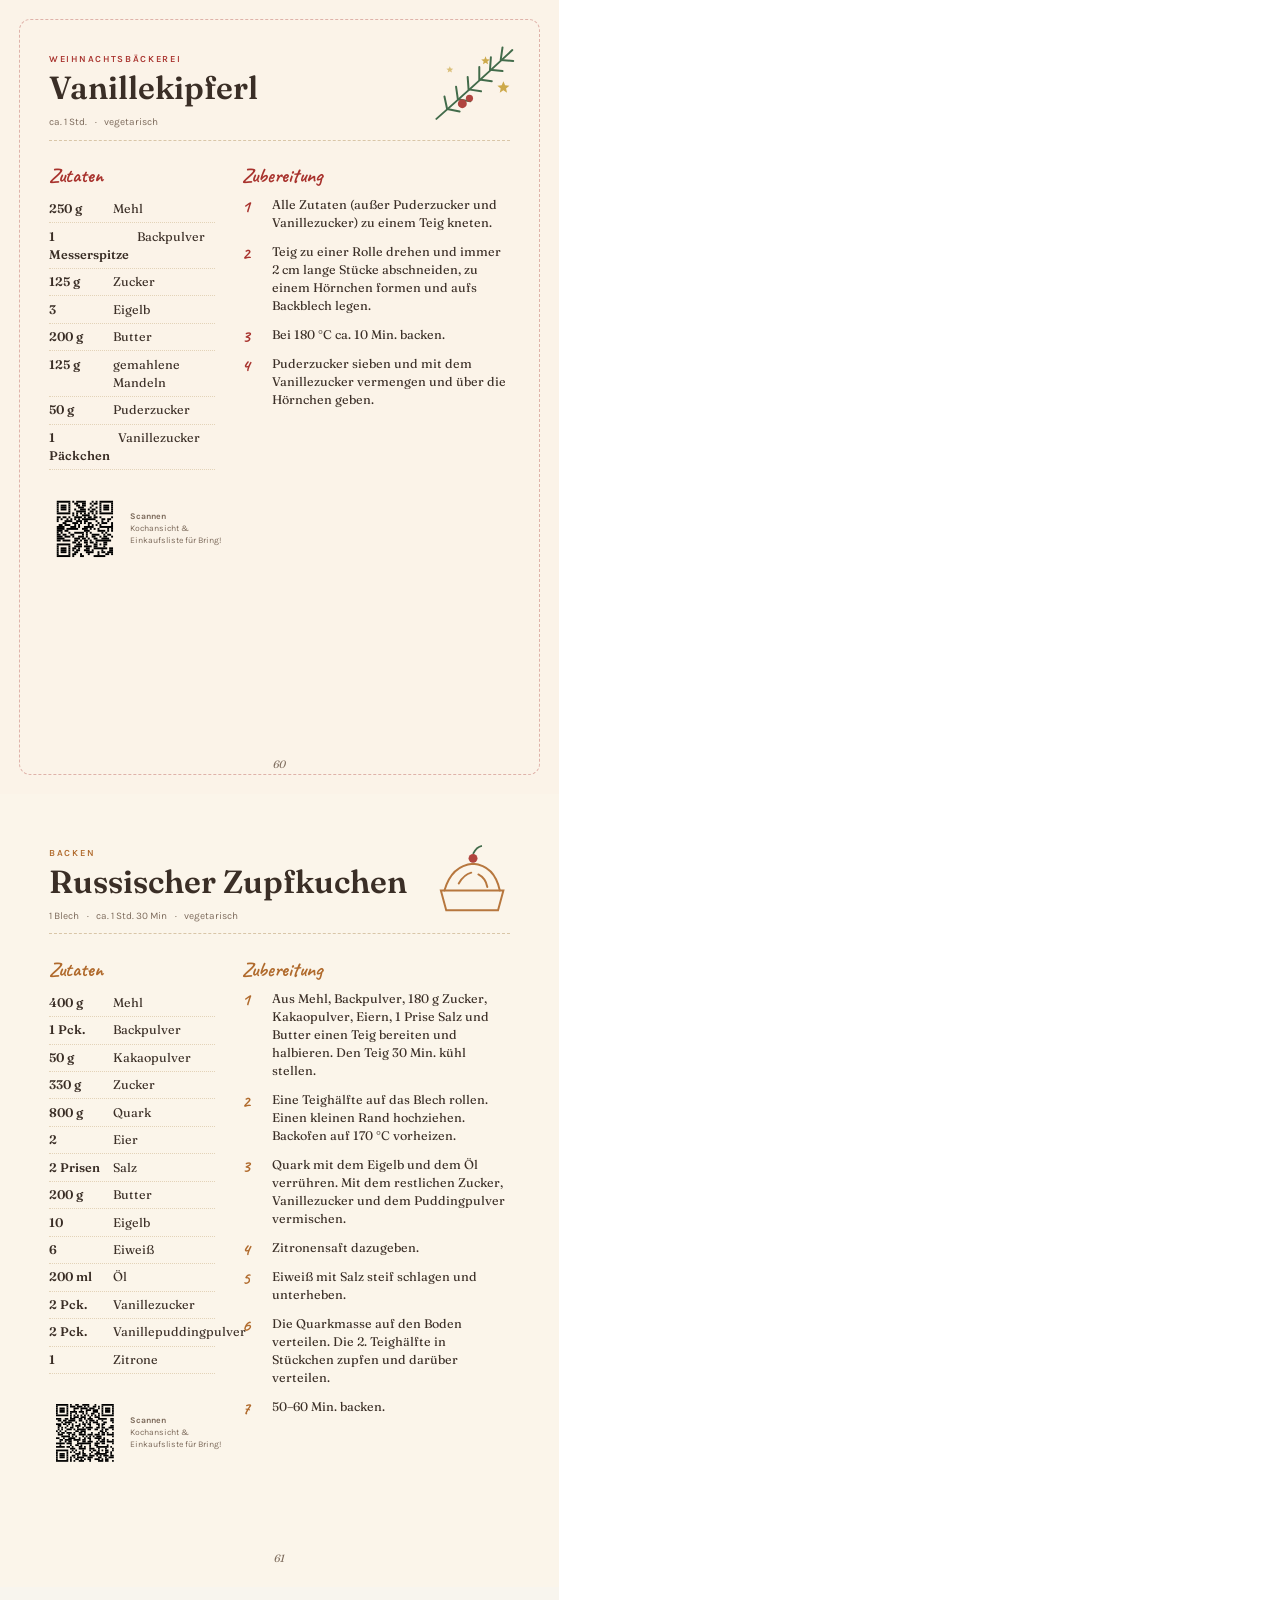
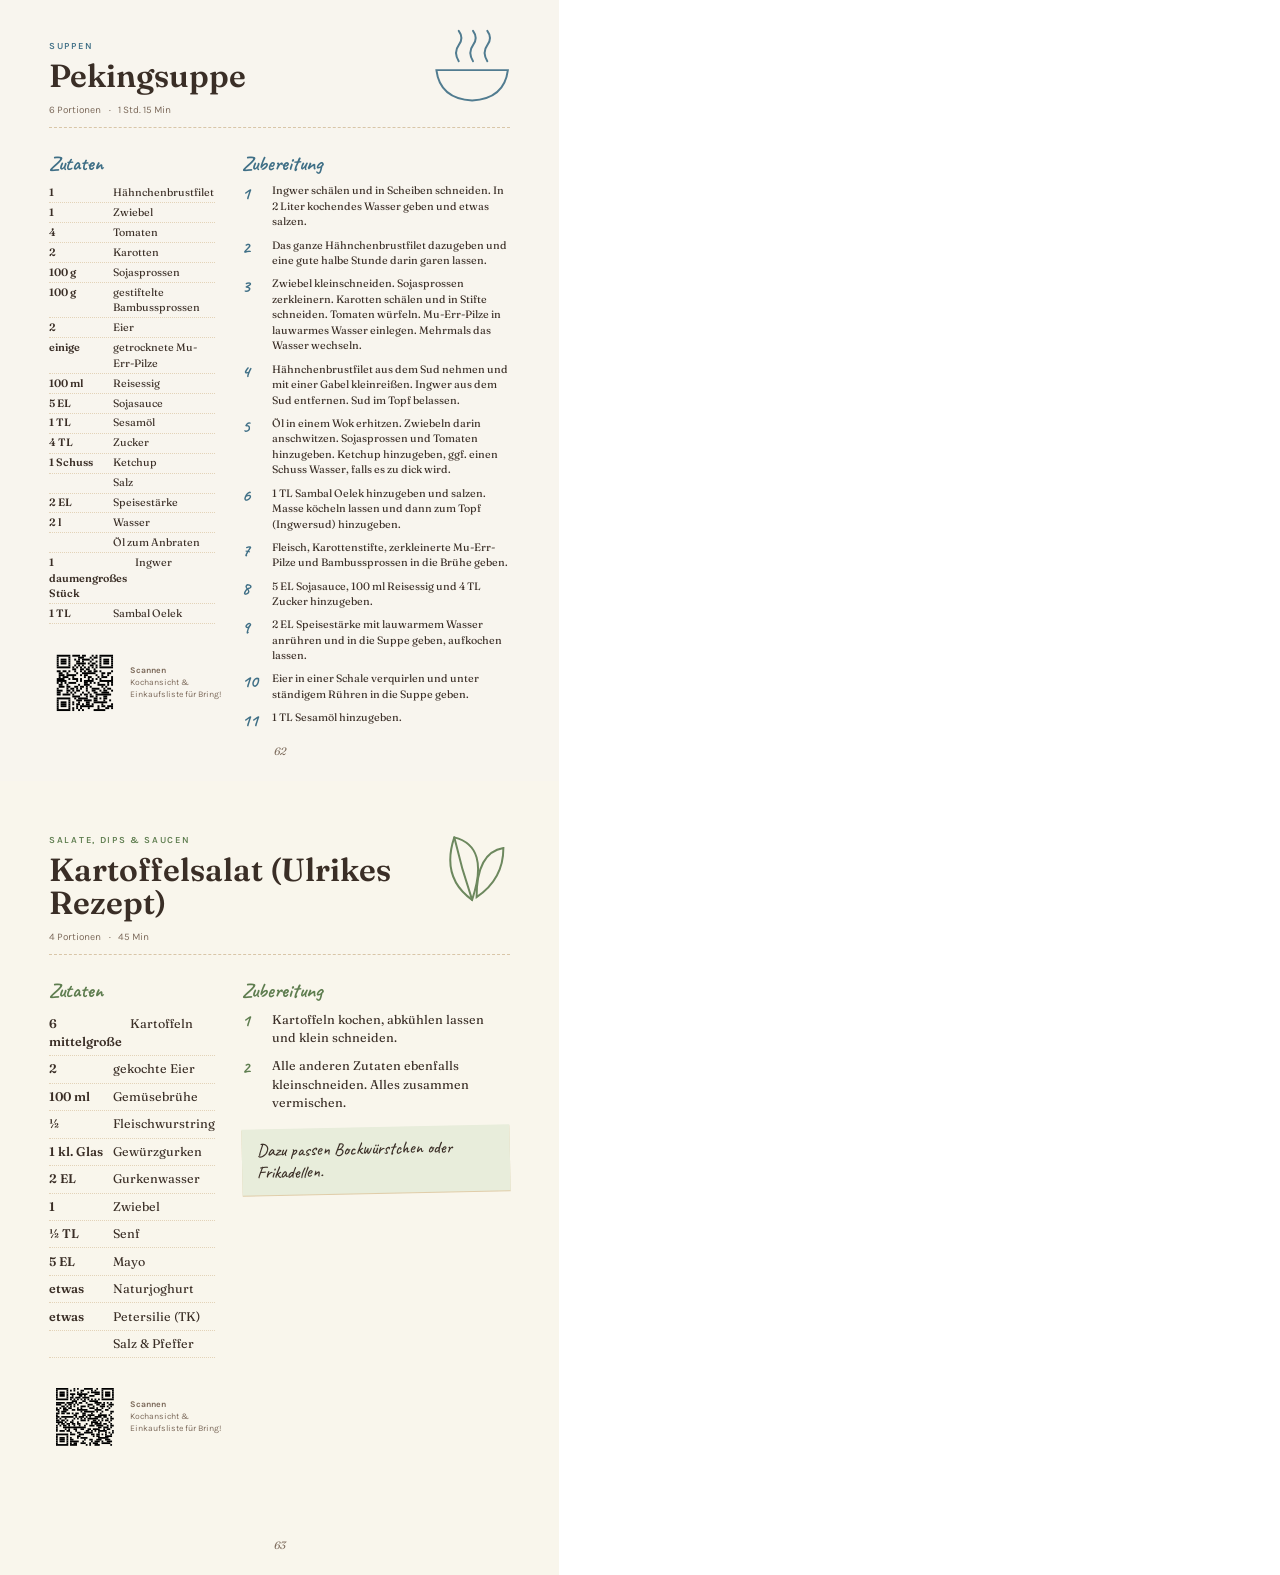
==== design/themen.html @ a6663435 "Landhaus: Kapitel-Themen und automatisches Einpassen langer Rezepte Co-Authored-By: Claude Opus 5.5 " ====
<!doctype html><html lang="de"><head><meta charset="utf-8"><link rel="stylesheet" href="https://fonts.googleapis.com/css2?family=Fraunces:ital,opsz,wght@0,9..144,400;0,9..144,600;1,9..144,400&family=Caveat:wght@500;700&family=Karla:wght@400;600&display=swap"><style>@page{size:148mm 210mm;margin:0}*{box-sizing:border-box}html,body{margin:0}
.page{width:148mm;height:210mm;padding:14mm 13mm 12mm;position:relative;overflow:hidden;page-break-after:always}
h1,h2{margin:0}ul,ol{margin:0;padding:0;list-style:none}
.cols{position:relative;display:grid;grid-template-columns:44mm 1fr;gap:7mm;margin-top:6mm}
.zut li{display:flex;gap:2mm;padding:1.1mm 0;hyphens:auto}.dicht .zut li{padding:.45mm 0}.dicht .steps li{margin-bottom:2mm}.zut .m{flex:0 0 15mm}.zut .grp{display:block;margin-top:2.5mm}
.steps{counter-reset:s}.steps li{counter-increment:s;position:relative;padding-left:8mm;margin-bottom:2.8mm}
.qr{margin-top:6mm;width:50mm;display:flex;gap:2.5mm;align-items:center}
.qr svg{width:19mm;height:19mm;flex:none}.qrt{font-size:6.5pt;line-height:1.35}
.nr{position:absolute;bottom:6mm;left:0;right:0;text-align:center;font-size:7pt}
.meta span+span:before{content:"·";margin:0 2mm}

.landhaus{background:#fbf5ea;color:#3a2e26;font:9.4pt/1.45 Fraunces,serif}
.landhaus .kap{font:600 7pt Karla,sans-serif;letter-spacing:.18em;text-transform:uppercase;color:#b4572a}
.landhaus h1{font:600 24pt/1.05 Fraunces,serif;margin-top:2mm}
.landhaus .sub{font:italic 11pt Fraunces,serif;color:#7d6b5c;margin-top:1mm}
.landhaus .meta{font:7.5pt Karla,sans-serif;color:#7d6b5c;margin-top:3mm;padding-bottom:3mm;border-bottom:1px dashed #d9c6a8}
.landhaus h2{font:700 15pt Caveat,cursive;color:#b4572a;margin-bottom:2mm}
.landhaus .zut li{border-bottom:1px dotted #e3d3b8}.landhaus .zut .m{font-weight:600}
.landhaus .zut .grp{font:700 11pt Caveat,cursive;color:#6f7f3e;border:0}
.landhaus .steps li:before{content:counter(s);position:absolute;left:0;top:-.3mm;font:700 13pt Caveat,cursive;color:#b4572a}
.landhaus .note{font:500 13pt/1.25 Caveat,cursive;color:#3a2e26;background:#f3e6cc;padding:3mm 4mm;transform:rotate(-1.2deg);margin-top:4mm;box-shadow:0 1px 0 #e0cda9}
.landhaus .qrt{font-family:Karla,sans-serif;color:#7d6b5c}.landhaus .nr{font:italic 8pt Fraunces,serif;color:#7d6b5c}
</style></head><body><style>.t0{background:#fbf3e8}.t0 .kap,.t0 h2,.t0 .steps li:before{color:#a8322d}.t0 .zut .grp{color:#2f5d3a}.t0 .note{background:#f6e2d6}.t0 .motiv{position:absolute;top:9mm;right:10mm;width:26mm;height:26mm;opacity:.9}.t0 h1{padding-right:24mm}.rahmen{position:absolute;inset:5mm;border:1.2px dashed #a8322d55;border-radius:3mm;pointer-events:none}.stern{position:absolute;color:#c9a23a}</style><section class="page landhaus t0">
  <svg class="motiv" viewBox="0 0 110 110" xmlns="http://www.w3.org/2000/svg"><g stroke="#2f5d3a" stroke-width="2.2" fill="none" stroke-linecap="round"><path d="M15 95 Q55 60 100 18"/><path d="M27 84 l-3 -14 M27 84 l14 2.7"/><path d="M39 73 l-2 -14 M39 73 l14 2.4"/><path d="M51 62 l-1 -14 M51 62 l14 2.1"/><path d="M63 51 l0 -14 M63 51 l14 1.8"/><path d="M75 40 l1 -14 M75 40 l14 1.5"/><path d="M87 29 l2 -14 M87 29 l14 1.2000000000000002"/></g><circle cx="44" cy="78" r="5" fill="#a8322d"/><circle cx="52" cy="72" r="4" fill="#a8322d"/><polygon points="90.0,53.0 91.9,57.5 96.7,57.8 93.0,61.0 94.1,65.7 90.0,63.1 85.9,65.7 87.0,61.0 83.3,57.8 88.1,57.5" fill="#c9a23a" opacity="1"/><polygon points="70.0,25.0 71.3,28.2 74.8,28.5 72.1,30.7 72.9,34.0 70.0,32.2 67.1,34.0 67.9,30.7 65.2,28.5 68.7,28.2" fill="#c9a23a" opacity="1"/><polygon points="30.0,36.0 31.1,38.5 33.8,38.8 31.7,40.6 32.4,43.2 30.0,41.8 27.6,43.2 28.3,40.6 26.2,38.8 28.9,38.5" fill="#c9a23a" opacity="0.7"/></svg><div class="rahmen"></div><div class="kap">Weihnachtsbäckerei</div>
  <h1>Vanillekipferl</h1>
  <div class="meta"><span>ca. 1 Std.</span><span>vegetarisch</span></div>
  <div class="cols">
    <div class="left"><h2>Zutaten</h2><ul class="zut"><li><span class="m">250 g</span><span class="n">Mehl</span></li>
<li><span class="m">1 Messerspitze</span><span class="n">Backpulver</span></li>
<li><span class="m">125 g</span><span class="n">Zucker</span></li>
<li><span class="m">3</span><span class="n">Eigelb</span></li>
<li><span class="m">200 g</span><span class="n">Butter</span></li>
<li><span class="m">125 g</span><span class="n">gemahlene Mandeln</span></li>
<li><span class="m">50 g</span><span class="n">Puderzucker</span></li>
<li><span class="m">1 Päckchen</span><span class="n">Vanillezucker</span></li></ul>
      <div class="qr"><svg width="100" height="100" preserveAspectRatio="xMinYMin meet" viewBox="0 0 100 100" xmlns="http://www.w3.org/2000/svg" version="1.0" fill-rule="evenodd" xmlns:xlink="http://www.w3.org/1999/xlink">
	<title>...</title>
	<desc>...</desc>
	<clipPath id="clip">
		<rect x="0" y="0" width="100" height="100"/>
	</clipPath>
	<g id="group" transform="scale(1,-1) translate(0,-100)" style="clip-path: url(#clip)">
		<g transform=" matrix(1.102431,0,0,1.102431,0,0)">
			<g transform="">
				<rect x="0" y="0" width="90.70866141732284" height="90.70866141732284" style="stroke: none; stroke-linecap: butt; stroke-width: 0; fill: none; fill-rule: evenodd;"/>
				<rect x="9.806341774845713" y="78.4507341987657" width="17.161098105979995" height="2.451585443711423" style="stroke: none; stroke-linecap: butt; stroke-width: 0; fill: rgb(0%,0%,0%); fill-rule: evenodd;"/>
				<rect x="29.419025324537138" y="78.4507341987657" width="2.45158544371143" height="2.451585443711423" style="stroke: none; stroke-linecap: butt; stroke-width: 0; fill: rgb(0%,0%,0%); fill-rule: evenodd;"/>
				<rect x="34.32219621195999" y="78.4507341987657" width="12.257927218557143" height="2.451585443711423" style="stroke: none; stroke-linecap: butt; stroke-width: 0; fill: rgb(0%,0%,0%); fill-rule: evenodd;"/>
				<rect x="53.934879761651416" y="78.4507341987657" width="2.45158544371143" height="2.451585443711423" style="stroke: none; stroke-linecap: butt; stroke-width: 0; fill: rgb(0%,0%,0%); fill-rule: evenodd;"/>
				<rect x="58.838050649074276" y="78.4507341987657" width="2.45158544371143" height="2.451585443711423" style="stroke: none; stroke-linecap: butt; stroke-width: 0; fill: rgb(0%,0%,0%); fill-rule: evenodd;"/>
				<rect x="63.741221536497136" y="78.4507341987657" width="17.16109810597999" height="2.451585443711423" style="stroke: none; stroke-linecap: butt; stroke-width: 0; fill: rgb(0%,0%,0%); fill-rule: evenodd;"/>
				<rect x="9.806341774845713" y="75.99914875505428" width="2.451585443711428" height="2.451585443711423" style="stroke: none; stroke-linecap: butt; stroke-width: 0; fill: rgb(0%,0%,0%); fill-rule: evenodd;"/>
				<rect x="24.51585443711428" y="75.99914875505428" width="2.4515854437114264" height="2.451585443711423" style="stroke: none; stroke-linecap: butt; stroke-width: 0; fill: rgb(0%,0%,0%); fill-rule: evenodd;"/>
				<rect x="31.870610768248568" y="75.99914875505428" width="4.90317088742286" height="2.451585443711423" style="stroke: none; stroke-linecap: butt; stroke-width: 0; fill: rgb(0%,0%,0%); fill-rule: evenodd;"/>
				<rect x="41.67695254309428" y="75.99914875505428" width="4.903170887422853" height="2.451585443711423" style="stroke: none; stroke-linecap: butt; stroke-width: 0; fill: rgb(0%,0%,0%); fill-rule: evenodd;"/>
				<rect x="51.48329431793999" y="75.99914875505428" width="2.45158544371143" height="2.451585443711423" style="stroke: none; stroke-linecap: butt; stroke-width: 0; fill: rgb(0%,0%,0%); fill-rule: evenodd;"/>
				<rect x="56.386465205362846" y="75.99914875505428" width="4.903170887422853" height="2.451585443711423" style="stroke: none; stroke-linecap: butt; stroke-width: 0; fill: rgb(0%,0%,0%); fill-rule: evenodd;"/>
				<rect x="63.741221536497136" y="75.99914875505428" width="2.451585443711423" height="2.451585443711423" style="stroke: none; stroke-linecap: butt; stroke-width: 0; fill: rgb(0%,0%,0%); fill-rule: evenodd;"/>
				<rect x="78.4507341987657" y="75.99914875505428" width="2.451585443711423" height="2.451585443711423" style="stroke: none; stroke-linecap: butt; stroke-width: 0; fill: rgb(0%,0%,0%); fill-rule: evenodd;"/>
				<rect x="9.806341774845713" y="73.54756331134286" width="2.451585443711428" height="2.451585443711423" style="stroke: none; stroke-linecap: butt; stroke-width: 0; fill: rgb(0%,0%,0%); fill-rule: evenodd;"/>
				<rect x="14.709512662268569" y="73.54756331134286" width="7.354756331134286" height="2.451585443711423" style="stroke: none; stroke-linecap: butt; stroke-width: 0; fill: rgb(0%,0%,0%); fill-rule: evenodd;"/>
				<rect x="24.51585443711428" y="73.54756331134286" width="2.4515854437114264" height="2.451585443711423" style="stroke: none; stroke-linecap: butt; stroke-width: 0; fill: rgb(0%,0%,0%); fill-rule: evenodd;"/>
				<rect x="34.32219621195999" y="73.54756331134286" width="4.90317088742286" height="2.451585443711423" style="stroke: none; stroke-linecap: butt; stroke-width: 0; fill: rgb(0%,0%,0%); fill-rule: evenodd;"/>
				<rect x="41.67695254309428" y="73.54756331134286" width="4.903170887422853" height="2.451585443711423" style="stroke: none; stroke-linecap: butt; stroke-width: 0; fill: rgb(0%,0%,0%); fill-rule: evenodd;"/>
				<rect x="53.934879761651416" y="73.54756331134286" width="2.45158544371143" height="2.451585443711423" style="stroke: none; stroke-linecap: butt; stroke-width: 0; fill: rgb(0%,0%,0%); fill-rule: evenodd;"/>
				<rect x="63.741221536497136" y="73.54756331134286" width="2.451585443711423" height="2.451585443711423" style="stroke: none; stroke-linecap: butt; stroke-width: 0; fill: rgb(0%,0%,0%); fill-rule: evenodd;"/>
				<rect x="68.64439242391998" y="73.54756331134286" width="7.354756331134283" height="2.451585443711423" style="stroke: none; stroke-linecap: butt; stroke-width: 0; fill: rgb(0%,0%,0%); fill-rule: evenodd;"/>
				<rect x="78.4507341987657" y="73.54756331134286" width="2.451585443711423" height="2.451585443711423" style="stroke: none; stroke-linecap: butt; stroke-width: 0; fill: rgb(0%,0%,0%); fill-rule: evenodd;"/>
				<rect x="9.806341774845713" y="71.09597786763142" width="2.451585443711428" height="2.451585443711423" style="stroke: none; stroke-linecap: butt; stroke-width: 0; fill: rgb(0%,0%,0%); fill-rule: evenodd;"/>
				<rect x="14.709512662268569" y="71.09597786763142" width="7.354756331134286" height="2.451585443711423" style="stroke: none; stroke-linecap: butt; stroke-width: 0; fill: rgb(0%,0%,0%); fill-rule: evenodd;"/>
				<rect x="24.51585443711428" y="71.09597786763142" width="2.4515854437114264" height="2.451585443711423" style="stroke: none; stroke-linecap: butt; stroke-width: 0; fill: rgb(0%,0%,0%); fill-rule: evenodd;"/>
				<rect x="36.77378165567142" y="71.09597786763142" width="7.354756331134283" height="2.451585443711423" style="stroke: none; stroke-linecap: butt; stroke-width: 0; fill: rgb(0%,0%,0%); fill-rule: evenodd;"/>
				<rect x="51.48329431793999" y="71.09597786763142" width="2.45158544371143" height="2.451585443711423" style="stroke: none; stroke-linecap: butt; stroke-width: 0; fill: rgb(0%,0%,0%); fill-rule: evenodd;"/>
				<rect x="58.838050649074276" y="71.09597786763142" width="2.45158544371143" height="2.451585443711423" style="stroke: none; stroke-linecap: butt; stroke-width: 0; fill: rgb(0%,0%,0%); fill-rule: evenodd;"/>
				<rect x="63.741221536497136" y="71.09597786763142" width="2.451585443711423" height="2.451585443711423" style="stroke: none; stroke-linecap: butt; stroke-width: 0; fill: rgb(0%,0%,0%); fill-rule: evenodd;"/>
				<rect x="68.64439242391998" y="71.09597786763142" width="7.354756331134283" height="2.451585443711423" style="stroke: none; stroke-linecap: butt; stroke-width: 0; fill: rgb(0%,0%,0%); fill-rule: evenodd;"/>
				<rect x="78.4507341987657" y="71.09597786763142" width="2.451585443711423" height="2.451585443711423" style="stroke: none; stroke-linecap: butt; stroke-width: 0; fill: rgb(0%,0%,0%); fill-rule: evenodd;"/>
				<rect x="9.806341774845713" y="68.64439242391998" width="2.451585443711428" height="2.451585443711423" style="stroke: none; stroke-linecap: butt; stroke-width: 0; fill: rgb(0%,0%,0%); fill-rule: evenodd;"/>
				<rect x="14.709512662268569" y="68.64439242391998" width="7.354756331134286" height="2.451585443711423" style="stroke: none; stroke-linecap: butt; stroke-width: 0; fill: rgb(0%,0%,0%); fill-rule: evenodd;"/>
				<rect x="24.51585443711428" y="68.64439242391998" width="2.4515854437114264" height="2.451585443711423" style="stroke: none; stroke-linecap: butt; stroke-width: 0; fill: rgb(0%,0%,0%); fill-rule: evenodd;"/>
				<rect x="31.870610768248568" y="68.64439242391998" width="2.45158544371143" height="2.451585443711423" style="stroke: none; stroke-linecap: butt; stroke-width: 0; fill: rgb(0%,0%,0%); fill-rule: evenodd;"/>
				<rect x="39.22536709938285" y="68.64439242391998" width="7.354756331134283" height="2.451585443711423" style="stroke: none; stroke-linecap: butt; stroke-width: 0; fill: rgb(0%,0%,0%); fill-rule: evenodd;"/>
				<rect x="49.03170887422856" y="68.64439242391998" width="2.45158544371143" height="2.451585443711423" style="stroke: none; stroke-linecap: butt; stroke-width: 0; fill: rgb(0%,0%,0%); fill-rule: evenodd;"/>
				<rect x="53.934879761651416" y="68.64439242391998" width="4.90317088742286" height="2.451585443711423" style="stroke: none; stroke-linecap: butt; stroke-width: 0; fill: rgb(0%,0%,0%); fill-rule: evenodd;"/>
				<rect x="63.741221536497136" y="68.64439242391998" width="2.451585443711423" height="2.451585443711423" style="stroke: none; stroke-linecap: butt; stroke-width: 0; fill: rgb(0%,0%,0%); fill-rule: evenodd;"/>
				<rect x="68.64439242391998" y="68.64439242391998" width="7.354756331134283" height="2.451585443711423" style="stroke: none; stroke-linecap: butt; stroke-width: 0; fill: rgb(0%,0%,0%); fill-rule: evenodd;"/>
				<rect x="78.4507341987657" y="68.64439242391998" width="2.451585443711423" height="2.451585443711423" style="stroke: none; stroke-linecap: butt; stroke-width: 0; fill: rgb(0%,0%,0%); fill-rule: evenodd;"/>
				<rect x="9.806341774845713" y="66.19280698020856" width="2.451585443711428" height="2.451585443711423" style="stroke: none; stroke-linecap: butt; stroke-width: 0; fill: rgb(0%,0%,0%); fill-rule: evenodd;"/>
				<rect x="24.51585443711428" y="66.19280698020856" width="2.4515854437114264" height="2.451585443711423" style="stroke: none; stroke-linecap: butt; stroke-width: 0; fill: rgb(0%,0%,0%); fill-rule: evenodd;"/>
				<rect x="34.32219621195999" y="66.19280698020856" width="12.257927218557143" height="2.451585443711423" style="stroke: none; stroke-linecap: butt; stroke-width: 0; fill: rgb(0%,0%,0%); fill-rule: evenodd;"/>
				<rect x="51.48329431793999" y="66.19280698020856" width="4.90317088742286" height="2.451585443711423" style="stroke: none; stroke-linecap: butt; stroke-width: 0; fill: rgb(0%,0%,0%); fill-rule: evenodd;"/>
				<rect x="58.838050649074276" y="66.19280698020856" width="2.45158544371143" height="2.451585443711423" style="stroke: none; stroke-linecap: butt; stroke-width: 0; fill: rgb(0%,0%,0%); fill-rule: evenodd;"/>
				<rect x="63.741221536497136" y="66.19280698020856" width="2.451585443711423" height="2.451585443711423" style="stroke: none; stroke-linecap: butt; stroke-width: 0; fill: rgb(0%,0%,0%); fill-rule: evenodd;"/>
				<rect x="78.4507341987657" y="66.19280698020856" width="2.451585443711423" height="2.451585443711423" style="stroke: none; stroke-linecap: butt; stroke-width: 0; fill: rgb(0%,0%,0%); fill-rule: evenodd;"/>
				<rect x="9.806341774845713" y="63.741221536497136" width="17.161098105979995" height="2.451585443711423" style="stroke: none; stroke-linecap: butt; stroke-width: 0; fill: rgb(0%,0%,0%); fill-rule: evenodd;"/>
				<rect x="29.419025324537138" y="63.741221536497136" width="2.45158544371143" height="2.451585443711423" style="stroke: none; stroke-linecap: butt; stroke-width: 0; fill: rgb(0%,0%,0%); fill-rule: evenodd;"/>
				<rect x="34.32219621195999" y="63.741221536497136" width="2.45158544371143" height="2.451585443711423" style="stroke: none; stroke-linecap: butt; stroke-width: 0; fill: rgb(0%,0%,0%); fill-rule: evenodd;"/>
				<rect x="39.22536709938285" y="63.741221536497136" width="2.45158544371143" height="2.451585443711423" style="stroke: none; stroke-linecap: butt; stroke-width: 0; fill: rgb(0%,0%,0%); fill-rule: evenodd;"/>
				<rect x="44.12853798680571" y="63.741221536497136" width="2.45158544371143" height="2.451585443711423" style="stroke: none; stroke-linecap: butt; stroke-width: 0; fill: rgb(0%,0%,0%); fill-rule: evenodd;"/>
				<rect x="49.03170887422856" y="63.741221536497136" width="2.45158544371143" height="2.451585443711423" style="stroke: none; stroke-linecap: butt; stroke-width: 0; fill: rgb(0%,0%,0%); fill-rule: evenodd;"/>
				<rect x="53.934879761651416" y="63.741221536497136" width="2.45158544371143" height="2.451585443711423" style="stroke: none; stroke-linecap: butt; stroke-width: 0; fill: rgb(0%,0%,0%); fill-rule: evenodd;"/>
				<rect x="58.838050649074276" y="63.741221536497136" width="2.45158544371143" height="2.451585443711423" style="stroke: none; stroke-linecap: butt; stroke-width: 0; fill: rgb(0%,0%,0%); fill-rule: evenodd;"/>
				<rect x="63.741221536497136" y="63.741221536497136" width="17.16109810597999" height="2.451585443711423" style="stroke: none; stroke-linecap: butt; stroke-width: 0; fill: rgb(0%,0%,0%); fill-rule: evenodd;"/>
				<rect x="29.419025324537138" y="61.289636092785706" width="2.45158544371143" height="2.45158544371143" style="stroke: none; stroke-linecap: butt; stroke-width: 0; fill: rgb(0%,0%,0%); fill-rule: evenodd;"/>
				<rect x="34.32219621195999" y="61.289636092785706" width="2.45158544371143" height="2.45158544371143" style="stroke: none; stroke-linecap: butt; stroke-width: 0; fill: rgb(0%,0%,0%); fill-rule: evenodd;"/>
				<rect x="41.67695254309428" y="61.289636092785706" width="9.806341774845713" height="2.45158544371143" style="stroke: none; stroke-linecap: butt; stroke-width: 0; fill: rgb(0%,0%,0%); fill-rule: evenodd;"/>
				<rect x="56.386465205362846" y="61.289636092785706" width="2.45158544371143" height="2.45158544371143" style="stroke: none; stroke-linecap: butt; stroke-width: 0; fill: rgb(0%,0%,0%); fill-rule: evenodd;"/>
				<rect x="9.806341774845713" y="58.838050649074276" width="4.903170887422856" height="2.45158544371143" style="stroke: none; stroke-linecap: butt; stroke-width: 0; fill: rgb(0%,0%,0%); fill-rule: evenodd;"/>
				<rect x="17.161098105979995" y="58.838050649074276" width="4.903170887422856" height="2.45158544371143" style="stroke: none; stroke-linecap: butt; stroke-width: 0; fill: rgb(0%,0%,0%); fill-rule: evenodd;"/>
				<rect x="24.51585443711428" y="58.838050649074276" width="2.4515854437114264" height="2.45158544371143" style="stroke: none; stroke-linecap: butt; stroke-width: 0; fill: rgb(0%,0%,0%); fill-rule: evenodd;"/>
				<rect x="31.870610768248568" y="58.838050649074276" width="9.806341774845713" height="2.45158544371143" style="stroke: none; stroke-linecap: butt; stroke-width: 0; fill: rgb(0%,0%,0%); fill-rule: evenodd;"/>
				<rect x="44.12853798680571" y="58.838050649074276" width="2.45158544371143" height="2.45158544371143" style="stroke: none; stroke-linecap: butt; stroke-width: 0; fill: rgb(0%,0%,0%); fill-rule: evenodd;"/>
				<rect x="49.03170887422856" y="58.838050649074276" width="4.903170887422853" height="2.45158544371143" style="stroke: none; stroke-linecap: butt; stroke-width: 0; fill: rgb(0%,0%,0%); fill-rule: evenodd;"/>
				<rect x="56.386465205362846" y="58.838050649074276" width="4.903170887422853" height="2.45158544371143" style="stroke: none; stroke-linecap: butt; stroke-width: 0; fill: rgb(0%,0%,0%); fill-rule: evenodd;"/>
				<rect x="63.741221536497136" y="58.838050649074276" width="2.451585443711423" height="2.45158544371143" style="stroke: none; stroke-linecap: butt; stroke-width: 0; fill: rgb(0%,0%,0%); fill-rule: evenodd;"/>
				<rect x="78.4507341987657" y="58.838050649074276" width="2.451585443711423" height="2.45158544371143" style="stroke: none; stroke-linecap: butt; stroke-width: 0; fill: rgb(0%,0%,0%); fill-rule: evenodd;"/>
				<rect x="9.806341774845713" y="56.38646520536285" width="2.451585443711428" height="2.45158544371143" style="stroke: none; stroke-linecap: butt; stroke-width: 0; fill: rgb(0%,0%,0%); fill-rule: evenodd;"/>
				<rect x="14.709512662268569" y="56.38646520536285" width="2.4515854437114264" height="2.45158544371143" style="stroke: none; stroke-linecap: butt; stroke-width: 0; fill: rgb(0%,0%,0%); fill-rule: evenodd;"/>
				<rect x="22.064268993402855" y="56.38646520536285" width="2.45158544371143" height="2.45158544371143" style="stroke: none; stroke-linecap: butt; stroke-width: 0; fill: rgb(0%,0%,0%); fill-rule: evenodd;"/>
				<rect x="26.967439880825708" y="56.38646520536285" width="2.45158544371143" height="2.45158544371143" style="stroke: none; stroke-linecap: butt; stroke-width: 0; fill: rgb(0%,0%,0%); fill-rule: evenodd;"/>
				<rect x="31.870610768248568" y="56.38646520536285" width="2.45158544371143" height="2.45158544371143" style="stroke: none; stroke-linecap: butt; stroke-width: 0; fill: rgb(0%,0%,0%); fill-rule: evenodd;"/>
				<rect x="36.77378165567142" y="56.38646520536285" width="2.45158544371143" height="2.45158544371143" style="stroke: none; stroke-linecap: butt; stroke-width: 0; fill: rgb(0%,0%,0%); fill-rule: evenodd;"/>
				<rect x="41.67695254309428" y="56.38646520536285" width="17.161098105979995" height="2.45158544371143" style="stroke: none; stroke-linecap: butt; stroke-width: 0; fill: rgb(0%,0%,0%); fill-rule: evenodd;"/>
				<rect x="66.19280698020856" y="56.38646520536285" width="4.90317088742286" height="2.45158544371143" style="stroke: none; stroke-linecap: butt; stroke-width: 0; fill: rgb(0%,0%,0%); fill-rule: evenodd;"/>
				<rect x="73.54756331134284" y="56.38646520536285" width="4.90317088742286" height="2.45158544371143" style="stroke: none; stroke-linecap: butt; stroke-width: 0; fill: rgb(0%,0%,0%); fill-rule: evenodd;"/>
				<rect x="9.806341774845713" y="53.93487976165142" width="2.451585443711428" height="2.45158544371143" style="stroke: none; stroke-linecap: butt; stroke-width: 0; fill: rgb(0%,0%,0%); fill-rule: evenodd;"/>
				<rect x="19.612683549691425" y="53.93487976165142" width="9.806341774845713" height="2.45158544371143" style="stroke: none; stroke-linecap: butt; stroke-width: 0; fill: rgb(0%,0%,0%); fill-rule: evenodd;"/>
				<rect x="34.32219621195999" y="53.93487976165142" width="7.354756331134283" height="2.45158544371143" style="stroke: none; stroke-linecap: butt; stroke-width: 0; fill: rgb(0%,0%,0%); fill-rule: evenodd;"/>
				<rect x="44.12853798680571" y="53.93487976165142" width="4.90317088742286" height="2.45158544371143" style="stroke: none; stroke-linecap: butt; stroke-width: 0; fill: rgb(0%,0%,0%); fill-rule: evenodd;"/>
				<rect x="58.838050649074276" y="53.93487976165142" width="2.45158544371143" height="2.45158544371143" style="stroke: none; stroke-linecap: butt; stroke-width: 0; fill: rgb(0%,0%,0%); fill-rule: evenodd;"/>
				<rect x="66.19280698020856" y="53.93487976165142" width="2.451585443711423" height="2.45158544371143" style="stroke: none; stroke-linecap: butt; stroke-width: 0; fill: rgb(0%,0%,0%); fill-rule: evenodd;"/>
				<rect x="73.54756331134284" y="53.93487976165142" width="2.451585443711423" height="2.45158544371143" style="stroke: none; stroke-linecap: butt; stroke-width: 0; fill: rgb(0%,0%,0%); fill-rule: evenodd;"/>
				<rect x="17.161098105979995" y="51.48329431793999" width="4.903170887422856" height="2.45158544371143" style="stroke: none; stroke-linecap: butt; stroke-width: 0; fill: rgb(0%,0%,0%); fill-rule: evenodd;"/>
				<rect x="29.419025324537138" y="51.48329431793999" width="7.354756331134283" height="2.45158544371143" style="stroke: none; stroke-linecap: butt; stroke-width: 0; fill: rgb(0%,0%,0%); fill-rule: evenodd;"/>
				<rect x="39.22536709938285" y="51.48329431793999" width="2.45158544371143" height="2.45158544371143" style="stroke: none; stroke-linecap: butt; stroke-width: 0; fill: rgb(0%,0%,0%); fill-rule: evenodd;"/>
				<rect x="44.12853798680571" y="51.48329431793999" width="2.45158544371143" height="2.45158544371143" style="stroke: none; stroke-linecap: butt; stroke-width: 0; fill: rgb(0%,0%,0%); fill-rule: evenodd;"/>
				<rect x="49.03170887422856" y="51.48329431793999" width="4.903170887422853" height="2.45158544371143" style="stroke: none; stroke-linecap: butt; stroke-width: 0; fill: rgb(0%,0%,0%); fill-rule: evenodd;"/>
				<rect x="61.289636092785706" y="51.48329431793999" width="2.45158544371143" height="2.45158544371143" style="stroke: none; stroke-linecap: butt; stroke-width: 0; fill: rgb(0%,0%,0%); fill-rule: evenodd;"/>
				<rect x="66.19280698020856" y="51.48329431793999" width="7.354756331134283" height="2.45158544371143" style="stroke: none; stroke-linecap: butt; stroke-width: 0; fill: rgb(0%,0%,0%); fill-rule: evenodd;"/>
				<rect x="78.4507341987657" y="51.48329431793999" width="2.451585443711423" height="2.45158544371143" style="stroke: none; stroke-linecap: butt; stroke-width: 0; fill: rgb(0%,0%,0%); fill-rule: evenodd;"/>
				<rect x="12.25792721855714" y="49.03170887422856" width="4.903170887422855" height="2.45158544371143" style="stroke: none; stroke-linecap: butt; stroke-width: 0; fill: rgb(0%,0%,0%); fill-rule: evenodd;"/>
				<rect x="19.612683549691425" y="49.03170887422856" width="7.354756331134283" height="2.45158544371143" style="stroke: none; stroke-linecap: butt; stroke-width: 0; fill: rgb(0%,0%,0%); fill-rule: evenodd;"/>
				<rect x="31.870610768248568" y="49.03170887422856" width="2.45158544371143" height="2.45158544371143" style="stroke: none; stroke-linecap: butt; stroke-width: 0; fill: rgb(0%,0%,0%); fill-rule: evenodd;"/>
				<rect x="36.77378165567142" y="49.03170887422856" width="2.45158544371143" height="2.45158544371143" style="stroke: none; stroke-linecap: butt; stroke-width: 0; fill: rgb(0%,0%,0%); fill-rule: evenodd;"/>
				<rect x="49.03170887422856" y="49.03170887422856" width="2.45158544371143" height="2.45158544371143" style="stroke: none; stroke-linecap: butt; stroke-width: 0; fill: rgb(0%,0%,0%); fill-rule: evenodd;"/>
				<rect x="53.934879761651416" y="49.03170887422856" width="2.45158544371143" height="2.45158544371143" style="stroke: none; stroke-linecap: butt; stroke-width: 0; fill: rgb(0%,0%,0%); fill-rule: evenodd;"/>
				<rect x="58.838050649074276" y="49.03170887422856" width="2.45158544371143" height="2.45158544371143" style="stroke: none; stroke-linecap: butt; stroke-width: 0; fill: rgb(0%,0%,0%); fill-rule: evenodd;"/>
				<rect x="63.741221536497136" y="49.03170887422856" width="2.451585443711423" height="2.45158544371143" style="stroke: none; stroke-linecap: butt; stroke-width: 0; fill: rgb(0%,0%,0%); fill-rule: evenodd;"/>
				<rect x="78.4507341987657" y="49.03170887422856" width="2.451585443711423" height="2.45158544371143" style="stroke: none; stroke-linecap: butt; stroke-width: 0; fill: rgb(0%,0%,0%); fill-rule: evenodd;"/>
				<rect x="9.806341774845713" y="46.58012343051713" width="9.806341774845713" height="2.45158544371143" style="stroke: none; stroke-linecap: butt; stroke-width: 0; fill: rgb(0%,0%,0%); fill-rule: evenodd;"/>
				<rect x="26.967439880825708" y="46.58012343051713" width="7.354756331134283" height="2.45158544371143" style="stroke: none; stroke-linecap: butt; stroke-width: 0; fill: rgb(0%,0%,0%); fill-rule: evenodd;"/>
				<rect x="36.77378165567142" y="46.58012343051713" width="2.45158544371143" height="2.45158544371143" style="stroke: none; stroke-linecap: butt; stroke-width: 0; fill: rgb(0%,0%,0%); fill-rule: evenodd;"/>
				<rect x="44.12853798680571" y="46.58012343051713" width="12.257927218557143" height="2.45158544371143" style="stroke: none; stroke-linecap: butt; stroke-width: 0; fill: rgb(0%,0%,0%); fill-rule: evenodd;"/>
				<rect x="63.741221536497136" y="46.58012343051713" width="17.16109810597999" height="2.45158544371143" style="stroke: none; stroke-linecap: butt; stroke-width: 0; fill: rgb(0%,0%,0%); fill-rule: evenodd;"/>
				<rect x="9.806341774845713" y="44.12853798680571" width="9.806341774845713" height="2.45158544371143" style="stroke: none; stroke-linecap: butt; stroke-width: 0; fill: rgb(0%,0%,0%); fill-rule: evenodd;"/>
				<rect x="22.064268993402855" y="44.12853798680571" width="14.709512662268573" height="2.45158544371143" style="stroke: none; stroke-linecap: butt; stroke-width: 0; fill: rgb(0%,0%,0%); fill-rule: evenodd;"/>
				<rect x="41.67695254309428" y="44.12853798680571" width="7.354756331134283" height="2.45158544371143" style="stroke: none; stroke-linecap: butt; stroke-width: 0; fill: rgb(0%,0%,0%); fill-rule: evenodd;"/>
				<rect x="51.48329431793999" y="44.12853798680571" width="2.45158544371143" height="2.45158544371143" style="stroke: none; stroke-linecap: butt; stroke-width: 0; fill: rgb(0%,0%,0%); fill-rule: evenodd;"/>
				<rect x="56.386465205362846" y="44.12853798680571" width="2.45158544371143" height="2.45158544371143" style="stroke: none; stroke-linecap: butt; stroke-width: 0; fill: rgb(0%,0%,0%); fill-rule: evenodd;"/>
				<rect x="61.289636092785706" y="44.12853798680571" width="2.45158544371143" height="2.45158544371143" style="stroke: none; stroke-linecap: butt; stroke-width: 0; fill: rgb(0%,0%,0%); fill-rule: evenodd;"/>
				<rect x="73.54756331134284" y="44.12853798680571" width="2.451585443711423" height="2.45158544371143" style="stroke: none; stroke-linecap: butt; stroke-width: 0; fill: rgb(0%,0%,0%); fill-rule: evenodd;"/>
				<rect x="78.4507341987657" y="44.12853798680571" width="2.451585443711423" height="2.45158544371143" style="stroke: none; stroke-linecap: butt; stroke-width: 0; fill: rgb(0%,0%,0%); fill-rule: evenodd;"/>
				<rect x="9.806341774845713" y="41.67695254309428" width="7.354756331134283" height="2.45158544371143" style="stroke: none; stroke-linecap: butt; stroke-width: 0; fill: rgb(0%,0%,0%); fill-rule: evenodd;"/>
				<rect x="19.612683549691425" y="41.67695254309428" width="4.903170887422856" height="2.45158544371143" style="stroke: none; stroke-linecap: butt; stroke-width: 0; fill: rgb(0%,0%,0%); fill-rule: evenodd;"/>
				<rect x="44.12853798680571" y="41.67695254309428" width="7.354756331134283" height="2.45158544371143" style="stroke: none; stroke-linecap: butt; stroke-width: 0; fill: rgb(0%,0%,0%); fill-rule: evenodd;"/>
				<rect x="61.289636092785706" y="41.67695254309428" width="9.806341774845713" height="2.45158544371143" style="stroke: none; stroke-linecap: butt; stroke-width: 0; fill: rgb(0%,0%,0%); fill-rule: evenodd;"/>
				<rect x="73.54756331134284" y="41.67695254309428" width="2.451585443711423" height="2.45158544371143" style="stroke: none; stroke-linecap: butt; stroke-width: 0; fill: rgb(0%,0%,0%); fill-rule: evenodd;"/>
				<rect x="78.4507341987657" y="41.67695254309428" width="2.451585443711423" height="2.45158544371143" style="stroke: none; stroke-linecap: butt; stroke-width: 0; fill: rgb(0%,0%,0%); fill-rule: evenodd;"/>
				<rect x="9.806341774845713" y="39.22536709938285" width="2.451585443711428" height="2.45158544371143" style="stroke: none; stroke-linecap: butt; stroke-width: 0; fill: rgb(0%,0%,0%); fill-rule: evenodd;"/>
				<rect x="14.709512662268569" y="39.22536709938285" width="2.4515854437114264" height="2.45158544371143" style="stroke: none; stroke-linecap: butt; stroke-width: 0; fill: rgb(0%,0%,0%); fill-rule: evenodd;"/>
				<rect x="24.51585443711428" y="39.22536709938285" width="2.4515854437114264" height="2.45158544371143" style="stroke: none; stroke-linecap: butt; stroke-width: 0; fill: rgb(0%,0%,0%); fill-rule: evenodd;"/>
				<rect x="31.870610768248568" y="39.22536709938285" width="12.257927218557143" height="2.45158544371143" style="stroke: none; stroke-linecap: butt; stroke-width: 0; fill: rgb(0%,0%,0%); fill-rule: evenodd;"/>
				<rect x="46.58012343051713" y="39.22536709938285" width="2.45158544371143" height="2.45158544371143" style="stroke: none; stroke-linecap: butt; stroke-width: 0; fill: rgb(0%,0%,0%); fill-rule: evenodd;"/>
				<rect x="51.48329431793999" y="39.22536709938285" width="2.45158544371143" height="2.45158544371143" style="stroke: none; stroke-linecap: butt; stroke-width: 0; fill: rgb(0%,0%,0%); fill-rule: evenodd;"/>
				<rect x="66.19280698020856" y="39.22536709938285" width="2.451585443711423" height="2.45158544371143" style="stroke: none; stroke-linecap: butt; stroke-width: 0; fill: rgb(0%,0%,0%); fill-rule: evenodd;"/>
				<rect x="71.09597786763142" y="39.22536709938285" width="2.451585443711423" height="2.45158544371143" style="stroke: none; stroke-linecap: butt; stroke-width: 0; fill: rgb(0%,0%,0%); fill-rule: evenodd;"/>
				<rect x="9.806341774845713" y="36.77378165567143" width="4.903170887422856" height="2.45158544371143" style="stroke: none; stroke-linecap: butt; stroke-width: 0; fill: rgb(0%,0%,0%); fill-rule: evenodd;"/>
				<rect x="17.161098105979995" y="36.77378165567143" width="4.903170887422856" height="2.45158544371143" style="stroke: none; stroke-linecap: butt; stroke-width: 0; fill: rgb(0%,0%,0%); fill-rule: evenodd;"/>
				<rect x="26.967439880825708" y="36.77378165567143" width="4.903170887422856" height="2.45158544371143" style="stroke: none; stroke-linecap: butt; stroke-width: 0; fill: rgb(0%,0%,0%); fill-rule: evenodd;"/>
				<rect x="41.67695254309428" y="36.77378165567143" width="2.45158544371143" height="2.45158544371143" style="stroke: none; stroke-linecap: butt; stroke-width: 0; fill: rgb(0%,0%,0%); fill-rule: evenodd;"/>
				<rect x="46.58012343051713" y="36.77378165567143" width="2.45158544371143" height="2.45158544371143" style="stroke: none; stroke-linecap: butt; stroke-width: 0; fill: rgb(0%,0%,0%); fill-rule: evenodd;"/>
				<rect x="53.934879761651416" y="36.77378165567143" width="9.806341774845713" height="2.45158544371143" style="stroke: none; stroke-linecap: butt; stroke-width: 0; fill: rgb(0%,0%,0%); fill-rule: evenodd;"/>
				<rect x="68.64439242391998" y="36.77378165567143" width="2.451585443711423" height="2.45158544371143" style="stroke: none; stroke-linecap: butt; stroke-width: 0; fill: rgb(0%,0%,0%); fill-rule: evenodd;"/>
				<rect x="73.54756331134284" y="36.77378165567143" width="4.90317088742286" height="2.45158544371143" style="stroke: none; stroke-linecap: butt; stroke-width: 0; fill: rgb(0%,0%,0%); fill-rule: evenodd;"/>
				<rect x="9.806341774845713" y="34.32219621196" width="7.354756331134283" height="2.45158544371143" style="stroke: none; stroke-linecap: butt; stroke-width: 0; fill: rgb(0%,0%,0%); fill-rule: evenodd;"/>
				<rect x="19.612683549691425" y="34.32219621196" width="7.354756331134283" height="2.45158544371143" style="stroke: none; stroke-linecap: butt; stroke-width: 0; fill: rgb(0%,0%,0%); fill-rule: evenodd;"/>
				<rect x="29.419025324537138" y="34.32219621196" width="2.45158544371143" height="2.45158544371143" style="stroke: none; stroke-linecap: butt; stroke-width: 0; fill: rgb(0%,0%,0%); fill-rule: evenodd;"/>
				<rect x="36.77378165567142" y="34.32219621196" width="7.354756331134283" height="2.45158544371143" style="stroke: none; stroke-linecap: butt; stroke-width: 0; fill: rgb(0%,0%,0%); fill-rule: evenodd;"/>
				<rect x="46.58012343051713" y="34.32219621196" width="2.45158544371143" height="2.45158544371143" style="stroke: none; stroke-linecap: butt; stroke-width: 0; fill: rgb(0%,0%,0%); fill-rule: evenodd;"/>
				<rect x="53.934879761651416" y="34.32219621196" width="4.90317088742286" height="2.45158544371143" style="stroke: none; stroke-linecap: butt; stroke-width: 0; fill: rgb(0%,0%,0%); fill-rule: evenodd;"/>
				<rect x="63.741221536497136" y="34.32219621196" width="2.451585443711423" height="2.45158544371143" style="stroke: none; stroke-linecap: butt; stroke-width: 0; fill: rgb(0%,0%,0%); fill-rule: evenodd;"/>
				<rect x="68.64439242391998" y="34.32219621196" width="4.90317088742286" height="2.45158544371143" style="stroke: none; stroke-linecap: butt; stroke-width: 0; fill: rgb(0%,0%,0%); fill-rule: evenodd;"/>
				<rect x="78.4507341987657" y="34.32219621196" width="2.451585443711423" height="2.45158544371143" style="stroke: none; stroke-linecap: butt; stroke-width: 0; fill: rgb(0%,0%,0%); fill-rule: evenodd;"/>
				<rect x="9.806341774845713" y="31.870610768248568" width="9.806341774845713" height="2.45158544371143" style="stroke: none; stroke-linecap: butt; stroke-width: 0; fill: rgb(0%,0%,0%); fill-rule: evenodd;"/>
				<rect x="31.870610768248568" y="31.870610768248568" width="7.354756331134283" height="2.45158544371143" style="stroke: none; stroke-linecap: butt; stroke-width: 0; fill: rgb(0%,0%,0%); fill-rule: evenodd;"/>
				<rect x="41.67695254309428" y="31.870610768248568" width="4.903170887422853" height="2.45158544371143" style="stroke: none; stroke-linecap: butt; stroke-width: 0; fill: rgb(0%,0%,0%); fill-rule: evenodd;"/>
				<rect x="49.03170887422856" y="31.870610768248568" width="2.45158544371143" height="2.45158544371143" style="stroke: none; stroke-linecap: butt; stroke-width: 0; fill: rgb(0%,0%,0%); fill-rule: evenodd;"/>
				<rect x="56.386465205362846" y="31.870610768248568" width="4.903170887422853" height="2.45158544371143" style="stroke: none; stroke-linecap: butt; stroke-width: 0; fill: rgb(0%,0%,0%); fill-rule: evenodd;"/>
				<rect x="66.19280698020856" y="31.870610768248568" width="9.80634177484572" height="2.45158544371143" style="stroke: none; stroke-linecap: butt; stroke-width: 0; fill: rgb(0%,0%,0%); fill-rule: evenodd;"/>
				<rect x="9.806341774845713" y="29.419025324537138" width="4.903170887422856" height="2.45158544371143" style="stroke: none; stroke-linecap: butt; stroke-width: 0; fill: rgb(0%,0%,0%); fill-rule: evenodd;"/>
				<rect x="17.161098105979995" y="29.419025324537138" width="9.806341774845713" height="2.45158544371143" style="stroke: none; stroke-linecap: butt; stroke-width: 0; fill: rgb(0%,0%,0%); fill-rule: evenodd;"/>
				<rect x="31.870610768248568" y="29.419025324537138" width="4.90317088742286" height="2.45158544371143" style="stroke: none; stroke-linecap: butt; stroke-width: 0; fill: rgb(0%,0%,0%); fill-rule: evenodd;"/>
				<rect x="39.22536709938285" y="29.419025324537138" width="2.45158544371143" height="2.45158544371143" style="stroke: none; stroke-linecap: butt; stroke-width: 0; fill: rgb(0%,0%,0%); fill-rule: evenodd;"/>
				<rect x="44.12853798680571" y="29.419025324537138" width="4.90317088742286" height="2.45158544371143" style="stroke: none; stroke-linecap: butt; stroke-width: 0; fill: rgb(0%,0%,0%); fill-rule: evenodd;"/>
				<rect x="51.48329431793999" y="29.419025324537138" width="2.45158544371143" height="2.45158544371143" style="stroke: none; stroke-linecap: butt; stroke-width: 0; fill: rgb(0%,0%,0%); fill-rule: evenodd;"/>
				<rect x="58.838050649074276" y="29.419025324537138" width="19.612683549691425" height="2.45158544371143" style="stroke: none; stroke-linecap: butt; stroke-width: 0; fill: rgb(0%,0%,0%); fill-rule: evenodd;"/>
				<rect x="29.419025324537138" y="26.967439880825708" width="4.903170887422853" height="2.45158544371143" style="stroke: none; stroke-linecap: butt; stroke-width: 0; fill: rgb(0%,0%,0%); fill-rule: evenodd;"/>
				<rect x="36.77378165567142" y="26.967439880825708" width="2.45158544371143" height="2.45158544371143" style="stroke: none; stroke-linecap: butt; stroke-width: 0; fill: rgb(0%,0%,0%); fill-rule: evenodd;"/>
				<rect x="44.12853798680571" y="26.967439880825708" width="4.90317088742286" height="2.45158544371143" style="stroke: none; stroke-linecap: butt; stroke-width: 0; fill: rgb(0%,0%,0%); fill-rule: evenodd;"/>
				<rect x="51.48329431793999" y="26.967439880825708" width="4.90317088742286" height="2.45158544371143" style="stroke: none; stroke-linecap: butt; stroke-width: 0; fill: rgb(0%,0%,0%); fill-rule: evenodd;"/>
				<rect x="58.838050649074276" y="26.967439880825708" width="2.45158544371143" height="2.45158544371143" style="stroke: none; stroke-linecap: butt; stroke-width: 0; fill: rgb(0%,0%,0%); fill-rule: evenodd;"/>
				<rect x="68.64439242391998" y="26.967439880825708" width="4.90317088742286" height="2.45158544371143" style="stroke: none; stroke-linecap: butt; stroke-width: 0; fill: rgb(0%,0%,0%); fill-rule: evenodd;"/>
				<rect x="9.806341774845713" y="24.515854437114285" width="17.161098105979995" height="2.45158544371143" style="stroke: none; stroke-linecap: butt; stroke-width: 0; fill: rgb(0%,0%,0%); fill-rule: evenodd;"/>
				<rect x="34.32219621195999" y="24.515854437114285" width="7.354756331134283" height="2.45158544371143" style="stroke: none; stroke-linecap: butt; stroke-width: 0; fill: rgb(0%,0%,0%); fill-rule: evenodd;"/>
				<rect x="46.58012343051713" y="24.515854437114285" width="2.45158544371143" height="2.45158544371143" style="stroke: none; stroke-linecap: butt; stroke-width: 0; fill: rgb(0%,0%,0%); fill-rule: evenodd;"/>
				<rect x="56.386465205362846" y="24.515854437114285" width="4.903170887422853" height="2.45158544371143" style="stroke: none; stroke-linecap: butt; stroke-width: 0; fill: rgb(0%,0%,0%); fill-rule: evenodd;"/>
				<rect x="63.741221536497136" y="24.515854437114285" width="2.451585443711423" height="2.45158544371143" style="stroke: none; stroke-linecap: butt; stroke-width: 0; fill: rgb(0%,0%,0%); fill-rule: evenodd;"/>
				<rect x="68.64439242391998" y="24.515854437114285" width="4.90317088742286" height="2.45158544371143" style="stroke: none; stroke-linecap: butt; stroke-width: 0; fill: rgb(0%,0%,0%); fill-rule: evenodd;"/>
				<rect x="9.806341774845713" y="22.064268993402862" width="2.451585443711428" height="2.45158544371143" style="stroke: none; stroke-linecap: butt; stroke-width: 0; fill: rgb(0%,0%,0%); fill-rule: evenodd;"/>
				<rect x="24.51585443711428" y="22.064268993402862" width="2.4515854437114264" height="2.45158544371143" style="stroke: none; stroke-linecap: butt; stroke-width: 0; fill: rgb(0%,0%,0%); fill-rule: evenodd;"/>
				<rect x="31.870610768248568" y="22.064268993402862" width="9.806341774845713" height="2.45158544371143" style="stroke: none; stroke-linecap: butt; stroke-width: 0; fill: rgb(0%,0%,0%); fill-rule: evenodd;"/>
				<rect x="44.12853798680571" y="22.064268993402862" width="9.806341774845713" height="2.45158544371143" style="stroke: none; stroke-linecap: butt; stroke-width: 0; fill: rgb(0%,0%,0%); fill-rule: evenodd;"/>
				<rect x="56.386465205362846" y="22.064268993402862" width="4.903170887422853" height="2.45158544371143" style="stroke: none; stroke-linecap: butt; stroke-width: 0; fill: rgb(0%,0%,0%); fill-rule: evenodd;"/>
				<rect x="68.64439242391998" y="22.064268993402862" width="2.451585443711423" height="2.45158544371143" style="stroke: none; stroke-linecap: butt; stroke-width: 0; fill: rgb(0%,0%,0%); fill-rule: evenodd;"/>
				<rect x="9.806341774845713" y="19.612683549691425" width="2.451585443711428" height="2.45158544371143" style="stroke: none; stroke-linecap: butt; stroke-width: 0; fill: rgb(0%,0%,0%); fill-rule: evenodd;"/>
				<rect x="14.709512662268569" y="19.612683549691425" width="7.354756331134286" height="2.45158544371143" style="stroke: none; stroke-linecap: butt; stroke-width: 0; fill: rgb(0%,0%,0%); fill-rule: evenodd;"/>
				<rect x="24.51585443711428" y="19.612683549691425" width="2.4515854437114264" height="2.45158544371143" style="stroke: none; stroke-linecap: butt; stroke-width: 0; fill: rgb(0%,0%,0%); fill-rule: evenodd;"/>
				<rect x="29.419025324537138" y="19.612683549691425" width="4.903170887422853" height="2.45158544371143" style="stroke: none; stroke-linecap: butt; stroke-width: 0; fill: rgb(0%,0%,0%); fill-rule: evenodd;"/>
				<rect x="36.77378165567142" y="19.612683549691425" width="2.45158544371143" height="2.45158544371143" style="stroke: none; stroke-linecap: butt; stroke-width: 0; fill: rgb(0%,0%,0%); fill-rule: evenodd;"/>
				<rect x="46.58012343051713" y="19.612683549691425" width="4.90317088742286" height="2.45158544371143" style="stroke: none; stroke-linecap: butt; stroke-width: 0; fill: rgb(0%,0%,0%); fill-rule: evenodd;"/>
				<rect x="56.386465205362846" y="19.612683549691425" width="17.161098105979995" height="2.45158544371143" style="stroke: none; stroke-linecap: butt; stroke-width: 0; fill: rgb(0%,0%,0%); fill-rule: evenodd;"/>
				<rect x="75.99914875505428" y="19.612683549691425" width="4.90317088742286" height="2.45158544371143" style="stroke: none; stroke-linecap: butt; stroke-width: 0; fill: rgb(0%,0%,0%); fill-rule: evenodd;"/>
				<rect x="9.806341774845713" y="17.161098105980003" width="2.451585443711428" height="2.45158544371143" style="stroke: none; stroke-linecap: butt; stroke-width: 0; fill: rgb(0%,0%,0%); fill-rule: evenodd;"/>
				<rect x="14.709512662268569" y="17.161098105980003" width="7.354756331134286" height="2.45158544371143" style="stroke: none; stroke-linecap: butt; stroke-width: 0; fill: rgb(0%,0%,0%); fill-rule: evenodd;"/>
				<rect x="24.51585443711428" y="17.161098105980003" width="2.4515854437114264" height="2.45158544371143" style="stroke: none; stroke-linecap: butt; stroke-width: 0; fill: rgb(0%,0%,0%); fill-rule: evenodd;"/>
				<rect x="29.419025324537138" y="17.161098105980003" width="2.45158544371143" height="2.45158544371143" style="stroke: none; stroke-linecap: butt; stroke-width: 0; fill: rgb(0%,0%,0%); fill-rule: evenodd;"/>
				<rect x="34.32219621195999" y="17.161098105980003" width="4.90317088742286" height="2.45158544371143" style="stroke: none; stroke-linecap: butt; stroke-width: 0; fill: rgb(0%,0%,0%); fill-rule: evenodd;"/>
				<rect x="44.12853798680571" y="17.161098105980003" width="7.354756331134283" height="2.45158544371143" style="stroke: none; stroke-linecap: butt; stroke-width: 0; fill: rgb(0%,0%,0%); fill-rule: evenodd;"/>
				<rect x="53.934879761651416" y="17.161098105980003" width="2.45158544371143" height="2.45158544371143" style="stroke: none; stroke-linecap: butt; stroke-width: 0; fill: rgb(0%,0%,0%); fill-rule: evenodd;"/>
				<rect x="66.19280698020856" y="17.161098105980003" width="2.451585443711423" height="2.45158544371143" style="stroke: none; stroke-linecap: butt; stroke-width: 0; fill: rgb(0%,0%,0%); fill-rule: evenodd;"/>
				<rect x="75.99914875505428" y="17.161098105980003" width="4.90317088742286" height="2.45158544371143" style="stroke: none; stroke-linecap: butt; stroke-width: 0; fill: rgb(0%,0%,0%); fill-rule: evenodd;"/>
				<rect x="9.806341774845713" y="14.709512662268565" width="2.451585443711428" height="2.45158544371143" style="stroke: none; stroke-linecap: butt; stroke-width: 0; fill: rgb(0%,0%,0%); fill-rule: evenodd;"/>
				<rect x="14.709512662268569" y="14.709512662268565" width="7.354756331134286" height="2.45158544371143" style="stroke: none; stroke-linecap: butt; stroke-width: 0; fill: rgb(0%,0%,0%); fill-rule: evenodd;"/>
				<rect x="24.51585443711428" y="14.709512662268565" width="2.4515854437114264" height="2.45158544371143" style="stroke: none; stroke-linecap: butt; stroke-width: 0; fill: rgb(0%,0%,0%); fill-rule: evenodd;"/>
				<rect x="31.870610768248568" y="14.709512662268565" width="4.90317088742286" height="2.45158544371143" style="stroke: none; stroke-linecap: butt; stroke-width: 0; fill: rgb(0%,0%,0%); fill-rule: evenodd;"/>
				<rect x="46.58012343051713" y="14.709512662268565" width="9.806341774845713" height="2.45158544371143" style="stroke: none; stroke-linecap: butt; stroke-width: 0; fill: rgb(0%,0%,0%); fill-rule: evenodd;"/>
				<rect x="61.289636092785706" y="14.709512662268565" width="2.45158544371143" height="2.45158544371143" style="stroke: none; stroke-linecap: butt; stroke-width: 0; fill: rgb(0%,0%,0%); fill-rule: evenodd;"/>
				<rect x="66.19280698020856" y="14.709512662268565" width="4.90317088742286" height="2.45158544371143" style="stroke: none; stroke-linecap: butt; stroke-width: 0; fill: rgb(0%,0%,0%); fill-rule: evenodd;"/>
				<rect x="73.54756331134284" y="14.709512662268565" width="7.354756331134283" height="2.45158544371143" style="stroke: none; stroke-linecap: butt; stroke-width: 0; fill: rgb(0%,0%,0%); fill-rule: evenodd;"/>
				<rect x="9.806341774845713" y="12.257927218557143" width="2.451585443711428" height="2.451585443711428" style="stroke: none; stroke-linecap: butt; stroke-width: 0; fill: rgb(0%,0%,0%); fill-rule: evenodd;"/>
				<rect x="24.51585443711428" y="12.257927218557143" width="2.4515854437114264" height="2.451585443711428" style="stroke: none; stroke-linecap: butt; stroke-width: 0; fill: rgb(0%,0%,0%); fill-rule: evenodd;"/>
				<rect x="29.419025324537138" y="12.257927218557143" width="4.903170887422853" height="2.451585443711428" style="stroke: none; stroke-linecap: butt; stroke-width: 0; fill: rgb(0%,0%,0%); fill-rule: evenodd;"/>
				<rect x="39.22536709938285" y="12.257927218557143" width="2.45158544371143" height="2.451585443711428" style="stroke: none; stroke-linecap: butt; stroke-width: 0; fill: rgb(0%,0%,0%); fill-rule: evenodd;"/>
				<rect x="49.03170887422856" y="12.257927218557143" width="2.45158544371143" height="2.451585443711428" style="stroke: none; stroke-linecap: butt; stroke-width: 0; fill: rgb(0%,0%,0%); fill-rule: evenodd;"/>
				<rect x="61.289636092785706" y="12.257927218557143" width="2.45158544371143" height="2.451585443711428" style="stroke: none; stroke-linecap: butt; stroke-width: 0; fill: rgb(0%,0%,0%); fill-rule: evenodd;"/>
				<rect x="71.09597786763142" y="12.257927218557143" width="4.90317088742286" height="2.451585443711428" style="stroke: none; stroke-linecap: butt; stroke-width: 0; fill: rgb(0%,0%,0%); fill-rule: evenodd;"/>
				<rect x="78.4507341987657" y="12.257927218557143" width="2.451585443711423" height="2.451585443711428" style="stroke: none; stroke-linecap: butt; stroke-width: 0; fill: rgb(0%,0%,0%); fill-rule: evenodd;"/>
				<rect x="9.806341774845713" y="9.80634177484572" width="17.161098105979995" height="2.451585443711428" style="stroke: none; stroke-linecap: butt; stroke-width: 0; fill: rgb(0%,0%,0%); fill-rule: evenodd;"/>
				<rect x="29.419025324537138" y="9.80634177484572" width="2.45158544371143" height="2.451585443711428" style="stroke: none; stroke-linecap: butt; stroke-width: 0; fill: rgb(0%,0%,0%); fill-rule: evenodd;"/>
				<rect x="39.22536709938285" y="9.80634177484572" width="4.90317088742286" height="2.451585443711428" style="stroke: none; stroke-linecap: butt; stroke-width: 0; fill: rgb(0%,0%,0%); fill-rule: evenodd;"/>
				<rect x="56.386465205362846" y="9.80634177484572" width="14.709512662268573" height="2.451585443711428" style="stroke: none; stroke-linecap: butt; stroke-width: 0; fill: rgb(0%,0%,0%); fill-rule: evenodd;"/>
			</g>
		</g>
	</g>
</svg>
<div class="qrt"><b>Scannen</b><br>Kochansicht &amp; Einkaufsliste für Bring!</div></div></div>
    <div class="right"><h2>Zubereitung</h2><ol class="steps"><li>Alle Zutaten (außer Puderzucker und Vanillezucker) zu einem Teig kneten.</li>
<li>Teig zu einer Rolle drehen und immer 2 cm lange Stücke abschneiden, zu einem Hörnchen formen und aufs Backblech legen.</li>
<li>Bei 180 °C ca. 10 Min. backen.</li>
<li>Puderzucker sieben und mit dem Vanillezucker vermengen und über die Hörnchen geben.</li></ol></div>
  </div>
  <div class="nr">60</div>
</section><style>.t1{background:#fbf5ea}.t1 .kap,.t1 h2,.t1 .steps li:before{color:#b06a2c}.t1 .zut .grp{color:#7a5a3a}.t1 .note{background:#f3e6cc}.t1 .motiv{position:absolute;top:9mm;right:10mm;width:26mm;height:26mm;opacity:.9}.t1 h1{padding-right:24mm}</style><section class="page landhaus t1">
  <svg class="motiv" viewBox="0 0 110 110" xmlns="http://www.w3.org/2000/svg"><g fill="none" stroke="#b06a2c" stroke-width="2.2" stroke-linecap="round"><path d="M20 70 h70 l-6 22 h-58 z"/><path d="M24 70 q8 -28 32 -30 q24 2 30 30"/><path d="M40 62 q6 -10 14 -12 M62 52 q8 4 10 14"/></g><circle cx="56" cy="34" r="5" fill="#a8322d"/><path d="M56 29 q4 -8 10 -9" stroke="#2f5d3a" stroke-width="2" fill="none"/></svg><div class="kap">Backen</div>
  <h1>Russischer Zupfkuchen</h1>
  <div class="meta"><span>1 Blech</span><span>ca. 1 Std. 30 Min</span><span>vegetarisch</span></div>
  <div class="cols">
    <div class="left"><h2>Zutaten</h2><ul class="zut"><li><span class="m">400 g</span><span class="n">Mehl</span></li>
<li><span class="m">1 Pck.</span><span class="n">Backpulver</span></li>
<li><span class="m">50 g</span><span class="n">Kakaopulver</span></li>
<li><span class="m">330 g</span><span class="n">Zucker</span></li>
<li><span class="m">800 g</span><span class="n">Quark</span></li>
<li><span class="m">2</span><span class="n">Eier</span></li>
<li><span class="m">2 Prisen</span><span class="n">Salz</span></li>
<li><span class="m">200 g</span><span class="n">Butter</span></li>
<li><span class="m">10</span><span class="n">Eigelb</span></li>
<li><span class="m">6</span><span class="n">Eiweiß</span></li>
<li><span class="m">200 ml</span><span class="n">Öl</span></li>
<li><span class="m">2 Pck.</span><span class="n">Vanillezucker</span></li>
<li><span class="m">2 Pck.</span><span class="n">Vanillepuddingpulver</span></li>
<li><span class="m">1</span><span class="n">Zitrone</span></li></ul>
      <div class="qr"><svg width="100" height="100" preserveAspectRatio="xMinYMin meet" viewBox="0 0 100 100" xmlns="http://www.w3.org/2000/svg" version="1.0" fill-rule="evenodd" xmlns:xlink="http://www.w3.org/1999/xlink">
	<title>...</title>
	<desc>...</desc>
	<clipPath id="clip">
		<rect x="0" y="0" width="100" height="100"/>
	</clipPath>
	<g id="group" transform="scale(1,-1) translate(0,-100)" style="clip-path: url(#clip)">
		<g transform=" matrix(1.102431,0,0,1.102431,0,0)">
			<g transform="">
				<rect x="0" y="0" width="90.70866141732284" height="90.70866141732284" style="stroke: none; stroke-linecap: butt; stroke-width: 0; fill: none; fill-rule: evenodd;"/>
				<rect x="8.849625504129058" y="79.64662953716152" width="15.486844632225854" height="2.2124063760322628" style="stroke: none; stroke-linecap: butt; stroke-width: 0; fill: rgb(0%,0%,0%); fill-rule: evenodd;"/>
				<rect x="26.548876512387174" y="79.64662953716152" width="2.2124063760322628" height="2.2124063760322628" style="stroke: none; stroke-linecap: butt; stroke-width: 0; fill: rgb(0%,0%,0%); fill-rule: evenodd;"/>
				<rect x="33.18609564048397" y="79.64662953716152" width="4.4248127520645255" height="2.2124063760322628" style="stroke: none; stroke-linecap: butt; stroke-width: 0; fill: rgb(0%,0%,0%); fill-rule: evenodd;"/>
				<rect x="42.03572114461303" y="79.64662953716152" width="8.849625504129058" height="2.2124063760322628" style="stroke: none; stroke-linecap: butt; stroke-width: 0; fill: rgb(0%,0%,0%); fill-rule: evenodd;"/>
				<rect x="57.522565776838874" y="79.64662953716152" width="2.2124063760322628" height="2.2124063760322628" style="stroke: none; stroke-linecap: butt; stroke-width: 0; fill: rgb(0%,0%,0%); fill-rule: evenodd;"/>
				<rect x="66.37219128096794" y="79.64662953716152" width="15.486844632225854" height="2.2124063760322628" style="stroke: none; stroke-linecap: butt; stroke-width: 0; fill: rgb(0%,0%,0%); fill-rule: evenodd;"/>
				<rect x="8.849625504129058" y="77.43422316112925" width="2.2124063760322645" height="2.2124063760322628" style="stroke: none; stroke-linecap: butt; stroke-width: 0; fill: rgb(0%,0%,0%); fill-rule: evenodd;"/>
				<rect x="22.124063760322645" y="77.43422316112925" width="2.2124063760322663" height="2.2124063760322628" style="stroke: none; stroke-linecap: butt; stroke-width: 0; fill: rgb(0%,0%,0%); fill-rule: evenodd;"/>
				<rect x="26.548876512387174" y="77.43422316112925" width="6.637219128096795" height="2.2124063760322628" style="stroke: none; stroke-linecap: butt; stroke-width: 0; fill: rgb(0%,0%,0%); fill-rule: evenodd;"/>
				<rect x="35.39850201651623" y="77.43422316112925" width="6.637219128096795" height="2.2124063760322628" style="stroke: none; stroke-linecap: butt; stroke-width: 0; fill: rgb(0%,0%,0%); fill-rule: evenodd;"/>
				<rect x="44.24812752064529" y="77.43422316112925" width="2.2124063760322628" height="2.2124063760322628" style="stroke: none; stroke-linecap: butt; stroke-width: 0; fill: rgb(0%,0%,0%); fill-rule: evenodd;"/>
				<rect x="48.67294027270982" y="77.43422316112925" width="2.2124063760322628" height="2.2124063760322628" style="stroke: none; stroke-linecap: butt; stroke-width: 0; fill: rgb(0%,0%,0%); fill-rule: evenodd;"/>
				<rect x="55.31015940080661" y="77.43422316112925" width="4.4248127520645255" height="2.2124063760322628" style="stroke: none; stroke-linecap: butt; stroke-width: 0; fill: rgb(0%,0%,0%); fill-rule: evenodd;"/>
				<rect x="61.94737852890341" y="77.43422316112925" width="2.21240637603227" height="2.2124063760322628" style="stroke: none; stroke-linecap: butt; stroke-width: 0; fill: rgb(0%,0%,0%); fill-rule: evenodd;"/>
				<rect x="66.37219128096794" y="77.43422316112925" width="2.2124063760322628" height="2.2124063760322628" style="stroke: none; stroke-linecap: butt; stroke-width: 0; fill: rgb(0%,0%,0%); fill-rule: evenodd;"/>
				<rect x="79.64662953716152" y="77.43422316112925" width="2.2124063760322628" height="2.2124063760322628" style="stroke: none; stroke-linecap: butt; stroke-width: 0; fill: rgb(0%,0%,0%); fill-rule: evenodd;"/>
				<rect x="8.849625504129058" y="75.22181678509699" width="2.2124063760322645" height="2.2124063760322628" style="stroke: none; stroke-linecap: butt; stroke-width: 0; fill: rgb(0%,0%,0%); fill-rule: evenodd;"/>
				<rect x="13.274438256193587" y="75.22181678509699" width="6.637219128096792" height="2.2124063760322628" style="stroke: none; stroke-linecap: butt; stroke-width: 0; fill: rgb(0%,0%,0%); fill-rule: evenodd;"/>
				<rect x="22.124063760322645" y="75.22181678509699" width="2.2124063760322663" height="2.2124063760322628" style="stroke: none; stroke-linecap: butt; stroke-width: 0; fill: rgb(0%,0%,0%); fill-rule: evenodd;"/>
				<rect x="30.973689264451703" y="75.22181678509699" width="6.637219128096792" height="2.2124063760322628" style="stroke: none; stroke-linecap: butt; stroke-width: 0; fill: rgb(0%,0%,0%); fill-rule: evenodd;"/>
				<rect x="39.82331476858076" y="75.22181678509699" width="8.849625504129058" height="2.2124063760322628" style="stroke: none; stroke-linecap: butt; stroke-width: 0; fill: rgb(0%,0%,0%); fill-rule: evenodd;"/>
				<rect x="50.885346648742086" y="75.22181678509699" width="6.637219128096795" height="2.2124063760322628" style="stroke: none; stroke-linecap: butt; stroke-width: 0; fill: rgb(0%,0%,0%); fill-rule: evenodd;"/>
				<rect x="61.94737852890341" y="75.22181678509699" width="2.21240637603227" height="2.2124063760322628" style="stroke: none; stroke-linecap: butt; stroke-width: 0; fill: rgb(0%,0%,0%); fill-rule: evenodd;"/>
				<rect x="66.37219128096794" y="75.22181678509699" width="2.2124063760322628" height="2.2124063760322628" style="stroke: none; stroke-linecap: butt; stroke-width: 0; fill: rgb(0%,0%,0%); fill-rule: evenodd;"/>
				<rect x="70.79700403303247" y="75.22181678509699" width="6.637219128096788" height="2.2124063760322628" style="stroke: none; stroke-linecap: butt; stroke-width: 0; fill: rgb(0%,0%,0%); fill-rule: evenodd;"/>
				<rect x="79.64662953716152" y="75.22181678509699" width="2.2124063760322628" height="2.2124063760322628" style="stroke: none; stroke-linecap: butt; stroke-width: 0; fill: rgb(0%,0%,0%); fill-rule: evenodd;"/>
				<rect x="8.849625504129058" y="73.00941040906473" width="2.2124063760322645" height="2.2124063760322628" style="stroke: none; stroke-linecap: butt; stroke-width: 0; fill: rgb(0%,0%,0%); fill-rule: evenodd;"/>
				<rect x="13.274438256193587" y="73.00941040906473" width="6.637219128096792" height="2.2124063760322628" style="stroke: none; stroke-linecap: butt; stroke-width: 0; fill: rgb(0%,0%,0%); fill-rule: evenodd;"/>
				<rect x="22.124063760322645" y="73.00941040906473" width="2.2124063760322663" height="2.2124063760322628" style="stroke: none; stroke-linecap: butt; stroke-width: 0; fill: rgb(0%,0%,0%); fill-rule: evenodd;"/>
				<rect x="30.973689264451703" y="73.00941040906473" width="2.2124063760322663" height="2.2124063760322628" style="stroke: none; stroke-linecap: butt; stroke-width: 0; fill: rgb(0%,0%,0%); fill-rule: evenodd;"/>
				<rect x="39.82331476858076" y="73.00941040906473" width="2.2124063760322628" height="2.2124063760322628" style="stroke: none; stroke-linecap: butt; stroke-width: 0; fill: rgb(0%,0%,0%); fill-rule: evenodd;"/>
				<rect x="46.46053389667755" y="73.00941040906473" width="6.637219128096795" height="2.2124063760322628" style="stroke: none; stroke-linecap: butt; stroke-width: 0; fill: rgb(0%,0%,0%); fill-rule: evenodd;"/>
				<rect x="55.31015940080661" y="73.00941040906473" width="6.637219128096795" height="2.2124063760322628" style="stroke: none; stroke-linecap: butt; stroke-width: 0; fill: rgb(0%,0%,0%); fill-rule: evenodd;"/>
				<rect x="66.37219128096794" y="73.00941040906473" width="2.2124063760322628" height="2.2124063760322628" style="stroke: none; stroke-linecap: butt; stroke-width: 0; fill: rgb(0%,0%,0%); fill-rule: evenodd;"/>
				<rect x="70.79700403303247" y="73.00941040906473" width="6.637219128096788" height="2.2124063760322628" style="stroke: none; stroke-linecap: butt; stroke-width: 0; fill: rgb(0%,0%,0%); fill-rule: evenodd;"/>
				<rect x="79.64662953716152" y="73.00941040906473" width="2.2124063760322628" height="2.2124063760322628" style="stroke: none; stroke-linecap: butt; stroke-width: 0; fill: rgb(0%,0%,0%); fill-rule: evenodd;"/>
				<rect x="8.849625504129058" y="70.79700403303247" width="2.2124063760322645" height="2.2124063760322628" style="stroke: none; stroke-linecap: butt; stroke-width: 0; fill: rgb(0%,0%,0%); fill-rule: evenodd;"/>
				<rect x="13.274438256193587" y="70.79700403303247" width="6.637219128096792" height="2.2124063760322628" style="stroke: none; stroke-linecap: butt; stroke-width: 0; fill: rgb(0%,0%,0%); fill-rule: evenodd;"/>
				<rect x="22.124063760322645" y="70.79700403303247" width="2.2124063760322663" height="2.2124063760322628" style="stroke: none; stroke-linecap: butt; stroke-width: 0; fill: rgb(0%,0%,0%); fill-rule: evenodd;"/>
				<rect x="26.548876512387174" y="70.79700403303247" width="8.849625504129058" height="2.2124063760322628" style="stroke: none; stroke-linecap: butt; stroke-width: 0; fill: rgb(0%,0%,0%); fill-rule: evenodd;"/>
				<rect x="37.610908392548495" y="70.79700403303247" width="6.637219128096795" height="2.2124063760322628" style="stroke: none; stroke-linecap: butt; stroke-width: 0; fill: rgb(0%,0%,0%); fill-rule: evenodd;"/>
				<rect x="46.46053389667755" y="70.79700403303247" width="2.2124063760322628" height="2.2124063760322628" style="stroke: none; stroke-linecap: butt; stroke-width: 0; fill: rgb(0%,0%,0%); fill-rule: evenodd;"/>
				<rect x="55.31015940080661" y="70.79700403303247" width="6.637219128096795" height="2.2124063760322628" style="stroke: none; stroke-linecap: butt; stroke-width: 0; fill: rgb(0%,0%,0%); fill-rule: evenodd;"/>
				<rect x="66.37219128096794" y="70.79700403303247" width="2.2124063760322628" height="2.2124063760322628" style="stroke: none; stroke-linecap: butt; stroke-width: 0; fill: rgb(0%,0%,0%); fill-rule: evenodd;"/>
				<rect x="70.79700403303247" y="70.79700403303247" width="6.637219128096788" height="2.2124063760322628" style="stroke: none; stroke-linecap: butt; stroke-width: 0; fill: rgb(0%,0%,0%); fill-rule: evenodd;"/>
				<rect x="79.64662953716152" y="70.79700403303247" width="2.2124063760322628" height="2.2124063760322628" style="stroke: none; stroke-linecap: butt; stroke-width: 0; fill: rgb(0%,0%,0%); fill-rule: evenodd;"/>
				<rect x="8.849625504129058" y="68.5845976570002" width="2.2124063760322645" height="2.2124063760322628" style="stroke: none; stroke-linecap: butt; stroke-width: 0; fill: rgb(0%,0%,0%); fill-rule: evenodd;"/>
				<rect x="22.124063760322645" y="68.5845976570002" width="2.2124063760322663" height="2.2124063760322628" style="stroke: none; stroke-linecap: butt; stroke-width: 0; fill: rgb(0%,0%,0%); fill-rule: evenodd;"/>
				<rect x="26.548876512387174" y="68.5845976570002" width="2.2124063760322628" height="2.2124063760322628" style="stroke: none; stroke-linecap: butt; stroke-width: 0; fill: rgb(0%,0%,0%); fill-rule: evenodd;"/>
				<rect x="33.18609564048397" y="68.5845976570002" width="2.2124063760322628" height="2.2124063760322628" style="stroke: none; stroke-linecap: butt; stroke-width: 0; fill: rgb(0%,0%,0%); fill-rule: evenodd;"/>
				<rect x="42.03572114461303" y="68.5845976570002" width="2.2124063760322628" height="2.2124063760322628" style="stroke: none; stroke-linecap: butt; stroke-width: 0; fill: rgb(0%,0%,0%); fill-rule: evenodd;"/>
				<rect x="46.46053389667755" y="68.5845976570002" width="2.2124063760322628" height="2.2124063760322628" style="stroke: none; stroke-linecap: butt; stroke-width: 0; fill: rgb(0%,0%,0%); fill-rule: evenodd;"/>
				<rect x="53.09775302477435" y="68.5845976570002" width="4.4248127520645255" height="2.2124063760322628" style="stroke: none; stroke-linecap: butt; stroke-width: 0; fill: rgb(0%,0%,0%); fill-rule: evenodd;"/>
				<rect x="61.94737852890341" y="68.5845976570002" width="2.21240637603227" height="2.2124063760322628" style="stroke: none; stroke-linecap: butt; stroke-width: 0; fill: rgb(0%,0%,0%); fill-rule: evenodd;"/>
				<rect x="66.37219128096794" y="68.5845976570002" width="2.2124063760322628" height="2.2124063760322628" style="stroke: none; stroke-linecap: butt; stroke-width: 0; fill: rgb(0%,0%,0%); fill-rule: evenodd;"/>
				<rect x="79.64662953716152" y="68.5845976570002" width="2.2124063760322628" height="2.2124063760322628" style="stroke: none; stroke-linecap: butt; stroke-width: 0; fill: rgb(0%,0%,0%); fill-rule: evenodd;"/>
				<rect x="8.849625504129058" y="66.37219128096794" width="15.486844632225854" height="2.2124063760322628" style="stroke: none; stroke-linecap: butt; stroke-width: 0; fill: rgb(0%,0%,0%); fill-rule: evenodd;"/>
				<rect x="26.548876512387174" y="66.37219128096794" width="2.2124063760322628" height="2.2124063760322628" style="stroke: none; stroke-linecap: butt; stroke-width: 0; fill: rgb(0%,0%,0%); fill-rule: evenodd;"/>
				<rect x="30.973689264451703" y="66.37219128096794" width="2.2124063760322663" height="2.2124063760322628" style="stroke: none; stroke-linecap: butt; stroke-width: 0; fill: rgb(0%,0%,0%); fill-rule: evenodd;"/>
				<rect x="35.39850201651623" y="66.37219128096794" width="2.2124063760322628" height="2.2124063760322628" style="stroke: none; stroke-linecap: butt; stroke-width: 0; fill: rgb(0%,0%,0%); fill-rule: evenodd;"/>
				<rect x="39.82331476858076" y="66.37219128096794" width="2.2124063760322628" height="2.2124063760322628" style="stroke: none; stroke-linecap: butt; stroke-width: 0; fill: rgb(0%,0%,0%); fill-rule: evenodd;"/>
				<rect x="44.24812752064529" y="66.37219128096794" width="2.2124063760322628" height="2.2124063760322628" style="stroke: none; stroke-linecap: butt; stroke-width: 0; fill: rgb(0%,0%,0%); fill-rule: evenodd;"/>
				<rect x="48.67294027270982" y="66.37219128096794" width="2.2124063760322628" height="2.2124063760322628" style="stroke: none; stroke-linecap: butt; stroke-width: 0; fill: rgb(0%,0%,0%); fill-rule: evenodd;"/>
				<rect x="53.09775302477435" y="66.37219128096794" width="2.2124063760322628" height="2.2124063760322628" style="stroke: none; stroke-linecap: butt; stroke-width: 0; fill: rgb(0%,0%,0%); fill-rule: evenodd;"/>
				<rect x="57.522565776838874" y="66.37219128096794" width="2.2124063760322628" height="2.2124063760322628" style="stroke: none; stroke-linecap: butt; stroke-width: 0; fill: rgb(0%,0%,0%); fill-rule: evenodd;"/>
				<rect x="61.94737852890341" y="66.37219128096794" width="2.21240637603227" height="2.2124063760322628" style="stroke: none; stroke-linecap: butt; stroke-width: 0; fill: rgb(0%,0%,0%); fill-rule: evenodd;"/>
				<rect x="66.37219128096794" y="66.37219128096794" width="15.486844632225854" height="2.2124063760322628" style="stroke: none; stroke-linecap: butt; stroke-width: 0; fill: rgb(0%,0%,0%); fill-rule: evenodd;"/>
				<rect x="26.548876512387174" y="64.15978490493566" width="2.2124063760322628" height="2.2124063760322628" style="stroke: none; stroke-linecap: butt; stroke-width: 0; fill: rgb(0%,0%,0%); fill-rule: evenodd;"/>
				<rect x="30.973689264451703" y="64.15978490493566" width="6.637219128096792" height="2.2124063760322628" style="stroke: none; stroke-linecap: butt; stroke-width: 0; fill: rgb(0%,0%,0%); fill-rule: evenodd;"/>
				<rect x="39.82331476858076" y="64.15978490493566" width="6.637219128096795" height="2.2124063760322628" style="stroke: none; stroke-linecap: butt; stroke-width: 0; fill: rgb(0%,0%,0%); fill-rule: evenodd;"/>
				<rect x="50.885346648742086" y="64.15978490493566" width="2.2124063760322628" height="2.2124063760322628" style="stroke: none; stroke-linecap: butt; stroke-width: 0; fill: rgb(0%,0%,0%); fill-rule: evenodd;"/>
				<rect x="57.522565776838874" y="64.15978490493566" width="6.637219128096788" height="2.2124063760322628" style="stroke: none; stroke-linecap: butt; stroke-width: 0; fill: rgb(0%,0%,0%); fill-rule: evenodd;"/>
				<rect x="8.849625504129058" y="61.94737852890341" width="6.637219128096794" height="2.21240637603227" style="stroke: none; stroke-linecap: butt; stroke-width: 0; fill: rgb(0%,0%,0%); fill-rule: evenodd;"/>
				<rect x="19.91165738429038" y="61.94737852890341" width="4.424812752064529" height="2.21240637603227" style="stroke: none; stroke-linecap: butt; stroke-width: 0; fill: rgb(0%,0%,0%); fill-rule: evenodd;"/>
				<rect x="26.548876512387174" y="61.94737852890341" width="6.637219128096795" height="2.21240637603227" style="stroke: none; stroke-linecap: butt; stroke-width: 0; fill: rgb(0%,0%,0%); fill-rule: evenodd;"/>
				<rect x="37.610908392548495" y="61.94737852890341" width="4.4248127520645255" height="2.21240637603227" style="stroke: none; stroke-linecap: butt; stroke-width: 0; fill: rgb(0%,0%,0%); fill-rule: evenodd;"/>
				<rect x="44.24812752064529" y="61.94737852890341" width="2.2124063760322628" height="2.21240637603227" style="stroke: none; stroke-linecap: butt; stroke-width: 0; fill: rgb(0%,0%,0%); fill-rule: evenodd;"/>
				<rect x="48.67294027270982" y="61.94737852890341" width="6.637219128096795" height="2.21240637603227" style="stroke: none; stroke-linecap: butt; stroke-width: 0; fill: rgb(0%,0%,0%); fill-rule: evenodd;"/>
				<rect x="61.94737852890341" y="61.94737852890341" width="11.06203188016132" height="2.21240637603227" style="stroke: none; stroke-linecap: butt; stroke-width: 0; fill: rgb(0%,0%,0%); fill-rule: evenodd;"/>
				<rect x="77.43422316112925" y="61.94737852890341" width="4.4248127520645255" height="2.21240637603227" style="stroke: none; stroke-linecap: butt; stroke-width: 0; fill: rgb(0%,0%,0%); fill-rule: evenodd;"/>
				<rect x="11.062031880161323" y="59.73497215287114" width="4.424812752064529" height="2.2124063760322628" style="stroke: none; stroke-linecap: butt; stroke-width: 0; fill: rgb(0%,0%,0%); fill-rule: evenodd;"/>
				<rect x="17.699251008258116" y="59.73497215287114" width="4.424812752064529" height="2.2124063760322628" style="stroke: none; stroke-linecap: butt; stroke-width: 0; fill: rgb(0%,0%,0%); fill-rule: evenodd;"/>
				<rect x="24.33647013635491" y="59.73497215287114" width="8.849625504129058" height="2.2124063760322628" style="stroke: none; stroke-linecap: butt; stroke-width: 0; fill: rgb(0%,0%,0%); fill-rule: evenodd;"/>
				<rect x="37.610908392548495" y="59.73497215287114" width="4.4248127520645255" height="2.2124063760322628" style="stroke: none; stroke-linecap: butt; stroke-width: 0; fill: rgb(0%,0%,0%); fill-rule: evenodd;"/>
				<rect x="46.46053389667755" y="59.73497215287114" width="2.2124063760322628" height="2.2124063760322628" style="stroke: none; stroke-linecap: butt; stroke-width: 0; fill: rgb(0%,0%,0%); fill-rule: evenodd;"/>
				<rect x="50.885346648742086" y="59.73497215287114" width="6.637219128096795" height="2.2124063760322628" style="stroke: none; stroke-linecap: butt; stroke-width: 0; fill: rgb(0%,0%,0%); fill-rule: evenodd;"/>
				<rect x="59.734972152871144" y="59.73497215287114" width="2.2124063760322628" height="2.2124063760322628" style="stroke: none; stroke-linecap: butt; stroke-width: 0; fill: rgb(0%,0%,0%); fill-rule: evenodd;"/>
				<rect x="66.37219128096794" y="59.73497215287114" width="2.2124063760322628" height="2.2124063760322628" style="stroke: none; stroke-linecap: butt; stroke-width: 0; fill: rgb(0%,0%,0%); fill-rule: evenodd;"/>
				<rect x="77.43422316112925" y="59.73497215287114" width="4.4248127520645255" height="2.2124063760322628" style="stroke: none; stroke-linecap: butt; stroke-width: 0; fill: rgb(0%,0%,0%); fill-rule: evenodd;"/>
				<rect x="15.486844632225852" y="57.522565776838874" width="2.2124063760322645" height="2.2124063760322628" style="stroke: none; stroke-linecap: butt; stroke-width: 0; fill: rgb(0%,0%,0%); fill-rule: evenodd;"/>
				<rect x="19.91165738429038" y="57.522565776838874" width="8.849625504129058" height="2.2124063760322628" style="stroke: none; stroke-linecap: butt; stroke-width: 0; fill: rgb(0%,0%,0%); fill-rule: evenodd;"/>
				<rect x="33.18609564048397" y="57.522565776838874" width="2.2124063760322628" height="2.2124063760322628" style="stroke: none; stroke-linecap: butt; stroke-width: 0; fill: rgb(0%,0%,0%); fill-rule: evenodd;"/>
				<rect x="42.03572114461303" y="57.522565776838874" width="2.2124063760322628" height="2.2124063760322628" style="stroke: none; stroke-linecap: butt; stroke-width: 0; fill: rgb(0%,0%,0%); fill-rule: evenodd;"/>
				<rect x="46.46053389667755" y="57.522565776838874" width="2.2124063760322628" height="2.2124063760322628" style="stroke: none; stroke-linecap: butt; stroke-width: 0; fill: rgb(0%,0%,0%); fill-rule: evenodd;"/>
				<rect x="50.885346648742086" y="57.522565776838874" width="2.2124063760322628" height="2.2124063760322628" style="stroke: none; stroke-linecap: butt; stroke-width: 0; fill: rgb(0%,0%,0%); fill-rule: evenodd;"/>
				<rect x="55.31015940080661" y="57.522565776838874" width="6.637219128096795" height="2.2124063760322628" style="stroke: none; stroke-linecap: butt; stroke-width: 0; fill: rgb(0%,0%,0%); fill-rule: evenodd;"/>
				<rect x="68.5845976570002" y="57.522565776838874" width="4.4248127520645255" height="2.2124063760322628" style="stroke: none; stroke-linecap: butt; stroke-width: 0; fill: rgb(0%,0%,0%); fill-rule: evenodd;"/>
				<rect x="79.64662953716152" y="57.522565776838874" width="2.2124063760322628" height="2.2124063760322628" style="stroke: none; stroke-linecap: butt; stroke-width: 0; fill: rgb(0%,0%,0%); fill-rule: evenodd;"/>
				<rect x="8.849625504129058" y="55.31015940080661" width="6.637219128096794" height="2.2124063760322628" style="stroke: none; stroke-linecap: butt; stroke-width: 0; fill: rgb(0%,0%,0%); fill-rule: evenodd;"/>
				<rect x="17.699251008258116" y="55.31015940080661" width="4.424812752064529" height="2.2124063760322628" style="stroke: none; stroke-linecap: butt; stroke-width: 0; fill: rgb(0%,0%,0%); fill-rule: evenodd;"/>
				<rect x="24.33647013635491" y="55.31015940080661" width="2.2124063760322628" height="2.2124063760322628" style="stroke: none; stroke-linecap: butt; stroke-width: 0; fill: rgb(0%,0%,0%); fill-rule: evenodd;"/>
				<rect x="28.761282888419437" y="55.31015940080661" width="2.2124063760322628" height="2.2124063760322628" style="stroke: none; stroke-linecap: butt; stroke-width: 0; fill: rgb(0%,0%,0%); fill-rule: evenodd;"/>
				<rect x="37.610908392548495" y="55.31015940080661" width="2.2124063760322628" height="2.2124063760322628" style="stroke: none; stroke-linecap: butt; stroke-width: 0; fill: rgb(0%,0%,0%); fill-rule: evenodd;"/>
				<rect x="42.03572114461303" y="55.31015940080661" width="4.424812752064533" height="2.2124063760322628" style="stroke: none; stroke-linecap: butt; stroke-width: 0; fill: rgb(0%,0%,0%); fill-rule: evenodd;"/>
				<rect x="48.67294027270982" y="55.31015940080661" width="4.4248127520645255" height="2.2124063760322628" style="stroke: none; stroke-linecap: butt; stroke-width: 0; fill: rgb(0%,0%,0%); fill-rule: evenodd;"/>
				<rect x="59.734972152871144" y="55.31015940080661" width="4.424812752064533" height="2.2124063760322628" style="stroke: none; stroke-linecap: butt; stroke-width: 0; fill: rgb(0%,0%,0%); fill-rule: evenodd;"/>
				<rect x="66.37219128096794" y="55.31015940080661" width="4.4248127520645255" height="2.2124063760322628" style="stroke: none; stroke-linecap: butt; stroke-width: 0; fill: rgb(0%,0%,0%); fill-rule: evenodd;"/>
				<rect x="11.062031880161323" y="53.09775302477435" width="4.424812752064529" height="2.2124063760322628" style="stroke: none; stroke-linecap: butt; stroke-width: 0; fill: rgb(0%,0%,0%); fill-rule: evenodd;"/>
				<rect x="22.124063760322645" y="53.09775302477435" width="2.2124063760322663" height="2.2124063760322628" style="stroke: none; stroke-linecap: butt; stroke-width: 0; fill: rgb(0%,0%,0%); fill-rule: evenodd;"/>
				<rect x="28.761282888419437" y="53.09775302477435" width="2.2124063760322628" height="2.2124063760322628" style="stroke: none; stroke-linecap: butt; stroke-width: 0; fill: rgb(0%,0%,0%); fill-rule: evenodd;"/>
				<rect x="33.18609564048397" y="53.09775302477435" width="6.637219128096795" height="2.2124063760322628" style="stroke: none; stroke-linecap: butt; stroke-width: 0; fill: rgb(0%,0%,0%); fill-rule: evenodd;"/>
				<rect x="44.24812752064529" y="53.09775302477435" width="2.2124063760322628" height="2.2124063760322628" style="stroke: none; stroke-linecap: butt; stroke-width: 0; fill: rgb(0%,0%,0%); fill-rule: evenodd;"/>
				<rect x="50.885346648742086" y="53.09775302477435" width="2.2124063760322628" height="2.2124063760322628" style="stroke: none; stroke-linecap: butt; stroke-width: 0; fill: rgb(0%,0%,0%); fill-rule: evenodd;"/>
				<rect x="61.94737852890341" y="53.09775302477435" width="2.21240637603227" height="2.2124063760322628" style="stroke: none; stroke-linecap: butt; stroke-width: 0; fill: rgb(0%,0%,0%); fill-rule: evenodd;"/>
				<rect x="66.37219128096794" y="53.09775302477435" width="2.2124063760322628" height="2.2124063760322628" style="stroke: none; stroke-linecap: butt; stroke-width: 0; fill: rgb(0%,0%,0%); fill-rule: evenodd;"/>
				<rect x="77.43422316112925" y="53.09775302477435" width="4.4248127520645255" height="2.2124063760322628" style="stroke: none; stroke-linecap: butt; stroke-width: 0; fill: rgb(0%,0%,0%); fill-rule: evenodd;"/>
				<rect x="11.062031880161323" y="50.885346648742086" width="2.2124063760322645" height="2.2124063760322628" style="stroke: none; stroke-linecap: butt; stroke-width: 0; fill: rgb(0%,0%,0%); fill-rule: evenodd;"/>
				<rect x="15.486844632225852" y="50.885346648742086" width="2.2124063760322645" height="2.2124063760322628" style="stroke: none; stroke-linecap: butt; stroke-width: 0; fill: rgb(0%,0%,0%); fill-rule: evenodd;"/>
				<rect x="19.91165738429038" y="50.885346648742086" width="2.2124063760322628" height="2.2124063760322628" style="stroke: none; stroke-linecap: butt; stroke-width: 0; fill: rgb(0%,0%,0%); fill-rule: evenodd;"/>
				<rect x="26.548876512387174" y="50.885346648742086" width="4.424812752064529" height="2.2124063760322628" style="stroke: none; stroke-linecap: butt; stroke-width: 0; fill: rgb(0%,0%,0%); fill-rule: evenodd;"/>
				<rect x="35.39850201651623" y="50.885346648742086" width="2.2124063760322628" height="2.2124063760322628" style="stroke: none; stroke-linecap: butt; stroke-width: 0; fill: rgb(0%,0%,0%); fill-rule: evenodd;"/>
				<rect x="42.03572114461303" y="50.885346648742086" width="2.2124063760322628" height="2.2124063760322628" style="stroke: none; stroke-linecap: butt; stroke-width: 0; fill: rgb(0%,0%,0%); fill-rule: evenodd;"/>
				<rect x="46.46053389667755" y="50.885346648742086" width="8.849625504129058" height="2.2124063760322628" style="stroke: none; stroke-linecap: butt; stroke-width: 0; fill: rgb(0%,0%,0%); fill-rule: evenodd;"/>
				<rect x="59.734972152871144" y="50.885346648742086" width="4.424812752064533" height="2.2124063760322628" style="stroke: none; stroke-linecap: butt; stroke-width: 0; fill: rgb(0%,0%,0%); fill-rule: evenodd;"/>
				<rect x="66.37219128096794" y="50.885346648742086" width="4.4248127520645255" height="2.2124063760322628" style="stroke: none; stroke-linecap: butt; stroke-width: 0; fill: rgb(0%,0%,0%); fill-rule: evenodd;"/>
				<rect x="75.22181678509699" y="50.885346648742086" width="6.637219128096788" height="2.2124063760322628" style="stroke: none; stroke-linecap: butt; stroke-width: 0; fill: rgb(0%,0%,0%); fill-rule: evenodd;"/>
				<rect x="11.062031880161323" y="48.672940272709816" width="2.2124063760322645" height="2.2124063760322628" style="stroke: none; stroke-linecap: butt; stroke-width: 0; fill: rgb(0%,0%,0%); fill-rule: evenodd;"/>
				<rect x="15.486844632225852" y="48.672940272709816" width="2.2124063760322645" height="2.2124063760322628" style="stroke: none; stroke-linecap: butt; stroke-width: 0; fill: rgb(0%,0%,0%); fill-rule: evenodd;"/>
				<rect x="22.124063760322645" y="48.672940272709816" width="6.637219128096792" height="2.2124063760322628" style="stroke: none; stroke-linecap: butt; stroke-width: 0; fill: rgb(0%,0%,0%); fill-rule: evenodd;"/>
				<rect x="30.973689264451703" y="48.672940272709816" width="2.2124063760322663" height="2.2124063760322628" style="stroke: none; stroke-linecap: butt; stroke-width: 0; fill: rgb(0%,0%,0%); fill-rule: evenodd;"/>
				<rect x="35.39850201651623" y="48.672940272709816" width="11.06203188016132" height="2.2124063760322628" style="stroke: none; stroke-linecap: butt; stroke-width: 0; fill: rgb(0%,0%,0%); fill-rule: evenodd;"/>
				<rect x="48.67294027270982" y="48.672940272709816" width="4.4248127520645255" height="2.2124063760322628" style="stroke: none; stroke-linecap: butt; stroke-width: 0; fill: rgb(0%,0%,0%); fill-rule: evenodd;"/>
				<rect x="57.522565776838874" y="48.672940272709816" width="4.4248127520645255" height="2.2124063760322628" style="stroke: none; stroke-linecap: butt; stroke-width: 0; fill: rgb(0%,0%,0%); fill-rule: evenodd;"/>
				<rect x="66.37219128096794" y="48.672940272709816" width="2.2124063760322628" height="2.2124063760322628" style="stroke: none; stroke-linecap: butt; stroke-width: 0; fill: rgb(0%,0%,0%); fill-rule: evenodd;"/>
				<rect x="70.79700403303247" y="48.672940272709816" width="4.4248127520645255" height="2.2124063760322628" style="stroke: none; stroke-linecap: butt; stroke-width: 0; fill: rgb(0%,0%,0%); fill-rule: evenodd;"/>
				<rect x="79.64662953716152" y="48.672940272709816" width="2.2124063760322628" height="2.2124063760322628" style="stroke: none; stroke-linecap: butt; stroke-width: 0; fill: rgb(0%,0%,0%); fill-rule: evenodd;"/>
				<rect x="8.849625504129058" y="46.46053389667755" width="2.2124063760322645" height="2.2124063760322628" style="stroke: none; stroke-linecap: butt; stroke-width: 0; fill: rgb(0%,0%,0%); fill-rule: evenodd;"/>
				<rect x="13.274438256193587" y="46.46053389667755" width="2.2124063760322645" height="2.2124063760322628" style="stroke: none; stroke-linecap: butt; stroke-width: 0; fill: rgb(0%,0%,0%); fill-rule: evenodd;"/>
				<rect x="19.91165738429038" y="46.46053389667755" width="2.2124063760322628" height="2.2124063760322628" style="stroke: none; stroke-linecap: butt; stroke-width: 0; fill: rgb(0%,0%,0%); fill-rule: evenodd;"/>
				<rect x="33.18609564048397" y="46.46053389667755" width="4.4248127520645255" height="2.2124063760322628" style="stroke: none; stroke-linecap: butt; stroke-width: 0; fill: rgb(0%,0%,0%); fill-rule: evenodd;"/>
				<rect x="39.82331476858076" y="46.46053389667755" width="6.637219128096795" height="2.2124063760322628" style="stroke: none; stroke-linecap: butt; stroke-width: 0; fill: rgb(0%,0%,0%); fill-rule: evenodd;"/>
				<rect x="64.15978490493568" y="46.46053389667755" width="4.4248127520645255" height="2.2124063760322628" style="stroke: none; stroke-linecap: butt; stroke-width: 0; fill: rgb(0%,0%,0%); fill-rule: evenodd;"/>
				<rect x="70.79700403303247" y="46.46053389667755" width="2.2124063760322628" height="2.2124063760322628" style="stroke: none; stroke-linecap: butt; stroke-width: 0; fill: rgb(0%,0%,0%); fill-rule: evenodd;"/>
				<rect x="11.062031880161323" y="44.24812752064529" width="2.2124063760322645" height="2.2124063760322628" style="stroke: none; stroke-linecap: butt; stroke-width: 0; fill: rgb(0%,0%,0%); fill-rule: evenodd;"/>
				<rect x="15.486844632225852" y="44.24812752064529" width="4.424812752064527" height="2.2124063760322628" style="stroke: none; stroke-linecap: butt; stroke-width: 0; fill: rgb(0%,0%,0%); fill-rule: evenodd;"/>
				<rect x="22.124063760322645" y="44.24812752064529" width="6.637219128096792" height="2.2124063760322628" style="stroke: none; stroke-linecap: butt; stroke-width: 0; fill: rgb(0%,0%,0%); fill-rule: evenodd;"/>
				<rect x="30.973689264451703" y="44.24812752064529" width="2.2124063760322663" height="2.2124063760322628" style="stroke: none; stroke-linecap: butt; stroke-width: 0; fill: rgb(0%,0%,0%); fill-rule: evenodd;"/>
				<rect x="37.610908392548495" y="44.24812752064529" width="4.4248127520645255" height="2.2124063760322628" style="stroke: none; stroke-linecap: butt; stroke-width: 0; fill: rgb(0%,0%,0%); fill-rule: evenodd;"/>
				<rect x="44.24812752064529" y="44.24812752064529" width="2.2124063760322628" height="2.2124063760322628" style="stroke: none; stroke-linecap: butt; stroke-width: 0; fill: rgb(0%,0%,0%); fill-rule: evenodd;"/>
				<rect x="53.09775302477435" y="44.24812752064529" width="2.2124063760322628" height="2.2124063760322628" style="stroke: none; stroke-linecap: butt; stroke-width: 0; fill: rgb(0%,0%,0%); fill-rule: evenodd;"/>
				<rect x="61.94737852890341" y="44.24812752064529" width="2.21240637603227" height="2.2124063760322628" style="stroke: none; stroke-linecap: butt; stroke-width: 0; fill: rgb(0%,0%,0%); fill-rule: evenodd;"/>
				<rect x="66.37219128096794" y="44.24812752064529" width="4.4248127520645255" height="2.2124063760322628" style="stroke: none; stroke-linecap: butt; stroke-width: 0; fill: rgb(0%,0%,0%); fill-rule: evenodd;"/>
				<rect x="73.00941040906473" y="44.24812752064529" width="2.2124063760322628" height="2.2124063760322628" style="stroke: none; stroke-linecap: butt; stroke-width: 0; fill: rgb(0%,0%,0%); fill-rule: evenodd;"/>
				<rect x="79.64662953716152" y="44.24812752064529" width="2.2124063760322628" height="2.2124063760322628" style="stroke: none; stroke-linecap: butt; stroke-width: 0; fill: rgb(0%,0%,0%); fill-rule: evenodd;"/>
				<rect x="11.062031880161323" y="42.03572114461302" width="6.637219128096794" height="2.2124063760322628" style="stroke: none; stroke-linecap: butt; stroke-width: 0; fill: rgb(0%,0%,0%); fill-rule: evenodd;"/>
				<rect x="24.33647013635491" y="42.03572114461302" width="2.2124063760322628" height="2.2124063760322628" style="stroke: none; stroke-linecap: butt; stroke-width: 0; fill: rgb(0%,0%,0%); fill-rule: evenodd;"/>
				<rect x="28.761282888419437" y="42.03572114461302" width="4.424812752064533" height="2.2124063760322628" style="stroke: none; stroke-linecap: butt; stroke-width: 0; fill: rgb(0%,0%,0%); fill-rule: evenodd;"/>
				<rect x="37.610908392548495" y="42.03572114461302" width="8.849625504129058" height="2.2124063760322628" style="stroke: none; stroke-linecap: butt; stroke-width: 0; fill: rgb(0%,0%,0%); fill-rule: evenodd;"/>
				<rect x="48.67294027270982" y="42.03572114461302" width="6.637219128096795" height="2.2124063760322628" style="stroke: none; stroke-linecap: butt; stroke-width: 0; fill: rgb(0%,0%,0%); fill-rule: evenodd;"/>
				<rect x="57.522565776838874" y="42.03572114461302" width="6.637219128096788" height="2.2124063760322628" style="stroke: none; stroke-linecap: butt; stroke-width: 0; fill: rgb(0%,0%,0%); fill-rule: evenodd;"/>
				<rect x="66.37219128096794" y="42.03572114461302" width="4.4248127520645255" height="2.2124063760322628" style="stroke: none; stroke-linecap: butt; stroke-width: 0; fill: rgb(0%,0%,0%); fill-rule: evenodd;"/>
				<rect x="73.00941040906473" y="42.03572114461302" width="8.849625504129065" height="2.2124063760322628" style="stroke: none; stroke-linecap: butt; stroke-width: 0; fill: rgb(0%,0%,0%); fill-rule: evenodd;"/>
				<rect x="15.486844632225852" y="39.82331476858076" width="11.062031880161323" height="2.2124063760322628" style="stroke: none; stroke-linecap: butt; stroke-width: 0; fill: rgb(0%,0%,0%); fill-rule: evenodd;"/>
				<rect x="28.761282888419437" y="39.82331476858076" width="2.2124063760322628" height="2.2124063760322628" style="stroke: none; stroke-linecap: butt; stroke-width: 0; fill: rgb(0%,0%,0%); fill-rule: evenodd;"/>
				<rect x="33.18609564048397" y="39.82331476858076" width="2.2124063760322628" height="2.2124063760322628" style="stroke: none; stroke-linecap: butt; stroke-width: 0; fill: rgb(0%,0%,0%); fill-rule: evenodd;"/>
				<rect x="42.03572114461303" y="39.82331476858076" width="2.2124063760322628" height="2.2124063760322628" style="stroke: none; stroke-linecap: butt; stroke-width: 0; fill: rgb(0%,0%,0%); fill-rule: evenodd;"/>
				<rect x="46.46053389667755" y="39.82331476858076" width="2.2124063760322628" height="2.2124063760322628" style="stroke: none; stroke-linecap: butt; stroke-width: 0; fill: rgb(0%,0%,0%); fill-rule: evenodd;"/>
				<rect x="50.885346648742086" y="39.82331476858076" width="2.2124063760322628" height="2.2124063760322628" style="stroke: none; stroke-linecap: butt; stroke-width: 0; fill: rgb(0%,0%,0%); fill-rule: evenodd;"/>
				<rect x="55.31015940080661" y="39.82331476858076" width="2.2124063760322628" height="2.2124063760322628" style="stroke: none; stroke-linecap: butt; stroke-width: 0; fill: rgb(0%,0%,0%); fill-rule: evenodd;"/>
				<rect x="59.734972152871144" y="39.82331476858076" width="6.637219128096795" height="2.2124063760322628" style="stroke: none; stroke-linecap: butt; stroke-width: 0; fill: rgb(0%,0%,0%); fill-rule: evenodd;"/>
				<rect x="79.64662953716152" y="39.82331476858076" width="2.2124063760322628" height="2.2124063760322628" style="stroke: none; stroke-linecap: butt; stroke-width: 0; fill: rgb(0%,0%,0%); fill-rule: evenodd;"/>
				<rect x="8.849625504129058" y="37.610908392548495" width="4.424812752064529" height="2.2124063760322628" style="stroke: none; stroke-linecap: butt; stroke-width: 0; fill: rgb(0%,0%,0%); fill-rule: evenodd;"/>
				<rect x="17.699251008258116" y="37.610908392548495" width="2.2124063760322628" height="2.2124063760322628" style="stroke: none; stroke-linecap: butt; stroke-width: 0; fill: rgb(0%,0%,0%); fill-rule: evenodd;"/>
				<rect x="24.33647013635491" y="37.610908392548495" width="8.849625504129058" height="2.2124063760322628" style="stroke: none; stroke-linecap: butt; stroke-width: 0; fill: rgb(0%,0%,0%); fill-rule: evenodd;"/>
				<rect x="37.610908392548495" y="37.610908392548495" width="2.2124063760322628" height="2.2124063760322628" style="stroke: none; stroke-linecap: butt; stroke-width: 0; fill: rgb(0%,0%,0%); fill-rule: evenodd;"/>
				<rect x="44.24812752064529" y="37.610908392548495" width="2.2124063760322628" height="2.2124063760322628" style="stroke: none; stroke-linecap: butt; stroke-width: 0; fill: rgb(0%,0%,0%); fill-rule: evenodd;"/>
				<rect x="48.67294027270982" y="37.610908392548495" width="4.4248127520645255" height="2.2124063760322628" style="stroke: none; stroke-linecap: butt; stroke-width: 0; fill: rgb(0%,0%,0%); fill-rule: evenodd;"/>
				<rect x="57.522565776838874" y="37.610908392548495" width="8.849625504129065" height="2.2124063760322628" style="stroke: none; stroke-linecap: butt; stroke-width: 0; fill: rgb(0%,0%,0%); fill-rule: evenodd;"/>
				<rect x="68.5845976570002" y="37.610908392548495" width="2.2124063760322628" height="2.2124063760322628" style="stroke: none; stroke-linecap: butt; stroke-width: 0; fill: rgb(0%,0%,0%); fill-rule: evenodd;"/>
				<rect x="13.274438256193587" y="35.39850201651623" width="4.424812752064529" height="2.2124063760322628" style="stroke: none; stroke-linecap: butt; stroke-width: 0; fill: rgb(0%,0%,0%); fill-rule: evenodd;"/>
				<rect x="19.91165738429038" y="35.39850201651623" width="8.849625504129058" height="2.2124063760322628" style="stroke: none; stroke-linecap: butt; stroke-width: 0; fill: rgb(0%,0%,0%); fill-rule: evenodd;"/>
				<rect x="30.973689264451703" y="35.39850201651623" width="8.849625504129055" height="2.2124063760322628" style="stroke: none; stroke-linecap: butt; stroke-width: 0; fill: rgb(0%,0%,0%); fill-rule: evenodd;"/>
				<rect x="42.03572114461303" y="35.39850201651623" width="4.424812752064533" height="2.2124063760322628" style="stroke: none; stroke-linecap: butt; stroke-width: 0; fill: rgb(0%,0%,0%); fill-rule: evenodd;"/>
				<rect x="50.885346648742086" y="35.39850201651623" width="2.2124063760322628" height="2.2124063760322628" style="stroke: none; stroke-linecap: butt; stroke-width: 0; fill: rgb(0%,0%,0%); fill-rule: evenodd;"/>
				<rect x="61.94737852890341" y="35.39850201651623" width="2.21240637603227" height="2.2124063760322628" style="stroke: none; stroke-linecap: butt; stroke-width: 0; fill: rgb(0%,0%,0%); fill-rule: evenodd;"/>
				<rect x="66.37219128096794" y="35.39850201651623" width="4.4248127520645255" height="2.2124063760322628" style="stroke: none; stroke-linecap: butt; stroke-width: 0; fill: rgb(0%,0%,0%); fill-rule: evenodd;"/>
				<rect x="73.00941040906473" y="35.39850201651623" width="2.2124063760322628" height="2.2124063760322628" style="stroke: none; stroke-linecap: butt; stroke-width: 0; fill: rgb(0%,0%,0%); fill-rule: evenodd;"/>
				<rect x="79.64662953716152" y="35.39850201651623" width="2.2124063760322628" height="2.2124063760322628" style="stroke: none; stroke-linecap: butt; stroke-width: 0; fill: rgb(0%,0%,0%); fill-rule: evenodd;"/>
				<rect x="13.274438256193587" y="33.18609564048397" width="2.2124063760322645" height="2.2124063760322628" style="stroke: none; stroke-linecap: butt; stroke-width: 0; fill: rgb(0%,0%,0%); fill-rule: evenodd;"/>
				<rect x="19.91165738429038" y="33.18609564048397" width="2.2124063760322628" height="2.2124063760322628" style="stroke: none; stroke-linecap: butt; stroke-width: 0; fill: rgb(0%,0%,0%); fill-rule: evenodd;"/>
				<rect x="24.33647013635491" y="33.18609564048397" width="4.424812752064529" height="2.2124063760322628" style="stroke: none; stroke-linecap: butt; stroke-width: 0; fill: rgb(0%,0%,0%); fill-rule: evenodd;"/>
				<rect x="35.39850201651623" y="33.18609564048397" width="2.2124063760322628" height="2.2124063760322628" style="stroke: none; stroke-linecap: butt; stroke-width: 0; fill: rgb(0%,0%,0%); fill-rule: evenodd;"/>
				<rect x="42.03572114461303" y="33.18609564048397" width="4.424812752064533" height="2.2124063760322628" style="stroke: none; stroke-linecap: butt; stroke-width: 0; fill: rgb(0%,0%,0%); fill-rule: evenodd;"/>
				<rect x="48.67294027270982" y="33.18609564048397" width="6.637219128096795" height="2.2124063760322628" style="stroke: none; stroke-linecap: butt; stroke-width: 0; fill: rgb(0%,0%,0%); fill-rule: evenodd;"/>
				<rect x="59.734972152871144" y="33.18609564048397" width="2.2124063760322628" height="2.2124063760322628" style="stroke: none; stroke-linecap: butt; stroke-width: 0; fill: rgb(0%,0%,0%); fill-rule: evenodd;"/>
				<rect x="64.15978490493568" y="33.18609564048397" width="6.637219128096788" height="2.2124063760322628" style="stroke: none; stroke-linecap: butt; stroke-width: 0; fill: rgb(0%,0%,0%); fill-rule: evenodd;"/>
				<rect x="73.00941040906473" y="33.18609564048397" width="8.849625504129065" height="2.2124063760322628" style="stroke: none; stroke-linecap: butt; stroke-width: 0; fill: rgb(0%,0%,0%); fill-rule: evenodd;"/>
				<rect x="8.849625504129058" y="30.9736892644517" width="11.06203188016132" height="2.2124063760322628" style="stroke: none; stroke-linecap: butt; stroke-width: 0; fill: rgb(0%,0%,0%); fill-rule: evenodd;"/>
				<rect x="22.124063760322645" y="30.9736892644517" width="6.637219128096792" height="2.2124063760322628" style="stroke: none; stroke-linecap: butt; stroke-width: 0; fill: rgb(0%,0%,0%); fill-rule: evenodd;"/>
				<rect x="35.39850201651623" y="30.9736892644517" width="17.699251008258116" height="2.2124063760322628" style="stroke: none; stroke-linecap: butt; stroke-width: 0; fill: rgb(0%,0%,0%); fill-rule: evenodd;"/>
				<rect x="57.522565776838874" y="30.9736892644517" width="6.637219128096788" height="2.2124063760322628" style="stroke: none; stroke-linecap: butt; stroke-width: 0; fill: rgb(0%,0%,0%); fill-rule: evenodd;"/>
				<rect x="66.37219128096794" y="30.9736892644517" width="4.4248127520645255" height="2.2124063760322628" style="stroke: none; stroke-linecap: butt; stroke-width: 0; fill: rgb(0%,0%,0%); fill-rule: evenodd;"/>
				<rect x="79.64662953716152" y="30.9736892644517" width="2.2124063760322628" height="2.2124063760322628" style="stroke: none; stroke-linecap: butt; stroke-width: 0; fill: rgb(0%,0%,0%); fill-rule: evenodd;"/>
				<rect x="13.274438256193587" y="28.761282888419437" width="2.2124063760322645" height="2.2124063760322628" style="stroke: none; stroke-linecap: butt; stroke-width: 0; fill: rgb(0%,0%,0%); fill-rule: evenodd;"/>
				<rect x="26.548876512387174" y="28.761282888419437" width="2.2124063760322628" height="2.2124063760322628" style="stroke: none; stroke-linecap: butt; stroke-width: 0; fill: rgb(0%,0%,0%); fill-rule: evenodd;"/>
				<rect x="33.18609564048397" y="28.761282888419437" width="4.4248127520645255" height="2.2124063760322628" style="stroke: none; stroke-linecap: butt; stroke-width: 0; fill: rgb(0%,0%,0%); fill-rule: evenodd;"/>
				<rect x="39.82331476858076" y="28.761282888419437" width="2.2124063760322628" height="2.2124063760322628" style="stroke: none; stroke-linecap: butt; stroke-width: 0; fill: rgb(0%,0%,0%); fill-rule: evenodd;"/>
				<rect x="50.885346648742086" y="28.761282888419437" width="2.2124063760322628" height="2.2124063760322628" style="stroke: none; stroke-linecap: butt; stroke-width: 0; fill: rgb(0%,0%,0%); fill-rule: evenodd;"/>
				<rect x="57.522565776838874" y="28.761282888419437" width="4.4248127520645255" height="2.2124063760322628" style="stroke: none; stroke-linecap: butt; stroke-width: 0; fill: rgb(0%,0%,0%); fill-rule: evenodd;"/>
				<rect x="73.00941040906473" y="28.761282888419437" width="2.2124063760322628" height="2.2124063760322628" style="stroke: none; stroke-linecap: butt; stroke-width: 0; fill: rgb(0%,0%,0%); fill-rule: evenodd;"/>
				<rect x="8.849625504129058" y="26.548876512387167" width="11.06203188016132" height="2.2124063760322628" style="stroke: none; stroke-linecap: butt; stroke-width: 0; fill: rgb(0%,0%,0%); fill-rule: evenodd;"/>
				<rect x="22.124063760322645" y="26.548876512387167" width="4.424812752064529" height="2.2124063760322628" style="stroke: none; stroke-linecap: butt; stroke-width: 0; fill: rgb(0%,0%,0%); fill-rule: evenodd;"/>
				<rect x="28.761282888419437" y="26.548876512387167" width="2.2124063760322628" height="2.2124063760322628" style="stroke: none; stroke-linecap: butt; stroke-width: 0; fill: rgb(0%,0%,0%); fill-rule: evenodd;"/>
				<rect x="37.610908392548495" y="26.548876512387167" width="4.4248127520645255" height="2.2124063760322628" style="stroke: none; stroke-linecap: butt; stroke-width: 0; fill: rgb(0%,0%,0%); fill-rule: evenodd;"/>
				<rect x="44.24812752064529" y="26.548876512387167" width="2.2124063760322628" height="2.2124063760322628" style="stroke: none; stroke-linecap: butt; stroke-width: 0; fill: rgb(0%,0%,0%); fill-rule: evenodd;"/>
				<rect x="50.885346648742086" y="26.548876512387167" width="2.2124063760322628" height="2.2124063760322628" style="stroke: none; stroke-linecap: butt; stroke-width: 0; fill: rgb(0%,0%,0%); fill-rule: evenodd;"/>
				<rect x="59.734972152871144" y="26.548876512387167" width="15.486844632225846" height="2.2124063760322628" style="stroke: none; stroke-linecap: butt; stroke-width: 0; fill: rgb(0%,0%,0%); fill-rule: evenodd;"/>
				<rect x="77.43422316112925" y="26.548876512387167" width="2.2124063760322628" height="2.2124063760322628" style="stroke: none; stroke-linecap: butt; stroke-width: 0; fill: rgb(0%,0%,0%); fill-rule: evenodd;"/>
				<rect x="26.548876512387174" y="24.336470136354905" width="6.637219128096795" height="2.2124063760322628" style="stroke: none; stroke-linecap: butt; stroke-width: 0; fill: rgb(0%,0%,0%); fill-rule: evenodd;"/>
				<rect x="37.610908392548495" y="24.336470136354905" width="8.849625504129058" height="2.2124063760322628" style="stroke: none; stroke-linecap: butt; stroke-width: 0; fill: rgb(0%,0%,0%); fill-rule: evenodd;"/>
				<rect x="50.885346648742086" y="24.336470136354905" width="6.637219128096795" height="2.2124063760322628" style="stroke: none; stroke-linecap: butt; stroke-width: 0; fill: rgb(0%,0%,0%); fill-rule: evenodd;"/>
				<rect x="61.94737852890341" y="24.336470136354905" width="2.21240637603227" height="2.2124063760322628" style="stroke: none; stroke-linecap: butt; stroke-width: 0; fill: rgb(0%,0%,0%); fill-rule: evenodd;"/>
				<rect x="70.79700403303247" y="24.336470136354905" width="2.2124063760322628" height="2.2124063760322628" style="stroke: none; stroke-linecap: butt; stroke-width: 0; fill: rgb(0%,0%,0%); fill-rule: evenodd;"/>
				<rect x="79.64662953716152" y="24.336470136354905" width="2.2124063760322628" height="2.2124063760322628" style="stroke: none; stroke-linecap: butt; stroke-width: 0; fill: rgb(0%,0%,0%); fill-rule: evenodd;"/>
				<rect x="8.849625504129058" y="22.12406376032264" width="15.486844632225854" height="2.2124063760322628" style="stroke: none; stroke-linecap: butt; stroke-width: 0; fill: rgb(0%,0%,0%); fill-rule: evenodd;"/>
				<rect x="28.761282888419437" y="22.12406376032264" width="2.2124063760322628" height="2.2124063760322628" style="stroke: none; stroke-linecap: butt; stroke-width: 0; fill: rgb(0%,0%,0%); fill-rule: evenodd;"/>
				<rect x="33.18609564048397" y="22.12406376032264" width="2.2124063760322628" height="2.2124063760322628" style="stroke: none; stroke-linecap: butt; stroke-width: 0; fill: rgb(0%,0%,0%); fill-rule: evenodd;"/>
				<rect x="42.03572114461303" y="22.12406376032264" width="2.2124063760322628" height="2.2124063760322628" style="stroke: none; stroke-linecap: butt; stroke-width: 0; fill: rgb(0%,0%,0%); fill-rule: evenodd;"/>
				<rect x="50.885346648742086" y="22.12406376032264" width="2.2124063760322628" height="2.2124063760322628" style="stroke: none; stroke-linecap: butt; stroke-width: 0; fill: rgb(0%,0%,0%); fill-rule: evenodd;"/>
				<rect x="55.31015940080661" y="22.12406376032264" width="4.4248127520645255" height="2.2124063760322628" style="stroke: none; stroke-linecap: butt; stroke-width: 0; fill: rgb(0%,0%,0%); fill-rule: evenodd;"/>
				<rect x="61.94737852890341" y="22.12406376032264" width="2.21240637603227" height="2.2124063760322628" style="stroke: none; stroke-linecap: butt; stroke-width: 0; fill: rgb(0%,0%,0%); fill-rule: evenodd;"/>
				<rect x="66.37219128096794" y="22.12406376032264" width="2.2124063760322628" height="2.2124063760322628" style="stroke: none; stroke-linecap: butt; stroke-width: 0; fill: rgb(0%,0%,0%); fill-rule: evenodd;"/>
				<rect x="70.79700403303247" y="22.12406376032264" width="4.4248127520645255" height="2.2124063760322628" style="stroke: none; stroke-linecap: butt; stroke-width: 0; fill: rgb(0%,0%,0%); fill-rule: evenodd;"/>
				<rect x="79.64662953716152" y="22.12406376032264" width="2.2124063760322628" height="2.2124063760322628" style="stroke: none; stroke-linecap: butt; stroke-width: 0; fill: rgb(0%,0%,0%); fill-rule: evenodd;"/>
				<rect x="8.849625504129058" y="19.91165738429038" width="2.2124063760322645" height="2.2124063760322628" style="stroke: none; stroke-linecap: butt; stroke-width: 0; fill: rgb(0%,0%,0%); fill-rule: evenodd;"/>
				<rect x="22.124063760322645" y="19.91165738429038" width="2.2124063760322663" height="2.2124063760322628" style="stroke: none; stroke-linecap: butt; stroke-width: 0; fill: rgb(0%,0%,0%); fill-rule: evenodd;"/>
				<rect x="26.548876512387174" y="19.91165738429038" width="2.2124063760322628" height="2.2124063760322628" style="stroke: none; stroke-linecap: butt; stroke-width: 0; fill: rgb(0%,0%,0%); fill-rule: evenodd;"/>
				<rect x="30.973689264451703" y="19.91165738429038" width="2.2124063760322663" height="2.2124063760322628" style="stroke: none; stroke-linecap: butt; stroke-width: 0; fill: rgb(0%,0%,0%); fill-rule: evenodd;"/>
				<rect x="37.610908392548495" y="19.91165738429038" width="2.2124063760322628" height="2.2124063760322628" style="stroke: none; stroke-linecap: butt; stroke-width: 0; fill: rgb(0%,0%,0%); fill-rule: evenodd;"/>
				<rect x="42.03572114461303" y="19.91165738429038" width="2.2124063760322628" height="2.2124063760322628" style="stroke: none; stroke-linecap: butt; stroke-width: 0; fill: rgb(0%,0%,0%); fill-rule: evenodd;"/>
				<rect x="53.09775302477435" y="19.91165738429038" width="2.2124063760322628" height="2.2124063760322628" style="stroke: none; stroke-linecap: butt; stroke-width: 0; fill: rgb(0%,0%,0%); fill-rule: evenodd;"/>
				<rect x="59.734972152871144" y="19.91165738429038" width="4.424812752064533" height="2.2124063760322628" style="stroke: none; stroke-linecap: butt; stroke-width: 0; fill: rgb(0%,0%,0%); fill-rule: evenodd;"/>
				<rect x="70.79700403303247" y="19.91165738429038" width="4.4248127520645255" height="2.2124063760322628" style="stroke: none; stroke-linecap: butt; stroke-width: 0; fill: rgb(0%,0%,0%); fill-rule: evenodd;"/>
				<rect x="77.43422316112925" y="19.91165738429038" width="2.2124063760322628" height="2.2124063760322628" style="stroke: none; stroke-linecap: butt; stroke-width: 0; fill: rgb(0%,0%,0%); fill-rule: evenodd;"/>
				<rect x="8.849625504129058" y="17.699251008258116" width="2.2124063760322645" height="2.2124063760322628" style="stroke: none; stroke-linecap: butt; stroke-width: 0; fill: rgb(0%,0%,0%); fill-rule: evenodd;"/>
				<rect x="13.274438256193587" y="17.699251008258116" width="6.637219128096792" height="2.2124063760322628" style="stroke: none; stroke-linecap: butt; stroke-width: 0; fill: rgb(0%,0%,0%); fill-rule: evenodd;"/>
				<rect x="22.124063760322645" y="17.699251008258116" width="2.2124063760322663" height="2.2124063760322628" style="stroke: none; stroke-linecap: butt; stroke-width: 0; fill: rgb(0%,0%,0%); fill-rule: evenodd;"/>
				<rect x="33.18609564048397" y="17.699251008258116" width="6.637219128096795" height="2.2124063760322628" style="stroke: none; stroke-linecap: butt; stroke-width: 0; fill: rgb(0%,0%,0%); fill-rule: evenodd;"/>
				<rect x="42.03572114461303" y="17.699251008258116" width="4.424812752064533" height="2.2124063760322628" style="stroke: none; stroke-linecap: butt; stroke-width: 0; fill: rgb(0%,0%,0%); fill-rule: evenodd;"/>
				<rect x="50.885346648742086" y="17.699251008258116" width="2.2124063760322628" height="2.2124063760322628" style="stroke: none; stroke-linecap: butt; stroke-width: 0; fill: rgb(0%,0%,0%); fill-rule: evenodd;"/>
				<rect x="57.522565776838874" y="17.699251008258116" width="15.486844632225854" height="2.2124063760322628" style="stroke: none; stroke-linecap: butt; stroke-width: 0; fill: rgb(0%,0%,0%); fill-rule: evenodd;"/>
				<rect x="77.43422316112925" y="17.699251008258116" width="2.2124063760322628" height="2.2124063760322628" style="stroke: none; stroke-linecap: butt; stroke-width: 0; fill: rgb(0%,0%,0%); fill-rule: evenodd;"/>
				<rect x="8.849625504129058" y="15.486844632225854" width="2.2124063760322645" height="2.2124063760322628" style="stroke: none; stroke-linecap: butt; stroke-width: 0; fill: rgb(0%,0%,0%); fill-rule: evenodd;"/>
				<rect x="13.274438256193587" y="15.486844632225854" width="6.637219128096792" height="2.2124063760322628" style="stroke: none; stroke-linecap: butt; stroke-width: 0; fill: rgb(0%,0%,0%); fill-rule: evenodd;"/>
				<rect x="22.124063760322645" y="15.486844632225854" width="2.2124063760322663" height="2.2124063760322628" style="stroke: none; stroke-linecap: butt; stroke-width: 0; fill: rgb(0%,0%,0%); fill-rule: evenodd;"/>
				<rect x="28.761282888419437" y="15.486844632225854" width="4.424812752064533" height="2.2124063760322628" style="stroke: none; stroke-linecap: butt; stroke-width: 0; fill: rgb(0%,0%,0%); fill-rule: evenodd;"/>
				<rect x="35.39850201651623" y="15.486844632225854" width="2.2124063760322628" height="2.2124063760322628" style="stroke: none; stroke-linecap: butt; stroke-width: 0; fill: rgb(0%,0%,0%); fill-rule: evenodd;"/>
				<rect x="42.03572114461303" y="15.486844632225854" width="6.637219128096795" height="2.2124063760322628" style="stroke: none; stroke-linecap: butt; stroke-width: 0; fill: rgb(0%,0%,0%); fill-rule: evenodd;"/>
				<rect x="50.885346648742086" y="15.486844632225854" width="6.637219128096795" height="2.2124063760322628" style="stroke: none; stroke-linecap: butt; stroke-width: 0; fill: rgb(0%,0%,0%); fill-rule: evenodd;"/>
				<rect x="59.734972152871144" y="15.486844632225854" width="2.2124063760322628" height="2.2124063760322628" style="stroke: none; stroke-linecap: butt; stroke-width: 0; fill: rgb(0%,0%,0%); fill-rule: evenodd;"/>
				<rect x="64.15978490493568" y="15.486844632225854" width="2.2124063760322628" height="2.2124063760322628" style="stroke: none; stroke-linecap: butt; stroke-width: 0; fill: rgb(0%,0%,0%); fill-rule: evenodd;"/>
				<rect x="68.5845976570002" y="15.486844632225854" width="6.637219128096788" height="2.2124063760322628" style="stroke: none; stroke-linecap: butt; stroke-width: 0; fill: rgb(0%,0%,0%); fill-rule: evenodd;"/>
				<rect x="77.43422316112925" y="15.486844632225854" width="4.4248127520645255" height="2.2124063760322628" style="stroke: none; stroke-linecap: butt; stroke-width: 0; fill: rgb(0%,0%,0%); fill-rule: evenodd;"/>
				<rect x="8.849625504129058" y="13.27443825619359" width="2.2124063760322645" height="2.2124063760322645" style="stroke: none; stroke-linecap: butt; stroke-width: 0; fill: rgb(0%,0%,0%); fill-rule: evenodd;"/>
				<rect x="13.274438256193587" y="13.27443825619359" width="6.637219128096792" height="2.2124063760322645" style="stroke: none; stroke-linecap: butt; stroke-width: 0; fill: rgb(0%,0%,0%); fill-rule: evenodd;"/>
				<rect x="22.124063760322645" y="13.27443825619359" width="2.2124063760322663" height="2.2124063760322645" style="stroke: none; stroke-linecap: butt; stroke-width: 0; fill: rgb(0%,0%,0%); fill-rule: evenodd;"/>
				<rect x="26.548876512387174" y="13.27443825619359" width="2.2124063760322628" height="2.2124063760322645" style="stroke: none; stroke-linecap: butt; stroke-width: 0; fill: rgb(0%,0%,0%); fill-rule: evenodd;"/>
				<rect x="30.973689264451703" y="13.27443825619359" width="2.2124063760322663" height="2.2124063760322645" style="stroke: none; stroke-linecap: butt; stroke-width: 0; fill: rgb(0%,0%,0%); fill-rule: evenodd;"/>
				<rect x="35.39850201651623" y="13.27443825619359" width="8.849625504129058" height="2.2124063760322645" style="stroke: none; stroke-linecap: butt; stroke-width: 0; fill: rgb(0%,0%,0%); fill-rule: evenodd;"/>
				<rect x="48.67294027270982" y="13.27443825619359" width="6.637219128096795" height="2.2124063760322645" style="stroke: none; stroke-linecap: butt; stroke-width: 0; fill: rgb(0%,0%,0%); fill-rule: evenodd;"/>
				<rect x="61.94737852890341" y="13.27443825619359" width="4.424812752064533" height="2.2124063760322645" style="stroke: none; stroke-linecap: butt; stroke-width: 0; fill: rgb(0%,0%,0%); fill-rule: evenodd;"/>
				<rect x="70.79700403303247" y="13.27443825619359" width="2.2124063760322628" height="2.2124063760322645" style="stroke: none; stroke-linecap: butt; stroke-width: 0; fill: rgb(0%,0%,0%); fill-rule: evenodd;"/>
				<rect x="75.22181678509699" y="13.27443825619359" width="6.637219128096788" height="2.2124063760322645" style="stroke: none; stroke-linecap: butt; stroke-width: 0; fill: rgb(0%,0%,0%); fill-rule: evenodd;"/>
				<rect x="8.849625504129058" y="11.062031880161328" width="2.2124063760322645" height="2.2124063760322645" style="stroke: none; stroke-linecap: butt; stroke-width: 0; fill: rgb(0%,0%,0%); fill-rule: evenodd;"/>
				<rect x="22.124063760322645" y="11.062031880161328" width="2.2124063760322663" height="2.2124063760322645" style="stroke: none; stroke-linecap: butt; stroke-width: 0; fill: rgb(0%,0%,0%); fill-rule: evenodd;"/>
				<rect x="26.548876512387174" y="11.062031880161328" width="2.2124063760322628" height="2.2124063760322645" style="stroke: none; stroke-linecap: butt; stroke-width: 0; fill: rgb(0%,0%,0%); fill-rule: evenodd;"/>
				<rect x="33.18609564048397" y="11.062031880161328" width="4.4248127520645255" height="2.2124063760322645" style="stroke: none; stroke-linecap: butt; stroke-width: 0; fill: rgb(0%,0%,0%); fill-rule: evenodd;"/>
				<rect x="39.82331476858076" y="11.062031880161328" width="2.2124063760322628" height="2.2124063760322645" style="stroke: none; stroke-linecap: butt; stroke-width: 0; fill: rgb(0%,0%,0%); fill-rule: evenodd;"/>
				<rect x="44.24812752064529" y="11.062031880161328" width="2.2124063760322628" height="2.2124063760322645" style="stroke: none; stroke-linecap: butt; stroke-width: 0; fill: rgb(0%,0%,0%); fill-rule: evenodd;"/>
				<rect x="48.67294027270982" y="11.062031880161328" width="4.4248127520645255" height="2.2124063760322645" style="stroke: none; stroke-linecap: butt; stroke-width: 0; fill: rgb(0%,0%,0%); fill-rule: evenodd;"/>
				<rect x="57.522565776838874" y="11.062031880161328" width="6.637219128096788" height="2.2124063760322645" style="stroke: none; stroke-linecap: butt; stroke-width: 0; fill: rgb(0%,0%,0%); fill-rule: evenodd;"/>
				<rect x="66.37219128096794" y="11.062031880161328" width="2.2124063760322628" height="2.2124063760322645" style="stroke: none; stroke-linecap: butt; stroke-width: 0; fill: rgb(0%,0%,0%); fill-rule: evenodd;"/>
				<rect x="70.79700403303247" y="11.062031880161328" width="4.4248127520645255" height="2.2124063760322645" style="stroke: none; stroke-linecap: butt; stroke-width: 0; fill: rgb(0%,0%,0%); fill-rule: evenodd;"/>
				<rect x="8.849625504129058" y="8.849625504129051" width="15.486844632225854" height="2.2124063760322645" style="stroke: none; stroke-linecap: butt; stroke-width: 0; fill: rgb(0%,0%,0%); fill-rule: evenodd;"/>
				<rect x="26.548876512387174" y="8.849625504129051" width="2.2124063760322628" height="2.2124063760322645" style="stroke: none; stroke-linecap: butt; stroke-width: 0; fill: rgb(0%,0%,0%); fill-rule: evenodd;"/>
				<rect x="30.973689264451703" y="8.849625504129051" width="2.2124063760322663" height="2.2124063760322645" style="stroke: none; stroke-linecap: butt; stroke-width: 0; fill: rgb(0%,0%,0%); fill-rule: evenodd;"/>
				<rect x="37.610908392548495" y="8.849625504129051" width="6.637219128096795" height="2.2124063760322645" style="stroke: none; stroke-linecap: butt; stroke-width: 0; fill: rgb(0%,0%,0%); fill-rule: evenodd;"/>
				<rect x="50.885346648742086" y="8.849625504129051" width="2.2124063760322628" height="2.2124063760322645" style="stroke: none; stroke-linecap: butt; stroke-width: 0; fill: rgb(0%,0%,0%); fill-rule: evenodd;"/>
				<rect x="61.94737852890341" y="8.849625504129051" width="6.637219128096795" height="2.2124063760322645" style="stroke: none; stroke-linecap: butt; stroke-width: 0; fill: rgb(0%,0%,0%); fill-rule: evenodd;"/>
				<rect x="70.79700403303247" y="8.849625504129051" width="4.4248127520645255" height="2.2124063760322645" style="stroke: none; stroke-linecap: butt; stroke-width: 0; fill: rgb(0%,0%,0%); fill-rule: evenodd;"/>
				<rect x="79.64662953716152" y="8.849625504129051" width="2.2124063760322628" height="2.2124063760322645" style="stroke: none; stroke-linecap: butt; stroke-width: 0; fill: rgb(0%,0%,0%); fill-rule: evenodd;"/>
			</g>
		</g>
	</g>
</svg>
<div class="qrt"><b>Scannen</b><br>Kochansicht &amp; Einkaufsliste für Bring!</div></div></div>
    <div class="right"><h2>Zubereitung</h2><ol class="steps"><li>Aus Mehl, Backpulver, 180 g Zucker, Kakaopulver, Eiern, 1 Prise Salz und Butter einen Teig bereiten und halbieren. Den Teig 30 Min. kühl stellen.</li>
<li>Eine Teighälfte auf das Blech rollen. Einen kleinen Rand hochziehen. Backofen auf 170 °C vorheizen.</li>
<li>Quark mit dem Eigelb und dem Öl verrühren. Mit dem restlichen Zucker, Vanillezucker und dem Puddingpulver vermischen.</li>
<li>Zitronensaft dazugeben.</li>
<li>Eiweiß mit Salz steif schlagen und unterheben.</li>
<li>Die Quarkmasse auf den Boden verteilen. Die 2. Teighälfte in Stückchen zupfen und darüber verteilen.</li>
<li>50–60 Min. backen.</li></ol></div>
  </div>
  <div class="nr">61</div>
</section><style>.t2{background:#f8f5ee}.t2 .kap,.t2 h2,.t2 .steps li:before{color:#3f6f86}.t2 .zut .grp{color:#a0602f}.t2 .note{background:#e5ecee}.t2 .motiv{position:absolute;top:9mm;right:10mm;width:26mm;height:26mm;opacity:.9}.t2 h1{padding-right:24mm}</style><section class="page landhaus t2 dicht">
  <svg class="motiv" viewBox="0 0 110 110" xmlns="http://www.w3.org/2000/svg"><g fill="none" stroke="#3f6f86" stroke-width="2.2" stroke-linecap="round"><path d="M15 55 h80 q-4 32 -40 34 q-36 -2 -40 -34z"/><path d="M40 45 q-6 -10 0 -18 q6 -8 0 -16 M56 45 q-6 -10 0 -18 q6 -8 0 -16 M72 45 q-6 -10 0 -18 q6 -8 0 -16"/></g></svg><div class="kap">Suppen</div>
  <h1>Pekingsuppe</h1>
  <div class="meta"><span>6 Portionen</span><span>1 Std. 15 Min</span></div>
  <div class="cols">
    <div class="left"><h2>Zutaten</h2><ul class="zut"><li><span class="m">1</span><span class="n">Hähnchenbrustfilet</span></li>
<li><span class="m">1</span><span class="n">Zwiebel</span></li>
<li><span class="m">4</span><span class="n">Tomaten</span></li>
<li><span class="m">2</span><span class="n">Karotten</span></li>
<li><span class="m">100 g</span><span class="n">Sojasprossen</span></li>
<li><span class="m">100 g</span><span class="n">gestiftelte Bambussprossen</span></li>
<li><span class="m">2</span><span class="n">Eier</span></li>
<li><span class="m">einige</span><span class="n">getrocknete Mu-Err-Pilze</span></li>
<li><span class="m">100 ml</span><span class="n">Reisessig</span></li>
<li><span class="m">5 EL</span><span class="n">Sojasauce</span></li>
<li><span class="m">1 TL</span><span class="n">Sesamöl</span></li>
<li><span class="m">4 TL</span><span class="n">Zucker</span></li>
<li><span class="m">1 Schuss</span><span class="n">Ketchup</span></li>
<li><span class="m"></span><span class="n">Salz</span></li>
<li><span class="m">2 EL</span><span class="n">Speisestärke</span></li>
<li><span class="m">2 l</span><span class="n">Wasser</span></li>
<li><span class="m"></span><span class="n">Öl zum Anbraten</span></li>
<li><span class="m">1 daumengroßes Stück</span><span class="n">Ingwer</span></li>
<li><span class="m">1 TL</span><span class="n">Sambal Oelek</span></li></ul>
      <div class="qr"><svg width="100" height="100" preserveAspectRatio="xMinYMin meet" viewBox="0 0 100 100" xmlns="http://www.w3.org/2000/svg" version="1.0" fill-rule="evenodd" xmlns:xlink="http://www.w3.org/1999/xlink">
	<title>...</title>
	<desc>...</desc>
	<clipPath id="clip">
		<rect x="0" y="0" width="100" height="100"/>
	</clipPath>
	<g id="group" transform="scale(1,-1) translate(0,-100)" style="clip-path: url(#clip)">
		<g transform=" matrix(1.102431,0,0,1.102431,0,0)">
			<g transform="">
				<rect x="0" y="0" width="90.70866141732284" height="90.70866141732284" style="stroke: none; stroke-linecap: butt; stroke-width: 0; fill: none; fill-rule: evenodd;"/>
				<rect x="9.806341774845713" y="78.4507341987657" width="17.161098105979995" height="2.451585443711423" style="stroke: none; stroke-linecap: butt; stroke-width: 0; fill: rgb(0%,0%,0%); fill-rule: evenodd;"/>
				<rect x="29.419025324537138" y="78.4507341987657" width="9.806341774845713" height="2.451585443711423" style="stroke: none; stroke-linecap: butt; stroke-width: 0; fill: rgb(0%,0%,0%); fill-rule: evenodd;"/>
				<rect x="41.67695254309428" y="78.4507341987657" width="4.903170887422853" height="2.451585443711423" style="stroke: none; stroke-linecap: butt; stroke-width: 0; fill: rgb(0%,0%,0%); fill-rule: evenodd;"/>
				<rect x="53.934879761651416" y="78.4507341987657" width="2.45158544371143" height="2.451585443711423" style="stroke: none; stroke-linecap: butt; stroke-width: 0; fill: rgb(0%,0%,0%); fill-rule: evenodd;"/>
				<rect x="58.838050649074276" y="78.4507341987657" width="2.45158544371143" height="2.451585443711423" style="stroke: none; stroke-linecap: butt; stroke-width: 0; fill: rgb(0%,0%,0%); fill-rule: evenodd;"/>
				<rect x="63.741221536497136" y="78.4507341987657" width="17.16109810597999" height="2.451585443711423" style="stroke: none; stroke-linecap: butt; stroke-width: 0; fill: rgb(0%,0%,0%); fill-rule: evenodd;"/>
				<rect x="9.806341774845713" y="75.99914875505428" width="2.451585443711428" height="2.451585443711423" style="stroke: none; stroke-linecap: butt; stroke-width: 0; fill: rgb(0%,0%,0%); fill-rule: evenodd;"/>
				<rect x="24.51585443711428" y="75.99914875505428" width="2.4515854437114264" height="2.451585443711423" style="stroke: none; stroke-linecap: butt; stroke-width: 0; fill: rgb(0%,0%,0%); fill-rule: evenodd;"/>
				<rect x="36.77378165567142" y="75.99914875505428" width="7.354756331134283" height="2.451585443711423" style="stroke: none; stroke-linecap: butt; stroke-width: 0; fill: rgb(0%,0%,0%); fill-rule: evenodd;"/>
				<rect x="51.48329431793999" y="75.99914875505428" width="2.45158544371143" height="2.451585443711423" style="stroke: none; stroke-linecap: butt; stroke-width: 0; fill: rgb(0%,0%,0%); fill-rule: evenodd;"/>
				<rect x="56.386465205362846" y="75.99914875505428" width="4.903170887422853" height="2.451585443711423" style="stroke: none; stroke-linecap: butt; stroke-width: 0; fill: rgb(0%,0%,0%); fill-rule: evenodd;"/>
				<rect x="63.741221536497136" y="75.99914875505428" width="2.451585443711423" height="2.451585443711423" style="stroke: none; stroke-linecap: butt; stroke-width: 0; fill: rgb(0%,0%,0%); fill-rule: evenodd;"/>
				<rect x="78.4507341987657" y="75.99914875505428" width="2.451585443711423" height="2.451585443711423" style="stroke: none; stroke-linecap: butt; stroke-width: 0; fill: rgb(0%,0%,0%); fill-rule: evenodd;"/>
				<rect x="9.806341774845713" y="73.54756331134286" width="2.451585443711428" height="2.451585443711423" style="stroke: none; stroke-linecap: butt; stroke-width: 0; fill: rgb(0%,0%,0%); fill-rule: evenodd;"/>
				<rect x="14.709512662268569" y="73.54756331134286" width="7.354756331134286" height="2.451585443711423" style="stroke: none; stroke-linecap: butt; stroke-width: 0; fill: rgb(0%,0%,0%); fill-rule: evenodd;"/>
				<rect x="24.51585443711428" y="73.54756331134286" width="2.4515854437114264" height="2.451585443711423" style="stroke: none; stroke-linecap: butt; stroke-width: 0; fill: rgb(0%,0%,0%); fill-rule: evenodd;"/>
				<rect x="31.870610768248568" y="73.54756331134286" width="2.45158544371143" height="2.451585443711423" style="stroke: none; stroke-linecap: butt; stroke-width: 0; fill: rgb(0%,0%,0%); fill-rule: evenodd;"/>
				<rect x="36.77378165567142" y="73.54756331134286" width="2.45158544371143" height="2.451585443711423" style="stroke: none; stroke-linecap: butt; stroke-width: 0; fill: rgb(0%,0%,0%); fill-rule: evenodd;"/>
				<rect x="41.67695254309428" y="73.54756331134286" width="9.806341774845713" height="2.451585443711423" style="stroke: none; stroke-linecap: butt; stroke-width: 0; fill: rgb(0%,0%,0%); fill-rule: evenodd;"/>
				<rect x="53.934879761651416" y="73.54756331134286" width="2.45158544371143" height="2.451585443711423" style="stroke: none; stroke-linecap: butt; stroke-width: 0; fill: rgb(0%,0%,0%); fill-rule: evenodd;"/>
				<rect x="63.741221536497136" y="73.54756331134286" width="2.451585443711423" height="2.451585443711423" style="stroke: none; stroke-linecap: butt; stroke-width: 0; fill: rgb(0%,0%,0%); fill-rule: evenodd;"/>
				<rect x="68.64439242391998" y="73.54756331134286" width="7.354756331134283" height="2.451585443711423" style="stroke: none; stroke-linecap: butt; stroke-width: 0; fill: rgb(0%,0%,0%); fill-rule: evenodd;"/>
				<rect x="78.4507341987657" y="73.54756331134286" width="2.451585443711423" height="2.451585443711423" style="stroke: none; stroke-linecap: butt; stroke-width: 0; fill: rgb(0%,0%,0%); fill-rule: evenodd;"/>
				<rect x="9.806341774845713" y="71.09597786763142" width="2.451585443711428" height="2.451585443711423" style="stroke: none; stroke-linecap: butt; stroke-width: 0; fill: rgb(0%,0%,0%); fill-rule: evenodd;"/>
				<rect x="14.709512662268569" y="71.09597786763142" width="7.354756331134286" height="2.451585443711423" style="stroke: none; stroke-linecap: butt; stroke-width: 0; fill: rgb(0%,0%,0%); fill-rule: evenodd;"/>
				<rect x="24.51585443711428" y="71.09597786763142" width="2.4515854437114264" height="2.451585443711423" style="stroke: none; stroke-linecap: butt; stroke-width: 0; fill: rgb(0%,0%,0%); fill-rule: evenodd;"/>
				<rect x="34.32219621195999" y="71.09597786763142" width="4.90317088742286" height="2.451585443711423" style="stroke: none; stroke-linecap: butt; stroke-width: 0; fill: rgb(0%,0%,0%); fill-rule: evenodd;"/>
				<rect x="41.67695254309428" y="71.09597786763142" width="2.45158544371143" height="2.451585443711423" style="stroke: none; stroke-linecap: butt; stroke-width: 0; fill: rgb(0%,0%,0%); fill-rule: evenodd;"/>
				<rect x="51.48329431793999" y="71.09597786763142" width="2.45158544371143" height="2.451585443711423" style="stroke: none; stroke-linecap: butt; stroke-width: 0; fill: rgb(0%,0%,0%); fill-rule: evenodd;"/>
				<rect x="58.838050649074276" y="71.09597786763142" width="2.45158544371143" height="2.451585443711423" style="stroke: none; stroke-linecap: butt; stroke-width: 0; fill: rgb(0%,0%,0%); fill-rule: evenodd;"/>
				<rect x="63.741221536497136" y="71.09597786763142" width="2.451585443711423" height="2.451585443711423" style="stroke: none; stroke-linecap: butt; stroke-width: 0; fill: rgb(0%,0%,0%); fill-rule: evenodd;"/>
				<rect x="68.64439242391998" y="71.09597786763142" width="7.354756331134283" height="2.451585443711423" style="stroke: none; stroke-linecap: butt; stroke-width: 0; fill: rgb(0%,0%,0%); fill-rule: evenodd;"/>
				<rect x="78.4507341987657" y="71.09597786763142" width="2.451585443711423" height="2.451585443711423" style="stroke: none; stroke-linecap: butt; stroke-width: 0; fill: rgb(0%,0%,0%); fill-rule: evenodd;"/>
				<rect x="9.806341774845713" y="68.64439242391998" width="2.451585443711428" height="2.451585443711423" style="stroke: none; stroke-linecap: butt; stroke-width: 0; fill: rgb(0%,0%,0%); fill-rule: evenodd;"/>
				<rect x="14.709512662268569" y="68.64439242391998" width="7.354756331134286" height="2.451585443711423" style="stroke: none; stroke-linecap: butt; stroke-width: 0; fill: rgb(0%,0%,0%); fill-rule: evenodd;"/>
				<rect x="24.51585443711428" y="68.64439242391998" width="2.4515854437114264" height="2.451585443711423" style="stroke: none; stroke-linecap: butt; stroke-width: 0; fill: rgb(0%,0%,0%); fill-rule: evenodd;"/>
				<rect x="34.32219621195999" y="68.64439242391998" width="12.257927218557143" height="2.451585443711423" style="stroke: none; stroke-linecap: butt; stroke-width: 0; fill: rgb(0%,0%,0%); fill-rule: evenodd;"/>
				<rect x="49.03170887422856" y="68.64439242391998" width="2.45158544371143" height="2.451585443711423" style="stroke: none; stroke-linecap: butt; stroke-width: 0; fill: rgb(0%,0%,0%); fill-rule: evenodd;"/>
				<rect x="53.934879761651416" y="68.64439242391998" width="4.90317088742286" height="2.451585443711423" style="stroke: none; stroke-linecap: butt; stroke-width: 0; fill: rgb(0%,0%,0%); fill-rule: evenodd;"/>
				<rect x="63.741221536497136" y="68.64439242391998" width="2.451585443711423" height="2.451585443711423" style="stroke: none; stroke-linecap: butt; stroke-width: 0; fill: rgb(0%,0%,0%); fill-rule: evenodd;"/>
				<rect x="68.64439242391998" y="68.64439242391998" width="7.354756331134283" height="2.451585443711423" style="stroke: none; stroke-linecap: butt; stroke-width: 0; fill: rgb(0%,0%,0%); fill-rule: evenodd;"/>
				<rect x="78.4507341987657" y="68.64439242391998" width="2.451585443711423" height="2.451585443711423" style="stroke: none; stroke-linecap: butt; stroke-width: 0; fill: rgb(0%,0%,0%); fill-rule: evenodd;"/>
				<rect x="9.806341774845713" y="66.19280698020856" width="2.451585443711428" height="2.451585443711423" style="stroke: none; stroke-linecap: butt; stroke-width: 0; fill: rgb(0%,0%,0%); fill-rule: evenodd;"/>
				<rect x="24.51585443711428" y="66.19280698020856" width="2.4515854437114264" height="2.451585443711423" style="stroke: none; stroke-linecap: butt; stroke-width: 0; fill: rgb(0%,0%,0%); fill-rule: evenodd;"/>
				<rect x="31.870610768248568" y="66.19280698020856" width="2.45158544371143" height="2.451585443711423" style="stroke: none; stroke-linecap: butt; stroke-width: 0; fill: rgb(0%,0%,0%); fill-rule: evenodd;"/>
				<rect x="36.77378165567142" y="66.19280698020856" width="2.45158544371143" height="2.451585443711423" style="stroke: none; stroke-linecap: butt; stroke-width: 0; fill: rgb(0%,0%,0%); fill-rule: evenodd;"/>
				<rect x="41.67695254309428" y="66.19280698020856" width="2.45158544371143" height="2.451585443711423" style="stroke: none; stroke-linecap: butt; stroke-width: 0; fill: rgb(0%,0%,0%); fill-rule: evenodd;"/>
				<rect x="51.48329431793999" y="66.19280698020856" width="4.90317088742286" height="2.451585443711423" style="stroke: none; stroke-linecap: butt; stroke-width: 0; fill: rgb(0%,0%,0%); fill-rule: evenodd;"/>
				<rect x="58.838050649074276" y="66.19280698020856" width="2.45158544371143" height="2.451585443711423" style="stroke: none; stroke-linecap: butt; stroke-width: 0; fill: rgb(0%,0%,0%); fill-rule: evenodd;"/>
				<rect x="63.741221536497136" y="66.19280698020856" width="2.451585443711423" height="2.451585443711423" style="stroke: none; stroke-linecap: butt; stroke-width: 0; fill: rgb(0%,0%,0%); fill-rule: evenodd;"/>
				<rect x="78.4507341987657" y="66.19280698020856" width="2.451585443711423" height="2.451585443711423" style="stroke: none; stroke-linecap: butt; stroke-width: 0; fill: rgb(0%,0%,0%); fill-rule: evenodd;"/>
				<rect x="9.806341774845713" y="63.741221536497136" width="17.161098105979995" height="2.451585443711423" style="stroke: none; stroke-linecap: butt; stroke-width: 0; fill: rgb(0%,0%,0%); fill-rule: evenodd;"/>
				<rect x="29.419025324537138" y="63.741221536497136" width="2.45158544371143" height="2.451585443711423" style="stroke: none; stroke-linecap: butt; stroke-width: 0; fill: rgb(0%,0%,0%); fill-rule: evenodd;"/>
				<rect x="34.32219621195999" y="63.741221536497136" width="2.45158544371143" height="2.451585443711423" style="stroke: none; stroke-linecap: butt; stroke-width: 0; fill: rgb(0%,0%,0%); fill-rule: evenodd;"/>
				<rect x="39.22536709938285" y="63.741221536497136" width="2.45158544371143" height="2.451585443711423" style="stroke: none; stroke-linecap: butt; stroke-width: 0; fill: rgb(0%,0%,0%); fill-rule: evenodd;"/>
				<rect x="44.12853798680571" y="63.741221536497136" width="2.45158544371143" height="2.451585443711423" style="stroke: none; stroke-linecap: butt; stroke-width: 0; fill: rgb(0%,0%,0%); fill-rule: evenodd;"/>
				<rect x="49.03170887422856" y="63.741221536497136" width="2.45158544371143" height="2.451585443711423" style="stroke: none; stroke-linecap: butt; stroke-width: 0; fill: rgb(0%,0%,0%); fill-rule: evenodd;"/>
				<rect x="53.934879761651416" y="63.741221536497136" width="2.45158544371143" height="2.451585443711423" style="stroke: none; stroke-linecap: butt; stroke-width: 0; fill: rgb(0%,0%,0%); fill-rule: evenodd;"/>
				<rect x="58.838050649074276" y="63.741221536497136" width="2.45158544371143" height="2.451585443711423" style="stroke: none; stroke-linecap: butt; stroke-width: 0; fill: rgb(0%,0%,0%); fill-rule: evenodd;"/>
				<rect x="63.741221536497136" y="63.741221536497136" width="17.16109810597999" height="2.451585443711423" style="stroke: none; stroke-linecap: butt; stroke-width: 0; fill: rgb(0%,0%,0%); fill-rule: evenodd;"/>
				<rect x="29.419025324537138" y="61.289636092785706" width="4.903170887422853" height="2.45158544371143" style="stroke: none; stroke-linecap: butt; stroke-width: 0; fill: rgb(0%,0%,0%); fill-rule: evenodd;"/>
				<rect x="39.22536709938285" y="61.289636092785706" width="4.90317088742286" height="2.45158544371143" style="stroke: none; stroke-linecap: butt; stroke-width: 0; fill: rgb(0%,0%,0%); fill-rule: evenodd;"/>
				<rect x="46.58012343051713" y="61.289636092785706" width="4.90317088742286" height="2.45158544371143" style="stroke: none; stroke-linecap: butt; stroke-width: 0; fill: rgb(0%,0%,0%); fill-rule: evenodd;"/>
				<rect x="56.386465205362846" y="61.289636092785706" width="2.45158544371143" height="2.45158544371143" style="stroke: none; stroke-linecap: butt; stroke-width: 0; fill: rgb(0%,0%,0%); fill-rule: evenodd;"/>
				<rect x="9.806341774845713" y="58.838050649074276" width="4.903170887422856" height="2.45158544371143" style="stroke: none; stroke-linecap: butt; stroke-width: 0; fill: rgb(0%,0%,0%); fill-rule: evenodd;"/>
				<rect x="17.161098105979995" y="58.838050649074276" width="4.903170887422856" height="2.45158544371143" style="stroke: none; stroke-linecap: butt; stroke-width: 0; fill: rgb(0%,0%,0%); fill-rule: evenodd;"/>
				<rect x="24.51585443711428" y="58.838050649074276" width="2.4515854437114264" height="2.45158544371143" style="stroke: none; stroke-linecap: butt; stroke-width: 0; fill: rgb(0%,0%,0%); fill-rule: evenodd;"/>
				<rect x="31.870610768248568" y="58.838050649074276" width="2.45158544371143" height="2.45158544371143" style="stroke: none; stroke-linecap: butt; stroke-width: 0; fill: rgb(0%,0%,0%); fill-rule: evenodd;"/>
				<rect x="39.22536709938285" y="58.838050649074276" width="2.45158544371143" height="2.45158544371143" style="stroke: none; stroke-linecap: butt; stroke-width: 0; fill: rgb(0%,0%,0%); fill-rule: evenodd;"/>
				<rect x="44.12853798680571" y="58.838050649074276" width="2.45158544371143" height="2.45158544371143" style="stroke: none; stroke-linecap: butt; stroke-width: 0; fill: rgb(0%,0%,0%); fill-rule: evenodd;"/>
				<rect x="49.03170887422856" y="58.838050649074276" width="4.903170887422853" height="2.45158544371143" style="stroke: none; stroke-linecap: butt; stroke-width: 0; fill: rgb(0%,0%,0%); fill-rule: evenodd;"/>
				<rect x="56.386465205362846" y="58.838050649074276" width="4.903170887422853" height="2.45158544371143" style="stroke: none; stroke-linecap: butt; stroke-width: 0; fill: rgb(0%,0%,0%); fill-rule: evenodd;"/>
				<rect x="63.741221536497136" y="58.838050649074276" width="2.451585443711423" height="2.45158544371143" style="stroke: none; stroke-linecap: butt; stroke-width: 0; fill: rgb(0%,0%,0%); fill-rule: evenodd;"/>
				<rect x="78.4507341987657" y="58.838050649074276" width="2.451585443711423" height="2.45158544371143" style="stroke: none; stroke-linecap: butt; stroke-width: 0; fill: rgb(0%,0%,0%); fill-rule: evenodd;"/>
				<rect x="12.25792721855714" y="56.38646520536285" width="4.903170887422855" height="2.45158544371143" style="stroke: none; stroke-linecap: butt; stroke-width: 0; fill: rgb(0%,0%,0%); fill-rule: evenodd;"/>
				<rect x="22.064268993402855" y="56.38646520536285" width="2.45158544371143" height="2.45158544371143" style="stroke: none; stroke-linecap: butt; stroke-width: 0; fill: rgb(0%,0%,0%); fill-rule: evenodd;"/>
				<rect x="34.32219621195999" y="56.38646520536285" width="2.45158544371143" height="2.45158544371143" style="stroke: none; stroke-linecap: butt; stroke-width: 0; fill: rgb(0%,0%,0%); fill-rule: evenodd;"/>
				<rect x="41.67695254309428" y="56.38646520536285" width="17.161098105979995" height="2.45158544371143" style="stroke: none; stroke-linecap: butt; stroke-width: 0; fill: rgb(0%,0%,0%); fill-rule: evenodd;"/>
				<rect x="66.19280698020856" y="56.38646520536285" width="4.90317088742286" height="2.45158544371143" style="stroke: none; stroke-linecap: butt; stroke-width: 0; fill: rgb(0%,0%,0%); fill-rule: evenodd;"/>
				<rect x="73.54756331134284" y="56.38646520536285" width="4.90317088742286" height="2.45158544371143" style="stroke: none; stroke-linecap: butt; stroke-width: 0; fill: rgb(0%,0%,0%); fill-rule: evenodd;"/>
				<rect x="12.25792721855714" y="53.93487976165142" width="7.3547563311342845" height="2.45158544371143" style="stroke: none; stroke-linecap: butt; stroke-width: 0; fill: rgb(0%,0%,0%); fill-rule: evenodd;"/>
				<rect x="22.064268993402855" y="53.93487976165142" width="12.257927218557143" height="2.45158544371143" style="stroke: none; stroke-linecap: butt; stroke-width: 0; fill: rgb(0%,0%,0%); fill-rule: evenodd;"/>
				<rect x="39.22536709938285" y="53.93487976165142" width="2.45158544371143" height="2.45158544371143" style="stroke: none; stroke-linecap: butt; stroke-width: 0; fill: rgb(0%,0%,0%); fill-rule: evenodd;"/>
				<rect x="44.12853798680571" y="53.93487976165142" width="4.90317088742286" height="2.45158544371143" style="stroke: none; stroke-linecap: butt; stroke-width: 0; fill: rgb(0%,0%,0%); fill-rule: evenodd;"/>
				<rect x="58.838050649074276" y="53.93487976165142" width="2.45158544371143" height="2.45158544371143" style="stroke: none; stroke-linecap: butt; stroke-width: 0; fill: rgb(0%,0%,0%); fill-rule: evenodd;"/>
				<rect x="66.19280698020856" y="53.93487976165142" width="2.451585443711423" height="2.45158544371143" style="stroke: none; stroke-linecap: butt; stroke-width: 0; fill: rgb(0%,0%,0%); fill-rule: evenodd;"/>
				<rect x="73.54756331134284" y="53.93487976165142" width="2.451585443711423" height="2.45158544371143" style="stroke: none; stroke-linecap: butt; stroke-width: 0; fill: rgb(0%,0%,0%); fill-rule: evenodd;"/>
				<rect x="12.25792721855714" y="51.48329431793999" width="2.451585443711428" height="2.45158544371143" style="stroke: none; stroke-linecap: butt; stroke-width: 0; fill: rgb(0%,0%,0%); fill-rule: evenodd;"/>
				<rect x="17.161098105979995" y="51.48329431793999" width="7.354756331134283" height="2.45158544371143" style="stroke: none; stroke-linecap: butt; stroke-width: 0; fill: rgb(0%,0%,0%); fill-rule: evenodd;"/>
				<rect x="29.419025324537138" y="51.48329431793999" width="2.45158544371143" height="2.45158544371143" style="stroke: none; stroke-linecap: butt; stroke-width: 0; fill: rgb(0%,0%,0%); fill-rule: evenodd;"/>
				<rect x="44.12853798680571" y="51.48329431793999" width="2.45158544371143" height="2.45158544371143" style="stroke: none; stroke-linecap: butt; stroke-width: 0; fill: rgb(0%,0%,0%); fill-rule: evenodd;"/>
				<rect x="49.03170887422856" y="51.48329431793999" width="4.903170887422853" height="2.45158544371143" style="stroke: none; stroke-linecap: butt; stroke-width: 0; fill: rgb(0%,0%,0%); fill-rule: evenodd;"/>
				<rect x="61.289636092785706" y="51.48329431793999" width="2.45158544371143" height="2.45158544371143" style="stroke: none; stroke-linecap: butt; stroke-width: 0; fill: rgb(0%,0%,0%); fill-rule: evenodd;"/>
				<rect x="66.19280698020856" y="51.48329431793999" width="7.354756331134283" height="2.45158544371143" style="stroke: none; stroke-linecap: butt; stroke-width: 0; fill: rgb(0%,0%,0%); fill-rule: evenodd;"/>
				<rect x="78.4507341987657" y="51.48329431793999" width="2.451585443711423" height="2.45158544371143" style="stroke: none; stroke-linecap: butt; stroke-width: 0; fill: rgb(0%,0%,0%); fill-rule: evenodd;"/>
				<rect x="9.806341774845713" y="49.03170887422856" width="9.806341774845713" height="2.45158544371143" style="stroke: none; stroke-linecap: butt; stroke-width: 0; fill: rgb(0%,0%,0%); fill-rule: evenodd;"/>
				<rect x="24.51585443711428" y="49.03170887422856" width="2.4515854437114264" height="2.45158544371143" style="stroke: none; stroke-linecap: butt; stroke-width: 0; fill: rgb(0%,0%,0%); fill-rule: evenodd;"/>
				<rect x="29.419025324537138" y="49.03170887422856" width="7.354756331134283" height="2.45158544371143" style="stroke: none; stroke-linecap: butt; stroke-width: 0; fill: rgb(0%,0%,0%); fill-rule: evenodd;"/>
				<rect x="39.22536709938285" y="49.03170887422856" width="2.45158544371143" height="2.45158544371143" style="stroke: none; stroke-linecap: butt; stroke-width: 0; fill: rgb(0%,0%,0%); fill-rule: evenodd;"/>
				<rect x="49.03170887422856" y="49.03170887422856" width="2.45158544371143" height="2.45158544371143" style="stroke: none; stroke-linecap: butt; stroke-width: 0; fill: rgb(0%,0%,0%); fill-rule: evenodd;"/>
				<rect x="53.934879761651416" y="49.03170887422856" width="2.45158544371143" height="2.45158544371143" style="stroke: none; stroke-linecap: butt; stroke-width: 0; fill: rgb(0%,0%,0%); fill-rule: evenodd;"/>
				<rect x="58.838050649074276" y="49.03170887422856" width="2.45158544371143" height="2.45158544371143" style="stroke: none; stroke-linecap: butt; stroke-width: 0; fill: rgb(0%,0%,0%); fill-rule: evenodd;"/>
				<rect x="63.741221536497136" y="49.03170887422856" width="2.451585443711423" height="2.45158544371143" style="stroke: none; stroke-linecap: butt; stroke-width: 0; fill: rgb(0%,0%,0%); fill-rule: evenodd;"/>
				<rect x="78.4507341987657" y="49.03170887422856" width="2.451585443711423" height="2.45158544371143" style="stroke: none; stroke-linecap: butt; stroke-width: 0; fill: rgb(0%,0%,0%); fill-rule: evenodd;"/>
				<rect x="9.806341774845713" y="46.58012343051713" width="12.257927218557143" height="2.45158544371143" style="stroke: none; stroke-linecap: butt; stroke-width: 0; fill: rgb(0%,0%,0%); fill-rule: evenodd;"/>
				<rect x="34.32219621195999" y="46.58012343051713" width="2.45158544371143" height="2.45158544371143" style="stroke: none; stroke-linecap: butt; stroke-width: 0; fill: rgb(0%,0%,0%); fill-rule: evenodd;"/>
				<rect x="39.22536709938285" y="46.58012343051713" width="2.45158544371143" height="2.45158544371143" style="stroke: none; stroke-linecap: butt; stroke-width: 0; fill: rgb(0%,0%,0%); fill-rule: evenodd;"/>
				<rect x="44.12853798680571" y="46.58012343051713" width="12.257927218557143" height="2.45158544371143" style="stroke: none; stroke-linecap: butt; stroke-width: 0; fill: rgb(0%,0%,0%); fill-rule: evenodd;"/>
				<rect x="63.741221536497136" y="46.58012343051713" width="17.16109810597999" height="2.45158544371143" style="stroke: none; stroke-linecap: butt; stroke-width: 0; fill: rgb(0%,0%,0%); fill-rule: evenodd;"/>
				<rect x="9.806341774845713" y="44.12853798680571" width="2.451585443711428" height="2.45158544371143" style="stroke: none; stroke-linecap: butt; stroke-width: 0; fill: rgb(0%,0%,0%); fill-rule: evenodd;"/>
				<rect x="14.709512662268569" y="44.12853798680571" width="2.4515854437114264" height="2.45158544371143" style="stroke: none; stroke-linecap: butt; stroke-width: 0; fill: rgb(0%,0%,0%); fill-rule: evenodd;"/>
				<rect x="19.612683549691425" y="44.12853798680571" width="2.45158544371143" height="2.45158544371143" style="stroke: none; stroke-linecap: butt; stroke-width: 0; fill: rgb(0%,0%,0%); fill-rule: evenodd;"/>
				<rect x="24.51585443711428" y="44.12853798680571" width="9.80634177484571" height="2.45158544371143" style="stroke: none; stroke-linecap: butt; stroke-width: 0; fill: rgb(0%,0%,0%); fill-rule: evenodd;"/>
				<rect x="44.12853798680571" y="44.12853798680571" width="4.90317088742286" height="2.45158544371143" style="stroke: none; stroke-linecap: butt; stroke-width: 0; fill: rgb(0%,0%,0%); fill-rule: evenodd;"/>
				<rect x="51.48329431793999" y="44.12853798680571" width="2.45158544371143" height="2.45158544371143" style="stroke: none; stroke-linecap: butt; stroke-width: 0; fill: rgb(0%,0%,0%); fill-rule: evenodd;"/>
				<rect x="56.386465205362846" y="44.12853798680571" width="2.45158544371143" height="2.45158544371143" style="stroke: none; stroke-linecap: butt; stroke-width: 0; fill: rgb(0%,0%,0%); fill-rule: evenodd;"/>
				<rect x="61.289636092785706" y="44.12853798680571" width="2.45158544371143" height="2.45158544371143" style="stroke: none; stroke-linecap: butt; stroke-width: 0; fill: rgb(0%,0%,0%); fill-rule: evenodd;"/>
				<rect x="73.54756331134284" y="44.12853798680571" width="2.451585443711423" height="2.45158544371143" style="stroke: none; stroke-linecap: butt; stroke-width: 0; fill: rgb(0%,0%,0%); fill-rule: evenodd;"/>
				<rect x="78.4507341987657" y="44.12853798680571" width="2.451585443711423" height="2.45158544371143" style="stroke: none; stroke-linecap: butt; stroke-width: 0; fill: rgb(0%,0%,0%); fill-rule: evenodd;"/>
				<rect x="12.25792721855714" y="41.67695254309428" width="4.903170887422855" height="2.45158544371143" style="stroke: none; stroke-linecap: butt; stroke-width: 0; fill: rgb(0%,0%,0%); fill-rule: evenodd;"/>
				<rect x="22.064268993402855" y="41.67695254309428" width="2.45158544371143" height="2.45158544371143" style="stroke: none; stroke-linecap: butt; stroke-width: 0; fill: rgb(0%,0%,0%); fill-rule: evenodd;"/>
				<rect x="36.77378165567142" y="41.67695254309428" width="2.45158544371143" height="2.45158544371143" style="stroke: none; stroke-linecap: butt; stroke-width: 0; fill: rgb(0%,0%,0%); fill-rule: evenodd;"/>
				<rect x="44.12853798680571" y="41.67695254309428" width="7.354756331134283" height="2.45158544371143" style="stroke: none; stroke-linecap: butt; stroke-width: 0; fill: rgb(0%,0%,0%); fill-rule: evenodd;"/>
				<rect x="61.289636092785706" y="41.67695254309428" width="9.806341774845713" height="2.45158544371143" style="stroke: none; stroke-linecap: butt; stroke-width: 0; fill: rgb(0%,0%,0%); fill-rule: evenodd;"/>
				<rect x="73.54756331134284" y="41.67695254309428" width="2.451585443711423" height="2.45158544371143" style="stroke: none; stroke-linecap: butt; stroke-width: 0; fill: rgb(0%,0%,0%); fill-rule: evenodd;"/>
				<rect x="78.4507341987657" y="41.67695254309428" width="2.451585443711423" height="2.45158544371143" style="stroke: none; stroke-linecap: butt; stroke-width: 0; fill: rgb(0%,0%,0%); fill-rule: evenodd;"/>
				<rect x="12.25792721855714" y="39.22536709938285" width="7.3547563311342845" height="2.45158544371143" style="stroke: none; stroke-linecap: butt; stroke-width: 0; fill: rgb(0%,0%,0%); fill-rule: evenodd;"/>
				<rect x="22.064268993402855" y="39.22536709938285" width="4.903170887422856" height="2.45158544371143" style="stroke: none; stroke-linecap: butt; stroke-width: 0; fill: rgb(0%,0%,0%); fill-rule: evenodd;"/>
				<rect x="31.870610768248568" y="39.22536709938285" width="4.90317088742286" height="2.45158544371143" style="stroke: none; stroke-linecap: butt; stroke-width: 0; fill: rgb(0%,0%,0%); fill-rule: evenodd;"/>
				<rect x="39.22536709938285" y="39.22536709938285" width="4.90317088742286" height="2.45158544371143" style="stroke: none; stroke-linecap: butt; stroke-width: 0; fill: rgb(0%,0%,0%); fill-rule: evenodd;"/>
				<rect x="46.58012343051713" y="39.22536709938285" width="2.45158544371143" height="2.45158544371143" style="stroke: none; stroke-linecap: butt; stroke-width: 0; fill: rgb(0%,0%,0%); fill-rule: evenodd;"/>
				<rect x="51.48329431793999" y="39.22536709938285" width="2.45158544371143" height="2.45158544371143" style="stroke: none; stroke-linecap: butt; stroke-width: 0; fill: rgb(0%,0%,0%); fill-rule: evenodd;"/>
				<rect x="66.19280698020856" y="39.22536709938285" width="2.451585443711423" height="2.45158544371143" style="stroke: none; stroke-linecap: butt; stroke-width: 0; fill: rgb(0%,0%,0%); fill-rule: evenodd;"/>
				<rect x="71.09597786763142" y="39.22536709938285" width="2.451585443711423" height="2.45158544371143" style="stroke: none; stroke-linecap: butt; stroke-width: 0; fill: rgb(0%,0%,0%); fill-rule: evenodd;"/>
				<rect x="9.806341774845713" y="36.77378165567143" width="2.451585443711428" height="2.45158544371143" style="stroke: none; stroke-linecap: butt; stroke-width: 0; fill: rgb(0%,0%,0%); fill-rule: evenodd;"/>
				<rect x="22.064268993402855" y="36.77378165567143" width="2.45158544371143" height="2.45158544371143" style="stroke: none; stroke-linecap: butt; stroke-width: 0; fill: rgb(0%,0%,0%); fill-rule: evenodd;"/>
				<rect x="26.967439880825708" y="36.77378165567143" width="4.903170887422856" height="2.45158544371143" style="stroke: none; stroke-linecap: butt; stroke-width: 0; fill: rgb(0%,0%,0%); fill-rule: evenodd;"/>
				<rect x="34.32219621195999" y="36.77378165567143" width="2.45158544371143" height="2.45158544371143" style="stroke: none; stroke-linecap: butt; stroke-width: 0; fill: rgb(0%,0%,0%); fill-rule: evenodd;"/>
				<rect x="39.22536709938285" y="36.77378165567143" width="2.45158544371143" height="2.45158544371143" style="stroke: none; stroke-linecap: butt; stroke-width: 0; fill: rgb(0%,0%,0%); fill-rule: evenodd;"/>
				<rect x="46.58012343051713" y="36.77378165567143" width="2.45158544371143" height="2.45158544371143" style="stroke: none; stroke-linecap: butt; stroke-width: 0; fill: rgb(0%,0%,0%); fill-rule: evenodd;"/>
				<rect x="53.934879761651416" y="36.77378165567143" width="9.806341774845713" height="2.45158544371143" style="stroke: none; stroke-linecap: butt; stroke-width: 0; fill: rgb(0%,0%,0%); fill-rule: evenodd;"/>
				<rect x="68.64439242391998" y="36.77378165567143" width="2.451585443711423" height="2.45158544371143" style="stroke: none; stroke-linecap: butt; stroke-width: 0; fill: rgb(0%,0%,0%); fill-rule: evenodd;"/>
				<rect x="73.54756331134284" y="36.77378165567143" width="4.90317088742286" height="2.45158544371143" style="stroke: none; stroke-linecap: butt; stroke-width: 0; fill: rgb(0%,0%,0%); fill-rule: evenodd;"/>
				<rect x="9.806341774845713" y="34.32219621196" width="7.354756331134283" height="2.45158544371143" style="stroke: none; stroke-linecap: butt; stroke-width: 0; fill: rgb(0%,0%,0%); fill-rule: evenodd;"/>
				<rect x="22.064268993402855" y="34.32219621196" width="4.903170887422856" height="2.45158544371143" style="stroke: none; stroke-linecap: butt; stroke-width: 0; fill: rgb(0%,0%,0%); fill-rule: evenodd;"/>
				<rect x="29.419025324537138" y="34.32219621196" width="2.45158544371143" height="2.45158544371143" style="stroke: none; stroke-linecap: butt; stroke-width: 0; fill: rgb(0%,0%,0%); fill-rule: evenodd;"/>
				<rect x="34.32219621195999" y="34.32219621196" width="4.90317088742286" height="2.45158544371143" style="stroke: none; stroke-linecap: butt; stroke-width: 0; fill: rgb(0%,0%,0%); fill-rule: evenodd;"/>
				<rect x="46.58012343051713" y="34.32219621196" width="2.45158544371143" height="2.45158544371143" style="stroke: none; stroke-linecap: butt; stroke-width: 0; fill: rgb(0%,0%,0%); fill-rule: evenodd;"/>
				<rect x="53.934879761651416" y="34.32219621196" width="4.90317088742286" height="2.45158544371143" style="stroke: none; stroke-linecap: butt; stroke-width: 0; fill: rgb(0%,0%,0%); fill-rule: evenodd;"/>
				<rect x="63.741221536497136" y="34.32219621196" width="2.451585443711423" height="2.45158544371143" style="stroke: none; stroke-linecap: butt; stroke-width: 0; fill: rgb(0%,0%,0%); fill-rule: evenodd;"/>
				<rect x="68.64439242391998" y="34.32219621196" width="4.90317088742286" height="2.45158544371143" style="stroke: none; stroke-linecap: butt; stroke-width: 0; fill: rgb(0%,0%,0%); fill-rule: evenodd;"/>
				<rect x="78.4507341987657" y="34.32219621196" width="2.451585443711423" height="2.45158544371143" style="stroke: none; stroke-linecap: butt; stroke-width: 0; fill: rgb(0%,0%,0%); fill-rule: evenodd;"/>
				<rect x="9.806341774845713" y="31.870610768248568" width="4.903170887422856" height="2.45158544371143" style="stroke: none; stroke-linecap: butt; stroke-width: 0; fill: rgb(0%,0%,0%); fill-rule: evenodd;"/>
				<rect x="22.064268993402855" y="31.870610768248568" width="2.45158544371143" height="2.45158544371143" style="stroke: none; stroke-linecap: butt; stroke-width: 0; fill: rgb(0%,0%,0%); fill-rule: evenodd;"/>
				<rect x="26.967439880825708" y="31.870610768248568" width="2.45158544371143" height="2.45158544371143" style="stroke: none; stroke-linecap: butt; stroke-width: 0; fill: rgb(0%,0%,0%); fill-rule: evenodd;"/>
				<rect x="31.870610768248568" y="31.870610768248568" width="2.45158544371143" height="2.45158544371143" style="stroke: none; stroke-linecap: butt; stroke-width: 0; fill: rgb(0%,0%,0%); fill-rule: evenodd;"/>
				<rect x="41.67695254309428" y="31.870610768248568" width="2.45158544371143" height="2.45158544371143" style="stroke: none; stroke-linecap: butt; stroke-width: 0; fill: rgb(0%,0%,0%); fill-rule: evenodd;"/>
				<rect x="49.03170887422856" y="31.870610768248568" width="2.45158544371143" height="2.45158544371143" style="stroke: none; stroke-linecap: butt; stroke-width: 0; fill: rgb(0%,0%,0%); fill-rule: evenodd;"/>
				<rect x="56.386465205362846" y="31.870610768248568" width="4.903170887422853" height="2.45158544371143" style="stroke: none; stroke-linecap: butt; stroke-width: 0; fill: rgb(0%,0%,0%); fill-rule: evenodd;"/>
				<rect x="66.19280698020856" y="31.870610768248568" width="9.80634177484572" height="2.45158544371143" style="stroke: none; stroke-linecap: butt; stroke-width: 0; fill: rgb(0%,0%,0%); fill-rule: evenodd;"/>
				<rect x="9.806341774845713" y="29.419025324537138" width="4.903170887422856" height="2.45158544371143" style="stroke: none; stroke-linecap: butt; stroke-width: 0; fill: rgb(0%,0%,0%); fill-rule: evenodd;"/>
				<rect x="17.161098105979995" y="29.419025324537138" width="9.806341774845713" height="2.45158544371143" style="stroke: none; stroke-linecap: butt; stroke-width: 0; fill: rgb(0%,0%,0%); fill-rule: evenodd;"/>
				<rect x="29.419025324537138" y="29.419025324537138" width="2.45158544371143" height="2.45158544371143" style="stroke: none; stroke-linecap: butt; stroke-width: 0; fill: rgb(0%,0%,0%); fill-rule: evenodd;"/>
				<rect x="39.22536709938285" y="29.419025324537138" width="2.45158544371143" height="2.45158544371143" style="stroke: none; stroke-linecap: butt; stroke-width: 0; fill: rgb(0%,0%,0%); fill-rule: evenodd;"/>
				<rect x="44.12853798680571" y="29.419025324537138" width="4.90317088742286" height="2.45158544371143" style="stroke: none; stroke-linecap: butt; stroke-width: 0; fill: rgb(0%,0%,0%); fill-rule: evenodd;"/>
				<rect x="51.48329431793999" y="29.419025324537138" width="2.45158544371143" height="2.45158544371143" style="stroke: none; stroke-linecap: butt; stroke-width: 0; fill: rgb(0%,0%,0%); fill-rule: evenodd;"/>
				<rect x="58.838050649074276" y="29.419025324537138" width="19.612683549691425" height="2.45158544371143" style="stroke: none; stroke-linecap: butt; stroke-width: 0; fill: rgb(0%,0%,0%); fill-rule: evenodd;"/>
				<rect x="29.419025324537138" y="26.967439880825708" width="9.806341774845713" height="2.45158544371143" style="stroke: none; stroke-linecap: butt; stroke-width: 0; fill: rgb(0%,0%,0%); fill-rule: evenodd;"/>
				<rect x="46.58012343051713" y="26.967439880825708" width="2.45158544371143" height="2.45158544371143" style="stroke: none; stroke-linecap: butt; stroke-width: 0; fill: rgb(0%,0%,0%); fill-rule: evenodd;"/>
				<rect x="51.48329431793999" y="26.967439880825708" width="4.90317088742286" height="2.45158544371143" style="stroke: none; stroke-linecap: butt; stroke-width: 0; fill: rgb(0%,0%,0%); fill-rule: evenodd;"/>
				<rect x="58.838050649074276" y="26.967439880825708" width="2.45158544371143" height="2.45158544371143" style="stroke: none; stroke-linecap: butt; stroke-width: 0; fill: rgb(0%,0%,0%); fill-rule: evenodd;"/>
				<rect x="68.64439242391998" y="26.967439880825708" width="4.90317088742286" height="2.45158544371143" style="stroke: none; stroke-linecap: butt; stroke-width: 0; fill: rgb(0%,0%,0%); fill-rule: evenodd;"/>
				<rect x="9.806341774845713" y="24.515854437114285" width="17.161098105979995" height="2.45158544371143" style="stroke: none; stroke-linecap: butt; stroke-width: 0; fill: rgb(0%,0%,0%); fill-rule: evenodd;"/>
				<rect x="31.870610768248568" y="24.515854437114285" width="2.45158544371143" height="2.45158544371143" style="stroke: none; stroke-linecap: butt; stroke-width: 0; fill: rgb(0%,0%,0%); fill-rule: evenodd;"/>
				<rect x="36.77378165567142" y="24.515854437114285" width="12.257927218557143" height="2.45158544371143" style="stroke: none; stroke-linecap: butt; stroke-width: 0; fill: rgb(0%,0%,0%); fill-rule: evenodd;"/>
				<rect x="56.386465205362846" y="24.515854437114285" width="4.903170887422853" height="2.45158544371143" style="stroke: none; stroke-linecap: butt; stroke-width: 0; fill: rgb(0%,0%,0%); fill-rule: evenodd;"/>
				<rect x="63.741221536497136" y="24.515854437114285" width="2.451585443711423" height="2.45158544371143" style="stroke: none; stroke-linecap: butt; stroke-width: 0; fill: rgb(0%,0%,0%); fill-rule: evenodd;"/>
				<rect x="68.64439242391998" y="24.515854437114285" width="4.90317088742286" height="2.45158544371143" style="stroke: none; stroke-linecap: butt; stroke-width: 0; fill: rgb(0%,0%,0%); fill-rule: evenodd;"/>
				<rect x="9.806341774845713" y="22.064268993402862" width="2.451585443711428" height="2.45158544371143" style="stroke: none; stroke-linecap: butt; stroke-width: 0; fill: rgb(0%,0%,0%); fill-rule: evenodd;"/>
				<rect x="24.51585443711428" y="22.064268993402862" width="2.4515854437114264" height="2.45158544371143" style="stroke: none; stroke-linecap: butt; stroke-width: 0; fill: rgb(0%,0%,0%); fill-rule: evenodd;"/>
				<rect x="34.32219621195999" y="22.064268993402862" width="7.354756331134283" height="2.45158544371143" style="stroke: none; stroke-linecap: butt; stroke-width: 0; fill: rgb(0%,0%,0%); fill-rule: evenodd;"/>
				<rect x="44.12853798680571" y="22.064268993402862" width="9.806341774845713" height="2.45158544371143" style="stroke: none; stroke-linecap: butt; stroke-width: 0; fill: rgb(0%,0%,0%); fill-rule: evenodd;"/>
				<rect x="56.386465205362846" y="22.064268993402862" width="4.903170887422853" height="2.45158544371143" style="stroke: none; stroke-linecap: butt; stroke-width: 0; fill: rgb(0%,0%,0%); fill-rule: evenodd;"/>
				<rect x="68.64439242391998" y="22.064268993402862" width="2.451585443711423" height="2.45158544371143" style="stroke: none; stroke-linecap: butt; stroke-width: 0; fill: rgb(0%,0%,0%); fill-rule: evenodd;"/>
				<rect x="75.99914875505428" y="22.064268993402862" width="2.451585443711423" height="2.45158544371143" style="stroke: none; stroke-linecap: butt; stroke-width: 0; fill: rgb(0%,0%,0%); fill-rule: evenodd;"/>
				<rect x="9.806341774845713" y="19.612683549691425" width="2.451585443711428" height="2.45158544371143" style="stroke: none; stroke-linecap: butt; stroke-width: 0; fill: rgb(0%,0%,0%); fill-rule: evenodd;"/>
				<rect x="14.709512662268569" y="19.612683549691425" width="7.354756331134286" height="2.45158544371143" style="stroke: none; stroke-linecap: butt; stroke-width: 0; fill: rgb(0%,0%,0%); fill-rule: evenodd;"/>
				<rect x="24.51585443711428" y="19.612683549691425" width="2.4515854437114264" height="2.45158544371143" style="stroke: none; stroke-linecap: butt; stroke-width: 0; fill: rgb(0%,0%,0%); fill-rule: evenodd;"/>
				<rect x="29.419025324537138" y="19.612683549691425" width="2.45158544371143" height="2.45158544371143" style="stroke: none; stroke-linecap: butt; stroke-width: 0; fill: rgb(0%,0%,0%); fill-rule: evenodd;"/>
				<rect x="36.77378165567142" y="19.612683549691425" width="2.45158544371143" height="2.45158544371143" style="stroke: none; stroke-linecap: butt; stroke-width: 0; fill: rgb(0%,0%,0%); fill-rule: evenodd;"/>
				<rect x="46.58012343051713" y="19.612683549691425" width="4.90317088742286" height="2.45158544371143" style="stroke: none; stroke-linecap: butt; stroke-width: 0; fill: rgb(0%,0%,0%); fill-rule: evenodd;"/>
				<rect x="56.386465205362846" y="19.612683549691425" width="17.161098105979995" height="2.45158544371143" style="stroke: none; stroke-linecap: butt; stroke-width: 0; fill: rgb(0%,0%,0%); fill-rule: evenodd;"/>
				<rect x="9.806341774845713" y="17.161098105980003" width="2.451585443711428" height="2.45158544371143" style="stroke: none; stroke-linecap: butt; stroke-width: 0; fill: rgb(0%,0%,0%); fill-rule: evenodd;"/>
				<rect x="14.709512662268569" y="17.161098105980003" width="7.354756331134286" height="2.45158544371143" style="stroke: none; stroke-linecap: butt; stroke-width: 0; fill: rgb(0%,0%,0%); fill-rule: evenodd;"/>
				<rect x="24.51585443711428" y="17.161098105980003" width="2.4515854437114264" height="2.45158544371143" style="stroke: none; stroke-linecap: butt; stroke-width: 0; fill: rgb(0%,0%,0%); fill-rule: evenodd;"/>
				<rect x="29.419025324537138" y="17.161098105980003" width="2.45158544371143" height="2.45158544371143" style="stroke: none; stroke-linecap: butt; stroke-width: 0; fill: rgb(0%,0%,0%); fill-rule: evenodd;"/>
				<rect x="34.32219621195999" y="17.161098105980003" width="4.90317088742286" height="2.45158544371143" style="stroke: none; stroke-linecap: butt; stroke-width: 0; fill: rgb(0%,0%,0%); fill-rule: evenodd;"/>
				<rect x="41.67695254309428" y="17.161098105980003" width="2.45158544371143" height="2.45158544371143" style="stroke: none; stroke-linecap: butt; stroke-width: 0; fill: rgb(0%,0%,0%); fill-rule: evenodd;"/>
				<rect x="46.58012343051713" y="17.161098105980003" width="4.90317088742286" height="2.45158544371143" style="stroke: none; stroke-linecap: butt; stroke-width: 0; fill: rgb(0%,0%,0%); fill-rule: evenodd;"/>
				<rect x="53.934879761651416" y="17.161098105980003" width="2.45158544371143" height="2.45158544371143" style="stroke: none; stroke-linecap: butt; stroke-width: 0; fill: rgb(0%,0%,0%); fill-rule: evenodd;"/>
				<rect x="66.19280698020856" y="17.161098105980003" width="2.451585443711423" height="2.45158544371143" style="stroke: none; stroke-linecap: butt; stroke-width: 0; fill: rgb(0%,0%,0%); fill-rule: evenodd;"/>
				<rect x="78.4507341987657" y="17.161098105980003" width="2.451585443711423" height="2.45158544371143" style="stroke: none; stroke-linecap: butt; stroke-width: 0; fill: rgb(0%,0%,0%); fill-rule: evenodd;"/>
				<rect x="9.806341774845713" y="14.709512662268565" width="2.451585443711428" height="2.45158544371143" style="stroke: none; stroke-linecap: butt; stroke-width: 0; fill: rgb(0%,0%,0%); fill-rule: evenodd;"/>
				<rect x="14.709512662268569" y="14.709512662268565" width="7.354756331134286" height="2.45158544371143" style="stroke: none; stroke-linecap: butt; stroke-width: 0; fill: rgb(0%,0%,0%); fill-rule: evenodd;"/>
				<rect x="24.51585443711428" y="14.709512662268565" width="2.4515854437114264" height="2.45158544371143" style="stroke: none; stroke-linecap: butt; stroke-width: 0; fill: rgb(0%,0%,0%); fill-rule: evenodd;"/>
				<rect x="34.32219621195999" y="14.709512662268565" width="2.45158544371143" height="2.45158544371143" style="stroke: none; stroke-linecap: butt; stroke-width: 0; fill: rgb(0%,0%,0%); fill-rule: evenodd;"/>
				<rect x="39.22536709938285" y="14.709512662268565" width="17.161098105979995" height="2.45158544371143" style="stroke: none; stroke-linecap: butt; stroke-width: 0; fill: rgb(0%,0%,0%); fill-rule: evenodd;"/>
				<rect x="61.289636092785706" y="14.709512662268565" width="2.45158544371143" height="2.45158544371143" style="stroke: none; stroke-linecap: butt; stroke-width: 0; fill: rgb(0%,0%,0%); fill-rule: evenodd;"/>
				<rect x="66.19280698020856" y="14.709512662268565" width="4.90317088742286" height="2.45158544371143" style="stroke: none; stroke-linecap: butt; stroke-width: 0; fill: rgb(0%,0%,0%); fill-rule: evenodd;"/>
				<rect x="73.54756331134284" y="14.709512662268565" width="7.354756331134283" height="2.45158544371143" style="stroke: none; stroke-linecap: butt; stroke-width: 0; fill: rgb(0%,0%,0%); fill-rule: evenodd;"/>
				<rect x="9.806341774845713" y="12.257927218557143" width="2.451585443711428" height="2.451585443711428" style="stroke: none; stroke-linecap: butt; stroke-width: 0; fill: rgb(0%,0%,0%); fill-rule: evenodd;"/>
				<rect x="24.51585443711428" y="12.257927218557143" width="2.4515854437114264" height="2.451585443711428" style="stroke: none; stroke-linecap: butt; stroke-width: 0; fill: rgb(0%,0%,0%); fill-rule: evenodd;"/>
				<rect x="29.419025324537138" y="12.257927218557143" width="2.45158544371143" height="2.451585443711428" style="stroke: none; stroke-linecap: butt; stroke-width: 0; fill: rgb(0%,0%,0%); fill-rule: evenodd;"/>
				<rect x="34.32219621195999" y="12.257927218557143" width="2.45158544371143" height="2.451585443711428" style="stroke: none; stroke-linecap: butt; stroke-width: 0; fill: rgb(0%,0%,0%); fill-rule: evenodd;"/>
				<rect x="39.22536709938285" y="12.257927218557143" width="2.45158544371143" height="2.451585443711428" style="stroke: none; stroke-linecap: butt; stroke-width: 0; fill: rgb(0%,0%,0%); fill-rule: evenodd;"/>
				<rect x="49.03170887422856" y="12.257927218557143" width="2.45158544371143" height="2.451585443711428" style="stroke: none; stroke-linecap: butt; stroke-width: 0; fill: rgb(0%,0%,0%); fill-rule: evenodd;"/>
				<rect x="61.289636092785706" y="12.257927218557143" width="2.45158544371143" height="2.451585443711428" style="stroke: none; stroke-linecap: butt; stroke-width: 0; fill: rgb(0%,0%,0%); fill-rule: evenodd;"/>
				<rect x="71.09597786763142" y="12.257927218557143" width="4.90317088742286" height="2.451585443711428" style="stroke: none; stroke-linecap: butt; stroke-width: 0; fill: rgb(0%,0%,0%); fill-rule: evenodd;"/>
				<rect x="78.4507341987657" y="12.257927218557143" width="2.451585443711423" height="2.451585443711428" style="stroke: none; stroke-linecap: butt; stroke-width: 0; fill: rgb(0%,0%,0%); fill-rule: evenodd;"/>
				<rect x="9.806341774845713" y="9.80634177484572" width="17.161098105979995" height="2.451585443711428" style="stroke: none; stroke-linecap: butt; stroke-width: 0; fill: rgb(0%,0%,0%); fill-rule: evenodd;"/>
				<rect x="29.419025324537138" y="9.80634177484572" width="2.45158544371143" height="2.451585443711428" style="stroke: none; stroke-linecap: butt; stroke-width: 0; fill: rgb(0%,0%,0%); fill-rule: evenodd;"/>
				<rect x="36.77378165567142" y="9.80634177484572" width="2.45158544371143" height="2.451585443711428" style="stroke: none; stroke-linecap: butt; stroke-width: 0; fill: rgb(0%,0%,0%); fill-rule: evenodd;"/>
				<rect x="41.67695254309428" y="9.80634177484572" width="2.45158544371143" height="2.451585443711428" style="stroke: none; stroke-linecap: butt; stroke-width: 0; fill: rgb(0%,0%,0%); fill-rule: evenodd;"/>
				<rect x="56.386465205362846" y="9.80634177484572" width="14.709512662268573" height="2.451585443711428" style="stroke: none; stroke-linecap: butt; stroke-width: 0; fill: rgb(0%,0%,0%); fill-rule: evenodd;"/>
			</g>
		</g>
	</g>
</svg>
<div class="qrt"><b>Scannen</b><br>Kochansicht &amp; Einkaufsliste für Bring!</div></div></div>
    <div class="right"><h2>Zubereitung</h2><ol class="steps"><li>Ingwer schälen und in Scheiben schneiden. In 2 Liter kochendes Wasser geben und etwas salzen.</li>
<li>Das ganze Hähnchenbrustfilet dazugeben und eine gute halbe Stunde darin garen lassen.</li>
<li>Zwiebel kleinschneiden. Sojasprossen zerkleinern. Karotten schälen und in Stifte schneiden. Tomaten würfeln. Mu-Err-Pilze in lauwarmes Wasser einlegen. Mehrmals das Wasser wechseln.</li>
<li>Hähnchenbrustfilet aus dem Sud nehmen und mit einer Gabel kleinreißen. Ingwer aus dem Sud entfernen. Sud im Topf belassen.</li>
<li>Öl in einem Wok erhitzen. Zwiebeln darin anschwitzen. Sojasprossen und Tomaten hinzugeben. Ketchup hinzugeben, ggf. einen Schuss Wasser, falls es zu dick wird.</li>
<li>1 TL Sambal Oelek hinzugeben und salzen. Masse köcheln lassen und dann zum Topf (Ingwersud) hinzugeben.</li>
<li>Fleisch, Karottenstifte, zerkleinerte Mu-Err-Pilze und Bambussprossen in die Brühe geben.</li>
<li>5 EL Sojasauce, 100 ml Reisessig und 4 TL Zucker hinzugeben.</li>
<li>2 EL Speisestärke mit lauwarmem Wasser anrühren und in die Suppe geben, aufkochen lassen.</li>
<li>Eier in einer Schale verquirlen und unter ständigem Rühren in die Suppe geben.</li>
<li>1 TL Sesamöl hinzugeben.</li></ol></div>
  </div>
  <div class="nr">62</div>
</section><style>.t3{background:#f9f6ec}.t3 .kap,.t3 h2,.t3 .steps li:before{color:#5e7d4f}.t3 .zut .grp{color:#a0602f}.t3 .note{background:#e8eddb}.t3 .motiv{position:absolute;top:9mm;right:10mm;width:26mm;height:26mm;opacity:.9}.t3 h1{padding-right:24mm}</style><section class="page landhaus t3">
  <svg class="motiv" viewBox="0 0 110 110" xmlns="http://www.w3.org/2000/svg"><g fill="none" stroke="#5e7d4f" stroke-width="2.2" stroke-linecap="round"><path d="M55 95 q-35 -25 -20 -70 q40 10 20 70z"/><path d="M55 95 q-12 -35 -20 -70"/><path d="M60 92 q30 -20 30 -55 q-30 5 -30 55z"/></g></svg><div class="kap">Salate, Dips &amp; Saucen</div>
  <h1>Kartoffelsalat (Ulrikes Rezept)</h1>
  <div class="meta"><span>4 Portionen</span><span>45 Min</span></div>
  <div class="cols">
    <div class="left"><h2>Zutaten</h2><ul class="zut"><li><span class="m">6 mittelgroße</span><span class="n">Kartoffeln</span></li>
<li><span class="m">2</span><span class="n">gekochte Eier</span></li>
<li><span class="m">100 ml</span><span class="n">Gemüsebrühe</span></li>
<li><span class="m">½</span><span class="n">Fleischwurstring</span></li>
<li><span class="m">1 kl. Glas</span><span class="n">Gewürzgurken</span></li>
<li><span class="m">2 EL</span><span class="n">Gurkenwasser</span></li>
<li><span class="m">1</span><span class="n">Zwiebel</span></li>
<li><span class="m">½ TL</span><span class="n">Senf</span></li>
<li><span class="m">5 EL</span><span class="n">Mayo</span></li>
<li><span class="m">etwas</span><span class="n">Naturjoghurt</span></li>
<li><span class="m">etwas</span><span class="n">Petersilie (TK)</span></li>
<li><span class="m"></span><span class="n">Salz &amp; Pfeffer</span></li></ul>
      <div class="qr"><svg width="100" height="100" preserveAspectRatio="xMinYMin meet" viewBox="0 0 100 100" xmlns="http://www.w3.org/2000/svg" version="1.0" fill-rule="evenodd" xmlns:xlink="http://www.w3.org/1999/xlink">
	<title>...</title>
	<desc>...</desc>
	<clipPath id="clip">
		<rect x="0" y="0" width="100" height="100"/>
	</clipPath>
	<g id="group" transform="scale(1,-1) translate(0,-100)" style="clip-path: url(#clip)">
		<g transform=" matrix(1.102431,0,0,1.102431,0,0)">
			<g transform="">
				<rect x="0" y="0" width="90.70866141732284" height="90.70866141732284" style="stroke: none; stroke-linecap: butt; stroke-width: 0; fill: none; fill-rule: evenodd;"/>
				<rect x="8.849625504129058" y="79.64662953716152" width="15.486844632225854" height="2.2124063760322628" style="stroke: none; stroke-linecap: butt; stroke-width: 0; fill: rgb(0%,0%,0%); fill-rule: evenodd;"/>
				<rect x="30.973689264451703" y="79.64662953716152" width="2.2124063760322663" height="2.2124063760322628" style="stroke: none; stroke-linecap: butt; stroke-width: 0; fill: rgb(0%,0%,0%); fill-rule: evenodd;"/>
				<rect x="35.39850201651623" y="79.64662953716152" width="2.2124063760322628" height="2.2124063760322628" style="stroke: none; stroke-linecap: butt; stroke-width: 0; fill: rgb(0%,0%,0%); fill-rule: evenodd;"/>
				<rect x="44.24812752064529" y="79.64662953716152" width="11.06203188016132" height="2.2124063760322628" style="stroke: none; stroke-linecap: butt; stroke-width: 0; fill: rgb(0%,0%,0%); fill-rule: evenodd;"/>
				<rect x="59.734972152871144" y="79.64662953716152" width="2.2124063760322628" height="2.2124063760322628" style="stroke: none; stroke-linecap: butt; stroke-width: 0; fill: rgb(0%,0%,0%); fill-rule: evenodd;"/>
				<rect x="66.37219128096794" y="79.64662953716152" width="15.486844632225854" height="2.2124063760322628" style="stroke: none; stroke-linecap: butt; stroke-width: 0; fill: rgb(0%,0%,0%); fill-rule: evenodd;"/>
				<rect x="8.849625504129058" y="77.43422316112925" width="2.2124063760322645" height="2.2124063760322628" style="stroke: none; stroke-linecap: butt; stroke-width: 0; fill: rgb(0%,0%,0%); fill-rule: evenodd;"/>
				<rect x="22.124063760322645" y="77.43422316112925" width="2.2124063760322663" height="2.2124063760322628" style="stroke: none; stroke-linecap: butt; stroke-width: 0; fill: rgb(0%,0%,0%); fill-rule: evenodd;"/>
				<rect x="26.548876512387174" y="77.43422316112925" width="2.2124063760322628" height="2.2124063760322628" style="stroke: none; stroke-linecap: butt; stroke-width: 0; fill: rgb(0%,0%,0%); fill-rule: evenodd;"/>
				<rect x="30.973689264451703" y="77.43422316112925" width="2.2124063760322663" height="2.2124063760322628" style="stroke: none; stroke-linecap: butt; stroke-width: 0; fill: rgb(0%,0%,0%); fill-rule: evenodd;"/>
				<rect x="39.82331476858076" y="77.43422316112925" width="4.4248127520645255" height="2.2124063760322628" style="stroke: none; stroke-linecap: butt; stroke-width: 0; fill: rgb(0%,0%,0%); fill-rule: evenodd;"/>
				<rect x="53.09775302477435" y="77.43422316112925" width="2.2124063760322628" height="2.2124063760322628" style="stroke: none; stroke-linecap: butt; stroke-width: 0; fill: rgb(0%,0%,0%); fill-rule: evenodd;"/>
				<rect x="57.522565776838874" y="77.43422316112925" width="2.2124063760322628" height="2.2124063760322628" style="stroke: none; stroke-linecap: butt; stroke-width: 0; fill: rgb(0%,0%,0%); fill-rule: evenodd;"/>
				<rect x="66.37219128096794" y="77.43422316112925" width="2.2124063760322628" height="2.2124063760322628" style="stroke: none; stroke-linecap: butt; stroke-width: 0; fill: rgb(0%,0%,0%); fill-rule: evenodd;"/>
				<rect x="79.64662953716152" y="77.43422316112925" width="2.2124063760322628" height="2.2124063760322628" style="stroke: none; stroke-linecap: butt; stroke-width: 0; fill: rgb(0%,0%,0%); fill-rule: evenodd;"/>
				<rect x="8.849625504129058" y="75.22181678509699" width="2.2124063760322645" height="2.2124063760322628" style="stroke: none; stroke-linecap: butt; stroke-width: 0; fill: rgb(0%,0%,0%); fill-rule: evenodd;"/>
				<rect x="13.274438256193587" y="75.22181678509699" width="6.637219128096792" height="2.2124063760322628" style="stroke: none; stroke-linecap: butt; stroke-width: 0; fill: rgb(0%,0%,0%); fill-rule: evenodd;"/>
				<rect x="22.124063760322645" y="75.22181678509699" width="2.2124063760322663" height="2.2124063760322628" style="stroke: none; stroke-linecap: butt; stroke-width: 0; fill: rgb(0%,0%,0%); fill-rule: evenodd;"/>
				<rect x="35.39850201651623" y="75.22181678509699" width="2.2124063760322628" height="2.2124063760322628" style="stroke: none; stroke-linecap: butt; stroke-width: 0; fill: rgb(0%,0%,0%); fill-rule: evenodd;"/>
				<rect x="39.82331476858076" y="75.22181678509699" width="2.2124063760322628" height="2.2124063760322628" style="stroke: none; stroke-linecap: butt; stroke-width: 0; fill: rgb(0%,0%,0%); fill-rule: evenodd;"/>
				<rect x="48.67294027270982" y="75.22181678509699" width="2.2124063760322628" height="2.2124063760322628" style="stroke: none; stroke-linecap: butt; stroke-width: 0; fill: rgb(0%,0%,0%); fill-rule: evenodd;"/>
				<rect x="53.09775302477435" y="75.22181678509699" width="11.062031880161328" height="2.2124063760322628" style="stroke: none; stroke-linecap: butt; stroke-width: 0; fill: rgb(0%,0%,0%); fill-rule: evenodd;"/>
				<rect x="66.37219128096794" y="75.22181678509699" width="2.2124063760322628" height="2.2124063760322628" style="stroke: none; stroke-linecap: butt; stroke-width: 0; fill: rgb(0%,0%,0%); fill-rule: evenodd;"/>
				<rect x="70.79700403303247" y="75.22181678509699" width="6.637219128096788" height="2.2124063760322628" style="stroke: none; stroke-linecap: butt; stroke-width: 0; fill: rgb(0%,0%,0%); fill-rule: evenodd;"/>
				<rect x="79.64662953716152" y="75.22181678509699" width="2.2124063760322628" height="2.2124063760322628" style="stroke: none; stroke-linecap: butt; stroke-width: 0; fill: rgb(0%,0%,0%); fill-rule: evenodd;"/>
				<rect x="8.849625504129058" y="73.00941040906473" width="2.2124063760322645" height="2.2124063760322628" style="stroke: none; stroke-linecap: butt; stroke-width: 0; fill: rgb(0%,0%,0%); fill-rule: evenodd;"/>
				<rect x="13.274438256193587" y="73.00941040906473" width="6.637219128096792" height="2.2124063760322628" style="stroke: none; stroke-linecap: butt; stroke-width: 0; fill: rgb(0%,0%,0%); fill-rule: evenodd;"/>
				<rect x="22.124063760322645" y="73.00941040906473" width="2.2124063760322663" height="2.2124063760322628" style="stroke: none; stroke-linecap: butt; stroke-width: 0; fill: rgb(0%,0%,0%); fill-rule: evenodd;"/>
				<rect x="26.548876512387174" y="73.00941040906473" width="6.637219128096795" height="2.2124063760322628" style="stroke: none; stroke-linecap: butt; stroke-width: 0; fill: rgb(0%,0%,0%); fill-rule: evenodd;"/>
				<rect x="35.39850201651623" y="73.00941040906473" width="13.27443825619359" height="2.2124063760322628" style="stroke: none; stroke-linecap: butt; stroke-width: 0; fill: rgb(0%,0%,0%); fill-rule: evenodd;"/>
				<rect x="57.522565776838874" y="73.00941040906473" width="6.637219128096788" height="2.2124063760322628" style="stroke: none; stroke-linecap: butt; stroke-width: 0; fill: rgb(0%,0%,0%); fill-rule: evenodd;"/>
				<rect x="66.37219128096794" y="73.00941040906473" width="2.2124063760322628" height="2.2124063760322628" style="stroke: none; stroke-linecap: butt; stroke-width: 0; fill: rgb(0%,0%,0%); fill-rule: evenodd;"/>
				<rect x="70.79700403303247" y="73.00941040906473" width="6.637219128096788" height="2.2124063760322628" style="stroke: none; stroke-linecap: butt; stroke-width: 0; fill: rgb(0%,0%,0%); fill-rule: evenodd;"/>
				<rect x="79.64662953716152" y="73.00941040906473" width="2.2124063760322628" height="2.2124063760322628" style="stroke: none; stroke-linecap: butt; stroke-width: 0; fill: rgb(0%,0%,0%); fill-rule: evenodd;"/>
				<rect x="8.849625504129058" y="70.79700403303247" width="2.2124063760322645" height="2.2124063760322628" style="stroke: none; stroke-linecap: butt; stroke-width: 0; fill: rgb(0%,0%,0%); fill-rule: evenodd;"/>
				<rect x="13.274438256193587" y="70.79700403303247" width="6.637219128096792" height="2.2124063760322628" style="stroke: none; stroke-linecap: butt; stroke-width: 0; fill: rgb(0%,0%,0%); fill-rule: evenodd;"/>
				<rect x="22.124063760322645" y="70.79700403303247" width="2.2124063760322663" height="2.2124063760322628" style="stroke: none; stroke-linecap: butt; stroke-width: 0; fill: rgb(0%,0%,0%); fill-rule: evenodd;"/>
				<rect x="28.761282888419437" y="70.79700403303247" width="2.2124063760322628" height="2.2124063760322628" style="stroke: none; stroke-linecap: butt; stroke-width: 0; fill: rgb(0%,0%,0%); fill-rule: evenodd;"/>
				<rect x="37.610908392548495" y="70.79700403303247" width="4.4248127520645255" height="2.2124063760322628" style="stroke: none; stroke-linecap: butt; stroke-width: 0; fill: rgb(0%,0%,0%); fill-rule: evenodd;"/>
				<rect x="44.24812752064529" y="70.79700403303247" width="2.2124063760322628" height="2.2124063760322628" style="stroke: none; stroke-linecap: butt; stroke-width: 0; fill: rgb(0%,0%,0%); fill-rule: evenodd;"/>
				<rect x="50.885346648742086" y="70.79700403303247" width="6.637219128096795" height="2.2124063760322628" style="stroke: none; stroke-linecap: butt; stroke-width: 0; fill: rgb(0%,0%,0%); fill-rule: evenodd;"/>
				<rect x="66.37219128096794" y="70.79700403303247" width="2.2124063760322628" height="2.2124063760322628" style="stroke: none; stroke-linecap: butt; stroke-width: 0; fill: rgb(0%,0%,0%); fill-rule: evenodd;"/>
				<rect x="70.79700403303247" y="70.79700403303247" width="6.637219128096788" height="2.2124063760322628" style="stroke: none; stroke-linecap: butt; stroke-width: 0; fill: rgb(0%,0%,0%); fill-rule: evenodd;"/>
				<rect x="79.64662953716152" y="70.79700403303247" width="2.2124063760322628" height="2.2124063760322628" style="stroke: none; stroke-linecap: butt; stroke-width: 0; fill: rgb(0%,0%,0%); fill-rule: evenodd;"/>
				<rect x="8.849625504129058" y="68.5845976570002" width="2.2124063760322645" height="2.2124063760322628" style="stroke: none; stroke-linecap: butt; stroke-width: 0; fill: rgb(0%,0%,0%); fill-rule: evenodd;"/>
				<rect x="22.124063760322645" y="68.5845976570002" width="2.2124063760322663" height="2.2124063760322628" style="stroke: none; stroke-linecap: butt; stroke-width: 0; fill: rgb(0%,0%,0%); fill-rule: evenodd;"/>
				<rect x="26.548876512387174" y="68.5845976570002" width="4.424812752064529" height="2.2124063760322628" style="stroke: none; stroke-linecap: butt; stroke-width: 0; fill: rgb(0%,0%,0%); fill-rule: evenodd;"/>
				<rect x="33.18609564048397" y="68.5845976570002" width="6.637219128096795" height="2.2124063760322628" style="stroke: none; stroke-linecap: butt; stroke-width: 0; fill: rgb(0%,0%,0%); fill-rule: evenodd;"/>
				<rect x="42.03572114461303" y="68.5845976570002" width="8.849625504129058" height="2.2124063760322628" style="stroke: none; stroke-linecap: butt; stroke-width: 0; fill: rgb(0%,0%,0%); fill-rule: evenodd;"/>
				<rect x="66.37219128096794" y="68.5845976570002" width="2.2124063760322628" height="2.2124063760322628" style="stroke: none; stroke-linecap: butt; stroke-width: 0; fill: rgb(0%,0%,0%); fill-rule: evenodd;"/>
				<rect x="79.64662953716152" y="68.5845976570002" width="2.2124063760322628" height="2.2124063760322628" style="stroke: none; stroke-linecap: butt; stroke-width: 0; fill: rgb(0%,0%,0%); fill-rule: evenodd;"/>
				<rect x="8.849625504129058" y="66.37219128096794" width="15.486844632225854" height="2.2124063760322628" style="stroke: none; stroke-linecap: butt; stroke-width: 0; fill: rgb(0%,0%,0%); fill-rule: evenodd;"/>
				<rect x="26.548876512387174" y="66.37219128096794" width="2.2124063760322628" height="2.2124063760322628" style="stroke: none; stroke-linecap: butt; stroke-width: 0; fill: rgb(0%,0%,0%); fill-rule: evenodd;"/>
				<rect x="30.973689264451703" y="66.37219128096794" width="2.2124063760322663" height="2.2124063760322628" style="stroke: none; stroke-linecap: butt; stroke-width: 0; fill: rgb(0%,0%,0%); fill-rule: evenodd;"/>
				<rect x="35.39850201651623" y="66.37219128096794" width="2.2124063760322628" height="2.2124063760322628" style="stroke: none; stroke-linecap: butt; stroke-width: 0; fill: rgb(0%,0%,0%); fill-rule: evenodd;"/>
				<rect x="39.82331476858076" y="66.37219128096794" width="2.2124063760322628" height="2.2124063760322628" style="stroke: none; stroke-linecap: butt; stroke-width: 0; fill: rgb(0%,0%,0%); fill-rule: evenodd;"/>
				<rect x="44.24812752064529" y="66.37219128096794" width="2.2124063760322628" height="2.2124063760322628" style="stroke: none; stroke-linecap: butt; stroke-width: 0; fill: rgb(0%,0%,0%); fill-rule: evenodd;"/>
				<rect x="48.67294027270982" y="66.37219128096794" width="2.2124063760322628" height="2.2124063760322628" style="stroke: none; stroke-linecap: butt; stroke-width: 0; fill: rgb(0%,0%,0%); fill-rule: evenodd;"/>
				<rect x="53.09775302477435" y="66.37219128096794" width="2.2124063760322628" height="2.2124063760322628" style="stroke: none; stroke-linecap: butt; stroke-width: 0; fill: rgb(0%,0%,0%); fill-rule: evenodd;"/>
				<rect x="57.522565776838874" y="66.37219128096794" width="2.2124063760322628" height="2.2124063760322628" style="stroke: none; stroke-linecap: butt; stroke-width: 0; fill: rgb(0%,0%,0%); fill-rule: evenodd;"/>
				<rect x="61.94737852890341" y="66.37219128096794" width="2.21240637603227" height="2.2124063760322628" style="stroke: none; stroke-linecap: butt; stroke-width: 0; fill: rgb(0%,0%,0%); fill-rule: evenodd;"/>
				<rect x="66.37219128096794" y="66.37219128096794" width="15.486844632225854" height="2.2124063760322628" style="stroke: none; stroke-linecap: butt; stroke-width: 0; fill: rgb(0%,0%,0%); fill-rule: evenodd;"/>
				<rect x="28.761282888419437" y="64.15978490493566" width="6.637219128096795" height="2.2124063760322628" style="stroke: none; stroke-linecap: butt; stroke-width: 0; fill: rgb(0%,0%,0%); fill-rule: evenodd;"/>
				<rect x="42.03572114461303" y="64.15978490493566" width="4.424812752064533" height="2.2124063760322628" style="stroke: none; stroke-linecap: butt; stroke-width: 0; fill: rgb(0%,0%,0%); fill-rule: evenodd;"/>
				<rect x="50.885346648742086" y="64.15978490493566" width="11.06203188016132" height="2.2124063760322628" style="stroke: none; stroke-linecap: butt; stroke-width: 0; fill: rgb(0%,0%,0%); fill-rule: evenodd;"/>
				<rect x="8.849625504129058" y="61.94737852890341" width="11.06203188016132" height="2.21240637603227" style="stroke: none; stroke-linecap: butt; stroke-width: 0; fill: rgb(0%,0%,0%); fill-rule: evenodd;"/>
				<rect x="22.124063760322645" y="61.94737852890341" width="8.849625504129058" height="2.21240637603227" style="stroke: none; stroke-linecap: butt; stroke-width: 0; fill: rgb(0%,0%,0%); fill-rule: evenodd;"/>
				<rect x="33.18609564048397" y="61.94737852890341" width="2.2124063760322628" height="2.21240637603227" style="stroke: none; stroke-linecap: butt; stroke-width: 0; fill: rgb(0%,0%,0%); fill-rule: evenodd;"/>
				<rect x="37.610908392548495" y="61.94737852890341" width="4.4248127520645255" height="2.21240637603227" style="stroke: none; stroke-linecap: butt; stroke-width: 0; fill: rgb(0%,0%,0%); fill-rule: evenodd;"/>
				<rect x="46.46053389667755" y="61.94737852890341" width="2.2124063760322628" height="2.21240637603227" style="stroke: none; stroke-linecap: butt; stroke-width: 0; fill: rgb(0%,0%,0%); fill-rule: evenodd;"/>
				<rect x="57.522565776838874" y="61.94737852890341" width="8.849625504129065" height="2.21240637603227" style="stroke: none; stroke-linecap: butt; stroke-width: 0; fill: rgb(0%,0%,0%); fill-rule: evenodd;"/>
				<rect x="68.5845976570002" y="61.94737852890341" width="2.2124063760322628" height="2.21240637603227" style="stroke: none; stroke-linecap: butt; stroke-width: 0; fill: rgb(0%,0%,0%); fill-rule: evenodd;"/>
				<rect x="73.00941040906473" y="61.94737852890341" width="2.2124063760322628" height="2.21240637603227" style="stroke: none; stroke-linecap: butt; stroke-width: 0; fill: rgb(0%,0%,0%); fill-rule: evenodd;"/>
				<rect x="77.43422316112925" y="61.94737852890341" width="2.2124063760322628" height="2.21240637603227" style="stroke: none; stroke-linecap: butt; stroke-width: 0; fill: rgb(0%,0%,0%); fill-rule: evenodd;"/>
				<rect x="8.849625504129058" y="59.73497215287114" width="6.637219128096794" height="2.2124063760322628" style="stroke: none; stroke-linecap: butt; stroke-width: 0; fill: rgb(0%,0%,0%); fill-rule: evenodd;"/>
				<rect x="19.91165738429038" y="59.73497215287114" width="2.2124063760322628" height="2.2124063760322628" style="stroke: none; stroke-linecap: butt; stroke-width: 0; fill: rgb(0%,0%,0%); fill-rule: evenodd;"/>
				<rect x="24.33647013635491" y="59.73497215287114" width="4.424812752064529" height="2.2124063760322628" style="stroke: none; stroke-linecap: butt; stroke-width: 0; fill: rgb(0%,0%,0%); fill-rule: evenodd;"/>
				<rect x="30.973689264451703" y="59.73497215287114" width="2.2124063760322663" height="2.2124063760322628" style="stroke: none; stroke-linecap: butt; stroke-width: 0; fill: rgb(0%,0%,0%); fill-rule: evenodd;"/>
				<rect x="35.39850201651623" y="59.73497215287114" width="2.2124063760322628" height="2.2124063760322628" style="stroke: none; stroke-linecap: butt; stroke-width: 0; fill: rgb(0%,0%,0%); fill-rule: evenodd;"/>
				<rect x="48.67294027270982" y="59.73497215287114" width="6.637219128096795" height="2.2124063760322628" style="stroke: none; stroke-linecap: butt; stroke-width: 0; fill: rgb(0%,0%,0%); fill-rule: evenodd;"/>
				<rect x="59.734972152871144" y="59.73497215287114" width="4.424812752064533" height="2.2124063760322628" style="stroke: none; stroke-linecap: butt; stroke-width: 0; fill: rgb(0%,0%,0%); fill-rule: evenodd;"/>
				<rect x="66.37219128096794" y="59.73497215287114" width="4.4248127520645255" height="2.2124063760322628" style="stroke: none; stroke-linecap: butt; stroke-width: 0; fill: rgb(0%,0%,0%); fill-rule: evenodd;"/>
				<rect x="75.22181678509699" y="59.73497215287114" width="6.637219128096788" height="2.2124063760322628" style="stroke: none; stroke-linecap: butt; stroke-width: 0; fill: rgb(0%,0%,0%); fill-rule: evenodd;"/>
				<rect x="15.486844632225852" y="57.522565776838874" width="4.424812752064527" height="2.2124063760322628" style="stroke: none; stroke-linecap: butt; stroke-width: 0; fill: rgb(0%,0%,0%); fill-rule: evenodd;"/>
				<rect x="22.124063760322645" y="57.522565776838874" width="2.2124063760322663" height="2.2124063760322628" style="stroke: none; stroke-linecap: butt; stroke-width: 0; fill: rgb(0%,0%,0%); fill-rule: evenodd;"/>
				<rect x="26.548876512387174" y="57.522565776838874" width="2.2124063760322628" height="2.2124063760322628" style="stroke: none; stroke-linecap: butt; stroke-width: 0; fill: rgb(0%,0%,0%); fill-rule: evenodd;"/>
				<rect x="30.973689264451703" y="57.522565776838874" width="2.2124063760322663" height="2.2124063760322628" style="stroke: none; stroke-linecap: butt; stroke-width: 0; fill: rgb(0%,0%,0%); fill-rule: evenodd;"/>
				<rect x="39.82331476858076" y="57.522565776838874" width="6.637219128096795" height="2.2124063760322628" style="stroke: none; stroke-linecap: butt; stroke-width: 0; fill: rgb(0%,0%,0%); fill-rule: evenodd;"/>
				<rect x="48.67294027270982" y="57.522565776838874" width="2.2124063760322628" height="2.2124063760322628" style="stroke: none; stroke-linecap: butt; stroke-width: 0; fill: rgb(0%,0%,0%); fill-rule: evenodd;"/>
				<rect x="55.31015940080661" y="57.522565776838874" width="2.2124063760322628" height="2.2124063760322628" style="stroke: none; stroke-linecap: butt; stroke-width: 0; fill: rgb(0%,0%,0%); fill-rule: evenodd;"/>
				<rect x="64.15978490493568" y="57.522565776838874" width="6.637219128096788" height="2.2124063760322628" style="stroke: none; stroke-linecap: butt; stroke-width: 0; fill: rgb(0%,0%,0%); fill-rule: evenodd;"/>
				<rect x="73.00941040906473" y="57.522565776838874" width="2.2124063760322628" height="2.2124063760322628" style="stroke: none; stroke-linecap: butt; stroke-width: 0; fill: rgb(0%,0%,0%); fill-rule: evenodd;"/>
				<rect x="77.43422316112925" y="57.522565776838874" width="2.2124063760322628" height="2.2124063760322628" style="stroke: none; stroke-linecap: butt; stroke-width: 0; fill: rgb(0%,0%,0%); fill-rule: evenodd;"/>
				<rect x="8.849625504129058" y="55.31015940080661" width="2.2124063760322645" height="2.2124063760322628" style="stroke: none; stroke-linecap: butt; stroke-width: 0; fill: rgb(0%,0%,0%); fill-rule: evenodd;"/>
				<rect x="13.274438256193587" y="55.31015940080661" width="2.2124063760322645" height="2.2124063760322628" style="stroke: none; stroke-linecap: butt; stroke-width: 0; fill: rgb(0%,0%,0%); fill-rule: evenodd;"/>
				<rect x="17.699251008258116" y="55.31015940080661" width="4.424812752064529" height="2.2124063760322628" style="stroke: none; stroke-linecap: butt; stroke-width: 0; fill: rgb(0%,0%,0%); fill-rule: evenodd;"/>
				<rect x="24.33647013635491" y="55.31015940080661" width="4.424812752064529" height="2.2124063760322628" style="stroke: none; stroke-linecap: butt; stroke-width: 0; fill: rgb(0%,0%,0%); fill-rule: evenodd;"/>
				<rect x="35.39850201651623" y="55.31015940080661" width="2.2124063760322628" height="2.2124063760322628" style="stroke: none; stroke-linecap: butt; stroke-width: 0; fill: rgb(0%,0%,0%); fill-rule: evenodd;"/>
				<rect x="39.82331476858076" y="55.31015940080661" width="2.2124063760322628" height="2.2124063760322628" style="stroke: none; stroke-linecap: butt; stroke-width: 0; fill: rgb(0%,0%,0%); fill-rule: evenodd;"/>
				<rect x="50.885346648742086" y="55.31015940080661" width="6.637219128096795" height="2.2124063760322628" style="stroke: none; stroke-linecap: butt; stroke-width: 0; fill: rgb(0%,0%,0%); fill-rule: evenodd;"/>
				<rect x="59.734972152871144" y="55.31015940080661" width="2.2124063760322628" height="2.2124063760322628" style="stroke: none; stroke-linecap: butt; stroke-width: 0; fill: rgb(0%,0%,0%); fill-rule: evenodd;"/>
				<rect x="66.37219128096794" y="55.31015940080661" width="2.2124063760322628" height="2.2124063760322628" style="stroke: none; stroke-linecap: butt; stroke-width: 0; fill: rgb(0%,0%,0%); fill-rule: evenodd;"/>
				<rect x="75.22181678509699" y="55.31015940080661" width="2.2124063760322628" height="2.2124063760322628" style="stroke: none; stroke-linecap: butt; stroke-width: 0; fill: rgb(0%,0%,0%); fill-rule: evenodd;"/>
				<rect x="8.849625504129058" y="53.09775302477435" width="4.424812752064529" height="2.2124063760322628" style="stroke: none; stroke-linecap: butt; stroke-width: 0; fill: rgb(0%,0%,0%); fill-rule: evenodd;"/>
				<rect x="17.699251008258116" y="53.09775302477435" width="6.637219128096795" height="2.2124063760322628" style="stroke: none; stroke-linecap: butt; stroke-width: 0; fill: rgb(0%,0%,0%); fill-rule: evenodd;"/>
				<rect x="28.761282888419437" y="53.09775302477435" width="4.424812752064533" height="2.2124063760322628" style="stroke: none; stroke-linecap: butt; stroke-width: 0; fill: rgb(0%,0%,0%); fill-rule: evenodd;"/>
				<rect x="35.39850201651623" y="53.09775302477435" width="13.27443825619359" height="2.2124063760322628" style="stroke: none; stroke-linecap: butt; stroke-width: 0; fill: rgb(0%,0%,0%); fill-rule: evenodd;"/>
				<rect x="57.522565776838874" y="53.09775302477435" width="8.849625504129065" height="2.2124063760322628" style="stroke: none; stroke-linecap: butt; stroke-width: 0; fill: rgb(0%,0%,0%); fill-rule: evenodd;"/>
				<rect x="70.79700403303247" y="53.09775302477435" width="4.4248127520645255" height="2.2124063760322628" style="stroke: none; stroke-linecap: butt; stroke-width: 0; fill: rgb(0%,0%,0%); fill-rule: evenodd;"/>
				<rect x="11.062031880161323" y="50.885346648742086" width="2.2124063760322645" height="2.2124063760322628" style="stroke: none; stroke-linecap: butt; stroke-width: 0; fill: rgb(0%,0%,0%); fill-rule: evenodd;"/>
				<rect x="15.486844632225852" y="50.885346648742086" width="6.637219128096794" height="2.2124063760322628" style="stroke: none; stroke-linecap: butt; stroke-width: 0; fill: rgb(0%,0%,0%); fill-rule: evenodd;"/>
				<rect x="39.82331476858076" y="50.885346648742086" width="2.2124063760322628" height="2.2124063760322628" style="stroke: none; stroke-linecap: butt; stroke-width: 0; fill: rgb(0%,0%,0%); fill-rule: evenodd;"/>
				<rect x="44.24812752064529" y="50.885346648742086" width="13.274438256193584" height="2.2124063760322628" style="stroke: none; stroke-linecap: butt; stroke-width: 0; fill: rgb(0%,0%,0%); fill-rule: evenodd;"/>
				<rect x="59.734972152871144" y="50.885346648742086" width="2.2124063760322628" height="2.2124063760322628" style="stroke: none; stroke-linecap: butt; stroke-width: 0; fill: rgb(0%,0%,0%); fill-rule: evenodd;"/>
				<rect x="66.37219128096794" y="50.885346648742086" width="2.2124063760322628" height="2.2124063760322628" style="stroke: none; stroke-linecap: butt; stroke-width: 0; fill: rgb(0%,0%,0%); fill-rule: evenodd;"/>
				<rect x="77.43422316112925" y="50.885346648742086" width="4.4248127520645255" height="2.2124063760322628" style="stroke: none; stroke-linecap: butt; stroke-width: 0; fill: rgb(0%,0%,0%); fill-rule: evenodd;"/>
				<rect x="8.849625504129058" y="48.672940272709816" width="4.424812752064529" height="2.2124063760322628" style="stroke: none; stroke-linecap: butt; stroke-width: 0; fill: rgb(0%,0%,0%); fill-rule: evenodd;"/>
				<rect x="15.486844632225852" y="48.672940272709816" width="4.424812752064527" height="2.2124063760322628" style="stroke: none; stroke-linecap: butt; stroke-width: 0; fill: rgb(0%,0%,0%); fill-rule: evenodd;"/>
				<rect x="22.124063760322645" y="48.672940272709816" width="4.424812752064529" height="2.2124063760322628" style="stroke: none; stroke-linecap: butt; stroke-width: 0; fill: rgb(0%,0%,0%); fill-rule: evenodd;"/>
				<rect x="28.761282888419437" y="48.672940272709816" width="2.2124063760322628" height="2.2124063760322628" style="stroke: none; stroke-linecap: butt; stroke-width: 0; fill: rgb(0%,0%,0%); fill-rule: evenodd;"/>
				<rect x="33.18609564048397" y="48.672940272709816" width="4.4248127520645255" height="2.2124063760322628" style="stroke: none; stroke-linecap: butt; stroke-width: 0; fill: rgb(0%,0%,0%); fill-rule: evenodd;"/>
				<rect x="42.03572114461303" y="48.672940272709816" width="4.424812752064533" height="2.2124063760322628" style="stroke: none; stroke-linecap: butt; stroke-width: 0; fill: rgb(0%,0%,0%); fill-rule: evenodd;"/>
				<rect x="53.09775302477435" y="48.672940272709816" width="2.2124063760322628" height="2.2124063760322628" style="stroke: none; stroke-linecap: butt; stroke-width: 0; fill: rgb(0%,0%,0%); fill-rule: evenodd;"/>
				<rect x="64.15978490493568" y="48.672940272709816" width="2.2124063760322628" height="2.2124063760322628" style="stroke: none; stroke-linecap: butt; stroke-width: 0; fill: rgb(0%,0%,0%); fill-rule: evenodd;"/>
				<rect x="77.43422316112925" y="48.672940272709816" width="2.2124063760322628" height="2.2124063760322628" style="stroke: none; stroke-linecap: butt; stroke-width: 0; fill: rgb(0%,0%,0%); fill-rule: evenodd;"/>
				<rect x="8.849625504129058" y="46.46053389667755" width="2.2124063760322645" height="2.2124063760322628" style="stroke: none; stroke-linecap: butt; stroke-width: 0; fill: rgb(0%,0%,0%); fill-rule: evenodd;"/>
				<rect x="30.973689264451703" y="46.46053389667755" width="4.424812752064529" height="2.2124063760322628" style="stroke: none; stroke-linecap: butt; stroke-width: 0; fill: rgb(0%,0%,0%); fill-rule: evenodd;"/>
				<rect x="42.03572114461303" y="46.46053389667755" width="4.424812752064533" height="2.2124063760322628" style="stroke: none; stroke-linecap: butt; stroke-width: 0; fill: rgb(0%,0%,0%); fill-rule: evenodd;"/>
				<rect x="48.67294027270982" y="46.46053389667755" width="8.849625504129058" height="2.2124063760322628" style="stroke: none; stroke-linecap: butt; stroke-width: 0; fill: rgb(0%,0%,0%); fill-rule: evenodd;"/>
				<rect x="61.94737852890341" y="46.46053389667755" width="11.06203188016132" height="2.2124063760322628" style="stroke: none; stroke-linecap: butt; stroke-width: 0; fill: rgb(0%,0%,0%); fill-rule: evenodd;"/>
				<rect x="75.22181678509699" y="46.46053389667755" width="2.2124063760322628" height="2.2124063760322628" style="stroke: none; stroke-linecap: butt; stroke-width: 0; fill: rgb(0%,0%,0%); fill-rule: evenodd;"/>
				<rect x="8.849625504129058" y="44.24812752064529" width="4.424812752064529" height="2.2124063760322628" style="stroke: none; stroke-linecap: butt; stroke-width: 0; fill: rgb(0%,0%,0%); fill-rule: evenodd;"/>
				<rect x="15.486844632225852" y="44.24812752064529" width="15.486844632225852" height="2.2124063760322628" style="stroke: none; stroke-linecap: butt; stroke-width: 0; fill: rgb(0%,0%,0%); fill-rule: evenodd;"/>
				<rect x="33.18609564048397" y="44.24812752064529" width="2.2124063760322628" height="2.2124063760322628" style="stroke: none; stroke-linecap: butt; stroke-width: 0; fill: rgb(0%,0%,0%); fill-rule: evenodd;"/>
				<rect x="37.610908392548495" y="44.24812752064529" width="6.637219128096795" height="2.2124063760322628" style="stroke: none; stroke-linecap: butt; stroke-width: 0; fill: rgb(0%,0%,0%); fill-rule: evenodd;"/>
				<rect x="46.46053389667755" y="44.24812752064529" width="2.2124063760322628" height="2.2124063760322628" style="stroke: none; stroke-linecap: butt; stroke-width: 0; fill: rgb(0%,0%,0%); fill-rule: evenodd;"/>
				<rect x="50.885346648742086" y="44.24812752064529" width="2.2124063760322628" height="2.2124063760322628" style="stroke: none; stroke-linecap: butt; stroke-width: 0; fill: rgb(0%,0%,0%); fill-rule: evenodd;"/>
				<rect x="57.522565776838874" y="44.24812752064529" width="8.849625504129065" height="2.2124063760322628" style="stroke: none; stroke-linecap: butt; stroke-width: 0; fill: rgb(0%,0%,0%); fill-rule: evenodd;"/>
				<rect x="68.5845976570002" y="44.24812752064529" width="4.4248127520645255" height="2.2124063760322628" style="stroke: none; stroke-linecap: butt; stroke-width: 0; fill: rgb(0%,0%,0%); fill-rule: evenodd;"/>
				<rect x="77.43422316112925" y="44.24812752064529" width="2.2124063760322628" height="2.2124063760322628" style="stroke: none; stroke-linecap: butt; stroke-width: 0; fill: rgb(0%,0%,0%); fill-rule: evenodd;"/>
				<rect x="8.849625504129058" y="42.03572114461302" width="2.2124063760322645" height="2.2124063760322628" style="stroke: none; stroke-linecap: butt; stroke-width: 0; fill: rgb(0%,0%,0%); fill-rule: evenodd;"/>
				<rect x="13.274438256193587" y="42.03572114461302" width="2.2124063760322645" height="2.2124063760322628" style="stroke: none; stroke-linecap: butt; stroke-width: 0; fill: rgb(0%,0%,0%); fill-rule: evenodd;"/>
				<rect x="19.91165738429038" y="42.03572114461302" width="2.2124063760322628" height="2.2124063760322628" style="stroke: none; stroke-linecap: butt; stroke-width: 0; fill: rgb(0%,0%,0%); fill-rule: evenodd;"/>
				<rect x="30.973689264451703" y="42.03572114461302" width="2.2124063760322663" height="2.2124063760322628" style="stroke: none; stroke-linecap: butt; stroke-width: 0; fill: rgb(0%,0%,0%); fill-rule: evenodd;"/>
				<rect x="35.39850201651623" y="42.03572114461302" width="2.2124063760322628" height="2.2124063760322628" style="stroke: none; stroke-linecap: butt; stroke-width: 0; fill: rgb(0%,0%,0%); fill-rule: evenodd;"/>
				<rect x="39.82331476858076" y="42.03572114461302" width="2.2124063760322628" height="2.2124063760322628" style="stroke: none; stroke-linecap: butt; stroke-width: 0; fill: rgb(0%,0%,0%); fill-rule: evenodd;"/>
				<rect x="44.24812752064529" y="42.03572114461302" width="2.2124063760322628" height="2.2124063760322628" style="stroke: none; stroke-linecap: butt; stroke-width: 0; fill: rgb(0%,0%,0%); fill-rule: evenodd;"/>
				<rect x="48.67294027270982" y="42.03572114461302" width="13.27443825619359" height="2.2124063760322628" style="stroke: none; stroke-linecap: butt; stroke-width: 0; fill: rgb(0%,0%,0%); fill-rule: evenodd;"/>
				<rect x="66.37219128096794" y="42.03572114461302" width="2.2124063760322628" height="2.2124063760322628" style="stroke: none; stroke-linecap: butt; stroke-width: 0; fill: rgb(0%,0%,0%); fill-rule: evenodd;"/>
				<rect x="73.00941040906473" y="42.03572114461302" width="2.2124063760322628" height="2.2124063760322628" style="stroke: none; stroke-linecap: butt; stroke-width: 0; fill: rgb(0%,0%,0%); fill-rule: evenodd;"/>
				<rect x="77.43422316112925" y="42.03572114461302" width="4.4248127520645255" height="2.2124063760322628" style="stroke: none; stroke-linecap: butt; stroke-width: 0; fill: rgb(0%,0%,0%); fill-rule: evenodd;"/>
				<rect x="8.849625504129058" y="39.82331476858076" width="4.424812752064529" height="2.2124063760322628" style="stroke: none; stroke-linecap: butt; stroke-width: 0; fill: rgb(0%,0%,0%); fill-rule: evenodd;"/>
				<rect x="15.486844632225852" y="39.82331476858076" width="4.424812752064527" height="2.2124063760322628" style="stroke: none; stroke-linecap: butt; stroke-width: 0; fill: rgb(0%,0%,0%); fill-rule: evenodd;"/>
				<rect x="22.124063760322645" y="39.82331476858076" width="2.2124063760322663" height="2.2124063760322628" style="stroke: none; stroke-linecap: butt; stroke-width: 0; fill: rgb(0%,0%,0%); fill-rule: evenodd;"/>
				<rect x="28.761282888419437" y="39.82331476858076" width="2.2124063760322628" height="2.2124063760322628" style="stroke: none; stroke-linecap: butt; stroke-width: 0; fill: rgb(0%,0%,0%); fill-rule: evenodd;"/>
				<rect x="39.82331476858076" y="39.82331476858076" width="6.637219128096795" height="2.2124063760322628" style="stroke: none; stroke-linecap: butt; stroke-width: 0; fill: rgb(0%,0%,0%); fill-rule: evenodd;"/>
				<rect x="48.67294027270982" y="39.82331476858076" width="2.2124063760322628" height="2.2124063760322628" style="stroke: none; stroke-linecap: butt; stroke-width: 0; fill: rgb(0%,0%,0%); fill-rule: evenodd;"/>
				<rect x="55.31015940080661" y="39.82331476858076" width="4.4248127520645255" height="2.2124063760322628" style="stroke: none; stroke-linecap: butt; stroke-width: 0; fill: rgb(0%,0%,0%); fill-rule: evenodd;"/>
				<rect x="61.94737852890341" y="39.82331476858076" width="2.21240637603227" height="2.2124063760322628" style="stroke: none; stroke-linecap: butt; stroke-width: 0; fill: rgb(0%,0%,0%); fill-rule: evenodd;"/>
				<rect x="66.37219128096794" y="39.82331476858076" width="2.2124063760322628" height="2.2124063760322628" style="stroke: none; stroke-linecap: butt; stroke-width: 0; fill: rgb(0%,0%,0%); fill-rule: evenodd;"/>
				<rect x="70.79700403303247" y="39.82331476858076" width="4.4248127520645255" height="2.2124063760322628" style="stroke: none; stroke-linecap: butt; stroke-width: 0; fill: rgb(0%,0%,0%); fill-rule: evenodd;"/>
				<rect x="77.43422316112925" y="39.82331476858076" width="2.2124063760322628" height="2.2124063760322628" style="stroke: none; stroke-linecap: butt; stroke-width: 0; fill: rgb(0%,0%,0%); fill-rule: evenodd;"/>
				<rect x="8.849625504129058" y="37.610908392548495" width="8.849625504129058" height="2.2124063760322628" style="stroke: none; stroke-linecap: butt; stroke-width: 0; fill: rgb(0%,0%,0%); fill-rule: evenodd;"/>
				<rect x="19.91165738429038" y="37.610908392548495" width="2.2124063760322628" height="2.2124063760322628" style="stroke: none; stroke-linecap: butt; stroke-width: 0; fill: rgb(0%,0%,0%); fill-rule: evenodd;"/>
				<rect x="26.548876512387174" y="37.610908392548495" width="4.424812752064529" height="2.2124063760322628" style="stroke: none; stroke-linecap: butt; stroke-width: 0; fill: rgb(0%,0%,0%); fill-rule: evenodd;"/>
				<rect x="35.39850201651623" y="37.610908392548495" width="2.2124063760322628" height="2.2124063760322628" style="stroke: none; stroke-linecap: butt; stroke-width: 0; fill: rgb(0%,0%,0%); fill-rule: evenodd;"/>
				<rect x="53.09775302477435" y="37.610908392548495" width="8.849625504129058" height="2.2124063760322628" style="stroke: none; stroke-linecap: butt; stroke-width: 0; fill: rgb(0%,0%,0%); fill-rule: evenodd;"/>
				<rect x="64.15978490493568" y="37.610908392548495" width="2.2124063760322628" height="2.2124063760322628" style="stroke: none; stroke-linecap: butt; stroke-width: 0; fill: rgb(0%,0%,0%); fill-rule: evenodd;"/>
				<rect x="75.22181678509699" y="37.610908392548495" width="2.2124063760322628" height="2.2124063760322628" style="stroke: none; stroke-linecap: butt; stroke-width: 0; fill: rgb(0%,0%,0%); fill-rule: evenodd;"/>
				<rect x="11.062031880161323" y="35.39850201651623" width="2.2124063760322645" height="2.2124063760322628" style="stroke: none; stroke-linecap: butt; stroke-width: 0; fill: rgb(0%,0%,0%); fill-rule: evenodd;"/>
				<rect x="15.486844632225852" y="35.39850201651623" width="4.424812752064527" height="2.2124063760322628" style="stroke: none; stroke-linecap: butt; stroke-width: 0; fill: rgb(0%,0%,0%); fill-rule: evenodd;"/>
				<rect x="22.124063760322645" y="35.39850201651623" width="4.424812752064529" height="2.2124063760322628" style="stroke: none; stroke-linecap: butt; stroke-width: 0; fill: rgb(0%,0%,0%); fill-rule: evenodd;"/>
				<rect x="28.761282888419437" y="35.39850201651623" width="4.424812752064533" height="2.2124063760322628" style="stroke: none; stroke-linecap: butt; stroke-width: 0; fill: rgb(0%,0%,0%); fill-rule: evenodd;"/>
				<rect x="35.39850201651623" y="35.39850201651623" width="4.4248127520645255" height="2.2124063760322628" style="stroke: none; stroke-linecap: butt; stroke-width: 0; fill: rgb(0%,0%,0%); fill-rule: evenodd;"/>
				<rect x="46.46053389667755" y="35.39850201651623" width="2.2124063760322628" height="2.2124063760322628" style="stroke: none; stroke-linecap: butt; stroke-width: 0; fill: rgb(0%,0%,0%); fill-rule: evenodd;"/>
				<rect x="53.09775302477435" y="35.39850201651623" width="2.2124063760322628" height="2.2124063760322628" style="stroke: none; stroke-linecap: butt; stroke-width: 0; fill: rgb(0%,0%,0%); fill-rule: evenodd;"/>
				<rect x="57.522565776838874" y="35.39850201651623" width="8.849625504129065" height="2.2124063760322628" style="stroke: none; stroke-linecap: butt; stroke-width: 0; fill: rgb(0%,0%,0%); fill-rule: evenodd;"/>
				<rect x="68.5845976570002" y="35.39850201651623" width="4.4248127520645255" height="2.2124063760322628" style="stroke: none; stroke-linecap: butt; stroke-width: 0; fill: rgb(0%,0%,0%); fill-rule: evenodd;"/>
				<rect x="77.43422316112925" y="35.39850201651623" width="2.2124063760322628" height="2.2124063760322628" style="stroke: none; stroke-linecap: butt; stroke-width: 0; fill: rgb(0%,0%,0%); fill-rule: evenodd;"/>
				<rect x="8.849625504129058" y="33.18609564048397" width="2.2124063760322645" height="2.2124063760322628" style="stroke: none; stroke-linecap: butt; stroke-width: 0; fill: rgb(0%,0%,0%); fill-rule: evenodd;"/>
				<rect x="13.274438256193587" y="33.18609564048397" width="2.2124063760322645" height="2.2124063760322628" style="stroke: none; stroke-linecap: butt; stroke-width: 0; fill: rgb(0%,0%,0%); fill-rule: evenodd;"/>
				<rect x="17.699251008258116" y="33.18609564048397" width="4.424812752064529" height="2.2124063760322628" style="stroke: none; stroke-linecap: butt; stroke-width: 0; fill: rgb(0%,0%,0%); fill-rule: evenodd;"/>
				<rect x="24.33647013635491" y="33.18609564048397" width="2.2124063760322628" height="2.2124063760322628" style="stroke: none; stroke-linecap: butt; stroke-width: 0; fill: rgb(0%,0%,0%); fill-rule: evenodd;"/>
				<rect x="30.973689264451703" y="33.18609564048397" width="2.2124063760322663" height="2.2124063760322628" style="stroke: none; stroke-linecap: butt; stroke-width: 0; fill: rgb(0%,0%,0%); fill-rule: evenodd;"/>
				<rect x="37.610908392548495" y="33.18609564048397" width="2.2124063760322628" height="2.2124063760322628" style="stroke: none; stroke-linecap: butt; stroke-width: 0; fill: rgb(0%,0%,0%); fill-rule: evenodd;"/>
				<rect x="44.24812752064529" y="33.18609564048397" width="2.2124063760322628" height="2.2124063760322628" style="stroke: none; stroke-linecap: butt; stroke-width: 0; fill: rgb(0%,0%,0%); fill-rule: evenodd;"/>
				<rect x="50.885346648742086" y="33.18609564048397" width="6.637219128096795" height="2.2124063760322628" style="stroke: none; stroke-linecap: butt; stroke-width: 0; fill: rgb(0%,0%,0%); fill-rule: evenodd;"/>
				<rect x="59.734972152871144" y="33.18609564048397" width="8.849625504129058" height="2.2124063760322628" style="stroke: none; stroke-linecap: butt; stroke-width: 0; fill: rgb(0%,0%,0%); fill-rule: evenodd;"/>
				<rect x="73.00941040906473" y="33.18609564048397" width="2.2124063760322628" height="2.2124063760322628" style="stroke: none; stroke-linecap: butt; stroke-width: 0; fill: rgb(0%,0%,0%); fill-rule: evenodd;"/>
				<rect x="77.43422316112925" y="33.18609564048397" width="4.4248127520645255" height="2.2124063760322628" style="stroke: none; stroke-linecap: butt; stroke-width: 0; fill: rgb(0%,0%,0%); fill-rule: evenodd;"/>
				<rect x="8.849625504129058" y="30.9736892644517" width="2.2124063760322645" height="2.2124063760322628" style="stroke: none; stroke-linecap: butt; stroke-width: 0; fill: rgb(0%,0%,0%); fill-rule: evenodd;"/>
				<rect x="17.699251008258116" y="30.9736892644517" width="28.761282888419437" height="2.2124063760322628" style="stroke: none; stroke-linecap: butt; stroke-width: 0; fill: rgb(0%,0%,0%); fill-rule: evenodd;"/>
				<rect x="61.94737852890341" y="30.9736892644517" width="4.424812752064533" height="2.2124063760322628" style="stroke: none; stroke-linecap: butt; stroke-width: 0; fill: rgb(0%,0%,0%); fill-rule: evenodd;"/>
				<rect x="68.5845976570002" y="30.9736892644517" width="6.637219128096788" height="2.2124063760322628" style="stroke: none; stroke-linecap: butt; stroke-width: 0; fill: rgb(0%,0%,0%); fill-rule: evenodd;"/>
				<rect x="77.43422316112925" y="30.9736892644517" width="2.2124063760322628" height="2.2124063760322628" style="stroke: none; stroke-linecap: butt; stroke-width: 0; fill: rgb(0%,0%,0%); fill-rule: evenodd;"/>
				<rect x="8.849625504129058" y="28.761282888419437" width="2.2124063760322645" height="2.2124063760322628" style="stroke: none; stroke-linecap: butt; stroke-width: 0; fill: rgb(0%,0%,0%); fill-rule: evenodd;"/>
				<rect x="19.91165738429038" y="28.761282888419437" width="2.2124063760322628" height="2.2124063760322628" style="stroke: none; stroke-linecap: butt; stroke-width: 0; fill: rgb(0%,0%,0%); fill-rule: evenodd;"/>
				<rect x="24.33647013635491" y="28.761282888419437" width="2.2124063760322628" height="2.2124063760322628" style="stroke: none; stroke-linecap: butt; stroke-width: 0; fill: rgb(0%,0%,0%); fill-rule: evenodd;"/>
				<rect x="30.973689264451703" y="28.761282888419437" width="4.424812752064529" height="2.2124063760322628" style="stroke: none; stroke-linecap: butt; stroke-width: 0; fill: rgb(0%,0%,0%); fill-rule: evenodd;"/>
				<rect x="39.82331476858076" y="28.761282888419437" width="4.4248127520645255" height="2.2124063760322628" style="stroke: none; stroke-linecap: butt; stroke-width: 0; fill: rgb(0%,0%,0%); fill-rule: evenodd;"/>
				<rect x="48.67294027270982" y="28.761282888419437" width="4.4248127520645255" height="2.2124063760322628" style="stroke: none; stroke-linecap: butt; stroke-width: 0; fill: rgb(0%,0%,0%); fill-rule: evenodd;"/>
				<rect x="55.31015940080661" y="28.761282888419437" width="8.849625504129051" height="2.2124063760322628" style="stroke: none; stroke-linecap: butt; stroke-width: 0; fill: rgb(0%,0%,0%); fill-rule: evenodd;"/>
				<rect x="68.5845976570002" y="28.761282888419437" width="2.2124063760322628" height="2.2124063760322628" style="stroke: none; stroke-linecap: butt; stroke-width: 0; fill: rgb(0%,0%,0%); fill-rule: evenodd;"/>
				<rect x="73.00941040906473" y="28.761282888419437" width="4.4248127520645255" height="2.2124063760322628" style="stroke: none; stroke-linecap: butt; stroke-width: 0; fill: rgb(0%,0%,0%); fill-rule: evenodd;"/>
				<rect x="8.849625504129058" y="26.548876512387167" width="2.2124063760322645" height="2.2124063760322628" style="stroke: none; stroke-linecap: butt; stroke-width: 0; fill: rgb(0%,0%,0%); fill-rule: evenodd;"/>
				<rect x="13.274438256193587" y="26.548876512387167" width="6.637219128096792" height="2.2124063760322628" style="stroke: none; stroke-linecap: butt; stroke-width: 0; fill: rgb(0%,0%,0%); fill-rule: evenodd;"/>
				<rect x="22.124063760322645" y="26.548876512387167" width="4.424812752064529" height="2.2124063760322628" style="stroke: none; stroke-linecap: butt; stroke-width: 0; fill: rgb(0%,0%,0%); fill-rule: evenodd;"/>
				<rect x="33.18609564048397" y="26.548876512387167" width="2.2124063760322628" height="2.2124063760322628" style="stroke: none; stroke-linecap: butt; stroke-width: 0; fill: rgb(0%,0%,0%); fill-rule: evenodd;"/>
				<rect x="46.46053389667755" y="26.548876512387167" width="4.424812752064533" height="2.2124063760322628" style="stroke: none; stroke-linecap: butt; stroke-width: 0; fill: rgb(0%,0%,0%); fill-rule: evenodd;"/>
				<rect x="53.09775302477435" y="26.548876512387167" width="2.2124063760322628" height="2.2124063760322628" style="stroke: none; stroke-linecap: butt; stroke-width: 0; fill: rgb(0%,0%,0%); fill-rule: evenodd;"/>
				<rect x="57.522565776838874" y="26.548876512387167" width="2.2124063760322628" height="2.2124063760322628" style="stroke: none; stroke-linecap: butt; stroke-width: 0; fill: rgb(0%,0%,0%); fill-rule: evenodd;"/>
				<rect x="61.94737852890341" y="26.548876512387167" width="11.06203188016132" height="2.2124063760322628" style="stroke: none; stroke-linecap: butt; stroke-width: 0; fill: rgb(0%,0%,0%); fill-rule: evenodd;"/>
				<rect x="79.64662953716152" y="26.548876512387167" width="2.2124063760322628" height="2.2124063760322628" style="stroke: none; stroke-linecap: butt; stroke-width: 0; fill: rgb(0%,0%,0%); fill-rule: evenodd;"/>
				<rect x="26.548876512387174" y="24.336470136354905" width="2.2124063760322628" height="2.2124063760322628" style="stroke: none; stroke-linecap: butt; stroke-width: 0; fill: rgb(0%,0%,0%); fill-rule: evenodd;"/>
				<rect x="35.39850201651623" y="24.336470136354905" width="4.4248127520645255" height="2.2124063760322628" style="stroke: none; stroke-linecap: butt; stroke-width: 0; fill: rgb(0%,0%,0%); fill-rule: evenodd;"/>
				<rect x="44.24812752064529" y="24.336470136354905" width="11.06203188016132" height="2.2124063760322628" style="stroke: none; stroke-linecap: butt; stroke-width: 0; fill: rgb(0%,0%,0%); fill-rule: evenodd;"/>
				<rect x="61.94737852890341" y="24.336470136354905" width="2.21240637603227" height="2.2124063760322628" style="stroke: none; stroke-linecap: butt; stroke-width: 0; fill: rgb(0%,0%,0%); fill-rule: evenodd;"/>
				<rect x="70.79700403303247" y="24.336470136354905" width="2.2124063760322628" height="2.2124063760322628" style="stroke: none; stroke-linecap: butt; stroke-width: 0; fill: rgb(0%,0%,0%); fill-rule: evenodd;"/>
				<rect x="75.22181678509699" y="24.336470136354905" width="2.2124063760322628" height="2.2124063760322628" style="stroke: none; stroke-linecap: butt; stroke-width: 0; fill: rgb(0%,0%,0%); fill-rule: evenodd;"/>
				<rect x="79.64662953716152" y="24.336470136354905" width="2.2124063760322628" height="2.2124063760322628" style="stroke: none; stroke-linecap: butt; stroke-width: 0; fill: rgb(0%,0%,0%); fill-rule: evenodd;"/>
				<rect x="8.849625504129058" y="22.12406376032264" width="15.486844632225854" height="2.2124063760322628" style="stroke: none; stroke-linecap: butt; stroke-width: 0; fill: rgb(0%,0%,0%); fill-rule: evenodd;"/>
				<rect x="26.548876512387174" y="22.12406376032264" width="6.637219128096795" height="2.2124063760322628" style="stroke: none; stroke-linecap: butt; stroke-width: 0; fill: rgb(0%,0%,0%); fill-rule: evenodd;"/>
				<rect x="37.610908392548495" y="22.12406376032264" width="6.637219128096795" height="2.2124063760322628" style="stroke: none; stroke-linecap: butt; stroke-width: 0; fill: rgb(0%,0%,0%); fill-rule: evenodd;"/>
				<rect x="53.09775302477435" y="22.12406376032264" width="4.4248127520645255" height="2.2124063760322628" style="stroke: none; stroke-linecap: butt; stroke-width: 0; fill: rgb(0%,0%,0%); fill-rule: evenodd;"/>
				<rect x="59.734972152871144" y="22.12406376032264" width="4.424812752064533" height="2.2124063760322628" style="stroke: none; stroke-linecap: butt; stroke-width: 0; fill: rgb(0%,0%,0%); fill-rule: evenodd;"/>
				<rect x="66.37219128096794" y="22.12406376032264" width="2.2124063760322628" height="2.2124063760322628" style="stroke: none; stroke-linecap: butt; stroke-width: 0; fill: rgb(0%,0%,0%); fill-rule: evenodd;"/>
				<rect x="70.79700403303247" y="22.12406376032264" width="2.2124063760322628" height="2.2124063760322628" style="stroke: none; stroke-linecap: butt; stroke-width: 0; fill: rgb(0%,0%,0%); fill-rule: evenodd;"/>
				<rect x="77.43422316112925" y="22.12406376032264" width="2.2124063760322628" height="2.2124063760322628" style="stroke: none; stroke-linecap: butt; stroke-width: 0; fill: rgb(0%,0%,0%); fill-rule: evenodd;"/>
				<rect x="8.849625504129058" y="19.91165738429038" width="2.2124063760322645" height="2.2124063760322628" style="stroke: none; stroke-linecap: butt; stroke-width: 0; fill: rgb(0%,0%,0%); fill-rule: evenodd;"/>
				<rect x="22.124063760322645" y="19.91165738429038" width="2.2124063760322663" height="2.2124063760322628" style="stroke: none; stroke-linecap: butt; stroke-width: 0; fill: rgb(0%,0%,0%); fill-rule: evenodd;"/>
				<rect x="35.39850201651623" y="19.91165738429038" width="4.4248127520645255" height="2.2124063760322628" style="stroke: none; stroke-linecap: butt; stroke-width: 0; fill: rgb(0%,0%,0%); fill-rule: evenodd;"/>
				<rect x="55.31015940080661" y="19.91165738429038" width="2.2124063760322628" height="2.2124063760322628" style="stroke: none; stroke-linecap: butt; stroke-width: 0; fill: rgb(0%,0%,0%); fill-rule: evenodd;"/>
				<rect x="59.734972152871144" y="19.91165738429038" width="4.424812752064533" height="2.2124063760322628" style="stroke: none; stroke-linecap: butt; stroke-width: 0; fill: rgb(0%,0%,0%); fill-rule: evenodd;"/>
				<rect x="70.79700403303247" y="19.91165738429038" width="8.849625504129051" height="2.2124063760322628" style="stroke: none; stroke-linecap: butt; stroke-width: 0; fill: rgb(0%,0%,0%); fill-rule: evenodd;"/>
				<rect x="8.849625504129058" y="17.699251008258116" width="2.2124063760322645" height="2.2124063760322628" style="stroke: none; stroke-linecap: butt; stroke-width: 0; fill: rgb(0%,0%,0%); fill-rule: evenodd;"/>
				<rect x="13.274438256193587" y="17.699251008258116" width="6.637219128096792" height="2.2124063760322628" style="stroke: none; stroke-linecap: butt; stroke-width: 0; fill: rgb(0%,0%,0%); fill-rule: evenodd;"/>
				<rect x="22.124063760322645" y="17.699251008258116" width="2.2124063760322663" height="2.2124063760322628" style="stroke: none; stroke-linecap: butt; stroke-width: 0; fill: rgb(0%,0%,0%); fill-rule: evenodd;"/>
				<rect x="26.548876512387174" y="17.699251008258116" width="2.2124063760322628" height="2.2124063760322628" style="stroke: none; stroke-linecap: butt; stroke-width: 0; fill: rgb(0%,0%,0%); fill-rule: evenodd;"/>
				<rect x="35.39850201651623" y="17.699251008258116" width="2.2124063760322628" height="2.2124063760322628" style="stroke: none; stroke-linecap: butt; stroke-width: 0; fill: rgb(0%,0%,0%); fill-rule: evenodd;"/>
				<rect x="39.82331476858076" y="17.699251008258116" width="8.849625504129058" height="2.2124063760322628" style="stroke: none; stroke-linecap: butt; stroke-width: 0; fill: rgb(0%,0%,0%); fill-rule: evenodd;"/>
				<rect x="61.94737852890341" y="17.699251008258116" width="13.274438256193584" height="2.2124063760322628" style="stroke: none; stroke-linecap: butt; stroke-width: 0; fill: rgb(0%,0%,0%); fill-rule: evenodd;"/>
				<rect x="8.849625504129058" y="15.486844632225854" width="2.2124063760322645" height="2.2124063760322628" style="stroke: none; stroke-linecap: butt; stroke-width: 0; fill: rgb(0%,0%,0%); fill-rule: evenodd;"/>
				<rect x="13.274438256193587" y="15.486844632225854" width="6.637219128096792" height="2.2124063760322628" style="stroke: none; stroke-linecap: butt; stroke-width: 0; fill: rgb(0%,0%,0%); fill-rule: evenodd;"/>
				<rect x="22.124063760322645" y="15.486844632225854" width="2.2124063760322663" height="2.2124063760322628" style="stroke: none; stroke-linecap: butt; stroke-width: 0; fill: rgb(0%,0%,0%); fill-rule: evenodd;"/>
				<rect x="26.548876512387174" y="15.486844632225854" width="4.424812752064529" height="2.2124063760322628" style="stroke: none; stroke-linecap: butt; stroke-width: 0; fill: rgb(0%,0%,0%); fill-rule: evenodd;"/>
				<rect x="44.24812752064529" y="15.486844632225854" width="2.2124063760322628" height="2.2124063760322628" style="stroke: none; stroke-linecap: butt; stroke-width: 0; fill: rgb(0%,0%,0%); fill-rule: evenodd;"/>
				<rect x="50.885346648742086" y="15.486844632225854" width="4.4248127520645255" height="2.2124063760322628" style="stroke: none; stroke-linecap: butt; stroke-width: 0; fill: rgb(0%,0%,0%); fill-rule: evenodd;"/>
				<rect x="59.734972152871144" y="15.486844632225854" width="6.637219128096795" height="2.2124063760322628" style="stroke: none; stroke-linecap: butt; stroke-width: 0; fill: rgb(0%,0%,0%); fill-rule: evenodd;"/>
				<rect x="70.79700403303247" y="15.486844632225854" width="6.637219128096788" height="2.2124063760322628" style="stroke: none; stroke-linecap: butt; stroke-width: 0; fill: rgb(0%,0%,0%); fill-rule: evenodd;"/>
				<rect x="8.849625504129058" y="13.27443825619359" width="2.2124063760322645" height="2.2124063760322645" style="stroke: none; stroke-linecap: butt; stroke-width: 0; fill: rgb(0%,0%,0%); fill-rule: evenodd;"/>
				<rect x="13.274438256193587" y="13.27443825619359" width="6.637219128096792" height="2.2124063760322645" style="stroke: none; stroke-linecap: butt; stroke-width: 0; fill: rgb(0%,0%,0%); fill-rule: evenodd;"/>
				<rect x="22.124063760322645" y="13.27443825619359" width="2.2124063760322663" height="2.2124063760322645" style="stroke: none; stroke-linecap: butt; stroke-width: 0; fill: rgb(0%,0%,0%); fill-rule: evenodd;"/>
				<rect x="26.548876512387174" y="13.27443825619359" width="11.06203188016132" height="2.2124063760322645" style="stroke: none; stroke-linecap: butt; stroke-width: 0; fill: rgb(0%,0%,0%); fill-rule: evenodd;"/>
				<rect x="42.03572114461303" y="13.27443825619359" width="2.2124063760322628" height="2.2124063760322645" style="stroke: none; stroke-linecap: butt; stroke-width: 0; fill: rgb(0%,0%,0%); fill-rule: evenodd;"/>
				<rect x="53.09775302477435" y="13.27443825619359" width="2.2124063760322628" height="2.2124063760322645" style="stroke: none; stroke-linecap: butt; stroke-width: 0; fill: rgb(0%,0%,0%); fill-rule: evenodd;"/>
				<rect x="57.522565776838874" y="13.27443825619359" width="6.637219128096788" height="2.2124063760322645" style="stroke: none; stroke-linecap: butt; stroke-width: 0; fill: rgb(0%,0%,0%); fill-rule: evenodd;"/>
				<rect x="66.37219128096794" y="13.27443825619359" width="2.2124063760322628" height="2.2124063760322645" style="stroke: none; stroke-linecap: butt; stroke-width: 0; fill: rgb(0%,0%,0%); fill-rule: evenodd;"/>
				<rect x="73.00941040906473" y="13.27443825619359" width="6.637219128096788" height="2.2124063760322645" style="stroke: none; stroke-linecap: butt; stroke-width: 0; fill: rgb(0%,0%,0%); fill-rule: evenodd;"/>
				<rect x="8.849625504129058" y="11.062031880161328" width="2.2124063760322645" height="2.2124063760322645" style="stroke: none; stroke-linecap: butt; stroke-width: 0; fill: rgb(0%,0%,0%); fill-rule: evenodd;"/>
				<rect x="22.124063760322645" y="11.062031880161328" width="2.2124063760322663" height="2.2124063760322645" style="stroke: none; stroke-linecap: butt; stroke-width: 0; fill: rgb(0%,0%,0%); fill-rule: evenodd;"/>
				<rect x="26.548876512387174" y="11.062031880161328" width="2.2124063760322628" height="2.2124063760322645" style="stroke: none; stroke-linecap: butt; stroke-width: 0; fill: rgb(0%,0%,0%); fill-rule: evenodd;"/>
				<rect x="30.973689264451703" y="11.062031880161328" width="4.424812752064529" height="2.2124063760322645" style="stroke: none; stroke-linecap: butt; stroke-width: 0; fill: rgb(0%,0%,0%); fill-rule: evenodd;"/>
				<rect x="39.82331476858076" y="11.062031880161328" width="6.637219128096795" height="2.2124063760322645" style="stroke: none; stroke-linecap: butt; stroke-width: 0; fill: rgb(0%,0%,0%); fill-rule: evenodd;"/>
				<rect x="50.885346648742086" y="11.062031880161328" width="2.2124063760322628" height="2.2124063760322645" style="stroke: none; stroke-linecap: butt; stroke-width: 0; fill: rgb(0%,0%,0%); fill-rule: evenodd;"/>
				<rect x="55.31015940080661" y="11.062031880161328" width="6.637219128096795" height="2.2124063760322645" style="stroke: none; stroke-linecap: butt; stroke-width: 0; fill: rgb(0%,0%,0%); fill-rule: evenodd;"/>
				<rect x="66.37219128096794" y="11.062031880161328" width="11.062031880161328" height="2.2124063760322645" style="stroke: none; stroke-linecap: butt; stroke-width: 0; fill: rgb(0%,0%,0%); fill-rule: evenodd;"/>
				<rect x="8.849625504129058" y="8.849625504129051" width="15.486844632225854" height="2.2124063760322645" style="stroke: none; stroke-linecap: butt; stroke-width: 0; fill: rgb(0%,0%,0%); fill-rule: evenodd;"/>
				<rect x="26.548876512387174" y="8.849625504129051" width="8.849625504129058" height="2.2124063760322645" style="stroke: none; stroke-linecap: butt; stroke-width: 0; fill: rgb(0%,0%,0%); fill-rule: evenodd;"/>
				<rect x="46.46053389667755" y="8.849625504129051" width="2.2124063760322628" height="2.2124063760322645" style="stroke: none; stroke-linecap: butt; stroke-width: 0; fill: rgb(0%,0%,0%); fill-rule: evenodd;"/>
				<rect x="50.885346648742086" y="8.849625504129051" width="2.2124063760322628" height="2.2124063760322645" style="stroke: none; stroke-linecap: butt; stroke-width: 0; fill: rgb(0%,0%,0%); fill-rule: evenodd;"/>
				<rect x="57.522565776838874" y="8.849625504129051" width="6.637219128096788" height="2.2124063760322645" style="stroke: none; stroke-linecap: butt; stroke-width: 0; fill: rgb(0%,0%,0%); fill-rule: evenodd;"/>
				<rect x="77.43422316112925" y="8.849625504129051" width="2.2124063760322628" height="2.2124063760322645" style="stroke: none; stroke-linecap: butt; stroke-width: 0; fill: rgb(0%,0%,0%); fill-rule: evenodd;"/>
			</g>
		</g>
	</g>
</svg>
<div class="qrt"><b>Scannen</b><br>Kochansicht &amp; Einkaufsliste für Bring!</div></div></div>
    <div class="right"><h2>Zubereitung</h2><ol class="steps"><li>Kartoffeln kochen, abkühlen lassen und klein schneiden.</li>
<li>Alle anderen Zutaten ebenfalls kleinschneiden. Alles zusammen vermischen.</li></ol><div class="note">Dazu passen Bockwürstchen oder Frikadellen.</div></div>
  </div>
  <div class="nr">63</div>
</section><script>
document.fonts.ready.then(()=>{for(const pg of document.querySelectorAll('.page')){
 const L=pg.querySelector('.left'),R=pg.querySelector('.right'),q=pg.querySelector('.qr');
 (R.scrollHeight<L.scrollHeight?R:L).appendChild(q);
 const limit=pg.getBoundingClientRect().bottom-pg.querySelector('.nr').offsetHeight-28;
 let fs=parseFloat(getComputedStyle(pg).fontSize);
 const low=()=>Math.max(L.getBoundingClientRect().bottom,R.getBoundingClientRect().bottom);
 while(low()>limit&&fs>9){fs-=.3;pg.style.fontSize=fs+'px';}
 if(low()>limit)pg.classList.add('zu-lang');}
 document.body.dataset.fertig=1;});
</script></body></html>
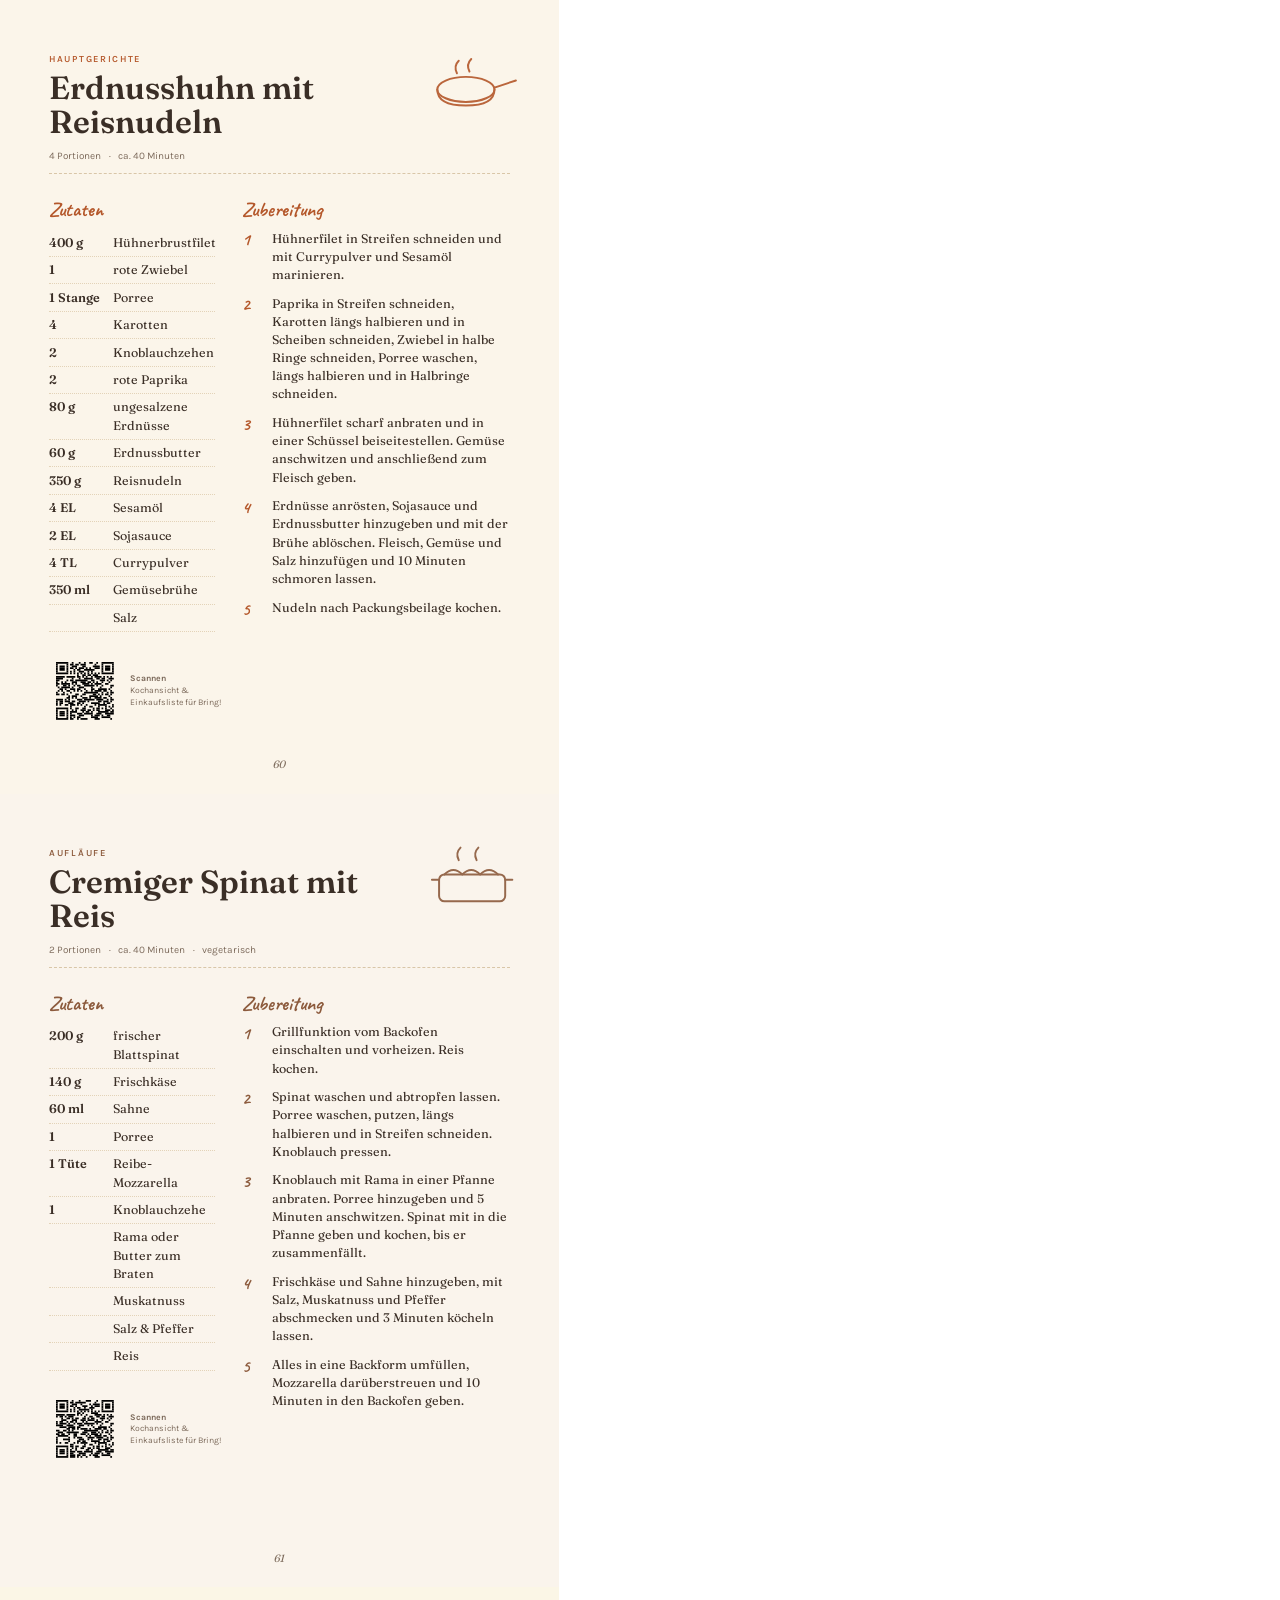
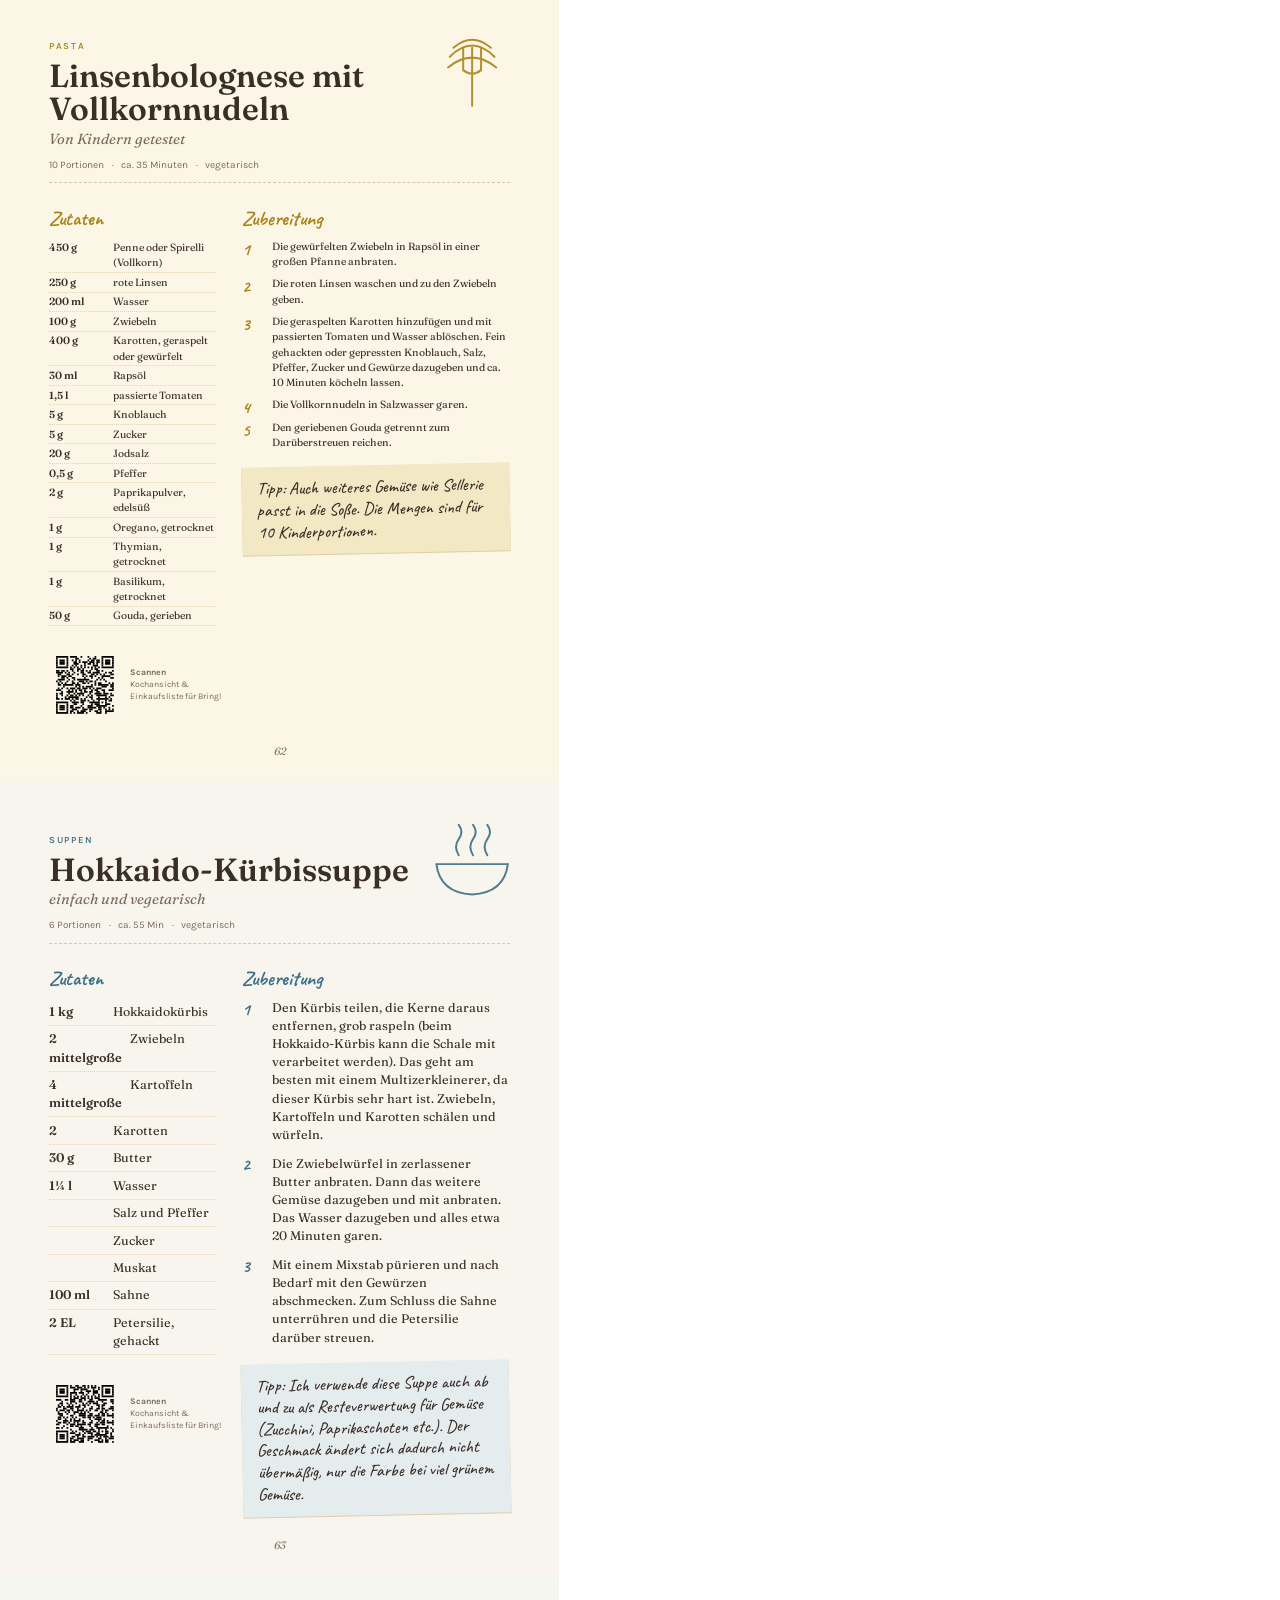
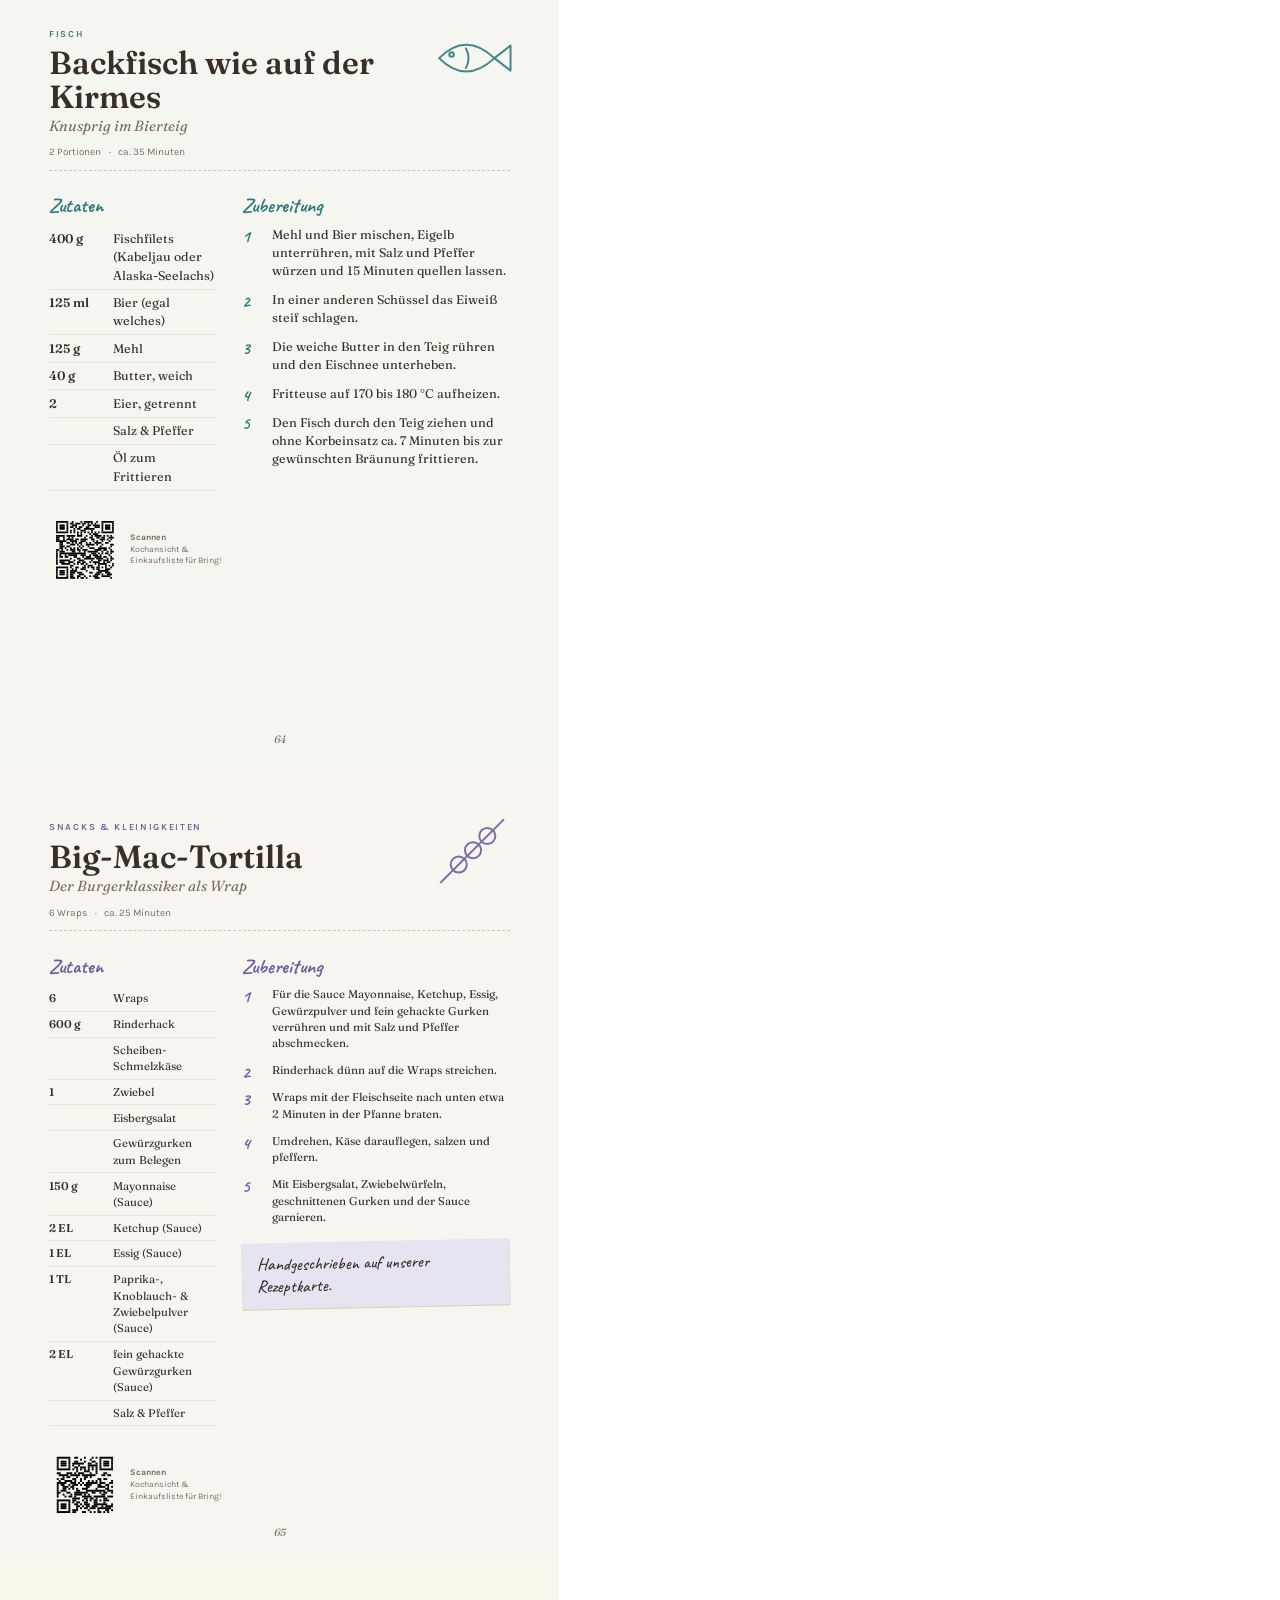
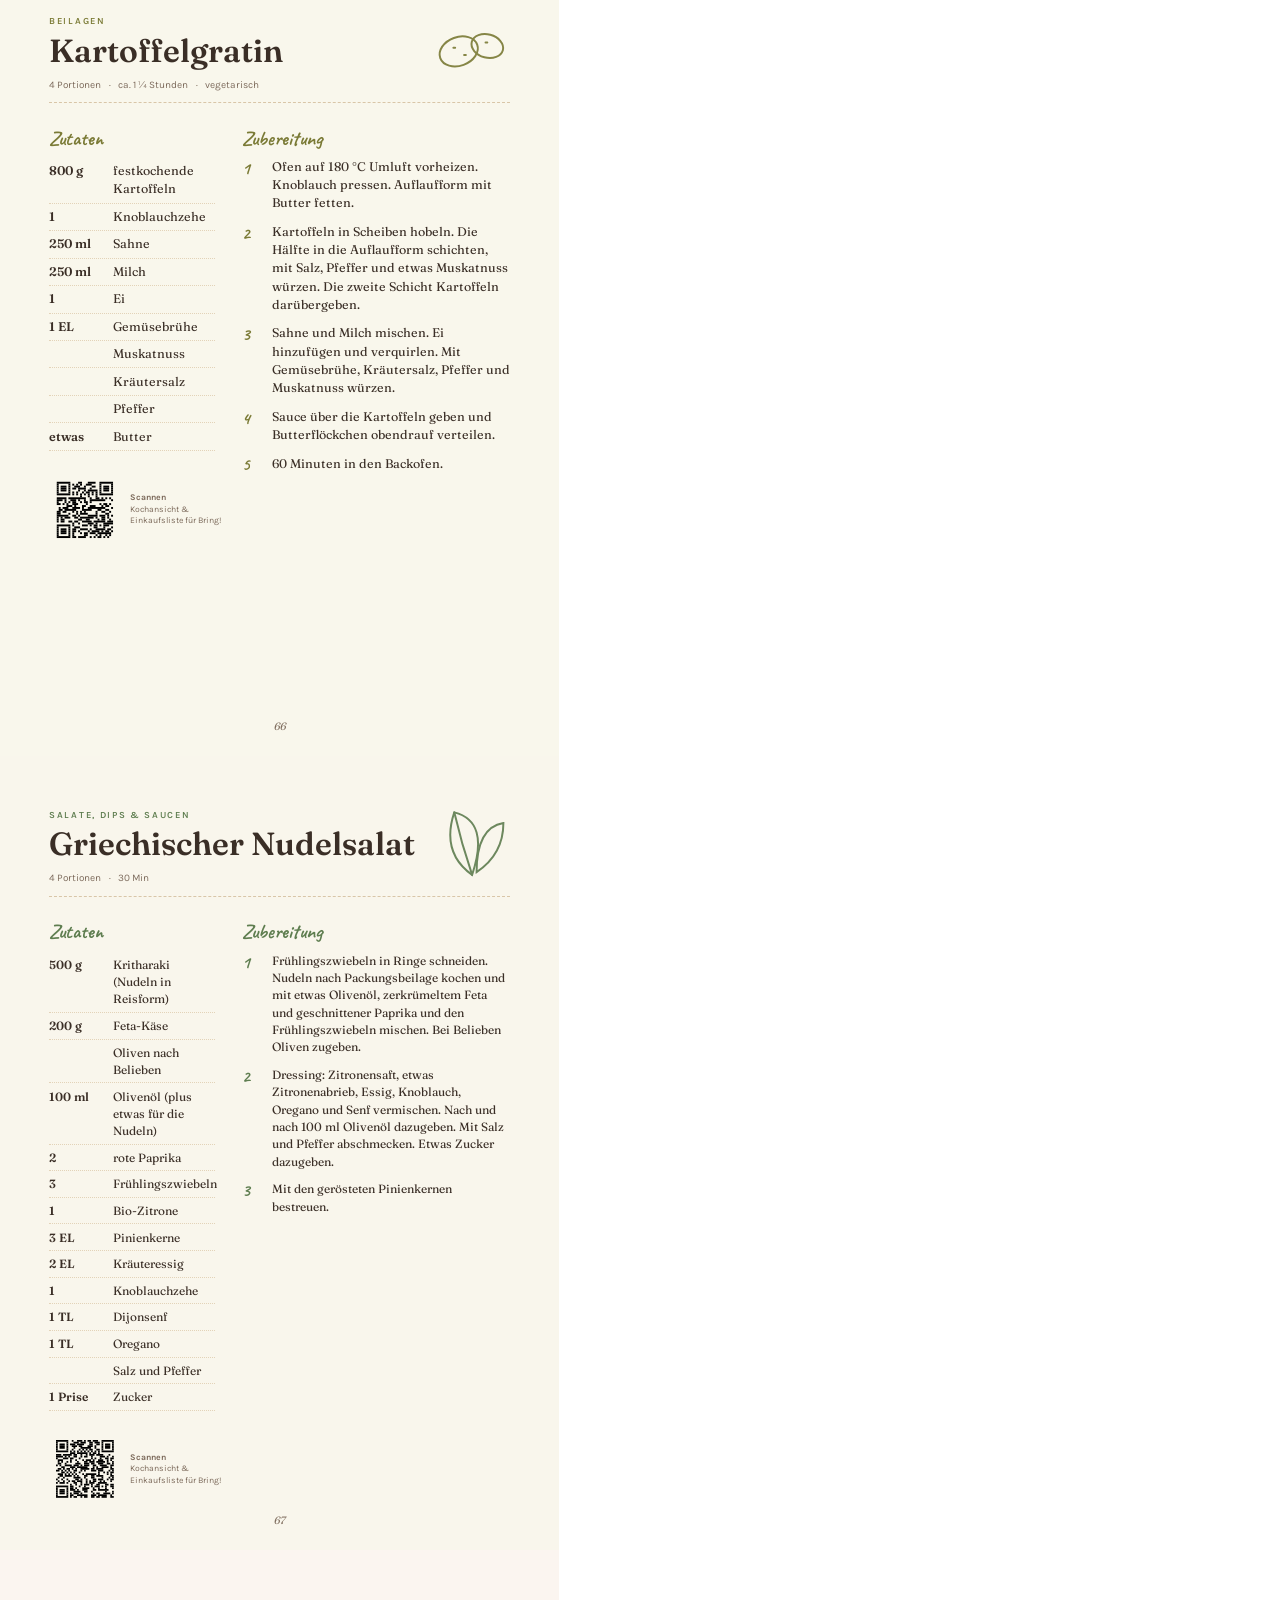
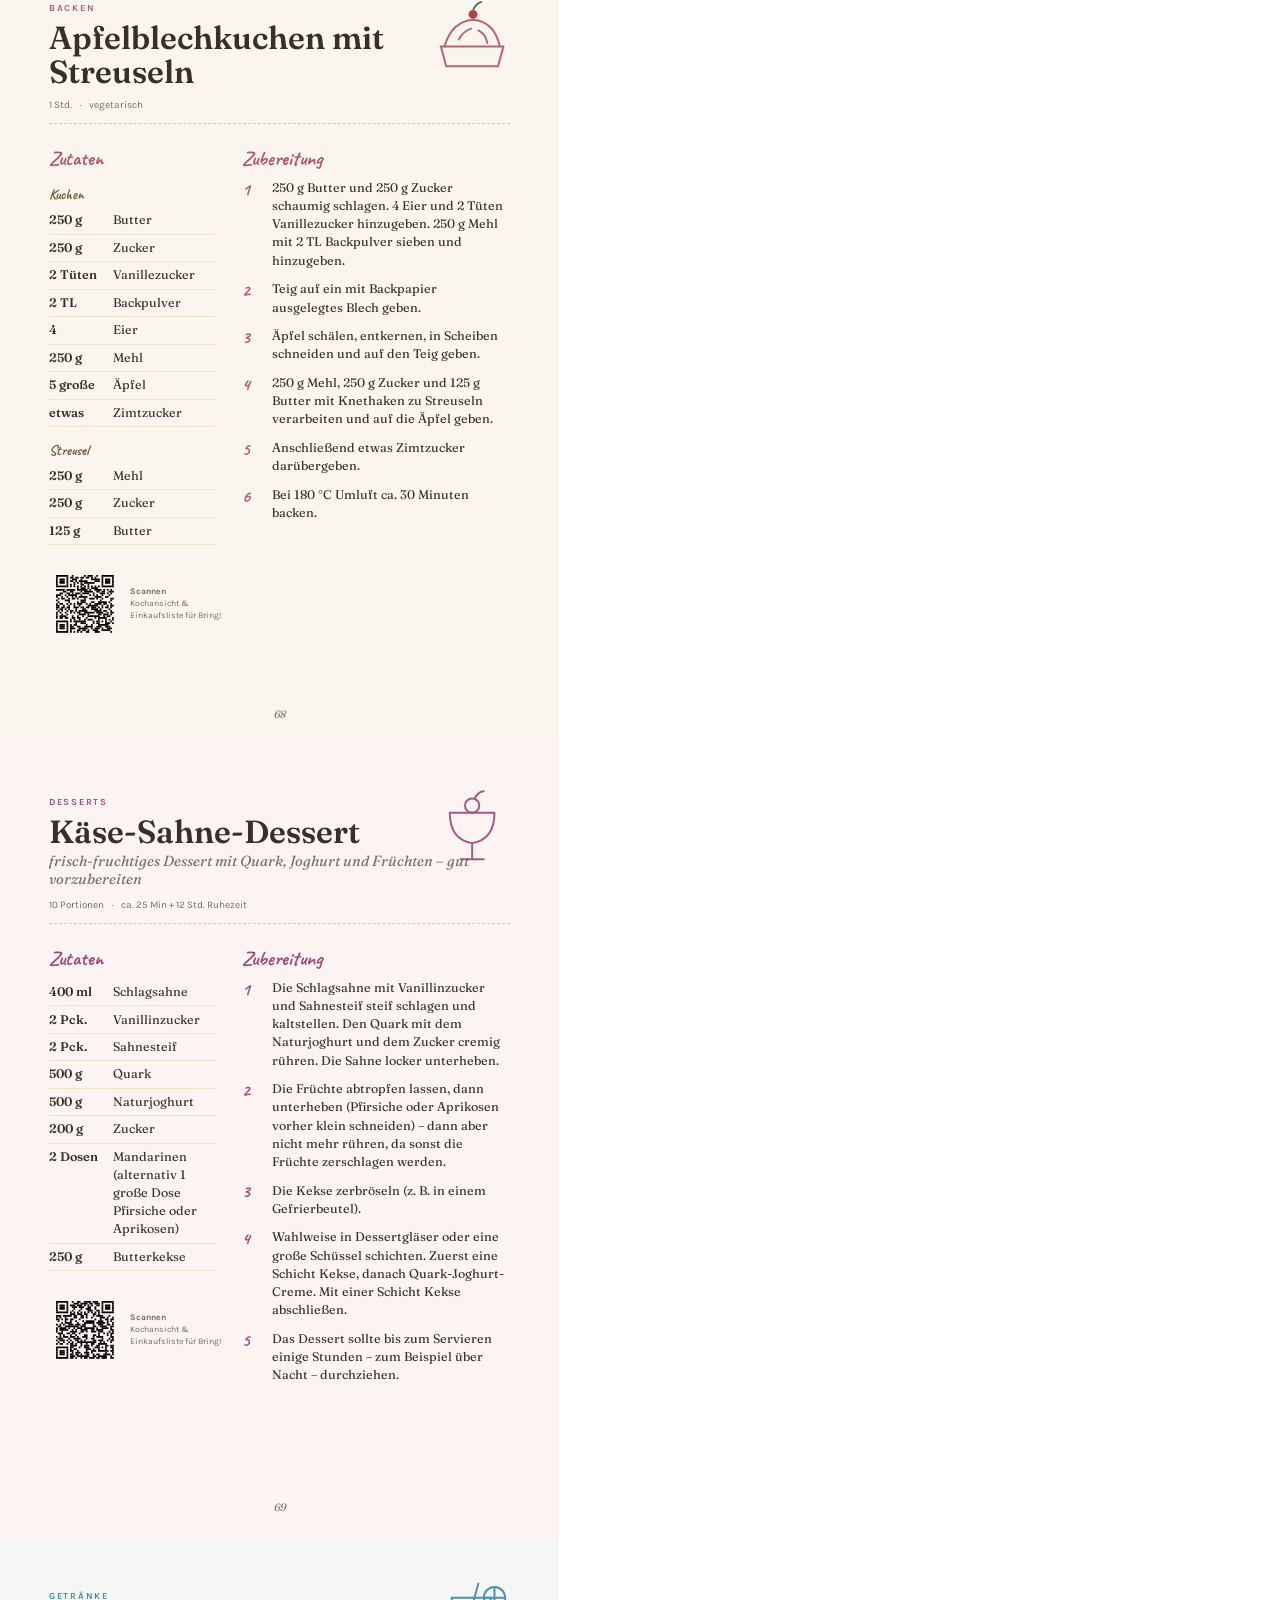
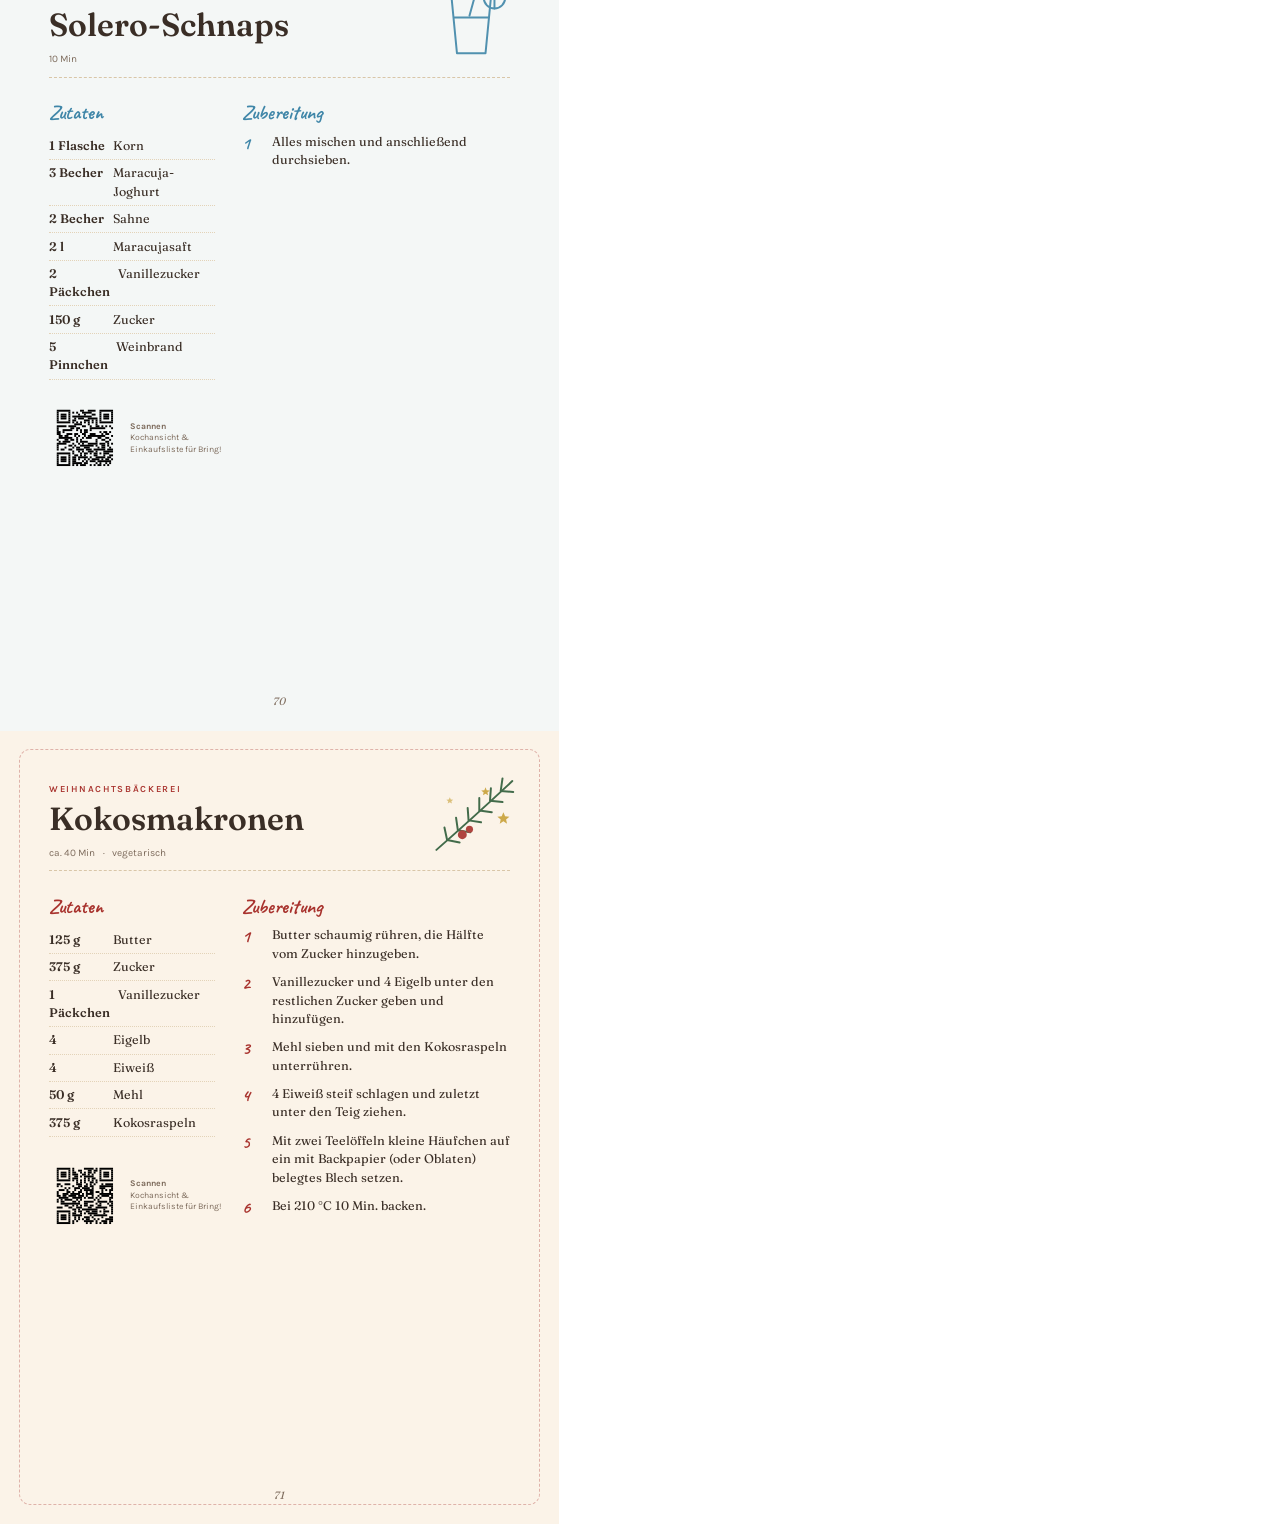
==== commit c4e92109: "Landhaus: Themen für alle 12 Kapitel Co-Authored-By: Claude Opus 5.5 <noreply@anthropic.com> Claude-" ====
--- a/design/themen.html
+++ b/design/themen.html
@@ -20,19 +20,25 @@
 .landhaus .steps li:before{content:counter(s);position:absolute;left:0;top:-.3mm;font:700 13pt Caveat,cursive;color:#b4572a}
 .landhaus .note{font:500 13pt/1.25 Caveat,cursive;color:#3a2e26;background:#f3e6cc;padding:3mm 4mm;transform:rotate(-1.2deg);margin-top:4mm;box-shadow:0 1px 0 #e0cda9}
 .landhaus .qrt{font-family:Karla,sans-serif;color:#7d6b5c}.landhaus .nr{font:italic 8pt Fraunces,serif;color:#7d6b5c}
-</style></head><body><style>.t0{background:#fbf3e8}.t0 .kap,.t0 h2,.t0 .steps li:before{color:#a8322d}.t0 .zut .grp{color:#2f5d3a}.t0 .note{background:#f6e2d6}.t0 .motiv{position:absolute;top:9mm;right:10mm;width:26mm;height:26mm;opacity:.9}.t0 h1{padding-right:24mm}.rahmen{position:absolute;inset:5mm;border:1.2px dashed #a8322d55;border-radius:3mm;pointer-events:none}.stern{position:absolute;color:#c9a23a}</style><section class="page landhaus t0">
-  <svg class="motiv" viewBox="0 0 110 110" xmlns="http://www.w3.org/2000/svg"><g stroke="#2f5d3a" stroke-width="2.2" fill="none" stroke-linecap="round"><path d="M15 95 Q55 60 100 18"/><path d="M27 84 l-3 -14 M27 84 l14 2.7"/><path d="M39 73 l-2 -14 M39 73 l14 2.4"/><path d="M51 62 l-1 -14 M51 62 l14 2.1"/><path d="M63 51 l0 -14 M63 51 l14 1.8"/><path d="M75 40 l1 -14 M75 40 l14 1.5"/><path d="M87 29 l2 -14 M87 29 l14 1.2000000000000002"/></g><circle cx="44" cy="78" r="5" fill="#a8322d"/><circle cx="52" cy="72" r="4" fill="#a8322d"/><polygon points="90.0,53.0 91.9,57.5 96.7,57.8 93.0,61.0 94.1,65.7 90.0,63.1 85.9,65.7 87.0,61.0 83.3,57.8 88.1,57.5" fill="#c9a23a" opacity="1"/><polygon points="70.0,25.0 71.3,28.2 74.8,28.5 72.1,30.7 72.9,34.0 70.0,32.2 67.1,34.0 67.9,30.7 65.2,28.5 68.7,28.2" fill="#c9a23a" opacity="1"/><polygon points="30.0,36.0 31.1,38.5 33.8,38.8 31.7,40.6 32.4,43.2 30.0,41.8 27.6,43.2 28.3,40.6 26.2,38.8 28.9,38.5" fill="#c9a23a" opacity="0.7"/></svg><div class="rahmen"></div><div class="kap">Weihnachtsbäckerei</div>
-  <h1>Vanillekipferl</h1>
-  <div class="meta"><span>ca. 1 Std.</span><span>vegetarisch</span></div>
+</style></head><body><style>.t0{background:#fbf5ea}.t0 .kap,.t0 h2,.t0 .steps li:before{color:#b4572a}.t0 .zut .grp{color:#6f7f3e}.t0 .note{background:#f3e6cc}.t0 .motiv{position:absolute;top:9mm;right:10mm;width:26mm;height:26mm;opacity:.9}.t0 h1{padding-right:24mm}</style><section class="page landhaus t0">
+  <svg class="motiv" viewBox="0 0 110 110" xmlns="http://www.w3.org/2000/svg"><g fill="none" stroke="#b4572a" stroke-width="2.2" stroke-linecap="round" stroke-linejoin="round"><ellipse cx="48" cy="62" rx="32" ry="14"/><path d="M16 62 q0 18 32 18 q32 0 32 -18 M80 60 l24 -8"/><path d="M38 44 q-4 -8 2 -14 M52 42 q-4 -8 2 -14"/></g></svg><div class="kap">Hauptgerichte</div>
+  <h1>Erdnusshuhn mit Reisnudeln</h1>
+  <div class="meta"><span>4 Portionen</span><span>ca. 40 Minuten</span></div>
   <div class="cols">
-    <div class="left"><h2>Zutaten</h2><ul class="zut"><li><span class="m">250 g</span><span class="n">Mehl</span></li>
-<li><span class="m">1 Messerspitze</span><span class="n">Backpulver</span></li>
-<li><span class="m">125 g</span><span class="n">Zucker</span></li>
-<li><span class="m">3</span><span class="n">Eigelb</span></li>
-<li><span class="m">200 g</span><span class="n">Butter</span></li>
-<li><span class="m">125 g</span><span class="n">gemahlene Mandeln</span></li>
-<li><span class="m">50 g</span><span class="n">Puderzucker</span></li>
-<li><span class="m">1 Päckchen</span><span class="n">Vanillezucker</span></li></ul>
+    <div class="left"><h2>Zutaten</h2><ul class="zut"><li><span class="m">400 g</span><span class="n">Hühnerbrustfilet</span></li>
+<li><span class="m">1</span><span class="n">rote Zwiebel</span></li>
+<li><span class="m">1 Stange</span><span class="n">Porree</span></li>
+<li><span class="m">4</span><span class="n">Karotten</span></li>
+<li><span class="m">2</span><span class="n">Knoblauchzehen</span></li>
+<li><span class="m">2</span><span class="n">rote Paprika</span></li>
+<li><span class="m">80 g</span><span class="n">ungesalzene Erdnüsse</span></li>
+<li><span class="m">60 g</span><span class="n">Erdnussbutter</span></li>
+<li><span class="m">350 g</span><span class="n">Reisnudeln</span></li>
+<li><span class="m">4 EL</span><span class="n">Sesamöl</span></li>
+<li><span class="m">2 EL</span><span class="n">Sojasauce</span></li>
+<li><span class="m">4 TL</span><span class="n">Currypulver</span></li>
+<li><span class="m">350 ml</span><span class="n">Gemüsebrühe</span></li>
+<li><span class="m"></span><span class="n">Salz</span></li></ul>
       <div class="qr"><svg width="100" height="100" preserveAspectRatio="xMinYMin meet" viewBox="0 0 100 100" xmlns="http://www.w3.org/2000/svg" version="1.0" fill-rule="evenodd" xmlns:xlink="http://www.w3.org/1999/xlink">
 	<title>...</title>
 	<desc>...</desc>
@@ -43,252 +49,952 @@
 		<g transform=" matrix(1.102431,0,0,1.102431,0,0)">
 			<g transform="">
 				<rect x="0" y="0" width="90.70866141732284" height="90.70866141732284" style="stroke: none; stroke-linecap: butt; stroke-width: 0; fill: none; fill-rule: evenodd;"/>
-				<rect x="9.806341774845713" y="78.4507341987657" width="17.161098105979995" height="2.451585443711423" style="stroke: none; stroke-linecap: butt; stroke-width: 0; fill: rgb(0%,0%,0%); fill-rule: evenodd;"/>
-				<rect x="29.419025324537138" y="78.4507341987657" width="2.45158544371143" height="2.451585443711423" style="stroke: none; stroke-linecap: butt; stroke-width: 0; fill: rgb(0%,0%,0%); fill-rule: evenodd;"/>
-				<rect x="34.32219621195999" y="78.4507341987657" width="12.257927218557143" height="2.451585443711423" style="stroke: none; stroke-linecap: butt; stroke-width: 0; fill: rgb(0%,0%,0%); fill-rule: evenodd;"/>
-				<rect x="53.934879761651416" y="78.4507341987657" width="2.45158544371143" height="2.451585443711423" style="stroke: none; stroke-linecap: butt; stroke-width: 0; fill: rgb(0%,0%,0%); fill-rule: evenodd;"/>
-				<rect x="58.838050649074276" y="78.4507341987657" width="2.45158544371143" height="2.451585443711423" style="stroke: none; stroke-linecap: butt; stroke-width: 0; fill: rgb(0%,0%,0%); fill-rule: evenodd;"/>
-				<rect x="63.741221536497136" y="78.4507341987657" width="17.16109810597999" height="2.451585443711423" style="stroke: none; stroke-linecap: butt; stroke-width: 0; fill: rgb(0%,0%,0%); fill-rule: evenodd;"/>
-				<rect x="9.806341774845713" y="75.99914875505428" width="2.451585443711428" height="2.451585443711423" style="stroke: none; stroke-linecap: butt; stroke-width: 0; fill: rgb(0%,0%,0%); fill-rule: evenodd;"/>
-				<rect x="24.51585443711428" y="75.99914875505428" width="2.4515854437114264" height="2.451585443711423" style="stroke: none; stroke-linecap: butt; stroke-width: 0; fill: rgb(0%,0%,0%); fill-rule: evenodd;"/>
-				<rect x="31.870610768248568" y="75.99914875505428" width="4.90317088742286" height="2.451585443711423" style="stroke: none; stroke-linecap: butt; stroke-width: 0; fill: rgb(0%,0%,0%); fill-rule: evenodd;"/>
-				<rect x="41.67695254309428" y="75.99914875505428" width="4.903170887422853" height="2.451585443711423" style="stroke: none; stroke-linecap: butt; stroke-width: 0; fill: rgb(0%,0%,0%); fill-rule: evenodd;"/>
-				<rect x="51.48329431793999" y="75.99914875505428" width="2.45158544371143" height="2.451585443711423" style="stroke: none; stroke-linecap: butt; stroke-width: 0; fill: rgb(0%,0%,0%); fill-rule: evenodd;"/>
-				<rect x="56.386465205362846" y="75.99914875505428" width="4.903170887422853" height="2.451585443711423" style="stroke: none; stroke-linecap: butt; stroke-width: 0; fill: rgb(0%,0%,0%); fill-rule: evenodd;"/>
-				<rect x="63.741221536497136" y="75.99914875505428" width="2.451585443711423" height="2.451585443711423" style="stroke: none; stroke-linecap: butt; stroke-width: 0; fill: rgb(0%,0%,0%); fill-rule: evenodd;"/>
-				<rect x="78.4507341987657" y="75.99914875505428" width="2.451585443711423" height="2.451585443711423" style="stroke: none; stroke-linecap: butt; stroke-width: 0; fill: rgb(0%,0%,0%); fill-rule: evenodd;"/>
-				<rect x="9.806341774845713" y="73.54756331134286" width="2.451585443711428" height="2.451585443711423" style="stroke: none; stroke-linecap: butt; stroke-width: 0; fill: rgb(0%,0%,0%); fill-rule: evenodd;"/>
-				<rect x="14.709512662268569" y="73.54756331134286" width="7.354756331134286" height="2.451585443711423" style="stroke: none; stroke-linecap: butt; stroke-width: 0; fill: rgb(0%,0%,0%); fill-rule: evenodd;"/>
-				<rect x="24.51585443711428" y="73.54756331134286" width="2.4515854437114264" height="2.451585443711423" style="stroke: none; stroke-linecap: butt; stroke-width: 0; fill: rgb(0%,0%,0%); fill-rule: evenodd;"/>
-				<rect x="34.32219621195999" y="73.54756331134286" width="4.90317088742286" height="2.451585443711423" style="stroke: none; stroke-linecap: butt; stroke-width: 0; fill: rgb(0%,0%,0%); fill-rule: evenodd;"/>
-				<rect x="41.67695254309428" y="73.54756331134286" width="4.903170887422853" height="2.451585443711423" style="stroke: none; stroke-linecap: butt; stroke-width: 0; fill: rgb(0%,0%,0%); fill-rule: evenodd;"/>
-				<rect x="53.934879761651416" y="73.54756331134286" width="2.45158544371143" height="2.451585443711423" style="stroke: none; stroke-linecap: butt; stroke-width: 0; fill: rgb(0%,0%,0%); fill-rule: evenodd;"/>
-				<rect x="63.741221536497136" y="73.54756331134286" width="2.451585443711423" height="2.451585443711423" style="stroke: none; stroke-linecap: butt; stroke-width: 0; fill: rgb(0%,0%,0%); fill-rule: evenodd;"/>
-				<rect x="68.64439242391998" y="73.54756331134286" width="7.354756331134283" height="2.451585443711423" style="stroke: none; stroke-linecap: butt; stroke-width: 0; fill: rgb(0%,0%,0%); fill-rule: evenodd;"/>
-				<rect x="78.4507341987657" y="73.54756331134286" width="2.451585443711423" height="2.451585443711423" style="stroke: none; stroke-linecap: butt; stroke-width: 0; fill: rgb(0%,0%,0%); fill-rule: evenodd;"/>
-				<rect x="9.806341774845713" y="71.09597786763142" width="2.451585443711428" height="2.451585443711423" style="stroke: none; stroke-linecap: butt; stroke-width: 0; fill: rgb(0%,0%,0%); fill-rule: evenodd;"/>
-				<rect x="14.709512662268569" y="71.09597786763142" width="7.354756331134286" height="2.451585443711423" style="stroke: none; stroke-linecap: butt; stroke-width: 0; fill: rgb(0%,0%,0%); fill-rule: evenodd;"/>
-				<rect x="24.51585443711428" y="71.09597786763142" width="2.4515854437114264" height="2.451585443711423" style="stroke: none; stroke-linecap: butt; stroke-width: 0; fill: rgb(0%,0%,0%); fill-rule: evenodd;"/>
-				<rect x="36.77378165567142" y="71.09597786763142" width="7.354756331134283" height="2.451585443711423" style="stroke: none; stroke-linecap: butt; stroke-width: 0; fill: rgb(0%,0%,0%); fill-rule: evenodd;"/>
-				<rect x="51.48329431793999" y="71.09597786763142" width="2.45158544371143" height="2.451585443711423" style="stroke: none; stroke-linecap: butt; stroke-width: 0; fill: rgb(0%,0%,0%); fill-rule: evenodd;"/>
-				<rect x="58.838050649074276" y="71.09597786763142" width="2.45158544371143" height="2.451585443711423" style="stroke: none; stroke-linecap: butt; stroke-width: 0; fill: rgb(0%,0%,0%); fill-rule: evenodd;"/>
-				<rect x="63.741221536497136" y="71.09597786763142" width="2.451585443711423" height="2.451585443711423" style="stroke: none; stroke-linecap: butt; stroke-width: 0; fill: rgb(0%,0%,0%); fill-rule: evenodd;"/>
-				<rect x="68.64439242391998" y="71.09597786763142" width="7.354756331134283" height="2.451585443711423" style="stroke: none; stroke-linecap: butt; stroke-width: 0; fill: rgb(0%,0%,0%); fill-rule: evenodd;"/>
-				<rect x="78.4507341987657" y="71.09597786763142" width="2.451585443711423" height="2.451585443711423" style="stroke: none; stroke-linecap: butt; stroke-width: 0; fill: rgb(0%,0%,0%); fill-rule: evenodd;"/>
-				<rect x="9.806341774845713" y="68.64439242391998" width="2.451585443711428" height="2.451585443711423" style="stroke: none; stroke-linecap: butt; stroke-width: 0; fill: rgb(0%,0%,0%); fill-rule: evenodd;"/>
-				<rect x="14.709512662268569" y="68.64439242391998" width="7.354756331134286" height="2.451585443711423" style="stroke: none; stroke-linecap: butt; stroke-width: 0; fill: rgb(0%,0%,0%); fill-rule: evenodd;"/>
-				<rect x="24.51585443711428" y="68.64439242391998" width="2.4515854437114264" height="2.451585443711423" style="stroke: none; stroke-linecap: butt; stroke-width: 0; fill: rgb(0%,0%,0%); fill-rule: evenodd;"/>
-				<rect x="31.870610768248568" y="68.64439242391998" width="2.45158544371143" height="2.451585443711423" style="stroke: none; stroke-linecap: butt; stroke-width: 0; fill: rgb(0%,0%,0%); fill-rule: evenodd;"/>
-				<rect x="39.22536709938285" y="68.64439242391998" width="7.354756331134283" height="2.451585443711423" style="stroke: none; stroke-linecap: butt; stroke-width: 0; fill: rgb(0%,0%,0%); fill-rule: evenodd;"/>
-				<rect x="49.03170887422856" y="68.64439242391998" width="2.45158544371143" height="2.451585443711423" style="stroke: none; stroke-linecap: butt; stroke-width: 0; fill: rgb(0%,0%,0%); fill-rule: evenodd;"/>
-				<rect x="53.934879761651416" y="68.64439242391998" width="4.90317088742286" height="2.451585443711423" style="stroke: none; stroke-linecap: butt; stroke-width: 0; fill: rgb(0%,0%,0%); fill-rule: evenodd;"/>
-				<rect x="63.741221536497136" y="68.64439242391998" width="2.451585443711423" height="2.451585443711423" style="stroke: none; stroke-linecap: butt; stroke-width: 0; fill: rgb(0%,0%,0%); fill-rule: evenodd;"/>
-				<rect x="68.64439242391998" y="68.64439242391998" width="7.354756331134283" height="2.451585443711423" style="stroke: none; stroke-linecap: butt; stroke-width: 0; fill: rgb(0%,0%,0%); fill-rule: evenodd;"/>
-				<rect x="78.4507341987657" y="68.64439242391998" width="2.451585443711423" height="2.451585443711423" style="stroke: none; stroke-linecap: butt; stroke-width: 0; fill: rgb(0%,0%,0%); fill-rule: evenodd;"/>
-				<rect x="9.806341774845713" y="66.19280698020856" width="2.451585443711428" height="2.451585443711423" style="stroke: none; stroke-linecap: butt; stroke-width: 0; fill: rgb(0%,0%,0%); fill-rule: evenodd;"/>
-				<rect x="24.51585443711428" y="66.19280698020856" width="2.4515854437114264" height="2.451585443711423" style="stroke: none; stroke-linecap: butt; stroke-width: 0; fill: rgb(0%,0%,0%); fill-rule: evenodd;"/>
-				<rect x="34.32219621195999" y="66.19280698020856" width="12.257927218557143" height="2.451585443711423" style="stroke: none; stroke-linecap: butt; stroke-width: 0; fill: rgb(0%,0%,0%); fill-rule: evenodd;"/>
-				<rect x="51.48329431793999" y="66.19280698020856" width="4.90317088742286" height="2.451585443711423" style="stroke: none; stroke-linecap: butt; stroke-width: 0; fill: rgb(0%,0%,0%); fill-rule: evenodd;"/>
-				<rect x="58.838050649074276" y="66.19280698020856" width="2.45158544371143" height="2.451585443711423" style="stroke: none; stroke-linecap: butt; stroke-width: 0; fill: rgb(0%,0%,0%); fill-rule: evenodd;"/>
-				<rect x="63.741221536497136" y="66.19280698020856" width="2.451585443711423" height="2.451585443711423" style="stroke: none; stroke-linecap: butt; stroke-width: 0; fill: rgb(0%,0%,0%); fill-rule: evenodd;"/>
-				<rect x="78.4507341987657" y="66.19280698020856" width="2.451585443711423" height="2.451585443711423" style="stroke: none; stroke-linecap: butt; stroke-width: 0; fill: rgb(0%,0%,0%); fill-rule: evenodd;"/>
-				<rect x="9.806341774845713" y="63.741221536497136" width="17.161098105979995" height="2.451585443711423" style="stroke: none; stroke-linecap: butt; stroke-width: 0; fill: rgb(0%,0%,0%); fill-rule: evenodd;"/>
-				<rect x="29.419025324537138" y="63.741221536497136" width="2.45158544371143" height="2.451585443711423" style="stroke: none; stroke-linecap: butt; stroke-width: 0; fill: rgb(0%,0%,0%); fill-rule: evenodd;"/>
-				<rect x="34.32219621195999" y="63.741221536497136" width="2.45158544371143" height="2.451585443711423" style="stroke: none; stroke-linecap: butt; stroke-width: 0; fill: rgb(0%,0%,0%); fill-rule: evenodd;"/>
-				<rect x="39.22536709938285" y="63.741221536497136" width="2.45158544371143" height="2.451585443711423" style="stroke: none; stroke-linecap: butt; stroke-width: 0; fill: rgb(0%,0%,0%); fill-rule: evenodd;"/>
-				<rect x="44.12853798680571" y="63.741221536497136" width="2.45158544371143" height="2.451585443711423" style="stroke: none; stroke-linecap: butt; stroke-width: 0; fill: rgb(0%,0%,0%); fill-rule: evenodd;"/>
-				<rect x="49.03170887422856" y="63.741221536497136" width="2.45158544371143" height="2.451585443711423" style="stroke: none; stroke-linecap: butt; stroke-width: 0; fill: rgb(0%,0%,0%); fill-rule: evenodd;"/>
-				<rect x="53.934879761651416" y="63.741221536497136" width="2.45158544371143" height="2.451585443711423" style="stroke: none; stroke-linecap: butt; stroke-width: 0; fill: rgb(0%,0%,0%); fill-rule: evenodd;"/>
-				<rect x="58.838050649074276" y="63.741221536497136" width="2.45158544371143" height="2.451585443711423" style="stroke: none; stroke-linecap: butt; stroke-width: 0; fill: rgb(0%,0%,0%); fill-rule: evenodd;"/>
-				<rect x="63.741221536497136" y="63.741221536497136" width="17.16109810597999" height="2.451585443711423" style="stroke: none; stroke-linecap: butt; stroke-width: 0; fill: rgb(0%,0%,0%); fill-rule: evenodd;"/>
-				<rect x="29.419025324537138" y="61.289636092785706" width="2.45158544371143" height="2.45158544371143" style="stroke: none; stroke-linecap: butt; stroke-width: 0; fill: rgb(0%,0%,0%); fill-rule: evenodd;"/>
-				<rect x="34.32219621195999" y="61.289636092785706" width="2.45158544371143" height="2.45158544371143" style="stroke: none; stroke-linecap: butt; stroke-width: 0; fill: rgb(0%,0%,0%); fill-rule: evenodd;"/>
-				<rect x="41.67695254309428" y="61.289636092785706" width="9.806341774845713" height="2.45158544371143" style="stroke: none; stroke-linecap: butt; stroke-width: 0; fill: rgb(0%,0%,0%); fill-rule: evenodd;"/>
-				<rect x="56.386465205362846" y="61.289636092785706" width="2.45158544371143" height="2.45158544371143" style="stroke: none; stroke-linecap: butt; stroke-width: 0; fill: rgb(0%,0%,0%); fill-rule: evenodd;"/>
-				<rect x="9.806341774845713" y="58.838050649074276" width="4.903170887422856" height="2.45158544371143" style="stroke: none; stroke-linecap: butt; stroke-width: 0; fill: rgb(0%,0%,0%); fill-rule: evenodd;"/>
-				<rect x="17.161098105979995" y="58.838050649074276" width="4.903170887422856" height="2.45158544371143" style="stroke: none; stroke-linecap: butt; stroke-width: 0; fill: rgb(0%,0%,0%); fill-rule: evenodd;"/>
-				<rect x="24.51585443711428" y="58.838050649074276" width="2.4515854437114264" height="2.45158544371143" style="stroke: none; stroke-linecap: butt; stroke-width: 0; fill: rgb(0%,0%,0%); fill-rule: evenodd;"/>
-				<rect x="31.870610768248568" y="58.838050649074276" width="9.806341774845713" height="2.45158544371143" style="stroke: none; stroke-linecap: butt; stroke-width: 0; fill: rgb(0%,0%,0%); fill-rule: evenodd;"/>
-				<rect x="44.12853798680571" y="58.838050649074276" width="2.45158544371143" height="2.45158544371143" style="stroke: none; stroke-linecap: butt; stroke-width: 0; fill: rgb(0%,0%,0%); fill-rule: evenodd;"/>
-				<rect x="49.03170887422856" y="58.838050649074276" width="4.903170887422853" height="2.45158544371143" style="stroke: none; stroke-linecap: butt; stroke-width: 0; fill: rgb(0%,0%,0%); fill-rule: evenodd;"/>
-				<rect x="56.386465205362846" y="58.838050649074276" width="4.903170887422853" height="2.45158544371143" style="stroke: none; stroke-linecap: butt; stroke-width: 0; fill: rgb(0%,0%,0%); fill-rule: evenodd;"/>
-				<rect x="63.741221536497136" y="58.838050649074276" width="2.451585443711423" height="2.45158544371143" style="stroke: none; stroke-linecap: butt; stroke-width: 0; fill: rgb(0%,0%,0%); fill-rule: evenodd;"/>
-				<rect x="78.4507341987657" y="58.838050649074276" width="2.451585443711423" height="2.45158544371143" style="stroke: none; stroke-linecap: butt; stroke-width: 0; fill: rgb(0%,0%,0%); fill-rule: evenodd;"/>
-				<rect x="9.806341774845713" y="56.38646520536285" width="2.451585443711428" height="2.45158544371143" style="stroke: none; stroke-linecap: butt; stroke-width: 0; fill: rgb(0%,0%,0%); fill-rule: evenodd;"/>
-				<rect x="14.709512662268569" y="56.38646520536285" width="2.4515854437114264" height="2.45158544371143" style="stroke: none; stroke-linecap: butt; stroke-width: 0; fill: rgb(0%,0%,0%); fill-rule: evenodd;"/>
-				<rect x="22.064268993402855" y="56.38646520536285" width="2.45158544371143" height="2.45158544371143" style="stroke: none; stroke-linecap: butt; stroke-width: 0; fill: rgb(0%,0%,0%); fill-rule: evenodd;"/>
-				<rect x="26.967439880825708" y="56.38646520536285" width="2.45158544371143" height="2.45158544371143" style="stroke: none; stroke-linecap: butt; stroke-width: 0; fill: rgb(0%,0%,0%); fill-rule: evenodd;"/>
-				<rect x="31.870610768248568" y="56.38646520536285" width="2.45158544371143" height="2.45158544371143" style="stroke: none; stroke-linecap: butt; stroke-width: 0; fill: rgb(0%,0%,0%); fill-rule: evenodd;"/>
-				<rect x="36.77378165567142" y="56.38646520536285" width="2.45158544371143" height="2.45158544371143" style="stroke: none; stroke-linecap: butt; stroke-width: 0; fill: rgb(0%,0%,0%); fill-rule: evenodd;"/>
-				<rect x="41.67695254309428" y="56.38646520536285" width="17.161098105979995" height="2.45158544371143" style="stroke: none; stroke-linecap: butt; stroke-width: 0; fill: rgb(0%,0%,0%); fill-rule: evenodd;"/>
-				<rect x="66.19280698020856" y="56.38646520536285" width="4.90317088742286" height="2.45158544371143" style="stroke: none; stroke-linecap: butt; stroke-width: 0; fill: rgb(0%,0%,0%); fill-rule: evenodd;"/>
-				<rect x="73.54756331134284" y="56.38646520536285" width="4.90317088742286" height="2.45158544371143" style="stroke: none; stroke-linecap: butt; stroke-width: 0; fill: rgb(0%,0%,0%); fill-rule: evenodd;"/>
-				<rect x="9.806341774845713" y="53.93487976165142" width="2.451585443711428" height="2.45158544371143" style="stroke: none; stroke-linecap: butt; stroke-width: 0; fill: rgb(0%,0%,0%); fill-rule: evenodd;"/>
-				<rect x="19.612683549691425" y="53.93487976165142" width="9.806341774845713" height="2.45158544371143" style="stroke: none; stroke-linecap: butt; stroke-width: 0; fill: rgb(0%,0%,0%); fill-rule: evenodd;"/>
-				<rect x="34.32219621195999" y="53.93487976165142" width="7.354756331134283" height="2.45158544371143" style="stroke: none; stroke-linecap: butt; stroke-width: 0; fill: rgb(0%,0%,0%); fill-rule: evenodd;"/>
-				<rect x="44.12853798680571" y="53.93487976165142" width="4.90317088742286" height="2.45158544371143" style="stroke: none; stroke-linecap: butt; stroke-width: 0; fill: rgb(0%,0%,0%); fill-rule: evenodd;"/>
-				<rect x="58.838050649074276" y="53.93487976165142" width="2.45158544371143" height="2.45158544371143" style="stroke: none; stroke-linecap: butt; stroke-width: 0; fill: rgb(0%,0%,0%); fill-rule: evenodd;"/>
-				<rect x="66.19280698020856" y="53.93487976165142" width="2.451585443711423" height="2.45158544371143" style="stroke: none; stroke-linecap: butt; stroke-width: 0; fill: rgb(0%,0%,0%); fill-rule: evenodd;"/>
-				<rect x="73.54756331134284" y="53.93487976165142" width="2.451585443711423" height="2.45158544371143" style="stroke: none; stroke-linecap: butt; stroke-width: 0; fill: rgb(0%,0%,0%); fill-rule: evenodd;"/>
-				<rect x="17.161098105979995" y="51.48329431793999" width="4.903170887422856" height="2.45158544371143" style="stroke: none; stroke-linecap: butt; stroke-width: 0; fill: rgb(0%,0%,0%); fill-rule: evenodd;"/>
-				<rect x="29.419025324537138" y="51.48329431793999" width="7.354756331134283" height="2.45158544371143" style="stroke: none; stroke-linecap: butt; stroke-width: 0; fill: rgb(0%,0%,0%); fill-rule: evenodd;"/>
-				<rect x="39.22536709938285" y="51.48329431793999" width="2.45158544371143" height="2.45158544371143" style="stroke: none; stroke-linecap: butt; stroke-width: 0; fill: rgb(0%,0%,0%); fill-rule: evenodd;"/>
-				<rect x="44.12853798680571" y="51.48329431793999" width="2.45158544371143" height="2.45158544371143" style="stroke: none; stroke-linecap: butt; stroke-width: 0; fill: rgb(0%,0%,0%); fill-rule: evenodd;"/>
-				<rect x="49.03170887422856" y="51.48329431793999" width="4.903170887422853" height="2.45158544371143" style="stroke: none; stroke-linecap: butt; stroke-width: 0; fill: rgb(0%,0%,0%); fill-rule: evenodd;"/>
-				<rect x="61.289636092785706" y="51.48329431793999" width="2.45158544371143" height="2.45158544371143" style="stroke: none; stroke-linecap: butt; stroke-width: 0; fill: rgb(0%,0%,0%); fill-rule: evenodd;"/>
-				<rect x="66.19280698020856" y="51.48329431793999" width="7.354756331134283" height="2.45158544371143" style="stroke: none; stroke-linecap: butt; stroke-width: 0; fill: rgb(0%,0%,0%); fill-rule: evenodd;"/>
-				<rect x="78.4507341987657" y="51.48329431793999" width="2.451585443711423" height="2.45158544371143" style="stroke: none; stroke-linecap: butt; stroke-width: 0; fill: rgb(0%,0%,0%); fill-rule: evenodd;"/>
-				<rect x="12.25792721855714" y="49.03170887422856" width="4.903170887422855" height="2.45158544371143" style="stroke: none; stroke-linecap: butt; stroke-width: 0; fill: rgb(0%,0%,0%); fill-rule: evenodd;"/>
-				<rect x="19.612683549691425" y="49.03170887422856" width="7.354756331134283" height="2.45158544371143" style="stroke: none; stroke-linecap: butt; stroke-width: 0; fill: rgb(0%,0%,0%); fill-rule: evenodd;"/>
-				<rect x="31.870610768248568" y="49.03170887422856" width="2.45158544371143" height="2.45158544371143" style="stroke: none; stroke-linecap: butt; stroke-width: 0; fill: rgb(0%,0%,0%); fill-rule: evenodd;"/>
-				<rect x="36.77378165567142" y="49.03170887422856" width="2.45158544371143" height="2.45158544371143" style="stroke: none; stroke-linecap: butt; stroke-width: 0; fill: rgb(0%,0%,0%); fill-rule: evenodd;"/>
-				<rect x="49.03170887422856" y="49.03170887422856" width="2.45158544371143" height="2.45158544371143" style="stroke: none; stroke-linecap: butt; stroke-width: 0; fill: rgb(0%,0%,0%); fill-rule: evenodd;"/>
-				<rect x="53.934879761651416" y="49.03170887422856" width="2.45158544371143" height="2.45158544371143" style="stroke: none; stroke-linecap: butt; stroke-width: 0; fill: rgb(0%,0%,0%); fill-rule: evenodd;"/>
-				<rect x="58.838050649074276" y="49.03170887422856" width="2.45158544371143" height="2.45158544371143" style="stroke: none; stroke-linecap: butt; stroke-width: 0; fill: rgb(0%,0%,0%); fill-rule: evenodd;"/>
-				<rect x="63.741221536497136" y="49.03170887422856" width="2.451585443711423" height="2.45158544371143" style="stroke: none; stroke-linecap: butt; stroke-width: 0; fill: rgb(0%,0%,0%); fill-rule: evenodd;"/>
-				<rect x="78.4507341987657" y="49.03170887422856" width="2.451585443711423" height="2.45158544371143" style="stroke: none; stroke-linecap: butt; stroke-width: 0; fill: rgb(0%,0%,0%); fill-rule: evenodd;"/>
-				<rect x="9.806341774845713" y="46.58012343051713" width="9.806341774845713" height="2.45158544371143" style="stroke: none; stroke-linecap: butt; stroke-width: 0; fill: rgb(0%,0%,0%); fill-rule: evenodd;"/>
-				<rect x="26.967439880825708" y="46.58012343051713" width="7.354756331134283" height="2.45158544371143" style="stroke: none; stroke-linecap: butt; stroke-width: 0; fill: rgb(0%,0%,0%); fill-rule: evenodd;"/>
-				<rect x="36.77378165567142" y="46.58012343051713" width="2.45158544371143" height="2.45158544371143" style="stroke: none; stroke-linecap: butt; stroke-width: 0; fill: rgb(0%,0%,0%); fill-rule: evenodd;"/>
-				<rect x="44.12853798680571" y="46.58012343051713" width="12.257927218557143" height="2.45158544371143" style="stroke: none; stroke-linecap: butt; stroke-width: 0; fill: rgb(0%,0%,0%); fill-rule: evenodd;"/>
-				<rect x="63.741221536497136" y="46.58012343051713" width="17.16109810597999" height="2.45158544371143" style="stroke: none; stroke-linecap: butt; stroke-width: 0; fill: rgb(0%,0%,0%); fill-rule: evenodd;"/>
-				<rect x="9.806341774845713" y="44.12853798680571" width="9.806341774845713" height="2.45158544371143" style="stroke: none; stroke-linecap: butt; stroke-width: 0; fill: rgb(0%,0%,0%); fill-rule: evenodd;"/>
-				<rect x="22.064268993402855" y="44.12853798680571" width="14.709512662268573" height="2.45158544371143" style="stroke: none; stroke-linecap: butt; stroke-width: 0; fill: rgb(0%,0%,0%); fill-rule: evenodd;"/>
-				<rect x="41.67695254309428" y="44.12853798680571" width="7.354756331134283" height="2.45158544371143" style="stroke: none; stroke-linecap: butt; stroke-width: 0; fill: rgb(0%,0%,0%); fill-rule: evenodd;"/>
-				<rect x="51.48329431793999" y="44.12853798680571" width="2.45158544371143" height="2.45158544371143" style="stroke: none; stroke-linecap: butt; stroke-width: 0; fill: rgb(0%,0%,0%); fill-rule: evenodd;"/>
-				<rect x="56.386465205362846" y="44.12853798680571" width="2.45158544371143" height="2.45158544371143" style="stroke: none; stroke-linecap: butt; stroke-width: 0; fill: rgb(0%,0%,0%); fill-rule: evenodd;"/>
-				<rect x="61.289636092785706" y="44.12853798680571" width="2.45158544371143" height="2.45158544371143" style="stroke: none; stroke-linecap: butt; stroke-width: 0; fill: rgb(0%,0%,0%); fill-rule: evenodd;"/>
-				<rect x="73.54756331134284" y="44.12853798680571" width="2.451585443711423" height="2.45158544371143" style="stroke: none; stroke-linecap: butt; stroke-width: 0; fill: rgb(0%,0%,0%); fill-rule: evenodd;"/>
-				<rect x="78.4507341987657" y="44.12853798680571" width="2.451585443711423" height="2.45158544371143" style="stroke: none; stroke-linecap: butt; stroke-width: 0; fill: rgb(0%,0%,0%); fill-rule: evenodd;"/>
-				<rect x="9.806341774845713" y="41.67695254309428" width="7.354756331134283" height="2.45158544371143" style="stroke: none; stroke-linecap: butt; stroke-width: 0; fill: rgb(0%,0%,0%); fill-rule: evenodd;"/>
-				<rect x="19.612683549691425" y="41.67695254309428" width="4.903170887422856" height="2.45158544371143" style="stroke: none; stroke-linecap: butt; stroke-width: 0; fill: rgb(0%,0%,0%); fill-rule: evenodd;"/>
-				<rect x="44.12853798680571" y="41.67695254309428" width="7.354756331134283" height="2.45158544371143" style="stroke: none; stroke-linecap: butt; stroke-width: 0; fill: rgb(0%,0%,0%); fill-rule: evenodd;"/>
-				<rect x="61.289636092785706" y="41.67695254309428" width="9.806341774845713" height="2.45158544371143" style="stroke: none; stroke-linecap: butt; stroke-width: 0; fill: rgb(0%,0%,0%); fill-rule: evenodd;"/>
-				<rect x="73.54756331134284" y="41.67695254309428" width="2.451585443711423" height="2.45158544371143" style="stroke: none; stroke-linecap: butt; stroke-width: 0; fill: rgb(0%,0%,0%); fill-rule: evenodd;"/>
-				<rect x="78.4507341987657" y="41.67695254309428" width="2.451585443711423" height="2.45158544371143" style="stroke: none; stroke-linecap: butt; stroke-width: 0; fill: rgb(0%,0%,0%); fill-rule: evenodd;"/>
-				<rect x="9.806341774845713" y="39.22536709938285" width="2.451585443711428" height="2.45158544371143" style="stroke: none; stroke-linecap: butt; stroke-width: 0; fill: rgb(0%,0%,0%); fill-rule: evenodd;"/>
-				<rect x="14.709512662268569" y="39.22536709938285" width="2.4515854437114264" height="2.45158544371143" style="stroke: none; stroke-linecap: butt; stroke-width: 0; fill: rgb(0%,0%,0%); fill-rule: evenodd;"/>
-				<rect x="24.51585443711428" y="39.22536709938285" width="2.4515854437114264" height="2.45158544371143" style="stroke: none; stroke-linecap: butt; stroke-width: 0; fill: rgb(0%,0%,0%); fill-rule: evenodd;"/>
-				<rect x="31.870610768248568" y="39.22536709938285" width="12.257927218557143" height="2.45158544371143" style="stroke: none; stroke-linecap: butt; stroke-width: 0; fill: rgb(0%,0%,0%); fill-rule: evenodd;"/>
-				<rect x="46.58012343051713" y="39.22536709938285" width="2.45158544371143" height="2.45158544371143" style="stroke: none; stroke-linecap: butt; stroke-width: 0; fill: rgb(0%,0%,0%); fill-rule: evenodd;"/>
-				<rect x="51.48329431793999" y="39.22536709938285" width="2.45158544371143" height="2.45158544371143" style="stroke: none; stroke-linecap: butt; stroke-width: 0; fill: rgb(0%,0%,0%); fill-rule: evenodd;"/>
-				<rect x="66.19280698020856" y="39.22536709938285" width="2.451585443711423" height="2.45158544371143" style="stroke: none; stroke-linecap: butt; stroke-width: 0; fill: rgb(0%,0%,0%); fill-rule: evenodd;"/>
-				<rect x="71.09597786763142" y="39.22536709938285" width="2.451585443711423" height="2.45158544371143" style="stroke: none; stroke-linecap: butt; stroke-width: 0; fill: rgb(0%,0%,0%); fill-rule: evenodd;"/>
-				<rect x="9.806341774845713" y="36.77378165567143" width="4.903170887422856" height="2.45158544371143" style="stroke: none; stroke-linecap: butt; stroke-width: 0; fill: rgb(0%,0%,0%); fill-rule: evenodd;"/>
-				<rect x="17.161098105979995" y="36.77378165567143" width="4.903170887422856" height="2.45158544371143" style="stroke: none; stroke-linecap: butt; stroke-width: 0; fill: rgb(0%,0%,0%); fill-rule: evenodd;"/>
-				<rect x="26.967439880825708" y="36.77378165567143" width="4.903170887422856" height="2.45158544371143" style="stroke: none; stroke-linecap: butt; stroke-width: 0; fill: rgb(0%,0%,0%); fill-rule: evenodd;"/>
-				<rect x="41.67695254309428" y="36.77378165567143" width="2.45158544371143" height="2.45158544371143" style="stroke: none; stroke-linecap: butt; stroke-width: 0; fill: rgb(0%,0%,0%); fill-rule: evenodd;"/>
-				<rect x="46.58012343051713" y="36.77378165567143" width="2.45158544371143" height="2.45158544371143" style="stroke: none; stroke-linecap: butt; stroke-width: 0; fill: rgb(0%,0%,0%); fill-rule: evenodd;"/>
-				<rect x="53.934879761651416" y="36.77378165567143" width="9.806341774845713" height="2.45158544371143" style="stroke: none; stroke-linecap: butt; stroke-width: 0; fill: rgb(0%,0%,0%); fill-rule: evenodd;"/>
-				<rect x="68.64439242391998" y="36.77378165567143" width="2.451585443711423" height="2.45158544371143" style="stroke: none; stroke-linecap: butt; stroke-width: 0; fill: rgb(0%,0%,0%); fill-rule: evenodd;"/>
-				<rect x="73.54756331134284" y="36.77378165567143" width="4.90317088742286" height="2.45158544371143" style="stroke: none; stroke-linecap: butt; stroke-width: 0; fill: rgb(0%,0%,0%); fill-rule: evenodd;"/>
-				<rect x="9.806341774845713" y="34.32219621196" width="7.354756331134283" height="2.45158544371143" style="stroke: none; stroke-linecap: butt; stroke-width: 0; fill: rgb(0%,0%,0%); fill-rule: evenodd;"/>
-				<rect x="19.612683549691425" y="34.32219621196" width="7.354756331134283" height="2.45158544371143" style="stroke: none; stroke-linecap: butt; stroke-width: 0; fill: rgb(0%,0%,0%); fill-rule: evenodd;"/>
-				<rect x="29.419025324537138" y="34.32219621196" width="2.45158544371143" height="2.45158544371143" style="stroke: none; stroke-linecap: butt; stroke-width: 0; fill: rgb(0%,0%,0%); fill-rule: evenodd;"/>
-				<rect x="36.77378165567142" y="34.32219621196" width="7.354756331134283" height="2.45158544371143" style="stroke: none; stroke-linecap: butt; stroke-width: 0; fill: rgb(0%,0%,0%); fill-rule: evenodd;"/>
-				<rect x="46.58012343051713" y="34.32219621196" width="2.45158544371143" height="2.45158544371143" style="stroke: none; stroke-linecap: butt; stroke-width: 0; fill: rgb(0%,0%,0%); fill-rule: evenodd;"/>
-				<rect x="53.934879761651416" y="34.32219621196" width="4.90317088742286" height="2.45158544371143" style="stroke: none; stroke-linecap: butt; stroke-width: 0; fill: rgb(0%,0%,0%); fill-rule: evenodd;"/>
-				<rect x="63.741221536497136" y="34.32219621196" width="2.451585443711423" height="2.45158544371143" style="stroke: none; stroke-linecap: butt; stroke-width: 0; fill: rgb(0%,0%,0%); fill-rule: evenodd;"/>
-				<rect x="68.64439242391998" y="34.32219621196" width="4.90317088742286" height="2.45158544371143" style="stroke: none; stroke-linecap: butt; stroke-width: 0; fill: rgb(0%,0%,0%); fill-rule: evenodd;"/>
-				<rect x="78.4507341987657" y="34.32219621196" width="2.451585443711423" height="2.45158544371143" style="stroke: none; stroke-linecap: butt; stroke-width: 0; fill: rgb(0%,0%,0%); fill-rule: evenodd;"/>
-				<rect x="9.806341774845713" y="31.870610768248568" width="9.806341774845713" height="2.45158544371143" style="stroke: none; stroke-linecap: butt; stroke-width: 0; fill: rgb(0%,0%,0%); fill-rule: evenodd;"/>
-				<rect x="31.870610768248568" y="31.870610768248568" width="7.354756331134283" height="2.45158544371143" style="stroke: none; stroke-linecap: butt; stroke-width: 0; fill: rgb(0%,0%,0%); fill-rule: evenodd;"/>
-				<rect x="41.67695254309428" y="31.870610768248568" width="4.903170887422853" height="2.45158544371143" style="stroke: none; stroke-linecap: butt; stroke-width: 0; fill: rgb(0%,0%,0%); fill-rule: evenodd;"/>
-				<rect x="49.03170887422856" y="31.870610768248568" width="2.45158544371143" height="2.45158544371143" style="stroke: none; stroke-linecap: butt; stroke-width: 0; fill: rgb(0%,0%,0%); fill-rule: evenodd;"/>
-				<rect x="56.386465205362846" y="31.870610768248568" width="4.903170887422853" height="2.45158544371143" style="stroke: none; stroke-linecap: butt; stroke-width: 0; fill: rgb(0%,0%,0%); fill-rule: evenodd;"/>
-				<rect x="66.19280698020856" y="31.870610768248568" width="9.80634177484572" height="2.45158544371143" style="stroke: none; stroke-linecap: butt; stroke-width: 0; fill: rgb(0%,0%,0%); fill-rule: evenodd;"/>
-				<rect x="9.806341774845713" y="29.419025324537138" width="4.903170887422856" height="2.45158544371143" style="stroke: none; stroke-linecap: butt; stroke-width: 0; fill: rgb(0%,0%,0%); fill-rule: evenodd;"/>
-				<rect x="17.161098105979995" y="29.419025324537138" width="9.806341774845713" height="2.45158544371143" style="stroke: none; stroke-linecap: butt; stroke-width: 0; fill: rgb(0%,0%,0%); fill-rule: evenodd;"/>
-				<rect x="31.870610768248568" y="29.419025324537138" width="4.90317088742286" height="2.45158544371143" style="stroke: none; stroke-linecap: butt; stroke-width: 0; fill: rgb(0%,0%,0%); fill-rule: evenodd;"/>
-				<rect x="39.22536709938285" y="29.419025324537138" width="2.45158544371143" height="2.45158544371143" style="stroke: none; stroke-linecap: butt; stroke-width: 0; fill: rgb(0%,0%,0%); fill-rule: evenodd;"/>
-				<rect x="44.12853798680571" y="29.419025324537138" width="4.90317088742286" height="2.45158544371143" style="stroke: none; stroke-linecap: butt; stroke-width: 0; fill: rgb(0%,0%,0%); fill-rule: evenodd;"/>
-				<rect x="51.48329431793999" y="29.419025324537138" width="2.45158544371143" height="2.45158544371143" style="stroke: none; stroke-linecap: butt; stroke-width: 0; fill: rgb(0%,0%,0%); fill-rule: evenodd;"/>
-				<rect x="58.838050649074276" y="29.419025324537138" width="19.612683549691425" height="2.45158544371143" style="stroke: none; stroke-linecap: butt; stroke-width: 0; fill: rgb(0%,0%,0%); fill-rule: evenodd;"/>
-				<rect x="29.419025324537138" y="26.967439880825708" width="4.903170887422853" height="2.45158544371143" style="stroke: none; stroke-linecap: butt; stroke-width: 0; fill: rgb(0%,0%,0%); fill-rule: evenodd;"/>
-				<rect x="36.77378165567142" y="26.967439880825708" width="2.45158544371143" height="2.45158544371143" style="stroke: none; stroke-linecap: butt; stroke-width: 0; fill: rgb(0%,0%,0%); fill-rule: evenodd;"/>
-				<rect x="44.12853798680571" y="26.967439880825708" width="4.90317088742286" height="2.45158544371143" style="stroke: none; stroke-linecap: butt; stroke-width: 0; fill: rgb(0%,0%,0%); fill-rule: evenodd;"/>
-				<rect x="51.48329431793999" y="26.967439880825708" width="4.90317088742286" height="2.45158544371143" style="stroke: none; stroke-linecap: butt; stroke-width: 0; fill: rgb(0%,0%,0%); fill-rule: evenodd;"/>
-				<rect x="58.838050649074276" y="26.967439880825708" width="2.45158544371143" height="2.45158544371143" style="stroke: none; stroke-linecap: butt; stroke-width: 0; fill: rgb(0%,0%,0%); fill-rule: evenodd;"/>
-				<rect x="68.64439242391998" y="26.967439880825708" width="4.90317088742286" height="2.45158544371143" style="stroke: none; stroke-linecap: butt; stroke-width: 0; fill: rgb(0%,0%,0%); fill-rule: evenodd;"/>
-				<rect x="9.806341774845713" y="24.515854437114285" width="17.161098105979995" height="2.45158544371143" style="stroke: none; stroke-linecap: butt; stroke-width: 0; fill: rgb(0%,0%,0%); fill-rule: evenodd;"/>
-				<rect x="34.32219621195999" y="24.515854437114285" width="7.354756331134283" height="2.45158544371143" style="stroke: none; stroke-linecap: butt; stroke-width: 0; fill: rgb(0%,0%,0%); fill-rule: evenodd;"/>
-				<rect x="46.58012343051713" y="24.515854437114285" width="2.45158544371143" height="2.45158544371143" style="stroke: none; stroke-linecap: butt; stroke-width: 0; fill: rgb(0%,0%,0%); fill-rule: evenodd;"/>
-				<rect x="56.386465205362846" y="24.515854437114285" width="4.903170887422853" height="2.45158544371143" style="stroke: none; stroke-linecap: butt; stroke-width: 0; fill: rgb(0%,0%,0%); fill-rule: evenodd;"/>
-				<rect x="63.741221536497136" y="24.515854437114285" width="2.451585443711423" height="2.45158544371143" style="stroke: none; stroke-linecap: butt; stroke-width: 0; fill: rgb(0%,0%,0%); fill-rule: evenodd;"/>
-				<rect x="68.64439242391998" y="24.515854437114285" width="4.90317088742286" height="2.45158544371143" style="stroke: none; stroke-linecap: butt; stroke-width: 0; fill: rgb(0%,0%,0%); fill-rule: evenodd;"/>
-				<rect x="9.806341774845713" y="22.064268993402862" width="2.451585443711428" height="2.45158544371143" style="stroke: none; stroke-linecap: butt; stroke-width: 0; fill: rgb(0%,0%,0%); fill-rule: evenodd;"/>
-				<rect x="24.51585443711428" y="22.064268993402862" width="2.4515854437114264" height="2.45158544371143" style="stroke: none; stroke-linecap: butt; stroke-width: 0; fill: rgb(0%,0%,0%); fill-rule: evenodd;"/>
-				<rect x="31.870610768248568" y="22.064268993402862" width="9.806341774845713" height="2.45158544371143" style="stroke: none; stroke-linecap: butt; stroke-width: 0; fill: rgb(0%,0%,0%); fill-rule: evenodd;"/>
-				<rect x="44.12853798680571" y="22.064268993402862" width="9.806341774845713" height="2.45158544371143" style="stroke: none; stroke-linecap: butt; stroke-width: 0; fill: rgb(0%,0%,0%); fill-rule: evenodd;"/>
-				<rect x="56.386465205362846" y="22.064268993402862" width="4.903170887422853" height="2.45158544371143" style="stroke: none; stroke-linecap: butt; stroke-width: 0; fill: rgb(0%,0%,0%); fill-rule: evenodd;"/>
-				<rect x="68.64439242391998" y="22.064268993402862" width="2.451585443711423" height="2.45158544371143" style="stroke: none; stroke-linecap: butt; stroke-width: 0; fill: rgb(0%,0%,0%); fill-rule: evenodd;"/>
-				<rect x="9.806341774845713" y="19.612683549691425" width="2.451585443711428" height="2.45158544371143" style="stroke: none; stroke-linecap: butt; stroke-width: 0; fill: rgb(0%,0%,0%); fill-rule: evenodd;"/>
-				<rect x="14.709512662268569" y="19.612683549691425" width="7.354756331134286" height="2.45158544371143" style="stroke: none; stroke-linecap: butt; stroke-width: 0; fill: rgb(0%,0%,0%); fill-rule: evenodd;"/>
-				<rect x="24.51585443711428" y="19.612683549691425" width="2.4515854437114264" height="2.45158544371143" style="stroke: none; stroke-linecap: butt; stroke-width: 0; fill: rgb(0%,0%,0%); fill-rule: evenodd;"/>
-				<rect x="29.419025324537138" y="19.612683549691425" width="4.903170887422853" height="2.45158544371143" style="stroke: none; stroke-linecap: butt; stroke-width: 0; fill: rgb(0%,0%,0%); fill-rule: evenodd;"/>
-				<rect x="36.77378165567142" y="19.612683549691425" width="2.45158544371143" height="2.45158544371143" style="stroke: none; stroke-linecap: butt; stroke-width: 0; fill: rgb(0%,0%,0%); fill-rule: evenodd;"/>
-				<rect x="46.58012343051713" y="19.612683549691425" width="4.90317088742286" height="2.45158544371143" style="stroke: none; stroke-linecap: butt; stroke-width: 0; fill: rgb(0%,0%,0%); fill-rule: evenodd;"/>
-				<rect x="56.386465205362846" y="19.612683549691425" width="17.161098105979995" height="2.45158544371143" style="stroke: none; stroke-linecap: butt; stroke-width: 0; fill: rgb(0%,0%,0%); fill-rule: evenodd;"/>
-				<rect x="75.99914875505428" y="19.612683549691425" width="4.90317088742286" height="2.45158544371143" style="stroke: none; stroke-linecap: butt; stroke-width: 0; fill: rgb(0%,0%,0%); fill-rule: evenodd;"/>
-				<rect x="9.806341774845713" y="17.161098105980003" width="2.451585443711428" height="2.45158544371143" style="stroke: none; stroke-linecap: butt; stroke-width: 0; fill: rgb(0%,0%,0%); fill-rule: evenodd;"/>
-				<rect x="14.709512662268569" y="17.161098105980003" width="7.354756331134286" height="2.45158544371143" style="stroke: none; stroke-linecap: butt; stroke-width: 0; fill: rgb(0%,0%,0%); fill-rule: evenodd;"/>
-				<rect x="24.51585443711428" y="17.161098105980003" width="2.4515854437114264" height="2.45158544371143" style="stroke: none; stroke-linecap: butt; stroke-width: 0; fill: rgb(0%,0%,0%); fill-rule: evenodd;"/>
-				<rect x="29.419025324537138" y="17.161098105980003" width="2.45158544371143" height="2.45158544371143" style="stroke: none; stroke-linecap: butt; stroke-width: 0; fill: rgb(0%,0%,0%); fill-rule: evenodd;"/>
-				<rect x="34.32219621195999" y="17.161098105980003" width="4.90317088742286" height="2.45158544371143" style="stroke: none; stroke-linecap: butt; stroke-width: 0; fill: rgb(0%,0%,0%); fill-rule: evenodd;"/>
-				<rect x="44.12853798680571" y="17.161098105980003" width="7.354756331134283" height="2.45158544371143" style="stroke: none; stroke-linecap: butt; stroke-width: 0; fill: rgb(0%,0%,0%); fill-rule: evenodd;"/>
-				<rect x="53.934879761651416" y="17.161098105980003" width="2.45158544371143" height="2.45158544371143" style="stroke: none; stroke-linecap: butt; stroke-width: 0; fill: rgb(0%,0%,0%); fill-rule: evenodd;"/>
-				<rect x="66.19280698020856" y="17.161098105980003" width="2.451585443711423" height="2.45158544371143" style="stroke: none; stroke-linecap: butt; stroke-width: 0; fill: rgb(0%,0%,0%); fill-rule: evenodd;"/>
-				<rect x="75.99914875505428" y="17.161098105980003" width="4.90317088742286" height="2.45158544371143" style="stroke: none; stroke-linecap: butt; stroke-width: 0; fill: rgb(0%,0%,0%); fill-rule: evenodd;"/>
-				<rect x="9.806341774845713" y="14.709512662268565" width="2.451585443711428" height="2.45158544371143" style="stroke: none; stroke-linecap: butt; stroke-width: 0; fill: rgb(0%,0%,0%); fill-rule: evenodd;"/>
-				<rect x="14.709512662268569" y="14.709512662268565" width="7.354756331134286" height="2.45158544371143" style="stroke: none; stroke-linecap: butt; stroke-width: 0; fill: rgb(0%,0%,0%); fill-rule: evenodd;"/>
-				<rect x="24.51585443711428" y="14.709512662268565" width="2.4515854437114264" height="2.45158544371143" style="stroke: none; stroke-linecap: butt; stroke-width: 0; fill: rgb(0%,0%,0%); fill-rule: evenodd;"/>
-				<rect x="31.870610768248568" y="14.709512662268565" width="4.90317088742286" height="2.45158544371143" style="stroke: none; stroke-linecap: butt; stroke-width: 0; fill: rgb(0%,0%,0%); fill-rule: evenodd;"/>
-				<rect x="46.58012343051713" y="14.709512662268565" width="9.806341774845713" height="2.45158544371143" style="stroke: none; stroke-linecap: butt; stroke-width: 0; fill: rgb(0%,0%,0%); fill-rule: evenodd;"/>
-				<rect x="61.289636092785706" y="14.709512662268565" width="2.45158544371143" height="2.45158544371143" style="stroke: none; stroke-linecap: butt; stroke-width: 0; fill: rgb(0%,0%,0%); fill-rule: evenodd;"/>
-				<rect x="66.19280698020856" y="14.709512662268565" width="4.90317088742286" height="2.45158544371143" style="stroke: none; stroke-linecap: butt; stroke-width: 0; fill: rgb(0%,0%,0%); fill-rule: evenodd;"/>
-				<rect x="73.54756331134284" y="14.709512662268565" width="7.354756331134283" height="2.45158544371143" style="stroke: none; stroke-linecap: butt; stroke-width: 0; fill: rgb(0%,0%,0%); fill-rule: evenodd;"/>
-				<rect x="9.806341774845713" y="12.257927218557143" width="2.451585443711428" height="2.451585443711428" style="stroke: none; stroke-linecap: butt; stroke-width: 0; fill: rgb(0%,0%,0%); fill-rule: evenodd;"/>
-				<rect x="24.51585443711428" y="12.257927218557143" width="2.4515854437114264" height="2.451585443711428" style="stroke: none; stroke-linecap: butt; stroke-width: 0; fill: rgb(0%,0%,0%); fill-rule: evenodd;"/>
-				<rect x="29.419025324537138" y="12.257927218557143" width="4.903170887422853" height="2.451585443711428" style="stroke: none; stroke-linecap: butt; stroke-width: 0; fill: rgb(0%,0%,0%); fill-rule: evenodd;"/>
-				<rect x="39.22536709938285" y="12.257927218557143" width="2.45158544371143" height="2.451585443711428" style="stroke: none; stroke-linecap: butt; stroke-width: 0; fill: rgb(0%,0%,0%); fill-rule: evenodd;"/>
-				<rect x="49.03170887422856" y="12.257927218557143" width="2.45158544371143" height="2.451585443711428" style="stroke: none; stroke-linecap: butt; stroke-width: 0; fill: rgb(0%,0%,0%); fill-rule: evenodd;"/>
-				<rect x="61.289636092785706" y="12.257927218557143" width="2.45158544371143" height="2.451585443711428" style="stroke: none; stroke-linecap: butt; stroke-width: 0; fill: rgb(0%,0%,0%); fill-rule: evenodd;"/>
-				<rect x="71.09597786763142" y="12.257927218557143" width="4.90317088742286" height="2.451585443711428" style="stroke: none; stroke-linecap: butt; stroke-width: 0; fill: rgb(0%,0%,0%); fill-rule: evenodd;"/>
-				<rect x="78.4507341987657" y="12.257927218557143" width="2.451585443711423" height="2.451585443711428" style="stroke: none; stroke-linecap: butt; stroke-width: 0; fill: rgb(0%,0%,0%); fill-rule: evenodd;"/>
-				<rect x="9.806341774845713" y="9.80634177484572" width="17.161098105979995" height="2.451585443711428" style="stroke: none; stroke-linecap: butt; stroke-width: 0; fill: rgb(0%,0%,0%); fill-rule: evenodd;"/>
-				<rect x="29.419025324537138" y="9.80634177484572" width="2.45158544371143" height="2.451585443711428" style="stroke: none; stroke-linecap: butt; stroke-width: 0; fill: rgb(0%,0%,0%); fill-rule: evenodd;"/>
-				<rect x="39.22536709938285" y="9.80634177484572" width="4.90317088742286" height="2.451585443711428" style="stroke: none; stroke-linecap: butt; stroke-width: 0; fill: rgb(0%,0%,0%); fill-rule: evenodd;"/>
-				<rect x="56.386465205362846" y="9.80634177484572" width="14.709512662268573" height="2.451585443711428" style="stroke: none; stroke-linecap: butt; stroke-width: 0; fill: rgb(0%,0%,0%); fill-rule: evenodd;"/>
+				<rect x="8.849625504129058" y="79.64662953716152" width="15.486844632225854" height="2.2124063760322628" style="stroke: none; stroke-linecap: butt; stroke-width: 0; fill: rgb(0%,0%,0%); fill-rule: evenodd;"/>
+				<rect x="28.761282888419437" y="79.64662953716152" width="2.2124063760322628" height="2.2124063760322628" style="stroke: none; stroke-linecap: butt; stroke-width: 0; fill: rgb(0%,0%,0%); fill-rule: evenodd;"/>
+				<rect x="37.610908392548495" y="79.64662953716152" width="2.2124063760322628" height="2.2124063760322628" style="stroke: none; stroke-linecap: butt; stroke-width: 0; fill: rgb(0%,0%,0%); fill-rule: evenodd;"/>
+				<rect x="44.24812752064529" y="79.64662953716152" width="2.2124063760322628" height="2.2124063760322628" style="stroke: none; stroke-linecap: butt; stroke-width: 0; fill: rgb(0%,0%,0%); fill-rule: evenodd;"/>
+				<rect x="50.885346648742086" y="79.64662953716152" width="4.4248127520645255" height="2.2124063760322628" style="stroke: none; stroke-linecap: butt; stroke-width: 0; fill: rgb(0%,0%,0%); fill-rule: evenodd;"/>
+				<rect x="59.734972152871144" y="79.64662953716152" width="2.2124063760322628" height="2.2124063760322628" style="stroke: none; stroke-linecap: butt; stroke-width: 0; fill: rgb(0%,0%,0%); fill-rule: evenodd;"/>
+				<rect x="66.37219128096794" y="79.64662953716152" width="15.486844632225854" height="2.2124063760322628" style="stroke: none; stroke-linecap: butt; stroke-width: 0; fill: rgb(0%,0%,0%); fill-rule: evenodd;"/>
+				<rect x="8.849625504129058" y="77.43422316112925" width="2.2124063760322645" height="2.2124063760322628" style="stroke: none; stroke-linecap: butt; stroke-width: 0; fill: rgb(0%,0%,0%); fill-rule: evenodd;"/>
+				<rect x="22.124063760322645" y="77.43422316112925" width="2.2124063760322663" height="2.2124063760322628" style="stroke: none; stroke-linecap: butt; stroke-width: 0; fill: rgb(0%,0%,0%); fill-rule: evenodd;"/>
+				<rect x="26.548876512387174" y="77.43422316112925" width="4.424812752064529" height="2.2124063760322628" style="stroke: none; stroke-linecap: butt; stroke-width: 0; fill: rgb(0%,0%,0%); fill-rule: evenodd;"/>
+				<rect x="33.18609564048397" y="77.43422316112925" width="4.4248127520645255" height="2.2124063760322628" style="stroke: none; stroke-linecap: butt; stroke-width: 0; fill: rgb(0%,0%,0%); fill-rule: evenodd;"/>
+				<rect x="39.82331476858076" y="77.43422316112925" width="6.637219128096795" height="2.2124063760322628" style="stroke: none; stroke-linecap: butt; stroke-width: 0; fill: rgb(0%,0%,0%); fill-rule: evenodd;"/>
+				<rect x="57.522565776838874" y="77.43422316112925" width="2.2124063760322628" height="2.2124063760322628" style="stroke: none; stroke-linecap: butt; stroke-width: 0; fill: rgb(0%,0%,0%); fill-rule: evenodd;"/>
+				<rect x="66.37219128096794" y="77.43422316112925" width="2.2124063760322628" height="2.2124063760322628" style="stroke: none; stroke-linecap: butt; stroke-width: 0; fill: rgb(0%,0%,0%); fill-rule: evenodd;"/>
+				<rect x="79.64662953716152" y="77.43422316112925" width="2.2124063760322628" height="2.2124063760322628" style="stroke: none; stroke-linecap: butt; stroke-width: 0; fill: rgb(0%,0%,0%); fill-rule: evenodd;"/>
+				<rect x="8.849625504129058" y="75.22181678509699" width="2.2124063760322645" height="2.2124063760322628" style="stroke: none; stroke-linecap: butt; stroke-width: 0; fill: rgb(0%,0%,0%); fill-rule: evenodd;"/>
+				<rect x="13.274438256193587" y="75.22181678509699" width="6.637219128096792" height="2.2124063760322628" style="stroke: none; stroke-linecap: butt; stroke-width: 0; fill: rgb(0%,0%,0%); fill-rule: evenodd;"/>
+				<rect x="22.124063760322645" y="75.22181678509699" width="2.2124063760322663" height="2.2124063760322628" style="stroke: none; stroke-linecap: butt; stroke-width: 0; fill: rgb(0%,0%,0%); fill-rule: evenodd;"/>
+				<rect x="28.761282888419437" y="75.22181678509699" width="6.637219128096795" height="2.2124063760322628" style="stroke: none; stroke-linecap: butt; stroke-width: 0; fill: rgb(0%,0%,0%); fill-rule: evenodd;"/>
+				<rect x="42.03572114461303" y="75.22181678509699" width="4.424812752064533" height="2.2124063760322628" style="stroke: none; stroke-linecap: butt; stroke-width: 0; fill: rgb(0%,0%,0%); fill-rule: evenodd;"/>
+				<rect x="55.31015940080661" y="75.22181678509699" width="8.849625504129051" height="2.2124063760322628" style="stroke: none; stroke-linecap: butt; stroke-width: 0; fill: rgb(0%,0%,0%); fill-rule: evenodd;"/>
+				<rect x="66.37219128096794" y="75.22181678509699" width="2.2124063760322628" height="2.2124063760322628" style="stroke: none; stroke-linecap: butt; stroke-width: 0; fill: rgb(0%,0%,0%); fill-rule: evenodd;"/>
+				<rect x="70.79700403303247" y="75.22181678509699" width="6.637219128096788" height="2.2124063760322628" style="stroke: none; stroke-linecap: butt; stroke-width: 0; fill: rgb(0%,0%,0%); fill-rule: evenodd;"/>
+				<rect x="79.64662953716152" y="75.22181678509699" width="2.2124063760322628" height="2.2124063760322628" style="stroke: none; stroke-linecap: butt; stroke-width: 0; fill: rgb(0%,0%,0%); fill-rule: evenodd;"/>
+				<rect x="8.849625504129058" y="73.00941040906473" width="2.2124063760322645" height="2.2124063760322628" style="stroke: none; stroke-linecap: butt; stroke-width: 0; fill: rgb(0%,0%,0%); fill-rule: evenodd;"/>
+				<rect x="13.274438256193587" y="73.00941040906473" width="6.637219128096792" height="2.2124063760322628" style="stroke: none; stroke-linecap: butt; stroke-width: 0; fill: rgb(0%,0%,0%); fill-rule: evenodd;"/>
+				<rect x="22.124063760322645" y="73.00941040906473" width="2.2124063760322663" height="2.2124063760322628" style="stroke: none; stroke-linecap: butt; stroke-width: 0; fill: rgb(0%,0%,0%); fill-rule: evenodd;"/>
+				<rect x="26.548876512387174" y="73.00941040906473" width="4.424812752064529" height="2.2124063760322628" style="stroke: none; stroke-linecap: butt; stroke-width: 0; fill: rgb(0%,0%,0%); fill-rule: evenodd;"/>
+				<rect x="33.18609564048397" y="73.00941040906473" width="2.2124063760322628" height="2.2124063760322628" style="stroke: none; stroke-linecap: butt; stroke-width: 0; fill: rgb(0%,0%,0%); fill-rule: evenodd;"/>
+				<rect x="37.610908392548495" y="73.00941040906473" width="6.637219128096795" height="2.2124063760322628" style="stroke: none; stroke-linecap: butt; stroke-width: 0; fill: rgb(0%,0%,0%); fill-rule: evenodd;"/>
+				<rect x="46.46053389667755" y="73.00941040906473" width="2.2124063760322628" height="2.2124063760322628" style="stroke: none; stroke-linecap: butt; stroke-width: 0; fill: rgb(0%,0%,0%); fill-rule: evenodd;"/>
+				<rect x="50.885346648742086" y="73.00941040906473" width="2.2124063760322628" height="2.2124063760322628" style="stroke: none; stroke-linecap: butt; stroke-width: 0; fill: rgb(0%,0%,0%); fill-rule: evenodd;"/>
+				<rect x="57.522565776838874" y="73.00941040906473" width="6.637219128096788" height="2.2124063760322628" style="stroke: none; stroke-linecap: butt; stroke-width: 0; fill: rgb(0%,0%,0%); fill-rule: evenodd;"/>
+				<rect x="66.37219128096794" y="73.00941040906473" width="2.2124063760322628" height="2.2124063760322628" style="stroke: none; stroke-linecap: butt; stroke-width: 0; fill: rgb(0%,0%,0%); fill-rule: evenodd;"/>
+				<rect x="70.79700403303247" y="73.00941040906473" width="6.637219128096788" height="2.2124063760322628" style="stroke: none; stroke-linecap: butt; stroke-width: 0; fill: rgb(0%,0%,0%); fill-rule: evenodd;"/>
+				<rect x="79.64662953716152" y="73.00941040906473" width="2.2124063760322628" height="2.2124063760322628" style="stroke: none; stroke-linecap: butt; stroke-width: 0; fill: rgb(0%,0%,0%); fill-rule: evenodd;"/>
+				<rect x="8.849625504129058" y="70.79700403303247" width="2.2124063760322645" height="2.2124063760322628" style="stroke: none; stroke-linecap: butt; stroke-width: 0; fill: rgb(0%,0%,0%); fill-rule: evenodd;"/>
+				<rect x="13.274438256193587" y="70.79700403303247" width="6.637219128096792" height="2.2124063760322628" style="stroke: none; stroke-linecap: butt; stroke-width: 0; fill: rgb(0%,0%,0%); fill-rule: evenodd;"/>
+				<rect x="22.124063760322645" y="70.79700403303247" width="2.2124063760322663" height="2.2124063760322628" style="stroke: none; stroke-linecap: butt; stroke-width: 0; fill: rgb(0%,0%,0%); fill-rule: evenodd;"/>
+				<rect x="30.973689264451703" y="70.79700403303247" width="2.2124063760322663" height="2.2124063760322628" style="stroke: none; stroke-linecap: butt; stroke-width: 0; fill: rgb(0%,0%,0%); fill-rule: evenodd;"/>
+				<rect x="35.39850201651623" y="70.79700403303247" width="4.4248127520645255" height="2.2124063760322628" style="stroke: none; stroke-linecap: butt; stroke-width: 0; fill: rgb(0%,0%,0%); fill-rule: evenodd;"/>
+				<rect x="44.24812752064529" y="70.79700403303247" width="13.274438256193584" height="2.2124063760322628" style="stroke: none; stroke-linecap: butt; stroke-width: 0; fill: rgb(0%,0%,0%); fill-rule: evenodd;"/>
+				<rect x="66.37219128096794" y="70.79700403303247" width="2.2124063760322628" height="2.2124063760322628" style="stroke: none; stroke-linecap: butt; stroke-width: 0; fill: rgb(0%,0%,0%); fill-rule: evenodd;"/>
+				<rect x="70.79700403303247" y="70.79700403303247" width="6.637219128096788" height="2.2124063760322628" style="stroke: none; stroke-linecap: butt; stroke-width: 0; fill: rgb(0%,0%,0%); fill-rule: evenodd;"/>
+				<rect x="79.64662953716152" y="70.79700403303247" width="2.2124063760322628" height="2.2124063760322628" style="stroke: none; stroke-linecap: butt; stroke-width: 0; fill: rgb(0%,0%,0%); fill-rule: evenodd;"/>
+				<rect x="8.849625504129058" y="68.5845976570002" width="2.2124063760322645" height="2.2124063760322628" style="stroke: none; stroke-linecap: butt; stroke-width: 0; fill: rgb(0%,0%,0%); fill-rule: evenodd;"/>
+				<rect x="22.124063760322645" y="68.5845976570002" width="2.2124063760322663" height="2.2124063760322628" style="stroke: none; stroke-linecap: butt; stroke-width: 0; fill: rgb(0%,0%,0%); fill-rule: evenodd;"/>
+				<rect x="26.548876512387174" y="68.5845976570002" width="2.2124063760322628" height="2.2124063760322628" style="stroke: none; stroke-linecap: butt; stroke-width: 0; fill: rgb(0%,0%,0%); fill-rule: evenodd;"/>
+				<rect x="30.973689264451703" y="68.5845976570002" width="2.2124063760322663" height="2.2124063760322628" style="stroke: none; stroke-linecap: butt; stroke-width: 0; fill: rgb(0%,0%,0%); fill-rule: evenodd;"/>
+				<rect x="37.610908392548495" y="68.5845976570002" width="6.637219128096795" height="2.2124063760322628" style="stroke: none; stroke-linecap: butt; stroke-width: 0; fill: rgb(0%,0%,0%); fill-rule: evenodd;"/>
+				<rect x="48.67294027270982" y="68.5845976570002" width="2.2124063760322628" height="2.2124063760322628" style="stroke: none; stroke-linecap: butt; stroke-width: 0; fill: rgb(0%,0%,0%); fill-rule: evenodd;"/>
+				<rect x="53.09775302477435" y="68.5845976570002" width="2.2124063760322628" height="2.2124063760322628" style="stroke: none; stroke-linecap: butt; stroke-width: 0; fill: rgb(0%,0%,0%); fill-rule: evenodd;"/>
+				<rect x="66.37219128096794" y="68.5845976570002" width="2.2124063760322628" height="2.2124063760322628" style="stroke: none; stroke-linecap: butt; stroke-width: 0; fill: rgb(0%,0%,0%); fill-rule: evenodd;"/>
+				<rect x="79.64662953716152" y="68.5845976570002" width="2.2124063760322628" height="2.2124063760322628" style="stroke: none; stroke-linecap: butt; stroke-width: 0; fill: rgb(0%,0%,0%); fill-rule: evenodd;"/>
+				<rect x="8.849625504129058" y="66.37219128096794" width="15.486844632225854" height="2.2124063760322628" style="stroke: none; stroke-linecap: butt; stroke-width: 0; fill: rgb(0%,0%,0%); fill-rule: evenodd;"/>
+				<rect x="26.548876512387174" y="66.37219128096794" width="2.2124063760322628" height="2.2124063760322628" style="stroke: none; stroke-linecap: butt; stroke-width: 0; fill: rgb(0%,0%,0%); fill-rule: evenodd;"/>
+				<rect x="30.973689264451703" y="66.37219128096794" width="2.2124063760322663" height="2.2124063760322628" style="stroke: none; stroke-linecap: butt; stroke-width: 0; fill: rgb(0%,0%,0%); fill-rule: evenodd;"/>
+				<rect x="35.39850201651623" y="66.37219128096794" width="2.2124063760322628" height="2.2124063760322628" style="stroke: none; stroke-linecap: butt; stroke-width: 0; fill: rgb(0%,0%,0%); fill-rule: evenodd;"/>
+				<rect x="39.82331476858076" y="66.37219128096794" width="2.2124063760322628" height="2.2124063760322628" style="stroke: none; stroke-linecap: butt; stroke-width: 0; fill: rgb(0%,0%,0%); fill-rule: evenodd;"/>
+				<rect x="44.24812752064529" y="66.37219128096794" width="2.2124063760322628" height="2.2124063760322628" style="stroke: none; stroke-linecap: butt; stroke-width: 0; fill: rgb(0%,0%,0%); fill-rule: evenodd;"/>
+				<rect x="48.67294027270982" y="66.37219128096794" width="2.2124063760322628" height="2.2124063760322628" style="stroke: none; stroke-linecap: butt; stroke-width: 0; fill: rgb(0%,0%,0%); fill-rule: evenodd;"/>
+				<rect x="53.09775302477435" y="66.37219128096794" width="2.2124063760322628" height="2.2124063760322628" style="stroke: none; stroke-linecap: butt; stroke-width: 0; fill: rgb(0%,0%,0%); fill-rule: evenodd;"/>
+				<rect x="57.522565776838874" y="66.37219128096794" width="2.2124063760322628" height="2.2124063760322628" style="stroke: none; stroke-linecap: butt; stroke-width: 0; fill: rgb(0%,0%,0%); fill-rule: evenodd;"/>
+				<rect x="61.94737852890341" y="66.37219128096794" width="2.21240637603227" height="2.2124063760322628" style="stroke: none; stroke-linecap: butt; stroke-width: 0; fill: rgb(0%,0%,0%); fill-rule: evenodd;"/>
+				<rect x="66.37219128096794" y="66.37219128096794" width="15.486844632225854" height="2.2124063760322628" style="stroke: none; stroke-linecap: butt; stroke-width: 0; fill: rgb(0%,0%,0%); fill-rule: evenodd;"/>
+				<rect x="35.39850201651623" y="64.15978490493566" width="2.2124063760322628" height="2.2124063760322628" style="stroke: none; stroke-linecap: butt; stroke-width: 0; fill: rgb(0%,0%,0%); fill-rule: evenodd;"/>
+				<rect x="42.03572114461303" y="64.15978490493566" width="4.424812752064533" height="2.2124063760322628" style="stroke: none; stroke-linecap: butt; stroke-width: 0; fill: rgb(0%,0%,0%); fill-rule: evenodd;"/>
+				<rect x="48.67294027270982" y="64.15978490493566" width="4.4248127520645255" height="2.2124063760322628" style="stroke: none; stroke-linecap: butt; stroke-width: 0; fill: rgb(0%,0%,0%); fill-rule: evenodd;"/>
+				<rect x="55.31015940080661" y="64.15978490493566" width="6.637219128096795" height="2.2124063760322628" style="stroke: none; stroke-linecap: butt; stroke-width: 0; fill: rgb(0%,0%,0%); fill-rule: evenodd;"/>
+				<rect x="8.849625504129058" y="61.94737852890341" width="11.06203188016132" height="2.21240637603227" style="stroke: none; stroke-linecap: butt; stroke-width: 0; fill: rgb(0%,0%,0%); fill-rule: evenodd;"/>
+				<rect x="22.124063760322645" y="61.94737852890341" width="11.062031880161324" height="2.21240637603227" style="stroke: none; stroke-linecap: butt; stroke-width: 0; fill: rgb(0%,0%,0%); fill-rule: evenodd;"/>
+				<rect x="35.39850201651623" y="61.94737852890341" width="4.4248127520645255" height="2.21240637603227" style="stroke: none; stroke-linecap: butt; stroke-width: 0; fill: rgb(0%,0%,0%); fill-rule: evenodd;"/>
+				<rect x="42.03572114461303" y="61.94737852890341" width="2.2124063760322628" height="2.21240637603227" style="stroke: none; stroke-linecap: butt; stroke-width: 0; fill: rgb(0%,0%,0%); fill-rule: evenodd;"/>
+				<rect x="46.46053389667755" y="61.94737852890341" width="2.2124063760322628" height="2.21240637603227" style="stroke: none; stroke-linecap: butt; stroke-width: 0; fill: rgb(0%,0%,0%); fill-rule: evenodd;"/>
+				<rect x="53.09775302477435" y="61.94737852890341" width="2.2124063760322628" height="2.21240637603227" style="stroke: none; stroke-linecap: butt; stroke-width: 0; fill: rgb(0%,0%,0%); fill-rule: evenodd;"/>
+				<rect x="57.522565776838874" y="61.94737852890341" width="8.849625504129065" height="2.21240637603227" style="stroke: none; stroke-linecap: butt; stroke-width: 0; fill: rgb(0%,0%,0%); fill-rule: evenodd;"/>
+				<rect x="68.5845976570002" y="61.94737852890341" width="2.2124063760322628" height="2.21240637603227" style="stroke: none; stroke-linecap: butt; stroke-width: 0; fill: rgb(0%,0%,0%); fill-rule: evenodd;"/>
+				<rect x="73.00941040906473" y="61.94737852890341" width="2.2124063760322628" height="2.21240637603227" style="stroke: none; stroke-linecap: butt; stroke-width: 0; fill: rgb(0%,0%,0%); fill-rule: evenodd;"/>
+				<rect x="77.43422316112925" y="61.94737852890341" width="2.2124063760322628" height="2.21240637603227" style="stroke: none; stroke-linecap: butt; stroke-width: 0; fill: rgb(0%,0%,0%); fill-rule: evenodd;"/>
+				<rect x="8.849625504129058" y="59.73497215287114" width="8.849625504129058" height="2.2124063760322628" style="stroke: none; stroke-linecap: butt; stroke-width: 0; fill: rgb(0%,0%,0%); fill-rule: evenodd;"/>
+				<rect x="28.761282888419437" y="59.73497215287114" width="2.2124063760322628" height="2.2124063760322628" style="stroke: none; stroke-linecap: butt; stroke-width: 0; fill: rgb(0%,0%,0%); fill-rule: evenodd;"/>
+				<rect x="37.610908392548495" y="59.73497215287114" width="2.2124063760322628" height="2.2124063760322628" style="stroke: none; stroke-linecap: butt; stroke-width: 0; fill: rgb(0%,0%,0%); fill-rule: evenodd;"/>
+				<rect x="44.24812752064529" y="59.73497215287114" width="11.06203188016132" height="2.2124063760322628" style="stroke: none; stroke-linecap: butt; stroke-width: 0; fill: rgb(0%,0%,0%); fill-rule: evenodd;"/>
+				<rect x="59.734972152871144" y="59.73497215287114" width="4.424812752064533" height="2.2124063760322628" style="stroke: none; stroke-linecap: butt; stroke-width: 0; fill: rgb(0%,0%,0%); fill-rule: evenodd;"/>
+				<rect x="66.37219128096794" y="59.73497215287114" width="4.4248127520645255" height="2.2124063760322628" style="stroke: none; stroke-linecap: butt; stroke-width: 0; fill: rgb(0%,0%,0%); fill-rule: evenodd;"/>
+				<rect x="75.22181678509699" y="59.73497215287114" width="6.637219128096788" height="2.2124063760322628" style="stroke: none; stroke-linecap: butt; stroke-width: 0; fill: rgb(0%,0%,0%); fill-rule: evenodd;"/>
+				<rect x="8.849625504129058" y="57.522565776838874" width="4.424812752064529" height="2.2124063760322628" style="stroke: none; stroke-linecap: butt; stroke-width: 0; fill: rgb(0%,0%,0%); fill-rule: evenodd;"/>
+				<rect x="22.124063760322645" y="57.522565776838874" width="2.2124063760322663" height="2.2124063760322628" style="stroke: none; stroke-linecap: butt; stroke-width: 0; fill: rgb(0%,0%,0%); fill-rule: evenodd;"/>
+				<rect x="26.548876512387174" y="57.522565776838874" width="4.424812752064529" height="2.2124063760322628" style="stroke: none; stroke-linecap: butt; stroke-width: 0; fill: rgb(0%,0%,0%); fill-rule: evenodd;"/>
+				<rect x="33.18609564048397" y="57.522565776838874" width="15.486844632225854" height="2.2124063760322628" style="stroke: none; stroke-linecap: butt; stroke-width: 0; fill: rgb(0%,0%,0%); fill-rule: evenodd;"/>
+				<rect x="53.09775302477435" y="57.522565776838874" width="4.4248127520645255" height="2.2124063760322628" style="stroke: none; stroke-linecap: butt; stroke-width: 0; fill: rgb(0%,0%,0%); fill-rule: evenodd;"/>
+				<rect x="64.15978490493568" y="57.522565776838874" width="6.637219128096788" height="2.2124063760322628" style="stroke: none; stroke-linecap: butt; stroke-width: 0; fill: rgb(0%,0%,0%); fill-rule: evenodd;"/>
+				<rect x="73.00941040906473" y="57.522565776838874" width="2.2124063760322628" height="2.2124063760322628" style="stroke: none; stroke-linecap: butt; stroke-width: 0; fill: rgb(0%,0%,0%); fill-rule: evenodd;"/>
+				<rect x="77.43422316112925" y="57.522565776838874" width="2.2124063760322628" height="2.2124063760322628" style="stroke: none; stroke-linecap: butt; stroke-width: 0; fill: rgb(0%,0%,0%); fill-rule: evenodd;"/>
+				<rect x="8.849625504129058" y="55.31015940080661" width="2.2124063760322645" height="2.2124063760322628" style="stroke: none; stroke-linecap: butt; stroke-width: 0; fill: rgb(0%,0%,0%); fill-rule: evenodd;"/>
+				<rect x="15.486844632225852" y="55.31015940080661" width="2.2124063760322645" height="2.2124063760322628" style="stroke: none; stroke-linecap: butt; stroke-width: 0; fill: rgb(0%,0%,0%); fill-rule: evenodd;"/>
+				<rect x="19.91165738429038" y="55.31015940080661" width="2.2124063760322628" height="2.2124063760322628" style="stroke: none; stroke-linecap: butt; stroke-width: 0; fill: rgb(0%,0%,0%); fill-rule: evenodd;"/>
+				<rect x="28.761282888419437" y="55.31015940080661" width="6.637219128096795" height="2.2124063760322628" style="stroke: none; stroke-linecap: butt; stroke-width: 0; fill: rgb(0%,0%,0%); fill-rule: evenodd;"/>
+				<rect x="39.82331476858076" y="55.31015940080661" width="6.637219128096795" height="2.2124063760322628" style="stroke: none; stroke-linecap: butt; stroke-width: 0; fill: rgb(0%,0%,0%); fill-rule: evenodd;"/>
+				<rect x="48.67294027270982" y="55.31015940080661" width="4.4248127520645255" height="2.2124063760322628" style="stroke: none; stroke-linecap: butt; stroke-width: 0; fill: rgb(0%,0%,0%); fill-rule: evenodd;"/>
+				<rect x="55.31015940080661" y="55.31015940080661" width="2.2124063760322628" height="2.2124063760322628" style="stroke: none; stroke-linecap: butt; stroke-width: 0; fill: rgb(0%,0%,0%); fill-rule: evenodd;"/>
+				<rect x="59.734972152871144" y="55.31015940080661" width="2.2124063760322628" height="2.2124063760322628" style="stroke: none; stroke-linecap: butt; stroke-width: 0; fill: rgb(0%,0%,0%); fill-rule: evenodd;"/>
+				<rect x="66.37219128096794" y="55.31015940080661" width="2.2124063760322628" height="2.2124063760322628" style="stroke: none; stroke-linecap: butt; stroke-width: 0; fill: rgb(0%,0%,0%); fill-rule: evenodd;"/>
+				<rect x="75.22181678509699" y="55.31015940080661" width="2.2124063760322628" height="2.2124063760322628" style="stroke: none; stroke-linecap: butt; stroke-width: 0; fill: rgb(0%,0%,0%); fill-rule: evenodd;"/>
+				<rect x="8.849625504129058" y="53.09775302477435" width="4.424812752064529" height="2.2124063760322628" style="stroke: none; stroke-linecap: butt; stroke-width: 0; fill: rgb(0%,0%,0%); fill-rule: evenodd;"/>
+				<rect x="15.486844632225852" y="53.09775302477435" width="11.062031880161323" height="2.2124063760322628" style="stroke: none; stroke-linecap: butt; stroke-width: 0; fill: rgb(0%,0%,0%); fill-rule: evenodd;"/>
+				<rect x="28.761282888419437" y="53.09775302477435" width="2.2124063760322628" height="2.2124063760322628" style="stroke: none; stroke-linecap: butt; stroke-width: 0; fill: rgb(0%,0%,0%); fill-rule: evenodd;"/>
+				<rect x="33.18609564048397" y="53.09775302477435" width="2.2124063760322628" height="2.2124063760322628" style="stroke: none; stroke-linecap: butt; stroke-width: 0; fill: rgb(0%,0%,0%); fill-rule: evenodd;"/>
+				<rect x="42.03572114461303" y="53.09775302477435" width="8.849625504129058" height="2.2124063760322628" style="stroke: none; stroke-linecap: butt; stroke-width: 0; fill: rgb(0%,0%,0%); fill-rule: evenodd;"/>
+				<rect x="53.09775302477435" y="53.09775302477435" width="2.2124063760322628" height="2.2124063760322628" style="stroke: none; stroke-linecap: butt; stroke-width: 0; fill: rgb(0%,0%,0%); fill-rule: evenodd;"/>
+				<rect x="57.522565776838874" y="53.09775302477435" width="8.849625504129065" height="2.2124063760322628" style="stroke: none; stroke-linecap: butt; stroke-width: 0; fill: rgb(0%,0%,0%); fill-rule: evenodd;"/>
+				<rect x="70.79700403303247" y="53.09775302477435" width="4.4248127520645255" height="2.2124063760322628" style="stroke: none; stroke-linecap: butt; stroke-width: 0; fill: rgb(0%,0%,0%); fill-rule: evenodd;"/>
+				<rect x="8.849625504129058" y="50.885346648742086" width="2.2124063760322645" height="2.2124063760322628" style="stroke: none; stroke-linecap: butt; stroke-width: 0; fill: rgb(0%,0%,0%); fill-rule: evenodd;"/>
+				<rect x="17.699251008258116" y="50.885346648742086" width="4.424812752064529" height="2.2124063760322628" style="stroke: none; stroke-linecap: butt; stroke-width: 0; fill: rgb(0%,0%,0%); fill-rule: evenodd;"/>
+				<rect x="24.33647013635491" y="50.885346648742086" width="2.2124063760322628" height="2.2124063760322628" style="stroke: none; stroke-linecap: butt; stroke-width: 0; fill: rgb(0%,0%,0%); fill-rule: evenodd;"/>
+				<rect x="30.973689264451703" y="50.885346648742086" width="2.2124063760322663" height="2.2124063760322628" style="stroke: none; stroke-linecap: butt; stroke-width: 0; fill: rgb(0%,0%,0%); fill-rule: evenodd;"/>
+				<rect x="35.39850201651623" y="50.885346648742086" width="4.4248127520645255" height="2.2124063760322628" style="stroke: none; stroke-linecap: butt; stroke-width: 0; fill: rgb(0%,0%,0%); fill-rule: evenodd;"/>
+				<rect x="44.24812752064529" y="50.885346648742086" width="13.274438256193584" height="2.2124063760322628" style="stroke: none; stroke-linecap: butt; stroke-width: 0; fill: rgb(0%,0%,0%); fill-rule: evenodd;"/>
+				<rect x="59.734972152871144" y="50.885346648742086" width="2.2124063760322628" height="2.2124063760322628" style="stroke: none; stroke-linecap: butt; stroke-width: 0; fill: rgb(0%,0%,0%); fill-rule: evenodd;"/>
+				<rect x="66.37219128096794" y="50.885346648742086" width="2.2124063760322628" height="2.2124063760322628" style="stroke: none; stroke-linecap: butt; stroke-width: 0; fill: rgb(0%,0%,0%); fill-rule: evenodd;"/>
+				<rect x="77.43422316112925" y="50.885346648742086" width="4.4248127520645255" height="2.2124063760322628" style="stroke: none; stroke-linecap: butt; stroke-width: 0; fill: rgb(0%,0%,0%); fill-rule: evenodd;"/>
+				<rect x="11.062031880161323" y="48.672940272709816" width="2.2124063760322645" height="2.2124063760322628" style="stroke: none; stroke-linecap: butt; stroke-width: 0; fill: rgb(0%,0%,0%); fill-rule: evenodd;"/>
+				<rect x="15.486844632225852" y="48.672940272709816" width="11.062031880161323" height="2.2124063760322628" style="stroke: none; stroke-linecap: butt; stroke-width: 0; fill: rgb(0%,0%,0%); fill-rule: evenodd;"/>
+				<rect x="28.761282888419437" y="48.672940272709816" width="2.2124063760322628" height="2.2124063760322628" style="stroke: none; stroke-linecap: butt; stroke-width: 0; fill: rgb(0%,0%,0%); fill-rule: evenodd;"/>
+				<rect x="37.610908392548495" y="48.672940272709816" width="6.637219128096795" height="2.2124063760322628" style="stroke: none; stroke-linecap: butt; stroke-width: 0; fill: rgb(0%,0%,0%); fill-rule: evenodd;"/>
+				<rect x="53.09775302477435" y="48.672940272709816" width="2.2124063760322628" height="2.2124063760322628" style="stroke: none; stroke-linecap: butt; stroke-width: 0; fill: rgb(0%,0%,0%); fill-rule: evenodd;"/>
+				<rect x="64.15978490493568" y="48.672940272709816" width="2.2124063760322628" height="2.2124063760322628" style="stroke: none; stroke-linecap: butt; stroke-width: 0; fill: rgb(0%,0%,0%); fill-rule: evenodd;"/>
+				<rect x="77.43422316112925" y="48.672940272709816" width="2.2124063760322628" height="2.2124063760322628" style="stroke: none; stroke-linecap: butt; stroke-width: 0; fill: rgb(0%,0%,0%); fill-rule: evenodd;"/>
+				<rect x="13.274438256193587" y="46.46053389667755" width="4.424812752064529" height="2.2124063760322628" style="stroke: none; stroke-linecap: butt; stroke-width: 0; fill: rgb(0%,0%,0%); fill-rule: evenodd;"/>
+				<rect x="19.91165738429038" y="46.46053389667755" width="2.2124063760322628" height="2.2124063760322628" style="stroke: none; stroke-linecap: butt; stroke-width: 0; fill: rgb(0%,0%,0%); fill-rule: evenodd;"/>
+				<rect x="26.548876512387174" y="46.46053389667755" width="6.637219128096795" height="2.2124063760322628" style="stroke: none; stroke-linecap: butt; stroke-width: 0; fill: rgb(0%,0%,0%); fill-rule: evenodd;"/>
+				<rect x="35.39850201651623" y="46.46053389667755" width="4.4248127520645255" height="2.2124063760322628" style="stroke: none; stroke-linecap: butt; stroke-width: 0; fill: rgb(0%,0%,0%); fill-rule: evenodd;"/>
+				<rect x="44.24812752064529" y="46.46053389667755" width="2.2124063760322628" height="2.2124063760322628" style="stroke: none; stroke-linecap: butt; stroke-width: 0; fill: rgb(0%,0%,0%); fill-rule: evenodd;"/>
+				<rect x="53.09775302477435" y="46.46053389667755" width="4.4248127520645255" height="2.2124063760322628" style="stroke: none; stroke-linecap: butt; stroke-width: 0; fill: rgb(0%,0%,0%); fill-rule: evenodd;"/>
+				<rect x="61.94737852890341" y="46.46053389667755" width="11.06203188016132" height="2.2124063760322628" style="stroke: none; stroke-linecap: butt; stroke-width: 0; fill: rgb(0%,0%,0%); fill-rule: evenodd;"/>
+				<rect x="75.22181678509699" y="46.46053389667755" width="2.2124063760322628" height="2.2124063760322628" style="stroke: none; stroke-linecap: butt; stroke-width: 0; fill: rgb(0%,0%,0%); fill-rule: evenodd;"/>
+				<rect x="11.062031880161323" y="44.24812752064529" width="2.2124063760322645" height="2.2124063760322628" style="stroke: none; stroke-linecap: butt; stroke-width: 0; fill: rgb(0%,0%,0%); fill-rule: evenodd;"/>
+				<rect x="15.486844632225852" y="44.24812752064529" width="2.2124063760322645" height="2.2124063760322628" style="stroke: none; stroke-linecap: butt; stroke-width: 0; fill: rgb(0%,0%,0%); fill-rule: evenodd;"/>
+				<rect x="22.124063760322645" y="44.24812752064529" width="4.424812752064529" height="2.2124063760322628" style="stroke: none; stroke-linecap: butt; stroke-width: 0; fill: rgb(0%,0%,0%); fill-rule: evenodd;"/>
+				<rect x="30.973689264451703" y="44.24812752064529" width="2.2124063760322663" height="2.2124063760322628" style="stroke: none; stroke-linecap: butt; stroke-width: 0; fill: rgb(0%,0%,0%); fill-rule: evenodd;"/>
+				<rect x="35.39850201651623" y="44.24812752064529" width="2.2124063760322628" height="2.2124063760322628" style="stroke: none; stroke-linecap: butt; stroke-width: 0; fill: rgb(0%,0%,0%); fill-rule: evenodd;"/>
+				<rect x="39.82331476858076" y="44.24812752064529" width="2.2124063760322628" height="2.2124063760322628" style="stroke: none; stroke-linecap: butt; stroke-width: 0; fill: rgb(0%,0%,0%); fill-rule: evenodd;"/>
+				<rect x="46.46053389667755" y="44.24812752064529" width="2.2124063760322628" height="2.2124063760322628" style="stroke: none; stroke-linecap: butt; stroke-width: 0; fill: rgb(0%,0%,0%); fill-rule: evenodd;"/>
+				<rect x="53.09775302477435" y="44.24812752064529" width="2.2124063760322628" height="2.2124063760322628" style="stroke: none; stroke-linecap: butt; stroke-width: 0; fill: rgb(0%,0%,0%); fill-rule: evenodd;"/>
+				<rect x="57.522565776838874" y="44.24812752064529" width="8.849625504129065" height="2.2124063760322628" style="stroke: none; stroke-linecap: butt; stroke-width: 0; fill: rgb(0%,0%,0%); fill-rule: evenodd;"/>
+				<rect x="68.5845976570002" y="44.24812752064529" width="4.4248127520645255" height="2.2124063760322628" style="stroke: none; stroke-linecap: butt; stroke-width: 0; fill: rgb(0%,0%,0%); fill-rule: evenodd;"/>
+				<rect x="77.43422316112925" y="44.24812752064529" width="2.2124063760322628" height="2.2124063760322628" style="stroke: none; stroke-linecap: butt; stroke-width: 0; fill: rgb(0%,0%,0%); fill-rule: evenodd;"/>
+				<rect x="8.849625504129058" y="42.03572114461302" width="2.2124063760322645" height="2.2124063760322628" style="stroke: none; stroke-linecap: butt; stroke-width: 0; fill: rgb(0%,0%,0%); fill-rule: evenodd;"/>
+				<rect x="17.699251008258116" y="42.03572114461302" width="2.2124063760322628" height="2.2124063760322628" style="stroke: none; stroke-linecap: butt; stroke-width: 0; fill: rgb(0%,0%,0%); fill-rule: evenodd;"/>
+				<rect x="26.548876512387174" y="42.03572114461302" width="2.2124063760322628" height="2.2124063760322628" style="stroke: none; stroke-linecap: butt; stroke-width: 0; fill: rgb(0%,0%,0%); fill-rule: evenodd;"/>
+				<rect x="44.24812752064529" y="42.03572114461302" width="17.699251008258116" height="2.2124063760322628" style="stroke: none; stroke-linecap: butt; stroke-width: 0; fill: rgb(0%,0%,0%); fill-rule: evenodd;"/>
+				<rect x="66.37219128096794" y="42.03572114461302" width="2.2124063760322628" height="2.2124063760322628" style="stroke: none; stroke-linecap: butt; stroke-width: 0; fill: rgb(0%,0%,0%); fill-rule: evenodd;"/>
+				<rect x="73.00941040906473" y="42.03572114461302" width="2.2124063760322628" height="2.2124063760322628" style="stroke: none; stroke-linecap: butt; stroke-width: 0; fill: rgb(0%,0%,0%); fill-rule: evenodd;"/>
+				<rect x="77.43422316112925" y="42.03572114461302" width="4.4248127520645255" height="2.2124063760322628" style="stroke: none; stroke-linecap: butt; stroke-width: 0; fill: rgb(0%,0%,0%); fill-rule: evenodd;"/>
+				<rect x="8.849625504129058" y="39.82331476858076" width="4.424812752064529" height="2.2124063760322628" style="stroke: none; stroke-linecap: butt; stroke-width: 0; fill: rgb(0%,0%,0%); fill-rule: evenodd;"/>
+				<rect x="15.486844632225852" y="39.82331476858076" width="4.424812752064527" height="2.2124063760322628" style="stroke: none; stroke-linecap: butt; stroke-width: 0; fill: rgb(0%,0%,0%); fill-rule: evenodd;"/>
+				<rect x="22.124063760322645" y="39.82331476858076" width="2.2124063760322663" height="2.2124063760322628" style="stroke: none; stroke-linecap: butt; stroke-width: 0; fill: rgb(0%,0%,0%); fill-rule: evenodd;"/>
+				<rect x="33.18609564048397" y="39.82331476858076" width="4.4248127520645255" height="2.2124063760322628" style="stroke: none; stroke-linecap: butt; stroke-width: 0; fill: rgb(0%,0%,0%); fill-rule: evenodd;"/>
+				<rect x="42.03572114461303" y="39.82331476858076" width="4.424812752064533" height="2.2124063760322628" style="stroke: none; stroke-linecap: butt; stroke-width: 0; fill: rgb(0%,0%,0%); fill-rule: evenodd;"/>
+				<rect x="55.31015940080661" y="39.82331476858076" width="4.4248127520645255" height="2.2124063760322628" style="stroke: none; stroke-linecap: butt; stroke-width: 0; fill: rgb(0%,0%,0%); fill-rule: evenodd;"/>
+				<rect x="61.94737852890341" y="39.82331476858076" width="2.21240637603227" height="2.2124063760322628" style="stroke: none; stroke-linecap: butt; stroke-width: 0; fill: rgb(0%,0%,0%); fill-rule: evenodd;"/>
+				<rect x="66.37219128096794" y="39.82331476858076" width="2.2124063760322628" height="2.2124063760322628" style="stroke: none; stroke-linecap: butt; stroke-width: 0; fill: rgb(0%,0%,0%); fill-rule: evenodd;"/>
+				<rect x="70.79700403303247" y="39.82331476858076" width="4.4248127520645255" height="2.2124063760322628" style="stroke: none; stroke-linecap: butt; stroke-width: 0; fill: rgb(0%,0%,0%); fill-rule: evenodd;"/>
+				<rect x="77.43422316112925" y="39.82331476858076" width="2.2124063760322628" height="2.2124063760322628" style="stroke: none; stroke-linecap: butt; stroke-width: 0; fill: rgb(0%,0%,0%); fill-rule: evenodd;"/>
+				<rect x="24.33647013635491" y="37.610908392548495" width="2.2124063760322628" height="2.2124063760322628" style="stroke: none; stroke-linecap: butt; stroke-width: 0; fill: rgb(0%,0%,0%); fill-rule: evenodd;"/>
+				<rect x="28.761282888419437" y="37.610908392548495" width="6.637219128096795" height="2.2124063760322628" style="stroke: none; stroke-linecap: butt; stroke-width: 0; fill: rgb(0%,0%,0%); fill-rule: evenodd;"/>
+				<rect x="39.82331476858076" y="37.610908392548495" width="2.2124063760322628" height="2.2124063760322628" style="stroke: none; stroke-linecap: butt; stroke-width: 0; fill: rgb(0%,0%,0%); fill-rule: evenodd;"/>
+				<rect x="50.885346648742086" y="37.610908392548495" width="11.06203188016132" height="2.2124063760322628" style="stroke: none; stroke-linecap: butt; stroke-width: 0; fill: rgb(0%,0%,0%); fill-rule: evenodd;"/>
+				<rect x="64.15978490493568" y="37.610908392548495" width="2.2124063760322628" height="2.2124063760322628" style="stroke: none; stroke-linecap: butt; stroke-width: 0; fill: rgb(0%,0%,0%); fill-rule: evenodd;"/>
+				<rect x="75.22181678509699" y="37.610908392548495" width="2.2124063760322628" height="2.2124063760322628" style="stroke: none; stroke-linecap: butt; stroke-width: 0; fill: rgb(0%,0%,0%); fill-rule: evenodd;"/>
+				<rect x="22.124063760322645" y="35.39850201651623" width="4.424812752064529" height="2.2124063760322628" style="stroke: none; stroke-linecap: butt; stroke-width: 0; fill: rgb(0%,0%,0%); fill-rule: evenodd;"/>
+				<rect x="28.761282888419437" y="35.39850201651623" width="2.2124063760322628" height="2.2124063760322628" style="stroke: none; stroke-linecap: butt; stroke-width: 0; fill: rgb(0%,0%,0%); fill-rule: evenodd;"/>
+				<rect x="33.18609564048397" y="35.39850201651623" width="2.2124063760322628" height="2.2124063760322628" style="stroke: none; stroke-linecap: butt; stroke-width: 0; fill: rgb(0%,0%,0%); fill-rule: evenodd;"/>
+				<rect x="42.03572114461303" y="35.39850201651623" width="6.637219128096795" height="2.2124063760322628" style="stroke: none; stroke-linecap: butt; stroke-width: 0; fill: rgb(0%,0%,0%); fill-rule: evenodd;"/>
+				<rect x="50.885346648742086" y="35.39850201651623" width="2.2124063760322628" height="2.2124063760322628" style="stroke: none; stroke-linecap: butt; stroke-width: 0; fill: rgb(0%,0%,0%); fill-rule: evenodd;"/>
+				<rect x="57.522565776838874" y="35.39850201651623" width="8.849625504129065" height="2.2124063760322628" style="stroke: none; stroke-linecap: butt; stroke-width: 0; fill: rgb(0%,0%,0%); fill-rule: evenodd;"/>
+				<rect x="68.5845976570002" y="35.39850201651623" width="4.4248127520645255" height="2.2124063760322628" style="stroke: none; stroke-linecap: butt; stroke-width: 0; fill: rgb(0%,0%,0%); fill-rule: evenodd;"/>
+				<rect x="77.43422316112925" y="35.39850201651623" width="2.2124063760322628" height="2.2124063760322628" style="stroke: none; stroke-linecap: butt; stroke-width: 0; fill: rgb(0%,0%,0%); fill-rule: evenodd;"/>
+				<rect x="8.849625504129058" y="33.18609564048397" width="8.849625504129058" height="2.2124063760322628" style="stroke: none; stroke-linecap: butt; stroke-width: 0; fill: rgb(0%,0%,0%); fill-rule: evenodd;"/>
+				<rect x="19.91165738429038" y="33.18609564048397" width="2.2124063760322628" height="2.2124063760322628" style="stroke: none; stroke-linecap: butt; stroke-width: 0; fill: rgb(0%,0%,0%); fill-rule: evenodd;"/>
+				<rect x="24.33647013635491" y="33.18609564048397" width="2.2124063760322628" height="2.2124063760322628" style="stroke: none; stroke-linecap: butt; stroke-width: 0; fill: rgb(0%,0%,0%); fill-rule: evenodd;"/>
+				<rect x="35.39850201651623" y="33.18609564048397" width="6.637219128096795" height="2.2124063760322628" style="stroke: none; stroke-linecap: butt; stroke-width: 0; fill: rgb(0%,0%,0%); fill-rule: evenodd;"/>
+				<rect x="44.24812752064529" y="33.18609564048397" width="13.274438256193584" height="2.2124063760322628" style="stroke: none; stroke-linecap: butt; stroke-width: 0; fill: rgb(0%,0%,0%); fill-rule: evenodd;"/>
+				<rect x="59.734972152871144" y="33.18609564048397" width="8.849625504129058" height="2.2124063760322628" style="stroke: none; stroke-linecap: butt; stroke-width: 0; fill: rgb(0%,0%,0%); fill-rule: evenodd;"/>
+				<rect x="73.00941040906473" y="33.18609564048397" width="2.2124063760322628" height="2.2124063760322628" style="stroke: none; stroke-linecap: butt; stroke-width: 0; fill: rgb(0%,0%,0%); fill-rule: evenodd;"/>
+				<rect x="77.43422316112925" y="33.18609564048397" width="4.4248127520645255" height="2.2124063760322628" style="stroke: none; stroke-linecap: butt; stroke-width: 0; fill: rgb(0%,0%,0%); fill-rule: evenodd;"/>
+				<rect x="8.849625504129058" y="30.9736892644517" width="2.2124063760322645" height="2.2124063760322628" style="stroke: none; stroke-linecap: butt; stroke-width: 0; fill: rgb(0%,0%,0%); fill-rule: evenodd;"/>
+				<rect x="13.274438256193587" y="30.9736892644517" width="4.424812752064529" height="2.2124063760322628" style="stroke: none; stroke-linecap: butt; stroke-width: 0; fill: rgb(0%,0%,0%); fill-rule: evenodd;"/>
+				<rect x="19.91165738429038" y="30.9736892644517" width="6.637219128096795" height="2.2124063760322628" style="stroke: none; stroke-linecap: butt; stroke-width: 0; fill: rgb(0%,0%,0%); fill-rule: evenodd;"/>
+				<rect x="28.761282888419437" y="30.9736892644517" width="4.424812752064533" height="2.2124063760322628" style="stroke: none; stroke-linecap: butt; stroke-width: 0; fill: rgb(0%,0%,0%); fill-rule: evenodd;"/>
+				<rect x="37.610908392548495" y="30.9736892644517" width="8.849625504129058" height="2.2124063760322628" style="stroke: none; stroke-linecap: butt; stroke-width: 0; fill: rgb(0%,0%,0%); fill-rule: evenodd;"/>
+				<rect x="48.67294027270982" y="30.9736892644517" width="2.2124063760322628" height="2.2124063760322628" style="stroke: none; stroke-linecap: butt; stroke-width: 0; fill: rgb(0%,0%,0%); fill-rule: evenodd;"/>
+				<rect x="61.94737852890341" y="30.9736892644517" width="4.424812752064533" height="2.2124063760322628" style="stroke: none; stroke-linecap: butt; stroke-width: 0; fill: rgb(0%,0%,0%); fill-rule: evenodd;"/>
+				<rect x="68.5845976570002" y="30.9736892644517" width="6.637219128096788" height="2.2124063760322628" style="stroke: none; stroke-linecap: butt; stroke-width: 0; fill: rgb(0%,0%,0%); fill-rule: evenodd;"/>
+				<rect x="77.43422316112925" y="30.9736892644517" width="2.2124063760322628" height="2.2124063760322628" style="stroke: none; stroke-linecap: butt; stroke-width: 0; fill: rgb(0%,0%,0%); fill-rule: evenodd;"/>
+				<rect x="8.849625504129058" y="28.761282888419437" width="2.2124063760322645" height="2.2124063760322628" style="stroke: none; stroke-linecap: butt; stroke-width: 0; fill: rgb(0%,0%,0%); fill-rule: evenodd;"/>
+				<rect x="13.274438256193587" y="28.761282888419437" width="4.424812752064529" height="2.2124063760322628" style="stroke: none; stroke-linecap: butt; stroke-width: 0; fill: rgb(0%,0%,0%); fill-rule: evenodd;"/>
+				<rect x="24.33647013635491" y="28.761282888419437" width="6.637219128096795" height="2.2124063760322628" style="stroke: none; stroke-linecap: butt; stroke-width: 0; fill: rgb(0%,0%,0%); fill-rule: evenodd;"/>
+				<rect x="35.39850201651623" y="28.761282888419437" width="4.4248127520645255" height="2.2124063760322628" style="stroke: none; stroke-linecap: butt; stroke-width: 0; fill: rgb(0%,0%,0%); fill-rule: evenodd;"/>
+				<rect x="42.03572114461303" y="28.761282888419437" width="2.2124063760322628" height="2.2124063760322628" style="stroke: none; stroke-linecap: butt; stroke-width: 0; fill: rgb(0%,0%,0%); fill-rule: evenodd;"/>
+				<rect x="53.09775302477435" y="28.761282888419437" width="11.062031880161328" height="2.2124063760322628" style="stroke: none; stroke-linecap: butt; stroke-width: 0; fill: rgb(0%,0%,0%); fill-rule: evenodd;"/>
+				<rect x="68.5845976570002" y="28.761282888419437" width="2.2124063760322628" height="2.2124063760322628" style="stroke: none; stroke-linecap: butt; stroke-width: 0; fill: rgb(0%,0%,0%); fill-rule: evenodd;"/>
+				<rect x="73.00941040906473" y="28.761282888419437" width="4.4248127520645255" height="2.2124063760322628" style="stroke: none; stroke-linecap: butt; stroke-width: 0; fill: rgb(0%,0%,0%); fill-rule: evenodd;"/>
+				<rect x="8.849625504129058" y="26.548876512387167" width="2.2124063760322645" height="2.2124063760322628" style="stroke: none; stroke-linecap: butt; stroke-width: 0; fill: rgb(0%,0%,0%); fill-rule: evenodd;"/>
+				<rect x="13.274438256193587" y="26.548876512387167" width="2.2124063760322645" height="2.2124063760322628" style="stroke: none; stroke-linecap: butt; stroke-width: 0; fill: rgb(0%,0%,0%); fill-rule: evenodd;"/>
+				<rect x="19.91165738429038" y="26.548876512387167" width="4.424812752064529" height="2.2124063760322628" style="stroke: none; stroke-linecap: butt; stroke-width: 0; fill: rgb(0%,0%,0%); fill-rule: evenodd;"/>
+				<rect x="26.548876512387174" y="26.548876512387167" width="6.637219128096795" height="2.2124063760322628" style="stroke: none; stroke-linecap: butt; stroke-width: 0; fill: rgb(0%,0%,0%); fill-rule: evenodd;"/>
+				<rect x="35.39850201651623" y="26.548876512387167" width="2.2124063760322628" height="2.2124063760322628" style="stroke: none; stroke-linecap: butt; stroke-width: 0; fill: rgb(0%,0%,0%); fill-rule: evenodd;"/>
+				<rect x="39.82331476858076" y="26.548876512387167" width="2.2124063760322628" height="2.2124063760322628" style="stroke: none; stroke-linecap: butt; stroke-width: 0; fill: rgb(0%,0%,0%); fill-rule: evenodd;"/>
+				<rect x="46.46053389667755" y="26.548876512387167" width="2.2124063760322628" height="2.2124063760322628" style="stroke: none; stroke-linecap: butt; stroke-width: 0; fill: rgb(0%,0%,0%); fill-rule: evenodd;"/>
+				<rect x="57.522565776838874" y="26.548876512387167" width="2.2124063760322628" height="2.2124063760322628" style="stroke: none; stroke-linecap: butt; stroke-width: 0; fill: rgb(0%,0%,0%); fill-rule: evenodd;"/>
+				<rect x="61.94737852890341" y="26.548876512387167" width="11.06203188016132" height="2.2124063760322628" style="stroke: none; stroke-linecap: butt; stroke-width: 0; fill: rgb(0%,0%,0%); fill-rule: evenodd;"/>
+				<rect x="79.64662953716152" y="26.548876512387167" width="2.2124063760322628" height="2.2124063760322628" style="stroke: none; stroke-linecap: butt; stroke-width: 0; fill: rgb(0%,0%,0%); fill-rule: evenodd;"/>
+				<rect x="26.548876512387174" y="24.336470136354905" width="2.2124063760322628" height="2.2124063760322628" style="stroke: none; stroke-linecap: butt; stroke-width: 0; fill: rgb(0%,0%,0%); fill-rule: evenodd;"/>
+				<rect x="44.24812752064529" y="24.336470136354905" width="2.2124063760322628" height="2.2124063760322628" style="stroke: none; stroke-linecap: butt; stroke-width: 0; fill: rgb(0%,0%,0%); fill-rule: evenodd;"/>
+				<rect x="50.885346648742086" y="24.336470136354905" width="4.4248127520645255" height="2.2124063760322628" style="stroke: none; stroke-linecap: butt; stroke-width: 0; fill: rgb(0%,0%,0%); fill-rule: evenodd;"/>
+				<rect x="61.94737852890341" y="24.336470136354905" width="2.21240637603227" height="2.2124063760322628" style="stroke: none; stroke-linecap: butt; stroke-width: 0; fill: rgb(0%,0%,0%); fill-rule: evenodd;"/>
+				<rect x="70.79700403303247" y="24.336470136354905" width="2.2124063760322628" height="2.2124063760322628" style="stroke: none; stroke-linecap: butt; stroke-width: 0; fill: rgb(0%,0%,0%); fill-rule: evenodd;"/>
+				<rect x="75.22181678509699" y="24.336470136354905" width="2.2124063760322628" height="2.2124063760322628" style="stroke: none; stroke-linecap: butt; stroke-width: 0; fill: rgb(0%,0%,0%); fill-rule: evenodd;"/>
+				<rect x="79.64662953716152" y="24.336470136354905" width="2.2124063760322628" height="2.2124063760322628" style="stroke: none; stroke-linecap: butt; stroke-width: 0; fill: rgb(0%,0%,0%); fill-rule: evenodd;"/>
+				<rect x="8.849625504129058" y="22.12406376032264" width="15.486844632225854" height="2.2124063760322628" style="stroke: none; stroke-linecap: butt; stroke-width: 0; fill: rgb(0%,0%,0%); fill-rule: evenodd;"/>
+				<rect x="26.548876512387174" y="22.12406376032264" width="2.2124063760322628" height="2.2124063760322628" style="stroke: none; stroke-linecap: butt; stroke-width: 0; fill: rgb(0%,0%,0%); fill-rule: evenodd;"/>
+				<rect x="33.18609564048397" y="22.12406376032264" width="4.4248127520645255" height="2.2124063760322628" style="stroke: none; stroke-linecap: butt; stroke-width: 0; fill: rgb(0%,0%,0%); fill-rule: evenodd;"/>
+				<rect x="42.03572114461303" y="22.12406376032264" width="4.424812752064533" height="2.2124063760322628" style="stroke: none; stroke-linecap: butt; stroke-width: 0; fill: rgb(0%,0%,0%); fill-rule: evenodd;"/>
+				<rect x="55.31015940080661" y="22.12406376032264" width="2.2124063760322628" height="2.2124063760322628" style="stroke: none; stroke-linecap: butt; stroke-width: 0; fill: rgb(0%,0%,0%); fill-rule: evenodd;"/>
+				<rect x="59.734972152871144" y="22.12406376032264" width="4.424812752064533" height="2.2124063760322628" style="stroke: none; stroke-linecap: butt; stroke-width: 0; fill: rgb(0%,0%,0%); fill-rule: evenodd;"/>
+				<rect x="66.37219128096794" y="22.12406376032264" width="2.2124063760322628" height="2.2124063760322628" style="stroke: none; stroke-linecap: butt; stroke-width: 0; fill: rgb(0%,0%,0%); fill-rule: evenodd;"/>
+				<rect x="70.79700403303247" y="22.12406376032264" width="2.2124063760322628" height="2.2124063760322628" style="stroke: none; stroke-linecap: butt; stroke-width: 0; fill: rgb(0%,0%,0%); fill-rule: evenodd;"/>
+				<rect x="77.43422316112925" y="22.12406376032264" width="2.2124063760322628" height="2.2124063760322628" style="stroke: none; stroke-linecap: butt; stroke-width: 0; fill: rgb(0%,0%,0%); fill-rule: evenodd;"/>
+				<rect x="8.849625504129058" y="19.91165738429038" width="2.2124063760322645" height="2.2124063760322628" style="stroke: none; stroke-linecap: butt; stroke-width: 0; fill: rgb(0%,0%,0%); fill-rule: evenodd;"/>
+				<rect x="22.124063760322645" y="19.91165738429038" width="2.2124063760322663" height="2.2124063760322628" style="stroke: none; stroke-linecap: butt; stroke-width: 0; fill: rgb(0%,0%,0%); fill-rule: evenodd;"/>
+				<rect x="28.761282888419437" y="19.91165738429038" width="2.2124063760322628" height="2.2124063760322628" style="stroke: none; stroke-linecap: butt; stroke-width: 0; fill: rgb(0%,0%,0%); fill-rule: evenodd;"/>
+				<rect x="33.18609564048397" y="19.91165738429038" width="2.2124063760322628" height="2.2124063760322628" style="stroke: none; stroke-linecap: butt; stroke-width: 0; fill: rgb(0%,0%,0%); fill-rule: evenodd;"/>
+				<rect x="39.82331476858076" y="19.91165738429038" width="6.637219128096795" height="2.2124063760322628" style="stroke: none; stroke-linecap: butt; stroke-width: 0; fill: rgb(0%,0%,0%); fill-rule: evenodd;"/>
+				<rect x="48.67294027270982" y="19.91165738429038" width="4.4248127520645255" height="2.2124063760322628" style="stroke: none; stroke-linecap: butt; stroke-width: 0; fill: rgb(0%,0%,0%); fill-rule: evenodd;"/>
+				<rect x="55.31015940080661" y="19.91165738429038" width="2.2124063760322628" height="2.2124063760322628" style="stroke: none; stroke-linecap: butt; stroke-width: 0; fill: rgb(0%,0%,0%); fill-rule: evenodd;"/>
+				<rect x="59.734972152871144" y="19.91165738429038" width="4.424812752064533" height="2.2124063760322628" style="stroke: none; stroke-linecap: butt; stroke-width: 0; fill: rgb(0%,0%,0%); fill-rule: evenodd;"/>
+				<rect x="70.79700403303247" y="19.91165738429038" width="6.637219128096788" height="2.2124063760322628" style="stroke: none; stroke-linecap: butt; stroke-width: 0; fill: rgb(0%,0%,0%); fill-rule: evenodd;"/>
+				<rect x="79.64662953716152" y="19.91165738429038" width="2.2124063760322628" height="2.2124063760322628" style="stroke: none; stroke-linecap: butt; stroke-width: 0; fill: rgb(0%,0%,0%); fill-rule: evenodd;"/>
+				<rect x="8.849625504129058" y="17.699251008258116" width="2.2124063760322645" height="2.2124063760322628" style="stroke: none; stroke-linecap: butt; stroke-width: 0; fill: rgb(0%,0%,0%); fill-rule: evenodd;"/>
+				<rect x="13.274438256193587" y="17.699251008258116" width="6.637219128096792" height="2.2124063760322628" style="stroke: none; stroke-linecap: butt; stroke-width: 0; fill: rgb(0%,0%,0%); fill-rule: evenodd;"/>
+				<rect x="22.124063760322645" y="17.699251008258116" width="2.2124063760322663" height="2.2124063760322628" style="stroke: none; stroke-linecap: butt; stroke-width: 0; fill: rgb(0%,0%,0%); fill-rule: evenodd;"/>
+				<rect x="26.548876512387174" y="17.699251008258116" width="8.849625504129058" height="2.2124063760322628" style="stroke: none; stroke-linecap: butt; stroke-width: 0; fill: rgb(0%,0%,0%); fill-rule: evenodd;"/>
+				<rect x="42.03572114461303" y="17.699251008258116" width="2.2124063760322628" height="2.2124063760322628" style="stroke: none; stroke-linecap: butt; stroke-width: 0; fill: rgb(0%,0%,0%); fill-rule: evenodd;"/>
+				<rect x="46.46053389667755" y="17.699251008258116" width="4.424812752064533" height="2.2124063760322628" style="stroke: none; stroke-linecap: butt; stroke-width: 0; fill: rgb(0%,0%,0%); fill-rule: evenodd;"/>
+				<rect x="53.09775302477435" y="17.699251008258116" width="2.2124063760322628" height="2.2124063760322628" style="stroke: none; stroke-linecap: butt; stroke-width: 0; fill: rgb(0%,0%,0%); fill-rule: evenodd;"/>
+				<rect x="61.94737852890341" y="17.699251008258116" width="13.274438256193584" height="2.2124063760322628" style="stroke: none; stroke-linecap: butt; stroke-width: 0; fill: rgb(0%,0%,0%); fill-rule: evenodd;"/>
+				<rect x="77.43422316112925" y="17.699251008258116" width="4.4248127520645255" height="2.2124063760322628" style="stroke: none; stroke-linecap: butt; stroke-width: 0; fill: rgb(0%,0%,0%); fill-rule: evenodd;"/>
+				<rect x="8.849625504129058" y="15.486844632225854" width="2.2124063760322645" height="2.2124063760322628" style="stroke: none; stroke-linecap: butt; stroke-width: 0; fill: rgb(0%,0%,0%); fill-rule: evenodd;"/>
+				<rect x="13.274438256193587" y="15.486844632225854" width="6.637219128096792" height="2.2124063760322628" style="stroke: none; stroke-linecap: butt; stroke-width: 0; fill: rgb(0%,0%,0%); fill-rule: evenodd;"/>
+				<rect x="22.124063760322645" y="15.486844632225854" width="2.2124063760322663" height="2.2124063760322628" style="stroke: none; stroke-linecap: butt; stroke-width: 0; fill: rgb(0%,0%,0%); fill-rule: evenodd;"/>
+				<rect x="26.548876512387174" y="15.486844632225854" width="2.2124063760322628" height="2.2124063760322628" style="stroke: none; stroke-linecap: butt; stroke-width: 0; fill: rgb(0%,0%,0%); fill-rule: evenodd;"/>
+				<rect x="35.39850201651623" y="15.486844632225854" width="6.637219128096795" height="2.2124063760322628" style="stroke: none; stroke-linecap: butt; stroke-width: 0; fill: rgb(0%,0%,0%); fill-rule: evenodd;"/>
+				<rect x="44.24812752064529" y="15.486844632225854" width="11.06203188016132" height="2.2124063760322628" style="stroke: none; stroke-linecap: butt; stroke-width: 0; fill: rgb(0%,0%,0%); fill-rule: evenodd;"/>
+				<rect x="59.734972152871144" y="15.486844632225854" width="6.637219128096795" height="2.2124063760322628" style="stroke: none; stroke-linecap: butt; stroke-width: 0; fill: rgb(0%,0%,0%); fill-rule: evenodd;"/>
+				<rect x="70.79700403303247" y="15.486844632225854" width="11.062031880161328" height="2.2124063760322628" style="stroke: none; stroke-linecap: butt; stroke-width: 0; fill: rgb(0%,0%,0%); fill-rule: evenodd;"/>
+				<rect x="8.849625504129058" y="13.27443825619359" width="2.2124063760322645" height="2.2124063760322645" style="stroke: none; stroke-linecap: butt; stroke-width: 0; fill: rgb(0%,0%,0%); fill-rule: evenodd;"/>
+				<rect x="13.274438256193587" y="13.27443825619359" width="6.637219128096792" height="2.2124063760322645" style="stroke: none; stroke-linecap: butt; stroke-width: 0; fill: rgb(0%,0%,0%); fill-rule: evenodd;"/>
+				<rect x="22.124063760322645" y="13.27443825619359" width="2.2124063760322663" height="2.2124063760322645" style="stroke: none; stroke-linecap: butt; stroke-width: 0; fill: rgb(0%,0%,0%); fill-rule: evenodd;"/>
+				<rect x="26.548876512387174" y="13.27443825619359" width="6.637219128096795" height="2.2124063760322645" style="stroke: none; stroke-linecap: butt; stroke-width: 0; fill: rgb(0%,0%,0%); fill-rule: evenodd;"/>
+				<rect x="37.610908392548495" y="13.27443825619359" width="6.637219128096795" height="2.2124063760322645" style="stroke: none; stroke-linecap: butt; stroke-width: 0; fill: rgb(0%,0%,0%); fill-rule: evenodd;"/>
+				<rect x="53.09775302477435" y="13.27443825619359" width="2.2124063760322628" height="2.2124063760322645" style="stroke: none; stroke-linecap: butt; stroke-width: 0; fill: rgb(0%,0%,0%); fill-rule: evenodd;"/>
+				<rect x="57.522565776838874" y="13.27443825619359" width="6.637219128096788" height="2.2124063760322645" style="stroke: none; stroke-linecap: butt; stroke-width: 0; fill: rgb(0%,0%,0%); fill-rule: evenodd;"/>
+				<rect x="66.37219128096794" y="13.27443825619359" width="2.2124063760322628" height="2.2124063760322645" style="stroke: none; stroke-linecap: butt; stroke-width: 0; fill: rgb(0%,0%,0%); fill-rule: evenodd;"/>
+				<rect x="73.00941040906473" y="13.27443825619359" width="4.4248127520645255" height="2.2124063760322645" style="stroke: none; stroke-linecap: butt; stroke-width: 0; fill: rgb(0%,0%,0%); fill-rule: evenodd;"/>
+				<rect x="8.849625504129058" y="11.062031880161328" width="2.2124063760322645" height="2.2124063760322645" style="stroke: none; stroke-linecap: butt; stroke-width: 0; fill: rgb(0%,0%,0%); fill-rule: evenodd;"/>
+				<rect x="22.124063760322645" y="11.062031880161328" width="2.2124063760322663" height="2.2124063760322645" style="stroke: none; stroke-linecap: butt; stroke-width: 0; fill: rgb(0%,0%,0%); fill-rule: evenodd;"/>
+				<rect x="26.548876512387174" y="11.062031880161328" width="2.2124063760322628" height="2.2124063760322645" style="stroke: none; stroke-linecap: butt; stroke-width: 0; fill: rgb(0%,0%,0%); fill-rule: evenodd;"/>
+				<rect x="30.973689264451703" y="11.062031880161328" width="2.2124063760322663" height="2.2124063760322645" style="stroke: none; stroke-linecap: butt; stroke-width: 0; fill: rgb(0%,0%,0%); fill-rule: evenodd;"/>
+				<rect x="35.39850201651623" y="11.062031880161328" width="4.4248127520645255" height="2.2124063760322645" style="stroke: none; stroke-linecap: butt; stroke-width: 0; fill: rgb(0%,0%,0%); fill-rule: evenodd;"/>
+				<rect x="53.09775302477435" y="11.062031880161328" width="8.849625504129058" height="2.2124063760322645" style="stroke: none; stroke-linecap: butt; stroke-width: 0; fill: rgb(0%,0%,0%); fill-rule: evenodd;"/>
+				<rect x="66.37219128096794" y="11.062031880161328" width="11.062031880161328" height="2.2124063760322645" style="stroke: none; stroke-linecap: butt; stroke-width: 0; fill: rgb(0%,0%,0%); fill-rule: evenodd;"/>
+				<rect x="8.849625504129058" y="8.849625504129051" width="15.486844632225854" height="2.2124063760322645" style="stroke: none; stroke-linecap: butt; stroke-width: 0; fill: rgb(0%,0%,0%); fill-rule: evenodd;"/>
+				<rect x="26.548876512387174" y="8.849625504129051" width="4.424812752064529" height="2.2124063760322645" style="stroke: none; stroke-linecap: butt; stroke-width: 0; fill: rgb(0%,0%,0%); fill-rule: evenodd;"/>
+				<rect x="35.39850201651623" y="8.849625504129051" width="2.2124063760322628" height="2.2124063760322645" style="stroke: none; stroke-linecap: butt; stroke-width: 0; fill: rgb(0%,0%,0%); fill-rule: evenodd;"/>
+				<rect x="39.82331476858076" y="8.849625504129051" width="8.849625504129058" height="2.2124063760322645" style="stroke: none; stroke-linecap: butt; stroke-width: 0; fill: rgb(0%,0%,0%); fill-rule: evenodd;"/>
+				<rect x="57.522565776838874" y="8.849625504129051" width="6.637219128096788" height="2.2124063760322645" style="stroke: none; stroke-linecap: butt; stroke-width: 0; fill: rgb(0%,0%,0%); fill-rule: evenodd;"/>
+				<rect x="77.43422316112925" y="8.849625504129051" width="2.2124063760322628" height="2.2124063760322645" style="stroke: none; stroke-linecap: butt; stroke-width: 0; fill: rgb(0%,0%,0%); fill-rule: evenodd;"/>
 			</g>
 		</g>
 	</g>
 </svg>
 <div class="qrt"><b>Scannen</b><br>Kochansicht &amp; Einkaufsliste für Bring!</div></div></div>
-    <div class="right"><h2>Zubereitung</h2><ol class="steps"><li>Alle Zutaten (außer Puderzucker und Vanillezucker) zu einem Teig kneten.</li>
-<li>Teig zu einer Rolle drehen und immer 2 cm lange Stücke abschneiden, zu einem Hörnchen formen und aufs Backblech legen.</li>
-<li>Bei 180 °C ca. 10 Min. backen.</li>
-<li>Puderzucker sieben und mit dem Vanillezucker vermengen und über die Hörnchen geben.</li></ol></div>
+    <div class="right"><h2>Zubereitung</h2><ol class="steps"><li>Hühnerfilet in Streifen schneiden und mit Currypulver und Sesamöl marinieren.</li>
+<li>Paprika in Streifen schneiden, Karotten längs halbieren und in Scheiben schneiden, Zwiebel in halbe Ringe schneiden, Porree waschen, längs halbieren und in Halbringe schneiden.</li>
+<li>Hühnerfilet scharf anbraten und in einer Schüssel beiseitestellen. Gemüse anschwitzen und anschließend zum Fleisch geben.</li>
+<li>Erdnüsse anrösten, Sojasauce und Erdnussbutter hinzugeben und mit der Brühe ablöschen. Fleisch, Gemüse und Salz hinzufügen und 10 Minuten schmoren lassen.</li>
+<li>Nudeln nach Packungsbeilage kochen.</li></ol></div>
   </div>
   <div class="nr">60</div>
-</section><style>.t1{background:#fbf5ea}.t1 .kap,.t1 h2,.t1 .steps li:before{color:#b06a2c}.t1 .zut .grp{color:#7a5a3a}.t1 .note{background:#f3e6cc}.t1 .motiv{position:absolute;top:9mm;right:10mm;width:26mm;height:26mm;opacity:.9}.t1 h1{padding-right:24mm}</style><section class="page landhaus t1">
-  <svg class="motiv" viewBox="0 0 110 110" xmlns="http://www.w3.org/2000/svg"><g fill="none" stroke="#b06a2c" stroke-width="2.2" stroke-linecap="round"><path d="M20 70 h70 l-6 22 h-58 z"/><path d="M24 70 q8 -28 32 -30 q24 2 30 30"/><path d="M40 62 q6 -10 14 -12 M62 52 q8 4 10 14"/></g><circle cx="56" cy="34" r="5" fill="#a8322d"/><path d="M56 29 q4 -8 10 -9" stroke="#2f5d3a" stroke-width="2" fill="none"/></svg><div class="kap">Backen</div>
-  <h1>Russischer Zupfkuchen</h1>
-  <div class="meta"><span>1 Blech</span><span>ca. 1 Std. 30 Min</span><span>vegetarisch</span></div>
+</section><style>.t1{background:#faf4ec}.t1 .kap,.t1 h2,.t1 .steps li:before{color:#8c5a3c}.t1 .zut .grp{color:#6f7f3e}.t1 .note{background:#efe0cf}.t1 .motiv{position:absolute;top:9mm;right:10mm;width:26mm;height:26mm;opacity:.9}.t1 h1{padding-right:24mm}</style><section class="page landhaus t1">
+  <svg class="motiv" viewBox="0 0 110 110" xmlns="http://www.w3.org/2000/svg"><g fill="none" stroke="#8c5a3c" stroke-width="2.2" stroke-linecap="round" stroke-linejoin="round"><rect x="18" y="52" width="74" height="30" rx="6"/><path d="M10 58 h8 M92 58 h8"/><path d="M24 52 q10 -10 20 0 q10 -10 20 0 q10 -10 20 0"/><path d="M40 36 q-4 -8 2 -14 M60 36 q-4 -8 2 -14"/></g></svg><div class="kap">Aufläufe</div>
+  <h1>Cremiger Spinat mit Reis</h1>
+  <div class="meta"><span>2 Portionen</span><span>ca. 40 Minuten</span><span>vegetarisch</span></div>
   <div class="cols">
-    <div class="left"><h2>Zutaten</h2><ul class="zut"><li><span class="m">400 g</span><span class="n">Mehl</span></li>
-<li><span class="m">1 Pck.</span><span class="n">Backpulver</span></li>
-<li><span class="m">50 g</span><span class="n">Kakaopulver</span></li>
-<li><span class="m">330 g</span><span class="n">Zucker</span></li>
-<li><span class="m">800 g</span><span class="n">Quark</span></li>
-<li><span class="m">2</span><span class="n">Eier</span></li>
-<li><span class="m">2 Prisen</span><span class="n">Salz</span></li>
-<li><span class="m">200 g</span><span class="n">Butter</span></li>
-<li><span class="m">10</span><span class="n">Eigelb</span></li>
-<li><span class="m">6</span><span class="n">Eiweiß</span></li>
-<li><span class="m">200 ml</span><span class="n">Öl</span></li>
-<li><span class="m">2 Pck.</span><span class="n">Vanillezucker</span></li>
-<li><span class="m">2 Pck.</span><span class="n">Vanillepuddingpulver</span></li>
-<li><span class="m">1</span><span class="n">Zitrone</span></li></ul>
+    <div class="left"><h2>Zutaten</h2><ul class="zut"><li><span class="m">200 g</span><span class="n">frischer Blattspinat</span></li>
+<li><span class="m">140 g</span><span class="n">Frischkäse</span></li>
+<li><span class="m">60 ml</span><span class="n">Sahne</span></li>
+<li><span class="m">1</span><span class="n">Porree</span></li>
+<li><span class="m">1 Tüte</span><span class="n">Reibe-Mozzarella</span></li>
+<li><span class="m">1</span><span class="n">Knoblauchzehe</span></li>
+<li><span class="m"></span><span class="n">Rama oder Butter zum Braten</span></li>
+<li><span class="m"></span><span class="n">Muskatnuss</span></li>
+<li><span class="m"></span><span class="n">Salz &amp; Pfeffer</span></li>
+<li><span class="m"></span><span class="n">Reis</span></li></ul>
+      <div class="qr"><svg width="100" height="100" preserveAspectRatio="xMinYMin meet" viewBox="0 0 100 100" xmlns="http://www.w3.org/2000/svg" version="1.0" fill-rule="evenodd" xmlns:xlink="http://www.w3.org/1999/xlink">
+	<title>...</title>
+	<desc>...</desc>
+	<clipPath id="clip">
+		<rect x="0" y="0" width="100" height="100"/>
+	</clipPath>
+	<g id="group" transform="scale(1,-1) translate(0,-100)" style="clip-path: url(#clip)">
+		<g transform=" matrix(1.102431,0,0,1.102431,0,0)">
+			<g transform="">
+				<rect x="0" y="0" width="90.70866141732284" height="90.70866141732284" style="stroke: none; stroke-linecap: butt; stroke-width: 0; fill: none; fill-rule: evenodd;"/>
+				<rect x="8.849625504129058" y="79.64662953716152" width="15.486844632225854" height="2.2124063760322628" style="stroke: none; stroke-linecap: butt; stroke-width: 0; fill: rgb(0%,0%,0%); fill-rule: evenodd;"/>
+				<rect x="28.761282888419437" y="79.64662953716152" width="2.2124063760322628" height="2.2124063760322628" style="stroke: none; stroke-linecap: butt; stroke-width: 0; fill: rgb(0%,0%,0%); fill-rule: evenodd;"/>
+				<rect x="37.610908392548495" y="79.64662953716152" width="2.2124063760322628" height="2.2124063760322628" style="stroke: none; stroke-linecap: butt; stroke-width: 0; fill: rgb(0%,0%,0%); fill-rule: evenodd;"/>
+				<rect x="46.46053389667755" y="79.64662953716152" width="6.637219128096795" height="2.2124063760322628" style="stroke: none; stroke-linecap: butt; stroke-width: 0; fill: rgb(0%,0%,0%); fill-rule: evenodd;"/>
+				<rect x="59.734972152871144" y="79.64662953716152" width="2.2124063760322628" height="2.2124063760322628" style="stroke: none; stroke-linecap: butt; stroke-width: 0; fill: rgb(0%,0%,0%); fill-rule: evenodd;"/>
+				<rect x="66.37219128096794" y="79.64662953716152" width="15.486844632225854" height="2.2124063760322628" style="stroke: none; stroke-linecap: butt; stroke-width: 0; fill: rgb(0%,0%,0%); fill-rule: evenodd;"/>
+				<rect x="8.849625504129058" y="77.43422316112925" width="2.2124063760322645" height="2.2124063760322628" style="stroke: none; stroke-linecap: butt; stroke-width: 0; fill: rgb(0%,0%,0%); fill-rule: evenodd;"/>
+				<rect x="22.124063760322645" y="77.43422316112925" width="2.2124063760322663" height="2.2124063760322628" style="stroke: none; stroke-linecap: butt; stroke-width: 0; fill: rgb(0%,0%,0%); fill-rule: evenodd;"/>
+				<rect x="26.548876512387174" y="77.43422316112925" width="4.424812752064529" height="2.2124063760322628" style="stroke: none; stroke-linecap: butt; stroke-width: 0; fill: rgb(0%,0%,0%); fill-rule: evenodd;"/>
+				<rect x="33.18609564048397" y="77.43422316112925" width="13.27443825619359" height="2.2124063760322628" style="stroke: none; stroke-linecap: butt; stroke-width: 0; fill: rgb(0%,0%,0%); fill-rule: evenodd;"/>
+				<rect x="57.522565776838874" y="77.43422316112925" width="2.2124063760322628" height="2.2124063760322628" style="stroke: none; stroke-linecap: butt; stroke-width: 0; fill: rgb(0%,0%,0%); fill-rule: evenodd;"/>
+				<rect x="66.37219128096794" y="77.43422316112925" width="2.2124063760322628" height="2.2124063760322628" style="stroke: none; stroke-linecap: butt; stroke-width: 0; fill: rgb(0%,0%,0%); fill-rule: evenodd;"/>
+				<rect x="79.64662953716152" y="77.43422316112925" width="2.2124063760322628" height="2.2124063760322628" style="stroke: none; stroke-linecap: butt; stroke-width: 0; fill: rgb(0%,0%,0%); fill-rule: evenodd;"/>
+				<rect x="8.849625504129058" y="75.22181678509699" width="2.2124063760322645" height="2.2124063760322628" style="stroke: none; stroke-linecap: butt; stroke-width: 0; fill: rgb(0%,0%,0%); fill-rule: evenodd;"/>
+				<rect x="13.274438256193587" y="75.22181678509699" width="6.637219128096792" height="2.2124063760322628" style="stroke: none; stroke-linecap: butt; stroke-width: 0; fill: rgb(0%,0%,0%); fill-rule: evenodd;"/>
+				<rect x="22.124063760322645" y="75.22181678509699" width="2.2124063760322663" height="2.2124063760322628" style="stroke: none; stroke-linecap: butt; stroke-width: 0; fill: rgb(0%,0%,0%); fill-rule: evenodd;"/>
+				<rect x="28.761282888419437" y="75.22181678509699" width="6.637219128096795" height="2.2124063760322628" style="stroke: none; stroke-linecap: butt; stroke-width: 0; fill: rgb(0%,0%,0%); fill-rule: evenodd;"/>
+				<rect x="39.82331476858076" y="75.22181678509699" width="2.2124063760322628" height="2.2124063760322628" style="stroke: none; stroke-linecap: butt; stroke-width: 0; fill: rgb(0%,0%,0%); fill-rule: evenodd;"/>
+				<rect x="50.885346648742086" y="75.22181678509699" width="2.2124063760322628" height="2.2124063760322628" style="stroke: none; stroke-linecap: butt; stroke-width: 0; fill: rgb(0%,0%,0%); fill-rule: evenodd;"/>
+				<rect x="55.31015940080661" y="75.22181678509699" width="8.849625504129051" height="2.2124063760322628" style="stroke: none; stroke-linecap: butt; stroke-width: 0; fill: rgb(0%,0%,0%); fill-rule: evenodd;"/>
+				<rect x="66.37219128096794" y="75.22181678509699" width="2.2124063760322628" height="2.2124063760322628" style="stroke: none; stroke-linecap: butt; stroke-width: 0; fill: rgb(0%,0%,0%); fill-rule: evenodd;"/>
+				<rect x="70.79700403303247" y="75.22181678509699" width="6.637219128096788" height="2.2124063760322628" style="stroke: none; stroke-linecap: butt; stroke-width: 0; fill: rgb(0%,0%,0%); fill-rule: evenodd;"/>
+				<rect x="79.64662953716152" y="75.22181678509699" width="2.2124063760322628" height="2.2124063760322628" style="stroke: none; stroke-linecap: butt; stroke-width: 0; fill: rgb(0%,0%,0%); fill-rule: evenodd;"/>
+				<rect x="8.849625504129058" y="73.00941040906473" width="2.2124063760322645" height="2.2124063760322628" style="stroke: none; stroke-linecap: butt; stroke-width: 0; fill: rgb(0%,0%,0%); fill-rule: evenodd;"/>
+				<rect x="13.274438256193587" y="73.00941040906473" width="6.637219128096792" height="2.2124063760322628" style="stroke: none; stroke-linecap: butt; stroke-width: 0; fill: rgb(0%,0%,0%); fill-rule: evenodd;"/>
+				<rect x="22.124063760322645" y="73.00941040906473" width="2.2124063760322663" height="2.2124063760322628" style="stroke: none; stroke-linecap: butt; stroke-width: 0; fill: rgb(0%,0%,0%); fill-rule: evenodd;"/>
+				<rect x="26.548876512387174" y="73.00941040906473" width="4.424812752064529" height="2.2124063760322628" style="stroke: none; stroke-linecap: butt; stroke-width: 0; fill: rgb(0%,0%,0%); fill-rule: evenodd;"/>
+				<rect x="33.18609564048397" y="73.00941040906473" width="2.2124063760322628" height="2.2124063760322628" style="stroke: none; stroke-linecap: butt; stroke-width: 0; fill: rgb(0%,0%,0%); fill-rule: evenodd;"/>
+				<rect x="42.03572114461303" y="73.00941040906473" width="6.637219128096795" height="2.2124063760322628" style="stroke: none; stroke-linecap: butt; stroke-width: 0; fill: rgb(0%,0%,0%); fill-rule: evenodd;"/>
+				<rect x="53.09775302477435" y="73.00941040906473" width="2.2124063760322628" height="2.2124063760322628" style="stroke: none; stroke-linecap: butt; stroke-width: 0; fill: rgb(0%,0%,0%); fill-rule: evenodd;"/>
+				<rect x="57.522565776838874" y="73.00941040906473" width="6.637219128096788" height="2.2124063760322628" style="stroke: none; stroke-linecap: butt; stroke-width: 0; fill: rgb(0%,0%,0%); fill-rule: evenodd;"/>
+				<rect x="66.37219128096794" y="73.00941040906473" width="2.2124063760322628" height="2.2124063760322628" style="stroke: none; stroke-linecap: butt; stroke-width: 0; fill: rgb(0%,0%,0%); fill-rule: evenodd;"/>
+				<rect x="70.79700403303247" y="73.00941040906473" width="6.637219128096788" height="2.2124063760322628" style="stroke: none; stroke-linecap: butt; stroke-width: 0; fill: rgb(0%,0%,0%); fill-rule: evenodd;"/>
+				<rect x="79.64662953716152" y="73.00941040906473" width="2.2124063760322628" height="2.2124063760322628" style="stroke: none; stroke-linecap: butt; stroke-width: 0; fill: rgb(0%,0%,0%); fill-rule: evenodd;"/>
+				<rect x="8.849625504129058" y="70.79700403303247" width="2.2124063760322645" height="2.2124063760322628" style="stroke: none; stroke-linecap: butt; stroke-width: 0; fill: rgb(0%,0%,0%); fill-rule: evenodd;"/>
+				<rect x="13.274438256193587" y="70.79700403303247" width="6.637219128096792" height="2.2124063760322628" style="stroke: none; stroke-linecap: butt; stroke-width: 0; fill: rgb(0%,0%,0%); fill-rule: evenodd;"/>
+				<rect x="22.124063760322645" y="70.79700403303247" width="2.2124063760322663" height="2.2124063760322628" style="stroke: none; stroke-linecap: butt; stroke-width: 0; fill: rgb(0%,0%,0%); fill-rule: evenodd;"/>
+				<rect x="30.973689264451703" y="70.79700403303247" width="2.2124063760322663" height="2.2124063760322628" style="stroke: none; stroke-linecap: butt; stroke-width: 0; fill: rgb(0%,0%,0%); fill-rule: evenodd;"/>
+				<rect x="35.39850201651623" y="70.79700403303247" width="4.4248127520645255" height="2.2124063760322628" style="stroke: none; stroke-linecap: butt; stroke-width: 0; fill: rgb(0%,0%,0%); fill-rule: evenodd;"/>
+				<rect x="44.24812752064529" y="70.79700403303247" width="2.2124063760322628" height="2.2124063760322628" style="stroke: none; stroke-linecap: butt; stroke-width: 0; fill: rgb(0%,0%,0%); fill-rule: evenodd;"/>
+				<rect x="50.885346648742086" y="70.79700403303247" width="6.637219128096795" height="2.2124063760322628" style="stroke: none; stroke-linecap: butt; stroke-width: 0; fill: rgb(0%,0%,0%); fill-rule: evenodd;"/>
+				<rect x="66.37219128096794" y="70.79700403303247" width="2.2124063760322628" height="2.2124063760322628" style="stroke: none; stroke-linecap: butt; stroke-width: 0; fill: rgb(0%,0%,0%); fill-rule: evenodd;"/>
+				<rect x="70.79700403303247" y="70.79700403303247" width="6.637219128096788" height="2.2124063760322628" style="stroke: none; stroke-linecap: butt; stroke-width: 0; fill: rgb(0%,0%,0%); fill-rule: evenodd;"/>
+				<rect x="79.64662953716152" y="70.79700403303247" width="2.2124063760322628" height="2.2124063760322628" style="stroke: none; stroke-linecap: butt; stroke-width: 0; fill: rgb(0%,0%,0%); fill-rule: evenodd;"/>
+				<rect x="8.849625504129058" y="68.5845976570002" width="2.2124063760322645" height="2.2124063760322628" style="stroke: none; stroke-linecap: butt; stroke-width: 0; fill: rgb(0%,0%,0%); fill-rule: evenodd;"/>
+				<rect x="22.124063760322645" y="68.5845976570002" width="2.2124063760322663" height="2.2124063760322628" style="stroke: none; stroke-linecap: butt; stroke-width: 0; fill: rgb(0%,0%,0%); fill-rule: evenodd;"/>
+				<rect x="26.548876512387174" y="68.5845976570002" width="2.2124063760322628" height="2.2124063760322628" style="stroke: none; stroke-linecap: butt; stroke-width: 0; fill: rgb(0%,0%,0%); fill-rule: evenodd;"/>
+				<rect x="30.973689264451703" y="68.5845976570002" width="2.2124063760322663" height="2.2124063760322628" style="stroke: none; stroke-linecap: butt; stroke-width: 0; fill: rgb(0%,0%,0%); fill-rule: evenodd;"/>
+				<rect x="37.610908392548495" y="68.5845976570002" width="13.27443825619359" height="2.2124063760322628" style="stroke: none; stroke-linecap: butt; stroke-width: 0; fill: rgb(0%,0%,0%); fill-rule: evenodd;"/>
+				<rect x="53.09775302477435" y="68.5845976570002" width="2.2124063760322628" height="2.2124063760322628" style="stroke: none; stroke-linecap: butt; stroke-width: 0; fill: rgb(0%,0%,0%); fill-rule: evenodd;"/>
+				<rect x="66.37219128096794" y="68.5845976570002" width="2.2124063760322628" height="2.2124063760322628" style="stroke: none; stroke-linecap: butt; stroke-width: 0; fill: rgb(0%,0%,0%); fill-rule: evenodd;"/>
+				<rect x="79.64662953716152" y="68.5845976570002" width="2.2124063760322628" height="2.2124063760322628" style="stroke: none; stroke-linecap: butt; stroke-width: 0; fill: rgb(0%,0%,0%); fill-rule: evenodd;"/>
+				<rect x="8.849625504129058" y="66.37219128096794" width="15.486844632225854" height="2.2124063760322628" style="stroke: none; stroke-linecap: butt; stroke-width: 0; fill: rgb(0%,0%,0%); fill-rule: evenodd;"/>
+				<rect x="26.548876512387174" y="66.37219128096794" width="2.2124063760322628" height="2.2124063760322628" style="stroke: none; stroke-linecap: butt; stroke-width: 0; fill: rgb(0%,0%,0%); fill-rule: evenodd;"/>
+				<rect x="30.973689264451703" y="66.37219128096794" width="2.2124063760322663" height="2.2124063760322628" style="stroke: none; stroke-linecap: butt; stroke-width: 0; fill: rgb(0%,0%,0%); fill-rule: evenodd;"/>
+				<rect x="35.39850201651623" y="66.37219128096794" width="2.2124063760322628" height="2.2124063760322628" style="stroke: none; stroke-linecap: butt; stroke-width: 0; fill: rgb(0%,0%,0%); fill-rule: evenodd;"/>
+				<rect x="39.82331476858076" y="66.37219128096794" width="2.2124063760322628" height="2.2124063760322628" style="stroke: none; stroke-linecap: butt; stroke-width: 0; fill: rgb(0%,0%,0%); fill-rule: evenodd;"/>
+				<rect x="44.24812752064529" y="66.37219128096794" width="2.2124063760322628" height="2.2124063760322628" style="stroke: none; stroke-linecap: butt; stroke-width: 0; fill: rgb(0%,0%,0%); fill-rule: evenodd;"/>
+				<rect x="48.67294027270982" y="66.37219128096794" width="2.2124063760322628" height="2.2124063760322628" style="stroke: none; stroke-linecap: butt; stroke-width: 0; fill: rgb(0%,0%,0%); fill-rule: evenodd;"/>
+				<rect x="53.09775302477435" y="66.37219128096794" width="2.2124063760322628" height="2.2124063760322628" style="stroke: none; stroke-linecap: butt; stroke-width: 0; fill: rgb(0%,0%,0%); fill-rule: evenodd;"/>
+				<rect x="57.522565776838874" y="66.37219128096794" width="2.2124063760322628" height="2.2124063760322628" style="stroke: none; stroke-linecap: butt; stroke-width: 0; fill: rgb(0%,0%,0%); fill-rule: evenodd;"/>
+				<rect x="61.94737852890341" y="66.37219128096794" width="2.21240637603227" height="2.2124063760322628" style="stroke: none; stroke-linecap: butt; stroke-width: 0; fill: rgb(0%,0%,0%); fill-rule: evenodd;"/>
+				<rect x="66.37219128096794" y="66.37219128096794" width="15.486844632225854" height="2.2124063760322628" style="stroke: none; stroke-linecap: butt; stroke-width: 0; fill: rgb(0%,0%,0%); fill-rule: evenodd;"/>
+				<rect x="35.39850201651623" y="64.15978490493566" width="4.4248127520645255" height="2.2124063760322628" style="stroke: none; stroke-linecap: butt; stroke-width: 0; fill: rgb(0%,0%,0%); fill-rule: evenodd;"/>
+				<rect x="42.03572114461303" y="64.15978490493566" width="2.2124063760322628" height="2.2124063760322628" style="stroke: none; stroke-linecap: butt; stroke-width: 0; fill: rgb(0%,0%,0%); fill-rule: evenodd;"/>
+				<rect x="53.09775302477435" y="64.15978490493566" width="8.849625504129058" height="2.2124063760322628" style="stroke: none; stroke-linecap: butt; stroke-width: 0; fill: rgb(0%,0%,0%); fill-rule: evenodd;"/>
+				<rect x="8.849625504129058" y="61.94737852890341" width="11.06203188016132" height="2.21240637603227" style="stroke: none; stroke-linecap: butt; stroke-width: 0; fill: rgb(0%,0%,0%); fill-rule: evenodd;"/>
+				<rect x="22.124063760322645" y="61.94737852890341" width="11.062031880161324" height="2.21240637603227" style="stroke: none; stroke-linecap: butt; stroke-width: 0; fill: rgb(0%,0%,0%); fill-rule: evenodd;"/>
+				<rect x="35.39850201651623" y="61.94737852890341" width="2.2124063760322628" height="2.21240637603227" style="stroke: none; stroke-linecap: butt; stroke-width: 0; fill: rgb(0%,0%,0%); fill-rule: evenodd;"/>
+				<rect x="39.82331476858076" y="61.94737852890341" width="2.2124063760322628" height="2.21240637603227" style="stroke: none; stroke-linecap: butt; stroke-width: 0; fill: rgb(0%,0%,0%); fill-rule: evenodd;"/>
+				<rect x="46.46053389667755" y="61.94737852890341" width="2.2124063760322628" height="2.21240637603227" style="stroke: none; stroke-linecap: butt; stroke-width: 0; fill: rgb(0%,0%,0%); fill-rule: evenodd;"/>
+				<rect x="57.522565776838874" y="61.94737852890341" width="8.849625504129065" height="2.21240637603227" style="stroke: none; stroke-linecap: butt; stroke-width: 0; fill: rgb(0%,0%,0%); fill-rule: evenodd;"/>
+				<rect x="68.5845976570002" y="61.94737852890341" width="2.2124063760322628" height="2.21240637603227" style="stroke: none; stroke-linecap: butt; stroke-width: 0; fill: rgb(0%,0%,0%); fill-rule: evenodd;"/>
+				<rect x="73.00941040906473" y="61.94737852890341" width="2.2124063760322628" height="2.21240637603227" style="stroke: none; stroke-linecap: butt; stroke-width: 0; fill: rgb(0%,0%,0%); fill-rule: evenodd;"/>
+				<rect x="77.43422316112925" y="61.94737852890341" width="2.2124063760322628" height="2.21240637603227" style="stroke: none; stroke-linecap: butt; stroke-width: 0; fill: rgb(0%,0%,0%); fill-rule: evenodd;"/>
+				<rect x="8.849625504129058" y="59.73497215287114" width="2.2124063760322645" height="2.2124063760322628" style="stroke: none; stroke-linecap: butt; stroke-width: 0; fill: rgb(0%,0%,0%); fill-rule: evenodd;"/>
+				<rect x="13.274438256193587" y="59.73497215287114" width="4.424812752064529" height="2.2124063760322628" style="stroke: none; stroke-linecap: butt; stroke-width: 0; fill: rgb(0%,0%,0%); fill-rule: evenodd;"/>
+				<rect x="19.91165738429038" y="59.73497215287114" width="2.2124063760322628" height="2.2124063760322628" style="stroke: none; stroke-linecap: butt; stroke-width: 0; fill: rgb(0%,0%,0%); fill-rule: evenodd;"/>
+				<rect x="24.33647013635491" y="59.73497215287114" width="6.637219128096795" height="2.2124063760322628" style="stroke: none; stroke-linecap: butt; stroke-width: 0; fill: rgb(0%,0%,0%); fill-rule: evenodd;"/>
+				<rect x="44.24812752064529" y="59.73497215287114" width="2.2124063760322628" height="2.2124063760322628" style="stroke: none; stroke-linecap: butt; stroke-width: 0; fill: rgb(0%,0%,0%); fill-rule: evenodd;"/>
+				<rect x="50.885346648742086" y="59.73497215287114" width="4.4248127520645255" height="2.2124063760322628" style="stroke: none; stroke-linecap: butt; stroke-width: 0; fill: rgb(0%,0%,0%); fill-rule: evenodd;"/>
+				<rect x="59.734972152871144" y="59.73497215287114" width="4.424812752064533" height="2.2124063760322628" style="stroke: none; stroke-linecap: butt; stroke-width: 0; fill: rgb(0%,0%,0%); fill-rule: evenodd;"/>
+				<rect x="66.37219128096794" y="59.73497215287114" width="4.4248127520645255" height="2.2124063760322628" style="stroke: none; stroke-linecap: butt; stroke-width: 0; fill: rgb(0%,0%,0%); fill-rule: evenodd;"/>
+				<rect x="75.22181678509699" y="59.73497215287114" width="6.637219128096788" height="2.2124063760322628" style="stroke: none; stroke-linecap: butt; stroke-width: 0; fill: rgb(0%,0%,0%); fill-rule: evenodd;"/>
+				<rect x="15.486844632225852" y="57.522565776838874" width="2.2124063760322645" height="2.2124063760322628" style="stroke: none; stroke-linecap: butt; stroke-width: 0; fill: rgb(0%,0%,0%); fill-rule: evenodd;"/>
+				<rect x="22.124063760322645" y="57.522565776838874" width="4.424812752064529" height="2.2124063760322628" style="stroke: none; stroke-linecap: butt; stroke-width: 0; fill: rgb(0%,0%,0%); fill-rule: evenodd;"/>
+				<rect x="28.761282888419437" y="57.522565776838874" width="2.2124063760322628" height="2.2124063760322628" style="stroke: none; stroke-linecap: butt; stroke-width: 0; fill: rgb(0%,0%,0%); fill-rule: evenodd;"/>
+				<rect x="33.18609564048397" y="57.522565776838874" width="4.4248127520645255" height="2.2124063760322628" style="stroke: none; stroke-linecap: butt; stroke-width: 0; fill: rgb(0%,0%,0%); fill-rule: evenodd;"/>
+				<rect x="42.03572114461303" y="57.522565776838874" width="4.424812752064533" height="2.2124063760322628" style="stroke: none; stroke-linecap: butt; stroke-width: 0; fill: rgb(0%,0%,0%); fill-rule: evenodd;"/>
+				<rect x="48.67294027270982" y="57.522565776838874" width="2.2124063760322628" height="2.2124063760322628" style="stroke: none; stroke-linecap: butt; stroke-width: 0; fill: rgb(0%,0%,0%); fill-rule: evenodd;"/>
+				<rect x="53.09775302477435" y="57.522565776838874" width="4.4248127520645255" height="2.2124063760322628" style="stroke: none; stroke-linecap: butt; stroke-width: 0; fill: rgb(0%,0%,0%); fill-rule: evenodd;"/>
+				<rect x="64.15978490493568" y="57.522565776838874" width="6.637219128096788" height="2.2124063760322628" style="stroke: none; stroke-linecap: butt; stroke-width: 0; fill: rgb(0%,0%,0%); fill-rule: evenodd;"/>
+				<rect x="73.00941040906473" y="57.522565776838874" width="2.2124063760322628" height="2.2124063760322628" style="stroke: none; stroke-linecap: butt; stroke-width: 0; fill: rgb(0%,0%,0%); fill-rule: evenodd;"/>
+				<rect x="77.43422316112925" y="57.522565776838874" width="2.2124063760322628" height="2.2124063760322628" style="stroke: none; stroke-linecap: butt; stroke-width: 0; fill: rgb(0%,0%,0%); fill-rule: evenodd;"/>
+				<rect x="15.486844632225852" y="55.31015940080661" width="6.637219128096794" height="2.2124063760322628" style="stroke: none; stroke-linecap: butt; stroke-width: 0; fill: rgb(0%,0%,0%); fill-rule: evenodd;"/>
+				<rect x="28.761282888419437" y="55.31015940080661" width="6.637219128096795" height="2.2124063760322628" style="stroke: none; stroke-linecap: butt; stroke-width: 0; fill: rgb(0%,0%,0%); fill-rule: evenodd;"/>
+				<rect x="39.82331476858076" y="55.31015940080661" width="6.637219128096795" height="2.2124063760322628" style="stroke: none; stroke-linecap: butt; stroke-width: 0; fill: rgb(0%,0%,0%); fill-rule: evenodd;"/>
+				<rect x="48.67294027270982" y="55.31015940080661" width="8.849625504129058" height="2.2124063760322628" style="stroke: none; stroke-linecap: butt; stroke-width: 0; fill: rgb(0%,0%,0%); fill-rule: evenodd;"/>
+				<rect x="59.734972152871144" y="55.31015940080661" width="2.2124063760322628" height="2.2124063760322628" style="stroke: none; stroke-linecap: butt; stroke-width: 0; fill: rgb(0%,0%,0%); fill-rule: evenodd;"/>
+				<rect x="66.37219128096794" y="55.31015940080661" width="2.2124063760322628" height="2.2124063760322628" style="stroke: none; stroke-linecap: butt; stroke-width: 0; fill: rgb(0%,0%,0%); fill-rule: evenodd;"/>
+				<rect x="75.22181678509699" y="55.31015940080661" width="2.2124063760322628" height="2.2124063760322628" style="stroke: none; stroke-linecap: butt; stroke-width: 0; fill: rgb(0%,0%,0%); fill-rule: evenodd;"/>
+				<rect x="8.849625504129058" y="53.09775302477435" width="2.2124063760322645" height="2.2124063760322628" style="stroke: none; stroke-linecap: butt; stroke-width: 0; fill: rgb(0%,0%,0%); fill-rule: evenodd;"/>
+				<rect x="13.274438256193587" y="53.09775302477435" width="4.424812752064529" height="2.2124063760322628" style="stroke: none; stroke-linecap: butt; stroke-width: 0; fill: rgb(0%,0%,0%); fill-rule: evenodd;"/>
+				<rect x="22.124063760322645" y="53.09775302477435" width="2.2124063760322663" height="2.2124063760322628" style="stroke: none; stroke-linecap: butt; stroke-width: 0; fill: rgb(0%,0%,0%); fill-rule: evenodd;"/>
+				<rect x="26.548876512387174" y="53.09775302477435" width="4.424812752064529" height="2.2124063760322628" style="stroke: none; stroke-linecap: butt; stroke-width: 0; fill: rgb(0%,0%,0%); fill-rule: evenodd;"/>
+				<rect x="33.18609564048397" y="53.09775302477435" width="2.2124063760322628" height="2.2124063760322628" style="stroke: none; stroke-linecap: butt; stroke-width: 0; fill: rgb(0%,0%,0%); fill-rule: evenodd;"/>
+				<rect x="42.03572114461303" y="53.09775302477435" width="2.2124063760322628" height="2.2124063760322628" style="stroke: none; stroke-linecap: butt; stroke-width: 0; fill: rgb(0%,0%,0%); fill-rule: evenodd;"/>
+				<rect x="46.46053389667755" y="53.09775302477435" width="2.2124063760322628" height="2.2124063760322628" style="stroke: none; stroke-linecap: butt; stroke-width: 0; fill: rgb(0%,0%,0%); fill-rule: evenodd;"/>
+				<rect x="57.522565776838874" y="53.09775302477435" width="8.849625504129065" height="2.2124063760322628" style="stroke: none; stroke-linecap: butt; stroke-width: 0; fill: rgb(0%,0%,0%); fill-rule: evenodd;"/>
+				<rect x="70.79700403303247" y="53.09775302477435" width="4.4248127520645255" height="2.2124063760322628" style="stroke: none; stroke-linecap: butt; stroke-width: 0; fill: rgb(0%,0%,0%); fill-rule: evenodd;"/>
+				<rect x="8.849625504129058" y="50.885346648742086" width="2.2124063760322645" height="2.2124063760322628" style="stroke: none; stroke-linecap: butt; stroke-width: 0; fill: rgb(0%,0%,0%); fill-rule: evenodd;"/>
+				<rect x="13.274438256193587" y="50.885346648742086" width="8.849625504129058" height="2.2124063760322628" style="stroke: none; stroke-linecap: butt; stroke-width: 0; fill: rgb(0%,0%,0%); fill-rule: evenodd;"/>
+				<rect x="24.33647013635491" y="50.885346648742086" width="2.2124063760322628" height="2.2124063760322628" style="stroke: none; stroke-linecap: butt; stroke-width: 0; fill: rgb(0%,0%,0%); fill-rule: evenodd;"/>
+				<rect x="30.973689264451703" y="50.885346648742086" width="2.2124063760322663" height="2.2124063760322628" style="stroke: none; stroke-linecap: butt; stroke-width: 0; fill: rgb(0%,0%,0%); fill-rule: evenodd;"/>
+				<rect x="35.39850201651623" y="50.885346648742086" width="6.637219128096795" height="2.2124063760322628" style="stroke: none; stroke-linecap: butt; stroke-width: 0; fill: rgb(0%,0%,0%); fill-rule: evenodd;"/>
+				<rect x="44.24812752064529" y="50.885346648742086" width="13.274438256193584" height="2.2124063760322628" style="stroke: none; stroke-linecap: butt; stroke-width: 0; fill: rgb(0%,0%,0%); fill-rule: evenodd;"/>
+				<rect x="59.734972152871144" y="50.885346648742086" width="2.2124063760322628" height="2.2124063760322628" style="stroke: none; stroke-linecap: butt; stroke-width: 0; fill: rgb(0%,0%,0%); fill-rule: evenodd;"/>
+				<rect x="66.37219128096794" y="50.885346648742086" width="2.2124063760322628" height="2.2124063760322628" style="stroke: none; stroke-linecap: butt; stroke-width: 0; fill: rgb(0%,0%,0%); fill-rule: evenodd;"/>
+				<rect x="77.43422316112925" y="50.885346648742086" width="4.4248127520645255" height="2.2124063760322628" style="stroke: none; stroke-linecap: butt; stroke-width: 0; fill: rgb(0%,0%,0%); fill-rule: evenodd;"/>
+				<rect x="8.849625504129058" y="48.672940272709816" width="8.849625504129058" height="2.2124063760322628" style="stroke: none; stroke-linecap: butt; stroke-width: 0; fill: rgb(0%,0%,0%); fill-rule: evenodd;"/>
+				<rect x="22.124063760322645" y="48.672940272709816" width="8.849625504129058" height="2.2124063760322628" style="stroke: none; stroke-linecap: butt; stroke-width: 0; fill: rgb(0%,0%,0%); fill-rule: evenodd;"/>
+				<rect x="37.610908392548495" y="48.672940272709816" width="6.637219128096795" height="2.2124063760322628" style="stroke: none; stroke-linecap: butt; stroke-width: 0; fill: rgb(0%,0%,0%); fill-rule: evenodd;"/>
+				<rect x="48.67294027270982" y="48.672940272709816" width="2.2124063760322628" height="2.2124063760322628" style="stroke: none; stroke-linecap: butt; stroke-width: 0; fill: rgb(0%,0%,0%); fill-rule: evenodd;"/>
+				<rect x="53.09775302477435" y="48.672940272709816" width="2.2124063760322628" height="2.2124063760322628" style="stroke: none; stroke-linecap: butt; stroke-width: 0; fill: rgb(0%,0%,0%); fill-rule: evenodd;"/>
+				<rect x="64.15978490493568" y="48.672940272709816" width="2.2124063760322628" height="2.2124063760322628" style="stroke: none; stroke-linecap: butt; stroke-width: 0; fill: rgb(0%,0%,0%); fill-rule: evenodd;"/>
+				<rect x="77.43422316112925" y="48.672940272709816" width="2.2124063760322628" height="2.2124063760322628" style="stroke: none; stroke-linecap: butt; stroke-width: 0; fill: rgb(0%,0%,0%); fill-rule: evenodd;"/>
+				<rect x="13.274438256193587" y="46.46053389667755" width="8.849625504129058" height="2.2124063760322628" style="stroke: none; stroke-linecap: butt; stroke-width: 0; fill: rgb(0%,0%,0%); fill-rule: evenodd;"/>
+				<rect x="24.33647013635491" y="46.46053389667755" width="8.849625504129058" height="2.2124063760322628" style="stroke: none; stroke-linecap: butt; stroke-width: 0; fill: rgb(0%,0%,0%); fill-rule: evenodd;"/>
+				<rect x="35.39850201651623" y="46.46053389667755" width="4.4248127520645255" height="2.2124063760322628" style="stroke: none; stroke-linecap: butt; stroke-width: 0; fill: rgb(0%,0%,0%); fill-rule: evenodd;"/>
+				<rect x="55.31015940080661" y="46.46053389667755" width="2.2124063760322628" height="2.2124063760322628" style="stroke: none; stroke-linecap: butt; stroke-width: 0; fill: rgb(0%,0%,0%); fill-rule: evenodd;"/>
+				<rect x="61.94737852890341" y="46.46053389667755" width="11.06203188016132" height="2.2124063760322628" style="stroke: none; stroke-linecap: butt; stroke-width: 0; fill: rgb(0%,0%,0%); fill-rule: evenodd;"/>
+				<rect x="75.22181678509699" y="46.46053389667755" width="2.2124063760322628" height="2.2124063760322628" style="stroke: none; stroke-linecap: butt; stroke-width: 0; fill: rgb(0%,0%,0%); fill-rule: evenodd;"/>
+				<rect x="22.124063760322645" y="44.24812752064529" width="4.424812752064529" height="2.2124063760322628" style="stroke: none; stroke-linecap: butt; stroke-width: 0; fill: rgb(0%,0%,0%); fill-rule: evenodd;"/>
+				<rect x="28.761282888419437" y="44.24812752064529" width="4.424812752064533" height="2.2124063760322628" style="stroke: none; stroke-linecap: butt; stroke-width: 0; fill: rgb(0%,0%,0%); fill-rule: evenodd;"/>
+				<rect x="35.39850201651623" y="44.24812752064529" width="2.2124063760322628" height="2.2124063760322628" style="stroke: none; stroke-linecap: butt; stroke-width: 0; fill: rgb(0%,0%,0%); fill-rule: evenodd;"/>
+				<rect x="39.82331476858076" y="44.24812752064529" width="8.849625504129058" height="2.2124063760322628" style="stroke: none; stroke-linecap: butt; stroke-width: 0; fill: rgb(0%,0%,0%); fill-rule: evenodd;"/>
+				<rect x="50.885346648742086" y="44.24812752064529" width="2.2124063760322628" height="2.2124063760322628" style="stroke: none; stroke-linecap: butt; stroke-width: 0; fill: rgb(0%,0%,0%); fill-rule: evenodd;"/>
+				<rect x="57.522565776838874" y="44.24812752064529" width="8.849625504129065" height="2.2124063760322628" style="stroke: none; stroke-linecap: butt; stroke-width: 0; fill: rgb(0%,0%,0%); fill-rule: evenodd;"/>
+				<rect x="68.5845976570002" y="44.24812752064529" width="4.4248127520645255" height="2.2124063760322628" style="stroke: none; stroke-linecap: butt; stroke-width: 0; fill: rgb(0%,0%,0%); fill-rule: evenodd;"/>
+				<rect x="77.43422316112925" y="44.24812752064529" width="2.2124063760322628" height="2.2124063760322628" style="stroke: none; stroke-linecap: butt; stroke-width: 0; fill: rgb(0%,0%,0%); fill-rule: evenodd;"/>
+				<rect x="8.849625504129058" y="42.03572114461302" width="4.424812752064529" height="2.2124063760322628" style="stroke: none; stroke-linecap: butt; stroke-width: 0; fill: rgb(0%,0%,0%); fill-rule: evenodd;"/>
+				<rect x="17.699251008258116" y="42.03572114461302" width="4.424812752064529" height="2.2124063760322628" style="stroke: none; stroke-linecap: butt; stroke-width: 0; fill: rgb(0%,0%,0%); fill-rule: evenodd;"/>
+				<rect x="24.33647013635491" y="42.03572114461302" width="2.2124063760322628" height="2.2124063760322628" style="stroke: none; stroke-linecap: butt; stroke-width: 0; fill: rgb(0%,0%,0%); fill-rule: evenodd;"/>
+				<rect x="28.761282888419437" y="42.03572114461302" width="2.2124063760322628" height="2.2124063760322628" style="stroke: none; stroke-linecap: butt; stroke-width: 0; fill: rgb(0%,0%,0%); fill-rule: evenodd;"/>
+				<rect x="44.24812752064529" y="42.03572114461302" width="17.699251008258116" height="2.2124063760322628" style="stroke: none; stroke-linecap: butt; stroke-width: 0; fill: rgb(0%,0%,0%); fill-rule: evenodd;"/>
+				<rect x="66.37219128096794" y="42.03572114461302" width="2.2124063760322628" height="2.2124063760322628" style="stroke: none; stroke-linecap: butt; stroke-width: 0; fill: rgb(0%,0%,0%); fill-rule: evenodd;"/>
+				<rect x="73.00941040906473" y="42.03572114461302" width="2.2124063760322628" height="2.2124063760322628" style="stroke: none; stroke-linecap: butt; stroke-width: 0; fill: rgb(0%,0%,0%); fill-rule: evenodd;"/>
+				<rect x="77.43422316112925" y="42.03572114461302" width="4.4248127520645255" height="2.2124063760322628" style="stroke: none; stroke-linecap: butt; stroke-width: 0; fill: rgb(0%,0%,0%); fill-rule: evenodd;"/>
+				<rect x="11.062031880161323" y="39.82331476858076" width="6.637219128096794" height="2.2124063760322628" style="stroke: none; stroke-linecap: butt; stroke-width: 0; fill: rgb(0%,0%,0%); fill-rule: evenodd;"/>
+				<rect x="22.124063760322645" y="39.82331476858076" width="15.48684463222585" height="2.2124063760322628" style="stroke: none; stroke-linecap: butt; stroke-width: 0; fill: rgb(0%,0%,0%); fill-rule: evenodd;"/>
+				<rect x="42.03572114461303" y="39.82331476858076" width="6.637219128096795" height="2.2124063760322628" style="stroke: none; stroke-linecap: butt; stroke-width: 0; fill: rgb(0%,0%,0%); fill-rule: evenodd;"/>
+				<rect x="53.09775302477435" y="39.82331476858076" width="6.637219128096795" height="2.2124063760322628" style="stroke: none; stroke-linecap: butt; stroke-width: 0; fill: rgb(0%,0%,0%); fill-rule: evenodd;"/>
+				<rect x="61.94737852890341" y="39.82331476858076" width="2.21240637603227" height="2.2124063760322628" style="stroke: none; stroke-linecap: butt; stroke-width: 0; fill: rgb(0%,0%,0%); fill-rule: evenodd;"/>
+				<rect x="66.37219128096794" y="39.82331476858076" width="2.2124063760322628" height="2.2124063760322628" style="stroke: none; stroke-linecap: butt; stroke-width: 0; fill: rgb(0%,0%,0%); fill-rule: evenodd;"/>
+				<rect x="70.79700403303247" y="39.82331476858076" width="4.4248127520645255" height="2.2124063760322628" style="stroke: none; stroke-linecap: butt; stroke-width: 0; fill: rgb(0%,0%,0%); fill-rule: evenodd;"/>
+				<rect x="77.43422316112925" y="39.82331476858076" width="2.2124063760322628" height="2.2124063760322628" style="stroke: none; stroke-linecap: butt; stroke-width: 0; fill: rgb(0%,0%,0%); fill-rule: evenodd;"/>
+				<rect x="8.849625504129058" y="37.610908392548495" width="4.424812752064529" height="2.2124063760322628" style="stroke: none; stroke-linecap: butt; stroke-width: 0; fill: rgb(0%,0%,0%); fill-rule: evenodd;"/>
+				<rect x="15.486844632225852" y="37.610908392548495" width="4.424812752064527" height="2.2124063760322628" style="stroke: none; stroke-linecap: butt; stroke-width: 0; fill: rgb(0%,0%,0%); fill-rule: evenodd;"/>
+				<rect x="24.33647013635491" y="37.610908392548495" width="2.2124063760322628" height="2.2124063760322628" style="stroke: none; stroke-linecap: butt; stroke-width: 0; fill: rgb(0%,0%,0%); fill-rule: evenodd;"/>
+				<rect x="30.973689264451703" y="37.610908392548495" width="4.424812752064529" height="2.2124063760322628" style="stroke: none; stroke-linecap: butt; stroke-width: 0; fill: rgb(0%,0%,0%); fill-rule: evenodd;"/>
+				<rect x="39.82331476858076" y="37.610908392548495" width="6.637219128096795" height="2.2124063760322628" style="stroke: none; stroke-linecap: butt; stroke-width: 0; fill: rgb(0%,0%,0%); fill-rule: evenodd;"/>
+				<rect x="48.67294027270982" y="37.610908392548495" width="2.2124063760322628" height="2.2124063760322628" style="stroke: none; stroke-linecap: butt; stroke-width: 0; fill: rgb(0%,0%,0%); fill-rule: evenodd;"/>
+				<rect x="53.09775302477435" y="37.610908392548495" width="8.849625504129058" height="2.2124063760322628" style="stroke: none; stroke-linecap: butt; stroke-width: 0; fill: rgb(0%,0%,0%); fill-rule: evenodd;"/>
+				<rect x="64.15978490493568" y="37.610908392548495" width="2.2124063760322628" height="2.2124063760322628" style="stroke: none; stroke-linecap: butt; stroke-width: 0; fill: rgb(0%,0%,0%); fill-rule: evenodd;"/>
+				<rect x="75.22181678509699" y="37.610908392548495" width="2.2124063760322628" height="2.2124063760322628" style="stroke: none; stroke-linecap: butt; stroke-width: 0; fill: rgb(0%,0%,0%); fill-rule: evenodd;"/>
+				<rect x="11.062031880161323" y="35.39850201651623" width="13.274438256193589" height="2.2124063760322628" style="stroke: none; stroke-linecap: butt; stroke-width: 0; fill: rgb(0%,0%,0%); fill-rule: evenodd;"/>
+				<rect x="30.973689264451703" y="35.39850201651623" width="4.424812752064529" height="2.2124063760322628" style="stroke: none; stroke-linecap: butt; stroke-width: 0; fill: rgb(0%,0%,0%); fill-rule: evenodd;"/>
+				<rect x="46.46053389667755" y="35.39850201651623" width="2.2124063760322628" height="2.2124063760322628" style="stroke: none; stroke-linecap: butt; stroke-width: 0; fill: rgb(0%,0%,0%); fill-rule: evenodd;"/>
+				<rect x="50.885346648742086" y="35.39850201651623" width="2.2124063760322628" height="2.2124063760322628" style="stroke: none; stroke-linecap: butt; stroke-width: 0; fill: rgb(0%,0%,0%); fill-rule: evenodd;"/>
+				<rect x="57.522565776838874" y="35.39850201651623" width="8.849625504129065" height="2.2124063760322628" style="stroke: none; stroke-linecap: butt; stroke-width: 0; fill: rgb(0%,0%,0%); fill-rule: evenodd;"/>
+				<rect x="68.5845976570002" y="35.39850201651623" width="4.4248127520645255" height="2.2124063760322628" style="stroke: none; stroke-linecap: butt; stroke-width: 0; fill: rgb(0%,0%,0%); fill-rule: evenodd;"/>
+				<rect x="77.43422316112925" y="35.39850201651623" width="2.2124063760322628" height="2.2124063760322628" style="stroke: none; stroke-linecap: butt; stroke-width: 0; fill: rgb(0%,0%,0%); fill-rule: evenodd;"/>
+				<rect x="8.849625504129058" y="33.18609564048397" width="2.2124063760322645" height="2.2124063760322628" style="stroke: none; stroke-linecap: butt; stroke-width: 0; fill: rgb(0%,0%,0%); fill-rule: evenodd;"/>
+				<rect x="24.33647013635491" y="33.18609564048397" width="2.2124063760322628" height="2.2124063760322628" style="stroke: none; stroke-linecap: butt; stroke-width: 0; fill: rgb(0%,0%,0%); fill-rule: evenodd;"/>
+				<rect x="30.973689264451703" y="33.18609564048397" width="2.2124063760322663" height="2.2124063760322628" style="stroke: none; stroke-linecap: butt; stroke-width: 0; fill: rgb(0%,0%,0%); fill-rule: evenodd;"/>
+				<rect x="35.39850201651623" y="33.18609564048397" width="6.637219128096795" height="2.2124063760322628" style="stroke: none; stroke-linecap: butt; stroke-width: 0; fill: rgb(0%,0%,0%); fill-rule: evenodd;"/>
+				<rect x="48.67294027270982" y="33.18609564048397" width="8.849625504129058" height="2.2124063760322628" style="stroke: none; stroke-linecap: butt; stroke-width: 0; fill: rgb(0%,0%,0%); fill-rule: evenodd;"/>
+				<rect x="59.734972152871144" y="33.18609564048397" width="8.849625504129058" height="2.2124063760322628" style="stroke: none; stroke-linecap: butt; stroke-width: 0; fill: rgb(0%,0%,0%); fill-rule: evenodd;"/>
+				<rect x="73.00941040906473" y="33.18609564048397" width="2.2124063760322628" height="2.2124063760322628" style="stroke: none; stroke-linecap: butt; stroke-width: 0; fill: rgb(0%,0%,0%); fill-rule: evenodd;"/>
+				<rect x="77.43422316112925" y="33.18609564048397" width="4.4248127520645255" height="2.2124063760322628" style="stroke: none; stroke-linecap: butt; stroke-width: 0; fill: rgb(0%,0%,0%); fill-rule: evenodd;"/>
+				<rect x="8.849625504129058" y="30.9736892644517" width="2.2124063760322645" height="2.2124063760322628" style="stroke: none; stroke-linecap: butt; stroke-width: 0; fill: rgb(0%,0%,0%); fill-rule: evenodd;"/>
+				<rect x="17.699251008258116" y="30.9736892644517" width="8.849625504129058" height="2.2124063760322628" style="stroke: none; stroke-linecap: butt; stroke-width: 0; fill: rgb(0%,0%,0%); fill-rule: evenodd;"/>
+				<rect x="37.610908392548495" y="30.9736892644517" width="6.637219128096795" height="2.2124063760322628" style="stroke: none; stroke-linecap: butt; stroke-width: 0; fill: rgb(0%,0%,0%); fill-rule: evenodd;"/>
+				<rect x="48.67294027270982" y="30.9736892644517" width="2.2124063760322628" height="2.2124063760322628" style="stroke: none; stroke-linecap: butt; stroke-width: 0; fill: rgb(0%,0%,0%); fill-rule: evenodd;"/>
+				<rect x="53.09775302477435" y="30.9736892644517" width="2.2124063760322628" height="2.2124063760322628" style="stroke: none; stroke-linecap: butt; stroke-width: 0; fill: rgb(0%,0%,0%); fill-rule: evenodd;"/>
+				<rect x="61.94737852890341" y="30.9736892644517" width="4.424812752064533" height="2.2124063760322628" style="stroke: none; stroke-linecap: butt; stroke-width: 0; fill: rgb(0%,0%,0%); fill-rule: evenodd;"/>
+				<rect x="68.5845976570002" y="30.9736892644517" width="6.637219128096788" height="2.2124063760322628" style="stroke: none; stroke-linecap: butt; stroke-width: 0; fill: rgb(0%,0%,0%); fill-rule: evenodd;"/>
+				<rect x="77.43422316112925" y="30.9736892644517" width="2.2124063760322628" height="2.2124063760322628" style="stroke: none; stroke-linecap: butt; stroke-width: 0; fill: rgb(0%,0%,0%); fill-rule: evenodd;"/>
+				<rect x="8.849625504129058" y="28.761282888419437" width="2.2124063760322645" height="2.2124063760322628" style="stroke: none; stroke-linecap: butt; stroke-width: 0; fill: rgb(0%,0%,0%); fill-rule: evenodd;"/>
+				<rect x="24.33647013635491" y="28.761282888419437" width="2.2124063760322628" height="2.2124063760322628" style="stroke: none; stroke-linecap: butt; stroke-width: 0; fill: rgb(0%,0%,0%); fill-rule: evenodd;"/>
+				<rect x="35.39850201651623" y="28.761282888419437" width="4.4248127520645255" height="2.2124063760322628" style="stroke: none; stroke-linecap: butt; stroke-width: 0; fill: rgb(0%,0%,0%); fill-rule: evenodd;"/>
+				<rect x="42.03572114461303" y="28.761282888419437" width="4.424812752064533" height="2.2124063760322628" style="stroke: none; stroke-linecap: butt; stroke-width: 0; fill: rgb(0%,0%,0%); fill-rule: evenodd;"/>
+				<rect x="53.09775302477435" y="28.761282888419437" width="11.062031880161328" height="2.2124063760322628" style="stroke: none; stroke-linecap: butt; stroke-width: 0; fill: rgb(0%,0%,0%); fill-rule: evenodd;"/>
+				<rect x="68.5845976570002" y="28.761282888419437" width="2.2124063760322628" height="2.2124063760322628" style="stroke: none; stroke-linecap: butt; stroke-width: 0; fill: rgb(0%,0%,0%); fill-rule: evenodd;"/>
+				<rect x="73.00941040906473" y="28.761282888419437" width="4.4248127520645255" height="2.2124063760322628" style="stroke: none; stroke-linecap: butt; stroke-width: 0; fill: rgb(0%,0%,0%); fill-rule: evenodd;"/>
+				<rect x="8.849625504129058" y="26.548876512387167" width="2.2124063760322645" height="2.2124063760322628" style="stroke: none; stroke-linecap: butt; stroke-width: 0; fill: rgb(0%,0%,0%); fill-rule: evenodd;"/>
+				<rect x="13.274438256193587" y="26.548876512387167" width="2.2124063760322645" height="2.2124063760322628" style="stroke: none; stroke-linecap: butt; stroke-width: 0; fill: rgb(0%,0%,0%); fill-rule: evenodd;"/>
+				<rect x="19.91165738429038" y="26.548876512387167" width="4.424812752064529" height="2.2124063760322628" style="stroke: none; stroke-linecap: butt; stroke-width: 0; fill: rgb(0%,0%,0%); fill-rule: evenodd;"/>
+				<rect x="30.973689264451703" y="26.548876512387167" width="2.2124063760322663" height="2.2124063760322628" style="stroke: none; stroke-linecap: butt; stroke-width: 0; fill: rgb(0%,0%,0%); fill-rule: evenodd;"/>
+				<rect x="35.39850201651623" y="26.548876512387167" width="2.2124063760322628" height="2.2124063760322628" style="stroke: none; stroke-linecap: butt; stroke-width: 0; fill: rgb(0%,0%,0%); fill-rule: evenodd;"/>
+				<rect x="39.82331476858076" y="26.548876512387167" width="8.849625504129058" height="2.2124063760322628" style="stroke: none; stroke-linecap: butt; stroke-width: 0; fill: rgb(0%,0%,0%); fill-rule: evenodd;"/>
+				<rect x="57.522565776838874" y="26.548876512387167" width="2.2124063760322628" height="2.2124063760322628" style="stroke: none; stroke-linecap: butt; stroke-width: 0; fill: rgb(0%,0%,0%); fill-rule: evenodd;"/>
+				<rect x="61.94737852890341" y="26.548876512387167" width="11.06203188016132" height="2.2124063760322628" style="stroke: none; stroke-linecap: butt; stroke-width: 0; fill: rgb(0%,0%,0%); fill-rule: evenodd;"/>
+				<rect x="79.64662953716152" y="26.548876512387167" width="2.2124063760322628" height="2.2124063760322628" style="stroke: none; stroke-linecap: butt; stroke-width: 0; fill: rgb(0%,0%,0%); fill-rule: evenodd;"/>
+				<rect x="26.548876512387174" y="24.336470136354905" width="4.424812752064529" height="2.2124063760322628" style="stroke: none; stroke-linecap: butt; stroke-width: 0; fill: rgb(0%,0%,0%); fill-rule: evenodd;"/>
+				<rect x="44.24812752064529" y="24.336470136354905" width="2.2124063760322628" height="2.2124063760322628" style="stroke: none; stroke-linecap: butt; stroke-width: 0; fill: rgb(0%,0%,0%); fill-rule: evenodd;"/>
+				<rect x="50.885346648742086" y="24.336470136354905" width="4.4248127520645255" height="2.2124063760322628" style="stroke: none; stroke-linecap: butt; stroke-width: 0; fill: rgb(0%,0%,0%); fill-rule: evenodd;"/>
+				<rect x="61.94737852890341" y="24.336470136354905" width="2.21240637603227" height="2.2124063760322628" style="stroke: none; stroke-linecap: butt; stroke-width: 0; fill: rgb(0%,0%,0%); fill-rule: evenodd;"/>
+				<rect x="70.79700403303247" y="24.336470136354905" width="2.2124063760322628" height="2.2124063760322628" style="stroke: none; stroke-linecap: butt; stroke-width: 0; fill: rgb(0%,0%,0%); fill-rule: evenodd;"/>
+				<rect x="75.22181678509699" y="24.336470136354905" width="2.2124063760322628" height="2.2124063760322628" style="stroke: none; stroke-linecap: butt; stroke-width: 0; fill: rgb(0%,0%,0%); fill-rule: evenodd;"/>
+				<rect x="79.64662953716152" y="24.336470136354905" width="2.2124063760322628" height="2.2124063760322628" style="stroke: none; stroke-linecap: butt; stroke-width: 0; fill: rgb(0%,0%,0%); fill-rule: evenodd;"/>
+				<rect x="8.849625504129058" y="22.12406376032264" width="15.486844632225854" height="2.2124063760322628" style="stroke: none; stroke-linecap: butt; stroke-width: 0; fill: rgb(0%,0%,0%); fill-rule: evenodd;"/>
+				<rect x="26.548876512387174" y="22.12406376032264" width="4.424812752064529" height="2.2124063760322628" style="stroke: none; stroke-linecap: butt; stroke-width: 0; fill: rgb(0%,0%,0%); fill-rule: evenodd;"/>
+				<rect x="33.18609564048397" y="22.12406376032264" width="4.4248127520645255" height="2.2124063760322628" style="stroke: none; stroke-linecap: butt; stroke-width: 0; fill: rgb(0%,0%,0%); fill-rule: evenodd;"/>
+				<rect x="42.03572114461303" y="22.12406376032264" width="4.424812752064533" height="2.2124063760322628" style="stroke: none; stroke-linecap: butt; stroke-width: 0; fill: rgb(0%,0%,0%); fill-rule: evenodd;"/>
+				<rect x="55.31015940080661" y="22.12406376032264" width="2.2124063760322628" height="2.2124063760322628" style="stroke: none; stroke-linecap: butt; stroke-width: 0; fill: rgb(0%,0%,0%); fill-rule: evenodd;"/>
+				<rect x="59.734972152871144" y="22.12406376032264" width="4.424812752064533" height="2.2124063760322628" style="stroke: none; stroke-linecap: butt; stroke-width: 0; fill: rgb(0%,0%,0%); fill-rule: evenodd;"/>
+				<rect x="66.37219128096794" y="22.12406376032264" width="2.2124063760322628" height="2.2124063760322628" style="stroke: none; stroke-linecap: butt; stroke-width: 0; fill: rgb(0%,0%,0%); fill-rule: evenodd;"/>
+				<rect x="70.79700403303247" y="22.12406376032264" width="2.2124063760322628" height="2.2124063760322628" style="stroke: none; stroke-linecap: butt; stroke-width: 0; fill: rgb(0%,0%,0%); fill-rule: evenodd;"/>
+				<rect x="77.43422316112925" y="22.12406376032264" width="2.2124063760322628" height="2.2124063760322628" style="stroke: none; stroke-linecap: butt; stroke-width: 0; fill: rgb(0%,0%,0%); fill-rule: evenodd;"/>
+				<rect x="8.849625504129058" y="19.91165738429038" width="2.2124063760322645" height="2.2124063760322628" style="stroke: none; stroke-linecap: butt; stroke-width: 0; fill: rgb(0%,0%,0%); fill-rule: evenodd;"/>
+				<rect x="22.124063760322645" y="19.91165738429038" width="2.2124063760322663" height="2.2124063760322628" style="stroke: none; stroke-linecap: butt; stroke-width: 0; fill: rgb(0%,0%,0%); fill-rule: evenodd;"/>
+				<rect x="28.761282888419437" y="19.91165738429038" width="2.2124063760322628" height="2.2124063760322628" style="stroke: none; stroke-linecap: butt; stroke-width: 0; fill: rgb(0%,0%,0%); fill-rule: evenodd;"/>
+				<rect x="33.18609564048397" y="19.91165738429038" width="2.2124063760322628" height="2.2124063760322628" style="stroke: none; stroke-linecap: butt; stroke-width: 0; fill: rgb(0%,0%,0%); fill-rule: evenodd;"/>
+				<rect x="39.82331476858076" y="19.91165738429038" width="4.4248127520645255" height="2.2124063760322628" style="stroke: none; stroke-linecap: butt; stroke-width: 0; fill: rgb(0%,0%,0%); fill-rule: evenodd;"/>
+				<rect x="48.67294027270982" y="19.91165738429038" width="4.4248127520645255" height="2.2124063760322628" style="stroke: none; stroke-linecap: butt; stroke-width: 0; fill: rgb(0%,0%,0%); fill-rule: evenodd;"/>
+				<rect x="55.31015940080661" y="19.91165738429038" width="2.2124063760322628" height="2.2124063760322628" style="stroke: none; stroke-linecap: butt; stroke-width: 0; fill: rgb(0%,0%,0%); fill-rule: evenodd;"/>
+				<rect x="59.734972152871144" y="19.91165738429038" width="4.424812752064533" height="2.2124063760322628" style="stroke: none; stroke-linecap: butt; stroke-width: 0; fill: rgb(0%,0%,0%); fill-rule: evenodd;"/>
+				<rect x="70.79700403303247" y="19.91165738429038" width="6.637219128096788" height="2.2124063760322628" style="stroke: none; stroke-linecap: butt; stroke-width: 0; fill: rgb(0%,0%,0%); fill-rule: evenodd;"/>
+				<rect x="8.849625504129058" y="17.699251008258116" width="2.2124063760322645" height="2.2124063760322628" style="stroke: none; stroke-linecap: butt; stroke-width: 0; fill: rgb(0%,0%,0%); fill-rule: evenodd;"/>
+				<rect x="13.274438256193587" y="17.699251008258116" width="6.637219128096792" height="2.2124063760322628" style="stroke: none; stroke-linecap: butt; stroke-width: 0; fill: rgb(0%,0%,0%); fill-rule: evenodd;"/>
+				<rect x="22.124063760322645" y="17.699251008258116" width="2.2124063760322663" height="2.2124063760322628" style="stroke: none; stroke-linecap: butt; stroke-width: 0; fill: rgb(0%,0%,0%); fill-rule: evenodd;"/>
+				<rect x="26.548876512387174" y="17.699251008258116" width="2.2124063760322628" height="2.2124063760322628" style="stroke: none; stroke-linecap: butt; stroke-width: 0; fill: rgb(0%,0%,0%); fill-rule: evenodd;"/>
+				<rect x="33.18609564048397" y="17.699251008258116" width="2.2124063760322628" height="2.2124063760322628" style="stroke: none; stroke-linecap: butt; stroke-width: 0; fill: rgb(0%,0%,0%); fill-rule: evenodd;"/>
+				<rect x="46.46053389667755" y="17.699251008258116" width="4.424812752064533" height="2.2124063760322628" style="stroke: none; stroke-linecap: butt; stroke-width: 0; fill: rgb(0%,0%,0%); fill-rule: evenodd;"/>
+				<rect x="53.09775302477435" y="17.699251008258116" width="2.2124063760322628" height="2.2124063760322628" style="stroke: none; stroke-linecap: butt; stroke-width: 0; fill: rgb(0%,0%,0%); fill-rule: evenodd;"/>
+				<rect x="61.94737852890341" y="17.699251008258116" width="13.274438256193584" height="2.2124063760322628" style="stroke: none; stroke-linecap: butt; stroke-width: 0; fill: rgb(0%,0%,0%); fill-rule: evenodd;"/>
+				<rect x="77.43422316112925" y="17.699251008258116" width="4.4248127520645255" height="2.2124063760322628" style="stroke: none; stroke-linecap: butt; stroke-width: 0; fill: rgb(0%,0%,0%); fill-rule: evenodd;"/>
+				<rect x="8.849625504129058" y="15.486844632225854" width="2.2124063760322645" height="2.2124063760322628" style="stroke: none; stroke-linecap: butt; stroke-width: 0; fill: rgb(0%,0%,0%); fill-rule: evenodd;"/>
+				<rect x="13.274438256193587" y="15.486844632225854" width="6.637219128096792" height="2.2124063760322628" style="stroke: none; stroke-linecap: butt; stroke-width: 0; fill: rgb(0%,0%,0%); fill-rule: evenodd;"/>
+				<rect x="22.124063760322645" y="15.486844632225854" width="2.2124063760322663" height="2.2124063760322628" style="stroke: none; stroke-linecap: butt; stroke-width: 0; fill: rgb(0%,0%,0%); fill-rule: evenodd;"/>
+				<rect x="26.548876512387174" y="15.486844632225854" width="6.637219128096795" height="2.2124063760322628" style="stroke: none; stroke-linecap: butt; stroke-width: 0; fill: rgb(0%,0%,0%); fill-rule: evenodd;"/>
+				<rect x="35.39850201651623" y="15.486844632225854" width="6.637219128096795" height="2.2124063760322628" style="stroke: none; stroke-linecap: butt; stroke-width: 0; fill: rgb(0%,0%,0%); fill-rule: evenodd;"/>
+				<rect x="44.24812752064529" y="15.486844632225854" width="11.06203188016132" height="2.2124063760322628" style="stroke: none; stroke-linecap: butt; stroke-width: 0; fill: rgb(0%,0%,0%); fill-rule: evenodd;"/>
+				<rect x="59.734972152871144" y="15.486844632225854" width="6.637219128096795" height="2.2124063760322628" style="stroke: none; stroke-linecap: butt; stroke-width: 0; fill: rgb(0%,0%,0%); fill-rule: evenodd;"/>
+				<rect x="70.79700403303247" y="15.486844632225854" width="11.062031880161328" height="2.2124063760322628" style="stroke: none; stroke-linecap: butt; stroke-width: 0; fill: rgb(0%,0%,0%); fill-rule: evenodd;"/>
+				<rect x="8.849625504129058" y="13.27443825619359" width="2.2124063760322645" height="2.2124063760322645" style="stroke: none; stroke-linecap: butt; stroke-width: 0; fill: rgb(0%,0%,0%); fill-rule: evenodd;"/>
+				<rect x="13.274438256193587" y="13.27443825619359" width="6.637219128096792" height="2.2124063760322645" style="stroke: none; stroke-linecap: butt; stroke-width: 0; fill: rgb(0%,0%,0%); fill-rule: evenodd;"/>
+				<rect x="22.124063760322645" y="13.27443825619359" width="2.2124063760322663" height="2.2124063760322645" style="stroke: none; stroke-linecap: butt; stroke-width: 0; fill: rgb(0%,0%,0%); fill-rule: evenodd;"/>
+				<rect x="26.548876512387174" y="13.27443825619359" width="4.424812752064529" height="2.2124063760322645" style="stroke: none; stroke-linecap: butt; stroke-width: 0; fill: rgb(0%,0%,0%); fill-rule: evenodd;"/>
+				<rect x="37.610908392548495" y="13.27443825619359" width="8.849625504129058" height="2.2124063760322645" style="stroke: none; stroke-linecap: butt; stroke-width: 0; fill: rgb(0%,0%,0%); fill-rule: evenodd;"/>
+				<rect x="53.09775302477435" y="13.27443825619359" width="2.2124063760322628" height="2.2124063760322645" style="stroke: none; stroke-linecap: butt; stroke-width: 0; fill: rgb(0%,0%,0%); fill-rule: evenodd;"/>
+				<rect x="57.522565776838874" y="13.27443825619359" width="6.637219128096788" height="2.2124063760322645" style="stroke: none; stroke-linecap: butt; stroke-width: 0; fill: rgb(0%,0%,0%); fill-rule: evenodd;"/>
+				<rect x="66.37219128096794" y="13.27443825619359" width="2.2124063760322628" height="2.2124063760322645" style="stroke: none; stroke-linecap: butt; stroke-width: 0; fill: rgb(0%,0%,0%); fill-rule: evenodd;"/>
+				<rect x="73.00941040906473" y="13.27443825619359" width="4.4248127520645255" height="2.2124063760322645" style="stroke: none; stroke-linecap: butt; stroke-width: 0; fill: rgb(0%,0%,0%); fill-rule: evenodd;"/>
+				<rect x="8.849625504129058" y="11.062031880161328" width="2.2124063760322645" height="2.2124063760322645" style="stroke: none; stroke-linecap: butt; stroke-width: 0; fill: rgb(0%,0%,0%); fill-rule: evenodd;"/>
+				<rect x="22.124063760322645" y="11.062031880161328" width="2.2124063760322663" height="2.2124063760322645" style="stroke: none; stroke-linecap: butt; stroke-width: 0; fill: rgb(0%,0%,0%); fill-rule: evenodd;"/>
+				<rect x="26.548876512387174" y="11.062031880161328" width="6.637219128096795" height="2.2124063760322645" style="stroke: none; stroke-linecap: butt; stroke-width: 0; fill: rgb(0%,0%,0%); fill-rule: evenodd;"/>
+				<rect x="35.39850201651623" y="11.062031880161328" width="4.4248127520645255" height="2.2124063760322645" style="stroke: none; stroke-linecap: butt; stroke-width: 0; fill: rgb(0%,0%,0%); fill-rule: evenodd;"/>
+				<rect x="42.03572114461303" y="11.062031880161328" width="4.424812752064533" height="2.2124063760322645" style="stroke: none; stroke-linecap: butt; stroke-width: 0; fill: rgb(0%,0%,0%); fill-rule: evenodd;"/>
+				<rect x="50.885346648742086" y="11.062031880161328" width="2.2124063760322628" height="2.2124063760322645" style="stroke: none; stroke-linecap: butt; stroke-width: 0; fill: rgb(0%,0%,0%); fill-rule: evenodd;"/>
+				<rect x="55.31015940080661" y="11.062031880161328" width="6.637219128096795" height="2.2124063760322645" style="stroke: none; stroke-linecap: butt; stroke-width: 0; fill: rgb(0%,0%,0%); fill-rule: evenodd;"/>
+				<rect x="66.37219128096794" y="11.062031880161328" width="11.062031880161328" height="2.2124063760322645" style="stroke: none; stroke-linecap: butt; stroke-width: 0; fill: rgb(0%,0%,0%); fill-rule: evenodd;"/>
+				<rect x="8.849625504129058" y="8.849625504129051" width="15.486844632225854" height="2.2124063760322645" style="stroke: none; stroke-linecap: butt; stroke-width: 0; fill: rgb(0%,0%,0%); fill-rule: evenodd;"/>
+				<rect x="26.548876512387174" y="8.849625504129051" width="6.637219128096795" height="2.2124063760322645" style="stroke: none; stroke-linecap: butt; stroke-width: 0; fill: rgb(0%,0%,0%); fill-rule: evenodd;"/>
+				<rect x="35.39850201651623" y="8.849625504129051" width="2.2124063760322628" height="2.2124063760322645" style="stroke: none; stroke-linecap: butt; stroke-width: 0; fill: rgb(0%,0%,0%); fill-rule: evenodd;"/>
+				<rect x="39.82331476858076" y="8.849625504129051" width="2.2124063760322628" height="2.2124063760322645" style="stroke: none; stroke-linecap: butt; stroke-width: 0; fill: rgb(0%,0%,0%); fill-rule: evenodd;"/>
+				<rect x="46.46053389667755" y="8.849625504129051" width="2.2124063760322628" height="2.2124063760322645" style="stroke: none; stroke-linecap: butt; stroke-width: 0; fill: rgb(0%,0%,0%); fill-rule: evenodd;"/>
+				<rect x="57.522565776838874" y="8.849625504129051" width="6.637219128096788" height="2.2124063760322645" style="stroke: none; stroke-linecap: butt; stroke-width: 0; fill: rgb(0%,0%,0%); fill-rule: evenodd;"/>
+				<rect x="77.43422316112925" y="8.849625504129051" width="2.2124063760322628" height="2.2124063760322645" style="stroke: none; stroke-linecap: butt; stroke-width: 0; fill: rgb(0%,0%,0%); fill-rule: evenodd;"/>
+			</g>
+		</g>
+	</g>
+</svg>
+<div class="qrt"><b>Scannen</b><br>Kochansicht &amp; Einkaufsliste für Bring!</div></div></div>
+    <div class="right"><h2>Zubereitung</h2><ol class="steps"><li>Grillfunktion vom Backofen einschalten und vorheizen. Reis kochen.</li>
+<li>Spinat waschen und abtropfen lassen. Porree waschen, putzen, längs halbieren und in Streifen schneiden. Knoblauch pressen.</li>
+<li>Knoblauch mit Rama in einer Pfanne anbraten. Porree hinzugeben und 5 Minuten anschwitzen. Spinat mit in die Pfanne geben und kochen, bis er zusammenfällt.</li>
+<li>Frischkäse und Sahne hinzugeben, mit Salz, Muskatnuss und Pfeffer abschmecken und 3 Minuten köcheln lassen.</li>
+<li>Alles in eine Backform umfüllen, Mozzarella darüberstreuen und 10 Minuten in den Backofen geben.</li></ol></div>
+  </div>
+  <div class="nr">61</div>
+</section><style>.t2{background:#fbf6e6}.t2 .kap,.t2 h2,.t2 .steps li:before{color:#a8851c}.t2 .zut .grp{color:#a0442a}.t2 .note{background:#f2e8c4}.t2 .motiv{position:absolute;top:9mm;right:10mm;width:26mm;height:26mm;opacity:.9}.t2 h1{padding-right:24mm}</style><section class="page landhaus t2 dicht">
+  <svg class="motiv" viewBox="0 0 110 110" xmlns="http://www.w3.org/2000/svg"><g fill="none" stroke="#a8851c" stroke-width="2.2" stroke-linecap="round" stroke-linejoin="round"><path d="M55 95 v-40 M45 55 v-25 M55 55 v-25 M65 55 v-25 M45 55 q10 8 20 0"/><path d="M30 40 q25 -25 50 0 M28 52 q27 -22 54 0 M34 30 q21 -18 42 0"/></g></svg><div class="kap">Pasta</div>
+  <h1>Linsenbolognese mit Vollkornnudeln</h1><div class="sub">Von Kindern getestet</div>
+  <div class="meta"><span>10 Portionen</span><span>ca. 35 Minuten</span><span>vegetarisch</span></div>
+  <div class="cols">
+    <div class="left"><h2>Zutaten</h2><ul class="zut"><li><span class="m">450 g</span><span class="n">Penne oder Spirelli (Vollkorn)</span></li>
+<li><span class="m">250 g</span><span class="n">rote Linsen</span></li>
+<li><span class="m">200 ml</span><span class="n">Wasser</span></li>
+<li><span class="m">100 g</span><span class="n">Zwiebeln</span></li>
+<li><span class="m">400 g</span><span class="n">Karotten, geraspelt oder gewürfelt</span></li>
+<li><span class="m">30 ml</span><span class="n">Rapsöl</span></li>
+<li><span class="m">1,5 l</span><span class="n">passierte Tomaten</span></li>
+<li><span class="m">5 g</span><span class="n">Knoblauch</span></li>
+<li><span class="m">5 g</span><span class="n">Zucker</span></li>
+<li><span class="m">20 g</span><span class="n">Jodsalz</span></li>
+<li><span class="m">0,5 g</span><span class="n">Pfeffer</span></li>
+<li><span class="m">2 g</span><span class="n">Paprikapulver, edelsüß</span></li>
+<li><span class="m">1 g</span><span class="n">Oregano, getrocknet</span></li>
+<li><span class="m">1 g</span><span class="n">Thymian, getrocknet</span></li>
+<li><span class="m">1 g</span><span class="n">Basilikum, getrocknet</span></li>
+<li><span class="m">50 g</span><span class="n">Gouda, gerieben</span></li></ul>
+      <div class="qr"><svg width="100" height="100" preserveAspectRatio="xMinYMin meet" viewBox="0 0 100 100" xmlns="http://www.w3.org/2000/svg" version="1.0" fill-rule="evenodd" xmlns:xlink="http://www.w3.org/1999/xlink">
+	<title>...</title>
+	<desc>...</desc>
+	<clipPath id="clip">
+		<rect x="0" y="0" width="100" height="100"/>
+	</clipPath>
+	<g id="group" transform="scale(1,-1) translate(0,-100)" style="clip-path: url(#clip)">
+		<g transform=" matrix(1.102431,0,0,1.102431,0,0)">
+			<g transform="">
+				<rect x="0" y="0" width="90.70866141732284" height="90.70866141732284" style="stroke: none; stroke-linecap: butt; stroke-width: 0; fill: none; fill-rule: evenodd;"/>
+				<rect x="8.849625504129058" y="79.64662953716152" width="15.486844632225854" height="2.2124063760322628" style="stroke: none; stroke-linecap: butt; stroke-width: 0; fill: rgb(0%,0%,0%); fill-rule: evenodd;"/>
+				<rect x="26.548876512387174" y="79.64662953716152" width="8.849625504129058" height="2.2124063760322628" style="stroke: none; stroke-linecap: butt; stroke-width: 0; fill: rgb(0%,0%,0%); fill-rule: evenodd;"/>
+				<rect x="39.82331476858076" y="79.64662953716152" width="2.2124063760322628" height="2.2124063760322628" style="stroke: none; stroke-linecap: butt; stroke-width: 0; fill: rgb(0%,0%,0%); fill-rule: evenodd;"/>
+				<rect x="48.67294027270982" y="79.64662953716152" width="2.2124063760322628" height="2.2124063760322628" style="stroke: none; stroke-linecap: butt; stroke-width: 0; fill: rgb(0%,0%,0%); fill-rule: evenodd;"/>
+				<rect x="57.522565776838874" y="79.64662953716152" width="2.2124063760322628" height="2.2124063760322628" style="stroke: none; stroke-linecap: butt; stroke-width: 0; fill: rgb(0%,0%,0%); fill-rule: evenodd;"/>
+				<rect x="66.37219128096794" y="79.64662953716152" width="15.486844632225854" height="2.2124063760322628" style="stroke: none; stroke-linecap: butt; stroke-width: 0; fill: rgb(0%,0%,0%); fill-rule: evenodd;"/>
+				<rect x="8.849625504129058" y="77.43422316112925" width="2.2124063760322645" height="2.2124063760322628" style="stroke: none; stroke-linecap: butt; stroke-width: 0; fill: rgb(0%,0%,0%); fill-rule: evenodd;"/>
+				<rect x="22.124063760322645" y="77.43422316112925" width="2.2124063760322663" height="2.2124063760322628" style="stroke: none; stroke-linecap: butt; stroke-width: 0; fill: rgb(0%,0%,0%); fill-rule: evenodd;"/>
+				<rect x="33.18609564048397" y="77.43422316112925" width="4.4248127520645255" height="2.2124063760322628" style="stroke: none; stroke-linecap: butt; stroke-width: 0; fill: rgb(0%,0%,0%); fill-rule: evenodd;"/>
+				<rect x="50.885346648742086" y="77.43422316112925" width="2.2124063760322628" height="2.2124063760322628" style="stroke: none; stroke-linecap: butt; stroke-width: 0; fill: rgb(0%,0%,0%); fill-rule: evenodd;"/>
+				<rect x="55.31015940080661" y="77.43422316112925" width="4.4248127520645255" height="2.2124063760322628" style="stroke: none; stroke-linecap: butt; stroke-width: 0; fill: rgb(0%,0%,0%); fill-rule: evenodd;"/>
+				<rect x="66.37219128096794" y="77.43422316112925" width="2.2124063760322628" height="2.2124063760322628" style="stroke: none; stroke-linecap: butt; stroke-width: 0; fill: rgb(0%,0%,0%); fill-rule: evenodd;"/>
+				<rect x="79.64662953716152" y="77.43422316112925" width="2.2124063760322628" height="2.2124063760322628" style="stroke: none; stroke-linecap: butt; stroke-width: 0; fill: rgb(0%,0%,0%); fill-rule: evenodd;"/>
+				<rect x="8.849625504129058" y="75.22181678509699" width="2.2124063760322645" height="2.2124063760322628" style="stroke: none; stroke-linecap: butt; stroke-width: 0; fill: rgb(0%,0%,0%); fill-rule: evenodd;"/>
+				<rect x="13.274438256193587" y="75.22181678509699" width="6.637219128096792" height="2.2124063760322628" style="stroke: none; stroke-linecap: butt; stroke-width: 0; fill: rgb(0%,0%,0%); fill-rule: evenodd;"/>
+				<rect x="22.124063760322645" y="75.22181678509699" width="2.2124063760322663" height="2.2124063760322628" style="stroke: none; stroke-linecap: butt; stroke-width: 0; fill: rgb(0%,0%,0%); fill-rule: evenodd;"/>
+				<rect x="28.761282888419437" y="75.22181678509699" width="2.2124063760322628" height="2.2124063760322628" style="stroke: none; stroke-linecap: butt; stroke-width: 0; fill: rgb(0%,0%,0%); fill-rule: evenodd;"/>
+				<rect x="33.18609564048397" y="75.22181678509699" width="2.2124063760322628" height="2.2124063760322628" style="stroke: none; stroke-linecap: butt; stroke-width: 0; fill: rgb(0%,0%,0%); fill-rule: evenodd;"/>
+				<rect x="37.610908392548495" y="75.22181678509699" width="2.2124063760322628" height="2.2124063760322628" style="stroke: none; stroke-linecap: butt; stroke-width: 0; fill: rgb(0%,0%,0%); fill-rule: evenodd;"/>
+				<rect x="48.67294027270982" y="75.22181678509699" width="2.2124063760322628" height="2.2124063760322628" style="stroke: none; stroke-linecap: butt; stroke-width: 0; fill: rgb(0%,0%,0%); fill-rule: evenodd;"/>
+				<rect x="53.09775302477435" y="75.22181678509699" width="4.4248127520645255" height="2.2124063760322628" style="stroke: none; stroke-linecap: butt; stroke-width: 0; fill: rgb(0%,0%,0%); fill-rule: evenodd;"/>
+				<rect x="59.734972152871144" y="75.22181678509699" width="4.424812752064533" height="2.2124063760322628" style="stroke: none; stroke-linecap: butt; stroke-width: 0; fill: rgb(0%,0%,0%); fill-rule: evenodd;"/>
+				<rect x="66.37219128096794" y="75.22181678509699" width="2.2124063760322628" height="2.2124063760322628" style="stroke: none; stroke-linecap: butt; stroke-width: 0; fill: rgb(0%,0%,0%); fill-rule: evenodd;"/>
+				<rect x="70.79700403303247" y="75.22181678509699" width="6.637219128096788" height="2.2124063760322628" style="stroke: none; stroke-linecap: butt; stroke-width: 0; fill: rgb(0%,0%,0%); fill-rule: evenodd;"/>
+				<rect x="79.64662953716152" y="75.22181678509699" width="2.2124063760322628" height="2.2124063760322628" style="stroke: none; stroke-linecap: butt; stroke-width: 0; fill: rgb(0%,0%,0%); fill-rule: evenodd;"/>
+				<rect x="8.849625504129058" y="73.00941040906473" width="2.2124063760322645" height="2.2124063760322628" style="stroke: none; stroke-linecap: butt; stroke-width: 0; fill: rgb(0%,0%,0%); fill-rule: evenodd;"/>
+				<rect x="13.274438256193587" y="73.00941040906473" width="6.637219128096792" height="2.2124063760322628" style="stroke: none; stroke-linecap: butt; stroke-width: 0; fill: rgb(0%,0%,0%); fill-rule: evenodd;"/>
+				<rect x="22.124063760322645" y="73.00941040906473" width="2.2124063760322663" height="2.2124063760322628" style="stroke: none; stroke-linecap: butt; stroke-width: 0; fill: rgb(0%,0%,0%); fill-rule: evenodd;"/>
+				<rect x="30.973689264451703" y="73.00941040906473" width="4.424812752064529" height="2.2124063760322628" style="stroke: none; stroke-linecap: butt; stroke-width: 0; fill: rgb(0%,0%,0%); fill-rule: evenodd;"/>
+				<rect x="37.610908392548495" y="73.00941040906473" width="2.2124063760322628" height="2.2124063760322628" style="stroke: none; stroke-linecap: butt; stroke-width: 0; fill: rgb(0%,0%,0%); fill-rule: evenodd;"/>
+				<rect x="42.03572114461303" y="73.00941040906473" width="6.637219128096795" height="2.2124063760322628" style="stroke: none; stroke-linecap: butt; stroke-width: 0; fill: rgb(0%,0%,0%); fill-rule: evenodd;"/>
+				<rect x="50.885346648742086" y="73.00941040906473" width="6.637219128096795" height="2.2124063760322628" style="stroke: none; stroke-linecap: butt; stroke-width: 0; fill: rgb(0%,0%,0%); fill-rule: evenodd;"/>
+				<rect x="59.734972152871144" y="73.00941040906473" width="4.424812752064533" height="2.2124063760322628" style="stroke: none; stroke-linecap: butt; stroke-width: 0; fill: rgb(0%,0%,0%); fill-rule: evenodd;"/>
+				<rect x="66.37219128096794" y="73.00941040906473" width="2.2124063760322628" height="2.2124063760322628" style="stroke: none; stroke-linecap: butt; stroke-width: 0; fill: rgb(0%,0%,0%); fill-rule: evenodd;"/>
+				<rect x="70.79700403303247" y="73.00941040906473" width="6.637219128096788" height="2.2124063760322628" style="stroke: none; stroke-linecap: butt; stroke-width: 0; fill: rgb(0%,0%,0%); fill-rule: evenodd;"/>
+				<rect x="79.64662953716152" y="73.00941040906473" width="2.2124063760322628" height="2.2124063760322628" style="stroke: none; stroke-linecap: butt; stroke-width: 0; fill: rgb(0%,0%,0%); fill-rule: evenodd;"/>
+				<rect x="8.849625504129058" y="70.79700403303247" width="2.2124063760322645" height="2.2124063760322628" style="stroke: none; stroke-linecap: butt; stroke-width: 0; fill: rgb(0%,0%,0%); fill-rule: evenodd;"/>
+				<rect x="13.274438256193587" y="70.79700403303247" width="6.637219128096792" height="2.2124063760322628" style="stroke: none; stroke-linecap: butt; stroke-width: 0; fill: rgb(0%,0%,0%); fill-rule: evenodd;"/>
+				<rect x="22.124063760322645" y="70.79700403303247" width="2.2124063760322663" height="2.2124063760322628" style="stroke: none; stroke-linecap: butt; stroke-width: 0; fill: rgb(0%,0%,0%); fill-rule: evenodd;"/>
+				<rect x="30.973689264451703" y="70.79700403303247" width="6.637219128096792" height="2.2124063760322628" style="stroke: none; stroke-linecap: butt; stroke-width: 0; fill: rgb(0%,0%,0%); fill-rule: evenodd;"/>
+				<rect x="44.24812752064529" y="70.79700403303247" width="2.2124063760322628" height="2.2124063760322628" style="stroke: none; stroke-linecap: butt; stroke-width: 0; fill: rgb(0%,0%,0%); fill-rule: evenodd;"/>
+				<rect x="48.67294027270982" y="70.79700403303247" width="4.4248127520645255" height="2.2124063760322628" style="stroke: none; stroke-linecap: butt; stroke-width: 0; fill: rgb(0%,0%,0%); fill-rule: evenodd;"/>
+				<rect x="55.31015940080661" y="70.79700403303247" width="2.2124063760322628" height="2.2124063760322628" style="stroke: none; stroke-linecap: butt; stroke-width: 0; fill: rgb(0%,0%,0%); fill-rule: evenodd;"/>
+				<rect x="59.734972152871144" y="70.79700403303247" width="2.2124063760322628" height="2.2124063760322628" style="stroke: none; stroke-linecap: butt; stroke-width: 0; fill: rgb(0%,0%,0%); fill-rule: evenodd;"/>
+				<rect x="66.37219128096794" y="70.79700403303247" width="2.2124063760322628" height="2.2124063760322628" style="stroke: none; stroke-linecap: butt; stroke-width: 0; fill: rgb(0%,0%,0%); fill-rule: evenodd;"/>
+				<rect x="70.79700403303247" y="70.79700403303247" width="6.637219128096788" height="2.2124063760322628" style="stroke: none; stroke-linecap: butt; stroke-width: 0; fill: rgb(0%,0%,0%); fill-rule: evenodd;"/>
+				<rect x="79.64662953716152" y="70.79700403303247" width="2.2124063760322628" height="2.2124063760322628" style="stroke: none; stroke-linecap: butt; stroke-width: 0; fill: rgb(0%,0%,0%); fill-rule: evenodd;"/>
+				<rect x="8.849625504129058" y="68.5845976570002" width="2.2124063760322645" height="2.2124063760322628" style="stroke: none; stroke-linecap: butt; stroke-width: 0; fill: rgb(0%,0%,0%); fill-rule: evenodd;"/>
+				<rect x="22.124063760322645" y="68.5845976570002" width="2.2124063760322663" height="2.2124063760322628" style="stroke: none; stroke-linecap: butt; stroke-width: 0; fill: rgb(0%,0%,0%); fill-rule: evenodd;"/>
+				<rect x="28.761282888419437" y="68.5845976570002" width="2.2124063760322628" height="2.2124063760322628" style="stroke: none; stroke-linecap: butt; stroke-width: 0; fill: rgb(0%,0%,0%); fill-rule: evenodd;"/>
+				<rect x="33.18609564048397" y="68.5845976570002" width="2.2124063760322628" height="2.2124063760322628" style="stroke: none; stroke-linecap: butt; stroke-width: 0; fill: rgb(0%,0%,0%); fill-rule: evenodd;"/>
+				<rect x="39.82331476858076" y="68.5845976570002" width="2.2124063760322628" height="2.2124063760322628" style="stroke: none; stroke-linecap: butt; stroke-width: 0; fill: rgb(0%,0%,0%); fill-rule: evenodd;"/>
+				<rect x="44.24812752064529" y="68.5845976570002" width="2.2124063760322628" height="2.2124063760322628" style="stroke: none; stroke-linecap: butt; stroke-width: 0; fill: rgb(0%,0%,0%); fill-rule: evenodd;"/>
+				<rect x="55.31015940080661" y="68.5845976570002" width="6.637219128096795" height="2.2124063760322628" style="stroke: none; stroke-linecap: butt; stroke-width: 0; fill: rgb(0%,0%,0%); fill-rule: evenodd;"/>
+				<rect x="66.37219128096794" y="68.5845976570002" width="2.2124063760322628" height="2.2124063760322628" style="stroke: none; stroke-linecap: butt; stroke-width: 0; fill: rgb(0%,0%,0%); fill-rule: evenodd;"/>
+				<rect x="79.64662953716152" y="68.5845976570002" width="2.2124063760322628" height="2.2124063760322628" style="stroke: none; stroke-linecap: butt; stroke-width: 0; fill: rgb(0%,0%,0%); fill-rule: evenodd;"/>
+				<rect x="8.849625504129058" y="66.37219128096794" width="15.486844632225854" height="2.2124063760322628" style="stroke: none; stroke-linecap: butt; stroke-width: 0; fill: rgb(0%,0%,0%); fill-rule: evenodd;"/>
+				<rect x="26.548876512387174" y="66.37219128096794" width="2.2124063760322628" height="2.2124063760322628" style="stroke: none; stroke-linecap: butt; stroke-width: 0; fill: rgb(0%,0%,0%); fill-rule: evenodd;"/>
+				<rect x="30.973689264451703" y="66.37219128096794" width="2.2124063760322663" height="2.2124063760322628" style="stroke: none; stroke-linecap: butt; stroke-width: 0; fill: rgb(0%,0%,0%); fill-rule: evenodd;"/>
+				<rect x="35.39850201651623" y="66.37219128096794" width="2.2124063760322628" height="2.2124063760322628" style="stroke: none; stroke-linecap: butt; stroke-width: 0; fill: rgb(0%,0%,0%); fill-rule: evenodd;"/>
+				<rect x="39.82331476858076" y="66.37219128096794" width="2.2124063760322628" height="2.2124063760322628" style="stroke: none; stroke-linecap: butt; stroke-width: 0; fill: rgb(0%,0%,0%); fill-rule: evenodd;"/>
+				<rect x="44.24812752064529" y="66.37219128096794" width="2.2124063760322628" height="2.2124063760322628" style="stroke: none; stroke-linecap: butt; stroke-width: 0; fill: rgb(0%,0%,0%); fill-rule: evenodd;"/>
+				<rect x="48.67294027270982" y="66.37219128096794" width="2.2124063760322628" height="2.2124063760322628" style="stroke: none; stroke-linecap: butt; stroke-width: 0; fill: rgb(0%,0%,0%); fill-rule: evenodd;"/>
+				<rect x="53.09775302477435" y="66.37219128096794" width="2.2124063760322628" height="2.2124063760322628" style="stroke: none; stroke-linecap: butt; stroke-width: 0; fill: rgb(0%,0%,0%); fill-rule: evenodd;"/>
+				<rect x="57.522565776838874" y="66.37219128096794" width="2.2124063760322628" height="2.2124063760322628" style="stroke: none; stroke-linecap: butt; stroke-width: 0; fill: rgb(0%,0%,0%); fill-rule: evenodd;"/>
+				<rect x="61.94737852890341" y="66.37219128096794" width="2.21240637603227" height="2.2124063760322628" style="stroke: none; stroke-linecap: butt; stroke-width: 0; fill: rgb(0%,0%,0%); fill-rule: evenodd;"/>
+				<rect x="66.37219128096794" y="66.37219128096794" width="15.486844632225854" height="2.2124063760322628" style="stroke: none; stroke-linecap: butt; stroke-width: 0; fill: rgb(0%,0%,0%); fill-rule: evenodd;"/>
+				<rect x="26.548876512387174" y="64.15978490493566" width="4.424812752064529" height="2.2124063760322628" style="stroke: none; stroke-linecap: butt; stroke-width: 0; fill: rgb(0%,0%,0%); fill-rule: evenodd;"/>
+				<rect x="35.39850201651623" y="64.15978490493566" width="4.4248127520645255" height="2.2124063760322628" style="stroke: none; stroke-linecap: butt; stroke-width: 0; fill: rgb(0%,0%,0%); fill-rule: evenodd;"/>
+				<rect x="42.03572114461303" y="64.15978490493566" width="2.2124063760322628" height="2.2124063760322628" style="stroke: none; stroke-linecap: butt; stroke-width: 0; fill: rgb(0%,0%,0%); fill-rule: evenodd;"/>
+				<rect x="53.09775302477435" y="64.15978490493566" width="2.2124063760322628" height="2.2124063760322628" style="stroke: none; stroke-linecap: butt; stroke-width: 0; fill: rgb(0%,0%,0%); fill-rule: evenodd;"/>
+				<rect x="57.522565776838874" y="64.15978490493566" width="4.4248127520645255" height="2.2124063760322628" style="stroke: none; stroke-linecap: butt; stroke-width: 0; fill: rgb(0%,0%,0%); fill-rule: evenodd;"/>
+				<rect x="8.849625504129058" y="61.94737852890341" width="4.424812752064529" height="2.21240637603227" style="stroke: none; stroke-linecap: butt; stroke-width: 0; fill: rgb(0%,0%,0%); fill-rule: evenodd;"/>
+				<rect x="15.486844632225852" y="61.94737852890341" width="4.424812752064527" height="2.21240637603227" style="stroke: none; stroke-linecap: butt; stroke-width: 0; fill: rgb(0%,0%,0%); fill-rule: evenodd;"/>
+				<rect x="22.124063760322645" y="61.94737852890341" width="2.2124063760322663" height="2.21240637603227" style="stroke: none; stroke-linecap: butt; stroke-width: 0; fill: rgb(0%,0%,0%); fill-rule: evenodd;"/>
+				<rect x="28.761282888419437" y="61.94737852890341" width="2.2124063760322628" height="2.21240637603227" style="stroke: none; stroke-linecap: butt; stroke-width: 0; fill: rgb(0%,0%,0%); fill-rule: evenodd;"/>
+				<rect x="35.39850201651623" y="61.94737852890341" width="2.2124063760322628" height="2.21240637603227" style="stroke: none; stroke-linecap: butt; stroke-width: 0; fill: rgb(0%,0%,0%); fill-rule: evenodd;"/>
+				<rect x="39.82331476858076" y="61.94737852890341" width="4.4248127520645255" height="2.21240637603227" style="stroke: none; stroke-linecap: butt; stroke-width: 0; fill: rgb(0%,0%,0%); fill-rule: evenodd;"/>
+				<rect x="46.46053389667755" y="61.94737852890341" width="2.2124063760322628" height="2.21240637603227" style="stroke: none; stroke-linecap: butt; stroke-width: 0; fill: rgb(0%,0%,0%); fill-rule: evenodd;"/>
+				<rect x="50.885346648742086" y="61.94737852890341" width="2.2124063760322628" height="2.21240637603227" style="stroke: none; stroke-linecap: butt; stroke-width: 0; fill: rgb(0%,0%,0%); fill-rule: evenodd;"/>
+				<rect x="59.734972152871144" y="61.94737852890341" width="4.424812752064533" height="2.21240637603227" style="stroke: none; stroke-linecap: butt; stroke-width: 0; fill: rgb(0%,0%,0%); fill-rule: evenodd;"/>
+				<rect x="66.37219128096794" y="61.94737852890341" width="2.2124063760322628" height="2.21240637603227" style="stroke: none; stroke-linecap: butt; stroke-width: 0; fill: rgb(0%,0%,0%); fill-rule: evenodd;"/>
+				<rect x="79.64662953716152" y="61.94737852890341" width="2.2124063760322628" height="2.21240637603227" style="stroke: none; stroke-linecap: butt; stroke-width: 0; fill: rgb(0%,0%,0%); fill-rule: evenodd;"/>
+				<rect x="8.849625504129058" y="59.73497215287114" width="8.849625504129058" height="2.2124063760322628" style="stroke: none; stroke-linecap: butt; stroke-width: 0; fill: rgb(0%,0%,0%); fill-rule: evenodd;"/>
+				<rect x="19.91165738429038" y="59.73497215287114" width="2.2124063760322628" height="2.2124063760322628" style="stroke: none; stroke-linecap: butt; stroke-width: 0; fill: rgb(0%,0%,0%); fill-rule: evenodd;"/>
+				<rect x="24.33647013635491" y="59.73497215287114" width="2.2124063760322628" height="2.2124063760322628" style="stroke: none; stroke-linecap: butt; stroke-width: 0; fill: rgb(0%,0%,0%); fill-rule: evenodd;"/>
+				<rect x="30.973689264451703" y="59.73497215287114" width="2.2124063760322663" height="2.2124063760322628" style="stroke: none; stroke-linecap: butt; stroke-width: 0; fill: rgb(0%,0%,0%); fill-rule: evenodd;"/>
+				<rect x="39.82331476858076" y="59.73497215287114" width="4.4248127520645255" height="2.2124063760322628" style="stroke: none; stroke-linecap: butt; stroke-width: 0; fill: rgb(0%,0%,0%); fill-rule: evenodd;"/>
+				<rect x="48.67294027270982" y="59.73497215287114" width="4.4248127520645255" height="2.2124063760322628" style="stroke: none; stroke-linecap: butt; stroke-width: 0; fill: rgb(0%,0%,0%); fill-rule: evenodd;"/>
+				<rect x="55.31015940080661" y="59.73497215287114" width="8.849625504129051" height="2.2124063760322628" style="stroke: none; stroke-linecap: butt; stroke-width: 0; fill: rgb(0%,0%,0%); fill-rule: evenodd;"/>
+				<rect x="70.79700403303247" y="59.73497215287114" width="2.2124063760322628" height="2.2124063760322628" style="stroke: none; stroke-linecap: butt; stroke-width: 0; fill: rgb(0%,0%,0%); fill-rule: evenodd;"/>
+				<rect x="75.22181678509699" y="59.73497215287114" width="4.4248127520645255" height="2.2124063760322628" style="stroke: none; stroke-linecap: butt; stroke-width: 0; fill: rgb(0%,0%,0%); fill-rule: evenodd;"/>
+				<rect x="11.062031880161323" y="57.522565776838874" width="4.424812752064529" height="2.2124063760322628" style="stroke: none; stroke-linecap: butt; stroke-width: 0; fill: rgb(0%,0%,0%); fill-rule: evenodd;"/>
+				<rect x="22.124063760322645" y="57.522565776838874" width="4.424812752064529" height="2.2124063760322628" style="stroke: none; stroke-linecap: butt; stroke-width: 0; fill: rgb(0%,0%,0%); fill-rule: evenodd;"/>
+				<rect x="28.761282888419437" y="57.522565776838874" width="2.2124063760322628" height="2.2124063760322628" style="stroke: none; stroke-linecap: butt; stroke-width: 0; fill: rgb(0%,0%,0%); fill-rule: evenodd;"/>
+				<rect x="35.39850201651623" y="57.522565776838874" width="2.2124063760322628" height="2.2124063760322628" style="stroke: none; stroke-linecap: butt; stroke-width: 0; fill: rgb(0%,0%,0%); fill-rule: evenodd;"/>
+				<rect x="42.03572114461303" y="57.522565776838874" width="4.424812752064533" height="2.2124063760322628" style="stroke: none; stroke-linecap: butt; stroke-width: 0; fill: rgb(0%,0%,0%); fill-rule: evenodd;"/>
+				<rect x="53.09775302477435" y="57.522565776838874" width="4.4248127520645255" height="2.2124063760322628" style="stroke: none; stroke-linecap: butt; stroke-width: 0; fill: rgb(0%,0%,0%); fill-rule: evenodd;"/>
+				<rect x="59.734972152871144" y="57.522565776838874" width="2.2124063760322628" height="2.2124063760322628" style="stroke: none; stroke-linecap: butt; stroke-width: 0; fill: rgb(0%,0%,0%); fill-rule: evenodd;"/>
+				<rect x="64.15978490493568" y="57.522565776838874" width="2.2124063760322628" height="2.2124063760322628" style="stroke: none; stroke-linecap: butt; stroke-width: 0; fill: rgb(0%,0%,0%); fill-rule: evenodd;"/>
+				<rect x="68.5845976570002" y="57.522565776838874" width="2.2124063760322628" height="2.2124063760322628" style="stroke: none; stroke-linecap: butt; stroke-width: 0; fill: rgb(0%,0%,0%); fill-rule: evenodd;"/>
+				<rect x="77.43422316112925" y="57.522565776838874" width="4.4248127520645255" height="2.2124063760322628" style="stroke: none; stroke-linecap: butt; stroke-width: 0; fill: rgb(0%,0%,0%); fill-rule: evenodd;"/>
+				<rect x="11.062031880161323" y="55.31015940080661" width="2.2124063760322645" height="2.2124063760322628" style="stroke: none; stroke-linecap: butt; stroke-width: 0; fill: rgb(0%,0%,0%); fill-rule: evenodd;"/>
+				<rect x="15.486844632225852" y="55.31015940080661" width="6.637219128096794" height="2.2124063760322628" style="stroke: none; stroke-linecap: butt; stroke-width: 0; fill: rgb(0%,0%,0%); fill-rule: evenodd;"/>
+				<rect x="24.33647013635491" y="55.31015940080661" width="4.424812752064529" height="2.2124063760322628" style="stroke: none; stroke-linecap: butt; stroke-width: 0; fill: rgb(0%,0%,0%); fill-rule: evenodd;"/>
+				<rect x="42.03572114461303" y="55.31015940080661" width="2.2124063760322628" height="2.2124063760322628" style="stroke: none; stroke-linecap: butt; stroke-width: 0; fill: rgb(0%,0%,0%); fill-rule: evenodd;"/>
+				<rect x="46.46053389667755" y="55.31015940080661" width="2.2124063760322628" height="2.2124063760322628" style="stroke: none; stroke-linecap: butt; stroke-width: 0; fill: rgb(0%,0%,0%); fill-rule: evenodd;"/>
+				<rect x="50.885346648742086" y="55.31015940080661" width="4.4248127520645255" height="2.2124063760322628" style="stroke: none; stroke-linecap: butt; stroke-width: 0; fill: rgb(0%,0%,0%); fill-rule: evenodd;"/>
+				<rect x="57.522565776838874" y="55.31015940080661" width="2.2124063760322628" height="2.2124063760322628" style="stroke: none; stroke-linecap: butt; stroke-width: 0; fill: rgb(0%,0%,0%); fill-rule: evenodd;"/>
+				<rect x="66.37219128096794" y="55.31015940080661" width="11.062031880161328" height="2.2124063760322628" style="stroke: none; stroke-linecap: butt; stroke-width: 0; fill: rgb(0%,0%,0%); fill-rule: evenodd;"/>
+				<rect x="15.486844632225852" y="53.09775302477435" width="4.424812752064527" height="2.2124063760322628" style="stroke: none; stroke-linecap: butt; stroke-width: 0; fill: rgb(0%,0%,0%); fill-rule: evenodd;"/>
+				<rect x="22.124063760322645" y="53.09775302477435" width="2.2124063760322663" height="2.2124063760322628" style="stroke: none; stroke-linecap: butt; stroke-width: 0; fill: rgb(0%,0%,0%); fill-rule: evenodd;"/>
+				<rect x="28.761282888419437" y="53.09775302477435" width="4.424812752064533" height="2.2124063760322628" style="stroke: none; stroke-linecap: butt; stroke-width: 0; fill: rgb(0%,0%,0%); fill-rule: evenodd;"/>
+				<rect x="44.24812752064529" y="53.09775302477435" width="2.2124063760322628" height="2.2124063760322628" style="stroke: none; stroke-linecap: butt; stroke-width: 0; fill: rgb(0%,0%,0%); fill-rule: evenodd;"/>
+				<rect x="53.09775302477435" y="53.09775302477435" width="2.2124063760322628" height="2.2124063760322628" style="stroke: none; stroke-linecap: butt; stroke-width: 0; fill: rgb(0%,0%,0%); fill-rule: evenodd;"/>
+				<rect x="61.94737852890341" y="53.09775302477435" width="2.21240637603227" height="2.2124063760322628" style="stroke: none; stroke-linecap: butt; stroke-width: 0; fill: rgb(0%,0%,0%); fill-rule: evenodd;"/>
+				<rect x="66.37219128096794" y="53.09775302477435" width="2.2124063760322628" height="2.2124063760322628" style="stroke: none; stroke-linecap: butt; stroke-width: 0; fill: rgb(0%,0%,0%); fill-rule: evenodd;"/>
+				<rect x="77.43422316112925" y="53.09775302477435" width="4.4248127520645255" height="2.2124063760322628" style="stroke: none; stroke-linecap: butt; stroke-width: 0; fill: rgb(0%,0%,0%); fill-rule: evenodd;"/>
+				<rect x="11.062031880161323" y="50.885346648742086" width="8.849625504129056" height="2.2124063760322628" style="stroke: none; stroke-linecap: butt; stroke-width: 0; fill: rgb(0%,0%,0%); fill-rule: evenodd;"/>
+				<rect x="24.33647013635491" y="50.885346648742086" width="2.2124063760322628" height="2.2124063760322628" style="stroke: none; stroke-linecap: butt; stroke-width: 0; fill: rgb(0%,0%,0%); fill-rule: evenodd;"/>
+				<rect x="30.973689264451703" y="50.885346648742086" width="2.2124063760322663" height="2.2124063760322628" style="stroke: none; stroke-linecap: butt; stroke-width: 0; fill: rgb(0%,0%,0%); fill-rule: evenodd;"/>
+				<rect x="35.39850201651623" y="50.885346648742086" width="15.486844632225854" height="2.2124063760322628" style="stroke: none; stroke-linecap: butt; stroke-width: 0; fill: rgb(0%,0%,0%); fill-rule: evenodd;"/>
+				<rect x="59.734972152871144" y="50.885346648742086" width="2.2124063760322628" height="2.2124063760322628" style="stroke: none; stroke-linecap: butt; stroke-width: 0; fill: rgb(0%,0%,0%); fill-rule: evenodd;"/>
+				<rect x="64.15978490493568" y="50.885346648742086" width="2.2124063760322628" height="2.2124063760322628" style="stroke: none; stroke-linecap: butt; stroke-width: 0; fill: rgb(0%,0%,0%); fill-rule: evenodd;"/>
+				<rect x="68.5845976570002" y="50.885346648742086" width="2.2124063760322628" height="2.2124063760322628" style="stroke: none; stroke-linecap: butt; stroke-width: 0; fill: rgb(0%,0%,0%); fill-rule: evenodd;"/>
+				<rect x="8.849625504129058" y="48.672940272709816" width="2.2124063760322645" height="2.2124063760322628" style="stroke: none; stroke-linecap: butt; stroke-width: 0; fill: rgb(0%,0%,0%); fill-rule: evenodd;"/>
+				<rect x="13.274438256193587" y="48.672940272709816" width="2.2124063760322645" height="2.2124063760322628" style="stroke: none; stroke-linecap: butt; stroke-width: 0; fill: rgb(0%,0%,0%); fill-rule: evenodd;"/>
+				<rect x="22.124063760322645" y="48.672940272709816" width="2.2124063760322663" height="2.2124063760322628" style="stroke: none; stroke-linecap: butt; stroke-width: 0; fill: rgb(0%,0%,0%); fill-rule: evenodd;"/>
+				<rect x="28.761282888419437" y="48.672940272709816" width="2.2124063760322628" height="2.2124063760322628" style="stroke: none; stroke-linecap: butt; stroke-width: 0; fill: rgb(0%,0%,0%); fill-rule: evenodd;"/>
+				<rect x="37.610908392548495" y="48.672940272709816" width="6.637219128096795" height="2.2124063760322628" style="stroke: none; stroke-linecap: butt; stroke-width: 0; fill: rgb(0%,0%,0%); fill-rule: evenodd;"/>
+				<rect x="46.46053389667755" y="48.672940272709816" width="2.2124063760322628" height="2.2124063760322628" style="stroke: none; stroke-linecap: butt; stroke-width: 0; fill: rgb(0%,0%,0%); fill-rule: evenodd;"/>
+				<rect x="50.885346648742086" y="48.672940272709816" width="4.4248127520645255" height="2.2124063760322628" style="stroke: none; stroke-linecap: butt; stroke-width: 0; fill: rgb(0%,0%,0%); fill-rule: evenodd;"/>
+				<rect x="57.522565776838874" y="48.672940272709816" width="2.2124063760322628" height="2.2124063760322628" style="stroke: none; stroke-linecap: butt; stroke-width: 0; fill: rgb(0%,0%,0%); fill-rule: evenodd;"/>
+				<rect x="70.79700403303247" y="48.672940272709816" width="2.2124063760322628" height="2.2124063760322628" style="stroke: none; stroke-linecap: butt; stroke-width: 0; fill: rgb(0%,0%,0%); fill-rule: evenodd;"/>
+				<rect x="11.062031880161323" y="46.46053389667755" width="2.2124063760322645" height="2.2124063760322628" style="stroke: none; stroke-linecap: butt; stroke-width: 0; fill: rgb(0%,0%,0%); fill-rule: evenodd;"/>
+				<rect x="15.486844632225852" y="46.46053389667755" width="2.2124063760322645" height="2.2124063760322628" style="stroke: none; stroke-linecap: butt; stroke-width: 0; fill: rgb(0%,0%,0%); fill-rule: evenodd;"/>
+				<rect x="19.91165738429038" y="46.46053389667755" width="2.2124063760322628" height="2.2124063760322628" style="stroke: none; stroke-linecap: butt; stroke-width: 0; fill: rgb(0%,0%,0%); fill-rule: evenodd;"/>
+				<rect x="28.761282888419437" y="46.46053389667755" width="4.424812752064533" height="2.2124063760322628" style="stroke: none; stroke-linecap: butt; stroke-width: 0; fill: rgb(0%,0%,0%); fill-rule: evenodd;"/>
+				<rect x="35.39850201651623" y="46.46053389667755" width="2.2124063760322628" height="2.2124063760322628" style="stroke: none; stroke-linecap: butt; stroke-width: 0; fill: rgb(0%,0%,0%); fill-rule: evenodd;"/>
+				<rect x="42.03572114461303" y="46.46053389667755" width="4.424812752064533" height="2.2124063760322628" style="stroke: none; stroke-linecap: butt; stroke-width: 0; fill: rgb(0%,0%,0%); fill-rule: evenodd;"/>
+				<rect x="48.67294027270982" y="46.46053389667755" width="2.2124063760322628" height="2.2124063760322628" style="stroke: none; stroke-linecap: butt; stroke-width: 0; fill: rgb(0%,0%,0%); fill-rule: evenodd;"/>
+				<rect x="57.522565776838874" y="46.46053389667755" width="2.2124063760322628" height="2.2124063760322628" style="stroke: none; stroke-linecap: butt; stroke-width: 0; fill: rgb(0%,0%,0%); fill-rule: evenodd;"/>
+				<rect x="61.94737852890341" y="46.46053389667755" width="4.424812752064533" height="2.2124063760322628" style="stroke: none; stroke-linecap: butt; stroke-width: 0; fill: rgb(0%,0%,0%); fill-rule: evenodd;"/>
+				<rect x="75.22181678509699" y="46.46053389667755" width="2.2124063760322628" height="2.2124063760322628" style="stroke: none; stroke-linecap: butt; stroke-width: 0; fill: rgb(0%,0%,0%); fill-rule: evenodd;"/>
+				<rect x="79.64662953716152" y="46.46053389667755" width="2.2124063760322628" height="2.2124063760322628" style="stroke: none; stroke-linecap: butt; stroke-width: 0; fill: rgb(0%,0%,0%); fill-rule: evenodd;"/>
+				<rect x="11.062031880161323" y="44.24812752064529" width="4.424812752064529" height="2.2124063760322628" style="stroke: none; stroke-linecap: butt; stroke-width: 0; fill: rgb(0%,0%,0%); fill-rule: evenodd;"/>
+				<rect x="17.699251008258116" y="44.24812752064529" width="13.274438256193587" height="2.2124063760322628" style="stroke: none; stroke-linecap: butt; stroke-width: 0; fill: rgb(0%,0%,0%); fill-rule: evenodd;"/>
+				<rect x="33.18609564048397" y="44.24812752064529" width="6.637219128096795" height="2.2124063760322628" style="stroke: none; stroke-linecap: butt; stroke-width: 0; fill: rgb(0%,0%,0%); fill-rule: evenodd;"/>
+				<rect x="53.09775302477435" y="44.24812752064529" width="2.2124063760322628" height="2.2124063760322628" style="stroke: none; stroke-linecap: butt; stroke-width: 0; fill: rgb(0%,0%,0%); fill-rule: evenodd;"/>
+				<rect x="57.522565776838874" y="44.24812752064529" width="2.2124063760322628" height="2.2124063760322628" style="stroke: none; stroke-linecap: butt; stroke-width: 0; fill: rgb(0%,0%,0%); fill-rule: evenodd;"/>
+				<rect x="61.94737852890341" y="44.24812752064529" width="13.274438256193584" height="2.2124063760322628" style="stroke: none; stroke-linecap: butt; stroke-width: 0; fill: rgb(0%,0%,0%); fill-rule: evenodd;"/>
+				<rect x="77.43422316112925" y="44.24812752064529" width="4.4248127520645255" height="2.2124063760322628" style="stroke: none; stroke-linecap: butt; stroke-width: 0; fill: rgb(0%,0%,0%); fill-rule: evenodd;"/>
+				<rect x="17.699251008258116" y="42.03572114461302" width="2.2124063760322628" height="2.2124063760322628" style="stroke: none; stroke-linecap: butt; stroke-width: 0; fill: rgb(0%,0%,0%); fill-rule: evenodd;"/>
+				<rect x="33.18609564048397" y="42.03572114461302" width="2.2124063760322628" height="2.2124063760322628" style="stroke: none; stroke-linecap: butt; stroke-width: 0; fill: rgb(0%,0%,0%); fill-rule: evenodd;"/>
+				<rect x="37.610908392548495" y="42.03572114461302" width="2.2124063760322628" height="2.2124063760322628" style="stroke: none; stroke-linecap: butt; stroke-width: 0; fill: rgb(0%,0%,0%); fill-rule: evenodd;"/>
+				<rect x="42.03572114461303" y="42.03572114461302" width="2.2124063760322628" height="2.2124063760322628" style="stroke: none; stroke-linecap: butt; stroke-width: 0; fill: rgb(0%,0%,0%); fill-rule: evenodd;"/>
+				<rect x="46.46053389667755" y="42.03572114461302" width="8.849625504129058" height="2.2124063760322628" style="stroke: none; stroke-linecap: butt; stroke-width: 0; fill: rgb(0%,0%,0%); fill-rule: evenodd;"/>
+				<rect x="66.37219128096794" y="42.03572114461302" width="6.637219128096788" height="2.2124063760322628" style="stroke: none; stroke-linecap: butt; stroke-width: 0; fill: rgb(0%,0%,0%); fill-rule: evenodd;"/>
+				<rect x="77.43422316112925" y="42.03572114461302" width="4.4248127520645255" height="2.2124063760322628" style="stroke: none; stroke-linecap: butt; stroke-width: 0; fill: rgb(0%,0%,0%); fill-rule: evenodd;"/>
+				<rect x="11.062031880161323" y="39.82331476858076" width="2.2124063760322645" height="2.2124063760322628" style="stroke: none; stroke-linecap: butt; stroke-width: 0; fill: rgb(0%,0%,0%); fill-rule: evenodd;"/>
+				<rect x="15.486844632225852" y="39.82331476858076" width="2.2124063760322645" height="2.2124063760322628" style="stroke: none; stroke-linecap: butt; stroke-width: 0; fill: rgb(0%,0%,0%); fill-rule: evenodd;"/>
+				<rect x="22.124063760322645" y="39.82331476858076" width="2.2124063760322663" height="2.2124063760322628" style="stroke: none; stroke-linecap: butt; stroke-width: 0; fill: rgb(0%,0%,0%); fill-rule: evenodd;"/>
+				<rect x="26.548876512387174" y="39.82331476858076" width="6.637219128096795" height="2.2124063760322628" style="stroke: none; stroke-linecap: butt; stroke-width: 0; fill: rgb(0%,0%,0%); fill-rule: evenodd;"/>
+				<rect x="35.39850201651623" y="39.82331476858076" width="4.4248127520645255" height="2.2124063760322628" style="stroke: none; stroke-linecap: butt; stroke-width: 0; fill: rgb(0%,0%,0%); fill-rule: evenodd;"/>
+				<rect x="42.03572114461303" y="39.82331476858076" width="6.637219128096795" height="2.2124063760322628" style="stroke: none; stroke-linecap: butt; stroke-width: 0; fill: rgb(0%,0%,0%); fill-rule: evenodd;"/>
+				<rect x="50.885346648742086" y="39.82331476858076" width="2.2124063760322628" height="2.2124063760322628" style="stroke: none; stroke-linecap: butt; stroke-width: 0; fill: rgb(0%,0%,0%); fill-rule: evenodd;"/>
+				<rect x="55.31015940080661" y="39.82331476858076" width="2.2124063760322628" height="2.2124063760322628" style="stroke: none; stroke-linecap: butt; stroke-width: 0; fill: rgb(0%,0%,0%); fill-rule: evenodd;"/>
+				<rect x="59.734972152871144" y="39.82331476858076" width="6.637219128096795" height="2.2124063760322628" style="stroke: none; stroke-linecap: butt; stroke-width: 0; fill: rgb(0%,0%,0%); fill-rule: evenodd;"/>
+				<rect x="79.64662953716152" y="39.82331476858076" width="2.2124063760322628" height="2.2124063760322628" style="stroke: none; stroke-linecap: butt; stroke-width: 0; fill: rgb(0%,0%,0%); fill-rule: evenodd;"/>
+				<rect x="8.849625504129058" y="37.610908392548495" width="6.637219128096794" height="2.2124063760322628" style="stroke: none; stroke-linecap: butt; stroke-width: 0; fill: rgb(0%,0%,0%); fill-rule: evenodd;"/>
+				<rect x="24.33647013635491" y="37.610908392548495" width="2.2124063760322628" height="2.2124063760322628" style="stroke: none; stroke-linecap: butt; stroke-width: 0; fill: rgb(0%,0%,0%); fill-rule: evenodd;"/>
+				<rect x="28.761282888419437" y="37.610908392548495" width="2.2124063760322628" height="2.2124063760322628" style="stroke: none; stroke-linecap: butt; stroke-width: 0; fill: rgb(0%,0%,0%); fill-rule: evenodd;"/>
+				<rect x="33.18609564048397" y="37.610908392548495" width="2.2124063760322628" height="2.2124063760322628" style="stroke: none; stroke-linecap: butt; stroke-width: 0; fill: rgb(0%,0%,0%); fill-rule: evenodd;"/>
+				<rect x="37.610908392548495" y="37.610908392548495" width="4.4248127520645255" height="2.2124063760322628" style="stroke: none; stroke-linecap: butt; stroke-width: 0; fill: rgb(0%,0%,0%); fill-rule: evenodd;"/>
+				<rect x="44.24812752064529" y="37.610908392548495" width="2.2124063760322628" height="2.2124063760322628" style="stroke: none; stroke-linecap: butt; stroke-width: 0; fill: rgb(0%,0%,0%); fill-rule: evenodd;"/>
+				<rect x="53.09775302477435" y="37.610908392548495" width="2.2124063760322628" height="2.2124063760322628" style="stroke: none; stroke-linecap: butt; stroke-width: 0; fill: rgb(0%,0%,0%); fill-rule: evenodd;"/>
+				<rect x="57.522565776838874" y="37.610908392548495" width="4.4248127520645255" height="2.2124063760322628" style="stroke: none; stroke-linecap: butt; stroke-width: 0; fill: rgb(0%,0%,0%); fill-rule: evenodd;"/>
+				<rect x="66.37219128096794" y="37.610908392548495" width="4.4248127520645255" height="2.2124063760322628" style="stroke: none; stroke-linecap: butt; stroke-width: 0; fill: rgb(0%,0%,0%); fill-rule: evenodd;"/>
+				<rect x="75.22181678509699" y="37.610908392548495" width="6.637219128096788" height="2.2124063760322628" style="stroke: none; stroke-linecap: butt; stroke-width: 0; fill: rgb(0%,0%,0%); fill-rule: evenodd;"/>
+				<rect x="15.486844632225852" y="35.39850201651623" width="2.2124063760322645" height="2.2124063760322628" style="stroke: none; stroke-linecap: butt; stroke-width: 0; fill: rgb(0%,0%,0%); fill-rule: evenodd;"/>
+				<rect x="22.124063760322645" y="35.39850201651623" width="8.849625504129058" height="2.2124063760322628" style="stroke: none; stroke-linecap: butt; stroke-width: 0; fill: rgb(0%,0%,0%); fill-rule: evenodd;"/>
+				<rect x="33.18609564048397" y="35.39850201651623" width="2.2124063760322628" height="2.2124063760322628" style="stroke: none; stroke-linecap: butt; stroke-width: 0; fill: rgb(0%,0%,0%); fill-rule: evenodd;"/>
+				<rect x="39.82331476858076" y="35.39850201651623" width="2.2124063760322628" height="2.2124063760322628" style="stroke: none; stroke-linecap: butt; stroke-width: 0; fill: rgb(0%,0%,0%); fill-rule: evenodd;"/>
+				<rect x="44.24812752064529" y="35.39850201651623" width="4.424812752064533" height="2.2124063760322628" style="stroke: none; stroke-linecap: butt; stroke-width: 0; fill: rgb(0%,0%,0%); fill-rule: evenodd;"/>
+				<rect x="50.885346648742086" y="35.39850201651623" width="4.4248127520645255" height="2.2124063760322628" style="stroke: none; stroke-linecap: butt; stroke-width: 0; fill: rgb(0%,0%,0%); fill-rule: evenodd;"/>
+				<rect x="59.734972152871144" y="35.39850201651623" width="4.424812752064533" height="2.2124063760322628" style="stroke: none; stroke-linecap: butt; stroke-width: 0; fill: rgb(0%,0%,0%); fill-rule: evenodd;"/>
+				<rect x="68.5845976570002" y="35.39850201651623" width="2.2124063760322628" height="2.2124063760322628" style="stroke: none; stroke-linecap: butt; stroke-width: 0; fill: rgb(0%,0%,0%); fill-rule: evenodd;"/>
+				<rect x="8.849625504129058" y="33.18609564048397" width="2.2124063760322645" height="2.2124063760322628" style="stroke: none; stroke-linecap: butt; stroke-width: 0; fill: rgb(0%,0%,0%); fill-rule: evenodd;"/>
+				<rect x="13.274438256193587" y="33.18609564048397" width="4.424812752064529" height="2.2124063760322628" style="stroke: none; stroke-linecap: butt; stroke-width: 0; fill: rgb(0%,0%,0%); fill-rule: evenodd;"/>
+				<rect x="24.33647013635491" y="33.18609564048397" width="2.2124063760322628" height="2.2124063760322628" style="stroke: none; stroke-linecap: butt; stroke-width: 0; fill: rgb(0%,0%,0%); fill-rule: evenodd;"/>
+				<rect x="30.973689264451703" y="33.18609564048397" width="2.2124063760322663" height="2.2124063760322628" style="stroke: none; stroke-linecap: butt; stroke-width: 0; fill: rgb(0%,0%,0%); fill-rule: evenodd;"/>
+				<rect x="35.39850201651623" y="33.18609564048397" width="8.849625504129058" height="2.2124063760322628" style="stroke: none; stroke-linecap: butt; stroke-width: 0; fill: rgb(0%,0%,0%); fill-rule: evenodd;"/>
+				<rect x="50.885346648742086" y="33.18609564048397" width="2.2124063760322628" height="2.2124063760322628" style="stroke: none; stroke-linecap: butt; stroke-width: 0; fill: rgb(0%,0%,0%); fill-rule: evenodd;"/>
+				<rect x="57.522565776838874" y="33.18609564048397" width="8.849625504129065" height="2.2124063760322628" style="stroke: none; stroke-linecap: butt; stroke-width: 0; fill: rgb(0%,0%,0%); fill-rule: evenodd;"/>
+				<rect x="68.5845976570002" y="33.18609564048397" width="6.637219128096788" height="2.2124063760322628" style="stroke: none; stroke-linecap: butt; stroke-width: 0; fill: rgb(0%,0%,0%); fill-rule: evenodd;"/>
+				<rect x="77.43422316112925" y="33.18609564048397" width="2.2124063760322628" height="2.2124063760322628" style="stroke: none; stroke-linecap: butt; stroke-width: 0; fill: rgb(0%,0%,0%); fill-rule: evenodd;"/>
+				<rect x="8.849625504129058" y="30.9736892644517" width="2.2124063760322645" height="2.2124063760322628" style="stroke: none; stroke-linecap: butt; stroke-width: 0; fill: rgb(0%,0%,0%); fill-rule: evenodd;"/>
+				<rect x="15.486844632225852" y="30.9736892644517" width="2.2124063760322645" height="2.2124063760322628" style="stroke: none; stroke-linecap: butt; stroke-width: 0; fill: rgb(0%,0%,0%); fill-rule: evenodd;"/>
+				<rect x="22.124063760322645" y="30.9736892644517" width="2.2124063760322663" height="2.2124063760322628" style="stroke: none; stroke-linecap: butt; stroke-width: 0; fill: rgb(0%,0%,0%); fill-rule: evenodd;"/>
+				<rect x="26.548876512387174" y="30.9736892644517" width="4.424812752064529" height="2.2124063760322628" style="stroke: none; stroke-linecap: butt; stroke-width: 0; fill: rgb(0%,0%,0%); fill-rule: evenodd;"/>
+				<rect x="33.18609564048397" y="30.9736892644517" width="2.2124063760322628" height="2.2124063760322628" style="stroke: none; stroke-linecap: butt; stroke-width: 0; fill: rgb(0%,0%,0%); fill-rule: evenodd;"/>
+				<rect x="37.610908392548495" y="30.9736892644517" width="2.2124063760322628" height="2.2124063760322628" style="stroke: none; stroke-linecap: butt; stroke-width: 0; fill: rgb(0%,0%,0%); fill-rule: evenodd;"/>
+				<rect x="42.03572114461303" y="30.9736892644517" width="2.2124063760322628" height="2.2124063760322628" style="stroke: none; stroke-linecap: butt; stroke-width: 0; fill: rgb(0%,0%,0%); fill-rule: evenodd;"/>
+				<rect x="48.67294027270982" y="30.9736892644517" width="2.2124063760322628" height="2.2124063760322628" style="stroke: none; stroke-linecap: butt; stroke-width: 0; fill: rgb(0%,0%,0%); fill-rule: evenodd;"/>
+				<rect x="53.09775302477435" y="30.9736892644517" width="2.2124063760322628" height="2.2124063760322628" style="stroke: none; stroke-linecap: butt; stroke-width: 0; fill: rgb(0%,0%,0%); fill-rule: evenodd;"/>
+				<rect x="59.734972152871144" y="30.9736892644517" width="13.274438256193584" height="2.2124063760322628" style="stroke: none; stroke-linecap: butt; stroke-width: 0; fill: rgb(0%,0%,0%); fill-rule: evenodd;"/>
+				<rect x="77.43422316112925" y="30.9736892644517" width="4.4248127520645255" height="2.2124063760322628" style="stroke: none; stroke-linecap: butt; stroke-width: 0; fill: rgb(0%,0%,0%); fill-rule: evenodd;"/>
+				<rect x="8.849625504129058" y="28.761282888419437" width="2.2124063760322645" height="2.2124063760322628" style="stroke: none; stroke-linecap: butt; stroke-width: 0; fill: rgb(0%,0%,0%); fill-rule: evenodd;"/>
+				<rect x="19.91165738429038" y="28.761282888419437" width="2.2124063760322628" height="2.2124063760322628" style="stroke: none; stroke-linecap: butt; stroke-width: 0; fill: rgb(0%,0%,0%); fill-rule: evenodd;"/>
+				<rect x="24.33647013635491" y="28.761282888419437" width="13.274438256193584" height="2.2124063760322628" style="stroke: none; stroke-linecap: butt; stroke-width: 0; fill: rgb(0%,0%,0%); fill-rule: evenodd;"/>
+				<rect x="46.46053389667755" y="28.761282888419437" width="2.2124063760322628" height="2.2124063760322628" style="stroke: none; stroke-linecap: butt; stroke-width: 0; fill: rgb(0%,0%,0%); fill-rule: evenodd;"/>
+				<rect x="50.885346648742086" y="28.761282888419437" width="4.4248127520645255" height="2.2124063760322628" style="stroke: none; stroke-linecap: butt; stroke-width: 0; fill: rgb(0%,0%,0%); fill-rule: evenodd;"/>
+				<rect x="61.94737852890341" y="28.761282888419437" width="2.21240637603227" height="2.2124063760322628" style="stroke: none; stroke-linecap: butt; stroke-width: 0; fill: rgb(0%,0%,0%); fill-rule: evenodd;"/>
+				<rect x="70.79700403303247" y="28.761282888419437" width="2.2124063760322628" height="2.2124063760322628" style="stroke: none; stroke-linecap: butt; stroke-width: 0; fill: rgb(0%,0%,0%); fill-rule: evenodd;"/>
+				<rect x="75.22181678509699" y="28.761282888419437" width="2.2124063760322628" height="2.2124063760322628" style="stroke: none; stroke-linecap: butt; stroke-width: 0; fill: rgb(0%,0%,0%); fill-rule: evenodd;"/>
+				<rect x="8.849625504129058" y="26.548876512387167" width="4.424812752064529" height="2.2124063760322628" style="stroke: none; stroke-linecap: butt; stroke-width: 0; fill: rgb(0%,0%,0%); fill-rule: evenodd;"/>
+				<rect x="15.486844632225852" y="26.548876512387167" width="2.2124063760322645" height="2.2124063760322628" style="stroke: none; stroke-linecap: butt; stroke-width: 0; fill: rgb(0%,0%,0%); fill-rule: evenodd;"/>
+				<rect x="19.91165738429038" y="26.548876512387167" width="6.637219128096795" height="2.2124063760322628" style="stroke: none; stroke-linecap: butt; stroke-width: 0; fill: rgb(0%,0%,0%); fill-rule: evenodd;"/>
+				<rect x="28.761282888419437" y="26.548876512387167" width="2.2124063760322628" height="2.2124063760322628" style="stroke: none; stroke-linecap: butt; stroke-width: 0; fill: rgb(0%,0%,0%); fill-rule: evenodd;"/>
+				<rect x="33.18609564048397" y="26.548876512387167" width="4.4248127520645255" height="2.2124063760322628" style="stroke: none; stroke-linecap: butt; stroke-width: 0; fill: rgb(0%,0%,0%); fill-rule: evenodd;"/>
+				<rect x="39.82331476858076" y="26.548876512387167" width="2.2124063760322628" height="2.2124063760322628" style="stroke: none; stroke-linecap: butt; stroke-width: 0; fill: rgb(0%,0%,0%); fill-rule: evenodd;"/>
+				<rect x="44.24812752064529" y="26.548876512387167" width="2.2124063760322628" height="2.2124063760322628" style="stroke: none; stroke-linecap: butt; stroke-width: 0; fill: rgb(0%,0%,0%); fill-rule: evenodd;"/>
+				<rect x="53.09775302477435" y="26.548876512387167" width="2.2124063760322628" height="2.2124063760322628" style="stroke: none; stroke-linecap: butt; stroke-width: 0; fill: rgb(0%,0%,0%); fill-rule: evenodd;"/>
+				<rect x="59.734972152871144" y="26.548876512387167" width="15.486844632225846" height="2.2124063760322628" style="stroke: none; stroke-linecap: butt; stroke-width: 0; fill: rgb(0%,0%,0%); fill-rule: evenodd;"/>
+				<rect x="77.43422316112925" y="26.548876512387167" width="2.2124063760322628" height="2.2124063760322628" style="stroke: none; stroke-linecap: butt; stroke-width: 0; fill: rgb(0%,0%,0%); fill-rule: evenodd;"/>
+				<rect x="26.548876512387174" y="24.336470136354905" width="2.2124063760322628" height="2.2124063760322628" style="stroke: none; stroke-linecap: butt; stroke-width: 0; fill: rgb(0%,0%,0%); fill-rule: evenodd;"/>
+				<rect x="30.973689264451703" y="24.336470136354905" width="2.2124063760322663" height="2.2124063760322628" style="stroke: none; stroke-linecap: butt; stroke-width: 0; fill: rgb(0%,0%,0%); fill-rule: evenodd;"/>
+				<rect x="39.82331476858076" y="24.336470136354905" width="6.637219128096795" height="2.2124063760322628" style="stroke: none; stroke-linecap: butt; stroke-width: 0; fill: rgb(0%,0%,0%); fill-rule: evenodd;"/>
+				<rect x="48.67294027270982" y="24.336470136354905" width="2.2124063760322628" height="2.2124063760322628" style="stroke: none; stroke-linecap: butt; stroke-width: 0; fill: rgb(0%,0%,0%); fill-rule: evenodd;"/>
+				<rect x="55.31015940080661" y="24.336470136354905" width="2.2124063760322628" height="2.2124063760322628" style="stroke: none; stroke-linecap: butt; stroke-width: 0; fill: rgb(0%,0%,0%); fill-rule: evenodd;"/>
+				<rect x="61.94737852890341" y="24.336470136354905" width="2.21240637603227" height="2.2124063760322628" style="stroke: none; stroke-linecap: butt; stroke-width: 0; fill: rgb(0%,0%,0%); fill-rule: evenodd;"/>
+				<rect x="70.79700403303247" y="24.336470136354905" width="2.2124063760322628" height="2.2124063760322628" style="stroke: none; stroke-linecap: butt; stroke-width: 0; fill: rgb(0%,0%,0%); fill-rule: evenodd;"/>
+				<rect x="75.22181678509699" y="24.336470136354905" width="4.4248127520645255" height="2.2124063760322628" style="stroke: none; stroke-linecap: butt; stroke-width: 0; fill: rgb(0%,0%,0%); fill-rule: evenodd;"/>
+				<rect x="8.849625504129058" y="22.12406376032264" width="15.486844632225854" height="2.2124063760322628" style="stroke: none; stroke-linecap: butt; stroke-width: 0; fill: rgb(0%,0%,0%); fill-rule: evenodd;"/>
+				<rect x="28.761282888419437" y="22.12406376032264" width="8.849625504129058" height="2.2124063760322628" style="stroke: none; stroke-linecap: butt; stroke-width: 0; fill: rgb(0%,0%,0%); fill-rule: evenodd;"/>
+				<rect x="39.82331476858076" y="22.12406376032264" width="4.4248127520645255" height="2.2124063760322628" style="stroke: none; stroke-linecap: butt; stroke-width: 0; fill: rgb(0%,0%,0%); fill-rule: evenodd;"/>
+				<rect x="50.885346648742086" y="22.12406376032264" width="13.27443825619359" height="2.2124063760322628" style="stroke: none; stroke-linecap: butt; stroke-width: 0; fill: rgb(0%,0%,0%); fill-rule: evenodd;"/>
+				<rect x="66.37219128096794" y="22.12406376032264" width="2.2124063760322628" height="2.2124063760322628" style="stroke: none; stroke-linecap: butt; stroke-width: 0; fill: rgb(0%,0%,0%); fill-rule: evenodd;"/>
+				<rect x="70.79700403303247" y="22.12406376032264" width="2.2124063760322628" height="2.2124063760322628" style="stroke: none; stroke-linecap: butt; stroke-width: 0; fill: rgb(0%,0%,0%); fill-rule: evenodd;"/>
+				<rect x="8.849625504129058" y="19.91165738429038" width="2.2124063760322645" height="2.2124063760322628" style="stroke: none; stroke-linecap: butt; stroke-width: 0; fill: rgb(0%,0%,0%); fill-rule: evenodd;"/>
+				<rect x="22.124063760322645" y="19.91165738429038" width="2.2124063760322663" height="2.2124063760322628" style="stroke: none; stroke-linecap: butt; stroke-width: 0; fill: rgb(0%,0%,0%); fill-rule: evenodd;"/>
+				<rect x="30.973689264451703" y="19.91165738429038" width="4.424812752064529" height="2.2124063760322628" style="stroke: none; stroke-linecap: butt; stroke-width: 0; fill: rgb(0%,0%,0%); fill-rule: evenodd;"/>
+				<rect x="42.03572114461303" y="19.91165738429038" width="2.2124063760322628" height="2.2124063760322628" style="stroke: none; stroke-linecap: butt; stroke-width: 0; fill: rgb(0%,0%,0%); fill-rule: evenodd;"/>
+				<rect x="53.09775302477435" y="19.91165738429038" width="2.2124063760322628" height="2.2124063760322628" style="stroke: none; stroke-linecap: butt; stroke-width: 0; fill: rgb(0%,0%,0%); fill-rule: evenodd;"/>
+				<rect x="57.522565776838874" y="19.91165738429038" width="6.637219128096788" height="2.2124063760322628" style="stroke: none; stroke-linecap: butt; stroke-width: 0; fill: rgb(0%,0%,0%); fill-rule: evenodd;"/>
+				<rect x="70.79700403303247" y="19.91165738429038" width="6.637219128096788" height="2.2124063760322628" style="stroke: none; stroke-linecap: butt; stroke-width: 0; fill: rgb(0%,0%,0%); fill-rule: evenodd;"/>
+				<rect x="8.849625504129058" y="17.699251008258116" width="2.2124063760322645" height="2.2124063760322628" style="stroke: none; stroke-linecap: butt; stroke-width: 0; fill: rgb(0%,0%,0%); fill-rule: evenodd;"/>
+				<rect x="13.274438256193587" y="17.699251008258116" width="6.637219128096792" height="2.2124063760322628" style="stroke: none; stroke-linecap: butt; stroke-width: 0; fill: rgb(0%,0%,0%); fill-rule: evenodd;"/>
+				<rect x="22.124063760322645" y="17.699251008258116" width="2.2124063760322663" height="2.2124063760322628" style="stroke: none; stroke-linecap: butt; stroke-width: 0; fill: rgb(0%,0%,0%); fill-rule: evenodd;"/>
+				<rect x="26.548876512387174" y="17.699251008258116" width="4.424812752064529" height="2.2124063760322628" style="stroke: none; stroke-linecap: butt; stroke-width: 0; fill: rgb(0%,0%,0%); fill-rule: evenodd;"/>
+				<rect x="39.82331476858076" y="17.699251008258116" width="2.2124063760322628" height="2.2124063760322628" style="stroke: none; stroke-linecap: butt; stroke-width: 0; fill: rgb(0%,0%,0%); fill-rule: evenodd;"/>
+				<rect x="48.67294027270982" y="17.699251008258116" width="6.637219128096795" height="2.2124063760322628" style="stroke: none; stroke-linecap: butt; stroke-width: 0; fill: rgb(0%,0%,0%); fill-rule: evenodd;"/>
+				<rect x="59.734972152871144" y="17.699251008258116" width="13.274438256193584" height="2.2124063760322628" style="stroke: none; stroke-linecap: butt; stroke-width: 0; fill: rgb(0%,0%,0%); fill-rule: evenodd;"/>
+				<rect x="79.64662953716152" y="17.699251008258116" width="2.2124063760322628" height="2.2124063760322628" style="stroke: none; stroke-linecap: butt; stroke-width: 0; fill: rgb(0%,0%,0%); fill-rule: evenodd;"/>
+				<rect x="8.849625504129058" y="15.486844632225854" width="2.2124063760322645" height="2.2124063760322628" style="stroke: none; stroke-linecap: butt; stroke-width: 0; fill: rgb(0%,0%,0%); fill-rule: evenodd;"/>
+				<rect x="13.274438256193587" y="15.486844632225854" width="6.637219128096792" height="2.2124063760322628" style="stroke: none; stroke-linecap: butt; stroke-width: 0; fill: rgb(0%,0%,0%); fill-rule: evenodd;"/>
+				<rect x="22.124063760322645" y="15.486844632225854" width="2.2124063760322663" height="2.2124063760322628" style="stroke: none; stroke-linecap: butt; stroke-width: 0; fill: rgb(0%,0%,0%); fill-rule: evenodd;"/>
+				<rect x="26.548876512387174" y="15.486844632225854" width="4.424812752064529" height="2.2124063760322628" style="stroke: none; stroke-linecap: butt; stroke-width: 0; fill: rgb(0%,0%,0%); fill-rule: evenodd;"/>
+				<rect x="33.18609564048397" y="15.486844632225854" width="6.637219128096795" height="2.2124063760322628" style="stroke: none; stroke-linecap: butt; stroke-width: 0; fill: rgb(0%,0%,0%); fill-rule: evenodd;"/>
+				<rect x="42.03572114461303" y="15.486844632225854" width="2.2124063760322628" height="2.2124063760322628" style="stroke: none; stroke-linecap: butt; stroke-width: 0; fill: rgb(0%,0%,0%); fill-rule: evenodd;"/>
+				<rect x="48.67294027270982" y="15.486844632225854" width="11.06203188016132" height="2.2124063760322628" style="stroke: none; stroke-linecap: butt; stroke-width: 0; fill: rgb(0%,0%,0%); fill-rule: evenodd;"/>
+				<rect x="61.94737852890341" y="15.486844632225854" width="4.424812752064533" height="2.2124063760322628" style="stroke: none; stroke-linecap: butt; stroke-width: 0; fill: rgb(0%,0%,0%); fill-rule: evenodd;"/>
+				<rect x="68.5845976570002" y="15.486844632225854" width="2.2124063760322628" height="2.2124063760322628" style="stroke: none; stroke-linecap: butt; stroke-width: 0; fill: rgb(0%,0%,0%); fill-rule: evenodd;"/>
+				<rect x="75.22181678509699" y="15.486844632225854" width="2.2124063760322628" height="2.2124063760322628" style="stroke: none; stroke-linecap: butt; stroke-width: 0; fill: rgb(0%,0%,0%); fill-rule: evenodd;"/>
+				<rect x="8.849625504129058" y="13.27443825619359" width="2.2124063760322645" height="2.2124063760322645" style="stroke: none; stroke-linecap: butt; stroke-width: 0; fill: rgb(0%,0%,0%); fill-rule: evenodd;"/>
+				<rect x="13.274438256193587" y="13.27443825619359" width="6.637219128096792" height="2.2124063760322645" style="stroke: none; stroke-linecap: butt; stroke-width: 0; fill: rgb(0%,0%,0%); fill-rule: evenodd;"/>
+				<rect x="22.124063760322645" y="13.27443825619359" width="2.2124063760322663" height="2.2124063760322645" style="stroke: none; stroke-linecap: butt; stroke-width: 0; fill: rgb(0%,0%,0%); fill-rule: evenodd;"/>
+				<rect x="28.761282888419437" y="13.27443825619359" width="6.637219128096795" height="2.2124063760322645" style="stroke: none; stroke-linecap: butt; stroke-width: 0; fill: rgb(0%,0%,0%); fill-rule: evenodd;"/>
+				<rect x="42.03572114461303" y="13.27443825619359" width="6.637219128096795" height="2.2124063760322645" style="stroke: none; stroke-linecap: butt; stroke-width: 0; fill: rgb(0%,0%,0%); fill-rule: evenodd;"/>
+				<rect x="50.885346648742086" y="13.27443825619359" width="4.4248127520645255" height="2.2124063760322645" style="stroke: none; stroke-linecap: butt; stroke-width: 0; fill: rgb(0%,0%,0%); fill-rule: evenodd;"/>
+				<rect x="61.94737852890341" y="13.27443825619359" width="4.424812752064533" height="2.2124063760322645" style="stroke: none; stroke-linecap: butt; stroke-width: 0; fill: rgb(0%,0%,0%); fill-rule: evenodd;"/>
+				<rect x="70.79700403303247" y="13.27443825619359" width="2.2124063760322628" height="2.2124063760322645" style="stroke: none; stroke-linecap: butt; stroke-width: 0; fill: rgb(0%,0%,0%); fill-rule: evenodd;"/>
+				<rect x="75.22181678509699" y="13.27443825619359" width="2.2124063760322628" height="2.2124063760322645" style="stroke: none; stroke-linecap: butt; stroke-width: 0; fill: rgb(0%,0%,0%); fill-rule: evenodd;"/>
+				<rect x="79.64662953716152" y="13.27443825619359" width="2.2124063760322628" height="2.2124063760322645" style="stroke: none; stroke-linecap: butt; stroke-width: 0; fill: rgb(0%,0%,0%); fill-rule: evenodd;"/>
+				<rect x="8.849625504129058" y="11.062031880161328" width="2.2124063760322645" height="2.2124063760322645" style="stroke: none; stroke-linecap: butt; stroke-width: 0; fill: rgb(0%,0%,0%); fill-rule: evenodd;"/>
+				<rect x="22.124063760322645" y="11.062031880161328" width="2.2124063760322663" height="2.2124063760322645" style="stroke: none; stroke-linecap: butt; stroke-width: 0; fill: rgb(0%,0%,0%); fill-rule: evenodd;"/>
+				<rect x="26.548876512387174" y="11.062031880161328" width="4.424812752064529" height="2.2124063760322645" style="stroke: none; stroke-linecap: butt; stroke-width: 0; fill: rgb(0%,0%,0%); fill-rule: evenodd;"/>
+				<rect x="35.39850201651623" y="11.062031880161328" width="2.2124063760322628" height="2.2124063760322645" style="stroke: none; stroke-linecap: butt; stroke-width: 0; fill: rgb(0%,0%,0%); fill-rule: evenodd;"/>
+				<rect x="39.82331476858076" y="11.062031880161328" width="6.637219128096795" height="2.2124063760322645" style="stroke: none; stroke-linecap: butt; stroke-width: 0; fill: rgb(0%,0%,0%); fill-rule: evenodd;"/>
+				<rect x="50.885346648742086" y="11.062031880161328" width="2.2124063760322628" height="2.2124063760322645" style="stroke: none; stroke-linecap: butt; stroke-width: 0; fill: rgb(0%,0%,0%); fill-rule: evenodd;"/>
+				<rect x="57.522565776838874" y="11.062031880161328" width="4.4248127520645255" height="2.2124063760322645" style="stroke: none; stroke-linecap: butt; stroke-width: 0; fill: rgb(0%,0%,0%); fill-rule: evenodd;"/>
+				<rect x="64.15978490493568" y="11.062031880161328" width="2.2124063760322628" height="2.2124063760322645" style="stroke: none; stroke-linecap: butt; stroke-width: 0; fill: rgb(0%,0%,0%); fill-rule: evenodd;"/>
+				<rect x="70.79700403303247" y="11.062031880161328" width="11.062031880161328" height="2.2124063760322645" style="stroke: none; stroke-linecap: butt; stroke-width: 0; fill: rgb(0%,0%,0%); fill-rule: evenodd;"/>
+				<rect x="8.849625504129058" y="8.849625504129051" width="15.486844632225854" height="2.2124063760322645" style="stroke: none; stroke-linecap: butt; stroke-width: 0; fill: rgb(0%,0%,0%); fill-rule: evenodd;"/>
+				<rect x="26.548876512387174" y="8.849625504129051" width="2.2124063760322628" height="2.2124063760322645" style="stroke: none; stroke-linecap: butt; stroke-width: 0; fill: rgb(0%,0%,0%); fill-rule: evenodd;"/>
+				<rect x="30.973689264451703" y="8.849625504129051" width="2.2124063760322663" height="2.2124063760322645" style="stroke: none; stroke-linecap: butt; stroke-width: 0; fill: rgb(0%,0%,0%); fill-rule: evenodd;"/>
+				<rect x="35.39850201651623" y="8.849625504129051" width="8.849625504129058" height="2.2124063760322645" style="stroke: none; stroke-linecap: butt; stroke-width: 0; fill: rgb(0%,0%,0%); fill-rule: evenodd;"/>
+				<rect x="46.46053389667755" y="8.849625504129051" width="2.2124063760322628" height="2.2124063760322645" style="stroke: none; stroke-linecap: butt; stroke-width: 0; fill: rgb(0%,0%,0%); fill-rule: evenodd;"/>
+				<rect x="59.734972152871144" y="8.849625504129051" width="6.637219128096795" height="2.2124063760322645" style="stroke: none; stroke-linecap: butt; stroke-width: 0; fill: rgb(0%,0%,0%); fill-rule: evenodd;"/>
+				<rect x="70.79700403303247" y="8.849625504129051" width="2.2124063760322628" height="2.2124063760322645" style="stroke: none; stroke-linecap: butt; stroke-width: 0; fill: rgb(0%,0%,0%); fill-rule: evenodd;"/>
+			</g>
+		</g>
+	</g>
+</svg>
+<div class="qrt"><b>Scannen</b><br>Kochansicht &amp; Einkaufsliste für Bring!</div></div></div>
+    <div class="right"><h2>Zubereitung</h2><ol class="steps"><li>Die gewürfelten Zwiebeln in Rapsöl in einer großen Pfanne anbraten.</li>
+<li>Die roten Linsen waschen und zu den Zwiebeln geben.</li>
+<li>Die geraspelten Karotten hinzufügen und mit passierten Tomaten und Wasser ablöschen. Fein gehackten oder gepressten Knoblauch, Salz, Pfeffer, Zucker und Gewürze dazugeben und ca. 10 Minuten köcheln lassen.</li>
+<li>Die Vollkornnudeln in Salzwasser garen.</li>
+<li>Den geriebenen Gouda getrennt zum Darüberstreuen reichen.</li></ol><div class="note">Tipp: Auch weiteres Gemüse wie Sellerie passt in die Soße. Die Mengen sind für 10 Kinderportionen.</div></div>
+  </div>
+  <div class="nr">62</div>
+</section><style>.t3{background:#f8f5ee}.t3 .kap,.t3 h2,.t3 .steps li:before{color:#3f6f86}.t3 .zut .grp{color:#a0602f}.t3 .note{background:#e5ecee}.t3 .motiv{position:absolute;top:9mm;right:10mm;width:26mm;height:26mm;opacity:.9}.t3 h1{padding-right:24mm}</style><section class="page landhaus t3">
+  <svg class="motiv" viewBox="0 0 110 110" xmlns="http://www.w3.org/2000/svg"><g fill="none" stroke="#3f6f86" stroke-width="2.2" stroke-linecap="round"><path d="M15 55 h80 q-4 32 -40 34 q-36 -2 -40 -34z"/><path d="M40 45 q-6 -10 0 -18 q6 -8 0 -16 M56 45 q-6 -10 0 -18 q6 -8 0 -16 M72 45 q-6 -10 0 -18 q6 -8 0 -16"/></g></svg><div class="kap">Suppen</div>
+  <h1>Hokkaido-Kürbissuppe</h1><div class="sub">einfach und vegetarisch</div>
+  <div class="meta"><span>6 Portionen</span><span>ca. 55 Min</span><span>vegetarisch</span></div>
+  <div class="cols">
+    <div class="left"><h2>Zutaten</h2><ul class="zut"><li><span class="m">1 kg</span><span class="n">Hokkaidokürbis</span></li>
+<li><span class="m">2 mittelgroße</span><span class="n">Zwiebeln</span></li>
+<li><span class="m">4 mittelgroße</span><span class="n">Kartoffeln</span></li>
+<li><span class="m">2</span><span class="n">Karotten</span></li>
+<li><span class="m">30 g</span><span class="n">Butter</span></li>
+<li><span class="m">1¼ l</span><span class="n">Wasser</span></li>
+<li><span class="m"></span><span class="n">Salz und Pfeffer</span></li>
+<li><span class="m"></span><span class="n">Zucker</span></li>
+<li><span class="m"></span><span class="n">Muskat</span></li>
+<li><span class="m">100 ml</span><span class="n">Sahne</span></li>
+<li><span class="m">2 EL</span><span class="n">Petersilie, gehackt</span></li></ul>
       <div class="qr"><svg width="100" height="100" preserveAspectRatio="xMinYMin meet" viewBox="0 0 100 100" xmlns="http://www.w3.org/2000/svg" version="1.0" fill-rule="evenodd" xmlns:xlink="http://www.w3.org/1999/xlink">
 	<title>...</title>
 	<desc>...</desc>
@@ -302,7 +1008,9 @@
 				<rect x="8.849625504129058" y="79.64662953716152" width="15.486844632225854" height="2.2124063760322628" style="stroke: none; stroke-linecap: butt; stroke-width: 0; fill: rgb(0%,0%,0%); fill-rule: evenodd;"/>
 				<rect x="26.548876512387174" y="79.64662953716152" width="2.2124063760322628" height="2.2124063760322628" style="stroke: none; stroke-linecap: butt; stroke-width: 0; fill: rgb(0%,0%,0%); fill-rule: evenodd;"/>
 				<rect x="33.18609564048397" y="79.64662953716152" width="4.4248127520645255" height="2.2124063760322628" style="stroke: none; stroke-linecap: butt; stroke-width: 0; fill: rgb(0%,0%,0%); fill-rule: evenodd;"/>
-				<rect x="42.03572114461303" y="79.64662953716152" width="8.849625504129058" height="2.2124063760322628" style="stroke: none; stroke-linecap: butt; stroke-width: 0; fill: rgb(0%,0%,0%); fill-rule: evenodd;"/>
+				<rect x="42.03572114461303" y="79.64662953716152" width="4.424812752064533" height="2.2124063760322628" style="stroke: none; stroke-linecap: butt; stroke-width: 0; fill: rgb(0%,0%,0%); fill-rule: evenodd;"/>
+				<rect x="48.67294027270982" y="79.64662953716152" width="2.2124063760322628" height="2.2124063760322628" style="stroke: none; stroke-linecap: butt; stroke-width: 0; fill: rgb(0%,0%,0%); fill-rule: evenodd;"/>
+				<rect x="53.09775302477435" y="79.64662953716152" width="2.2124063760322628" height="2.2124063760322628" style="stroke: none; stroke-linecap: butt; stroke-width: 0; fill: rgb(0%,0%,0%); fill-rule: evenodd;"/>
 				<rect x="57.522565776838874" y="79.64662953716152" width="2.2124063760322628" height="2.2124063760322628" style="stroke: none; stroke-linecap: butt; stroke-width: 0; fill: rgb(0%,0%,0%); fill-rule: evenodd;"/>
 				<rect x="66.37219128096794" y="79.64662953716152" width="15.486844632225854" height="2.2124063760322628" style="stroke: none; stroke-linecap: butt; stroke-width: 0; fill: rgb(0%,0%,0%); fill-rule: evenodd;"/>
 				<rect x="8.849625504129058" y="77.43422316112925" width="2.2124063760322645" height="2.2124063760322628" style="stroke: none; stroke-linecap: butt; stroke-width: 0; fill: rgb(0%,0%,0%); fill-rule: evenodd;"/>
@@ -311,7 +1019,7 @@
 				<rect x="35.39850201651623" y="77.43422316112925" width="6.637219128096795" height="2.2124063760322628" style="stroke: none; stroke-linecap: butt; stroke-width: 0; fill: rgb(0%,0%,0%); fill-rule: evenodd;"/>
 				<rect x="44.24812752064529" y="77.43422316112925" width="2.2124063760322628" height="2.2124063760322628" style="stroke: none; stroke-linecap: butt; stroke-width: 0; fill: rgb(0%,0%,0%); fill-rule: evenodd;"/>
 				<rect x="48.67294027270982" y="77.43422316112925" width="2.2124063760322628" height="2.2124063760322628" style="stroke: none; stroke-linecap: butt; stroke-width: 0; fill: rgb(0%,0%,0%); fill-rule: evenodd;"/>
-				<rect x="55.31015940080661" y="77.43422316112925" width="4.4248127520645255" height="2.2124063760322628" style="stroke: none; stroke-linecap: butt; stroke-width: 0; fill: rgb(0%,0%,0%); fill-rule: evenodd;"/>
+				<rect x="53.09775302477435" y="77.43422316112925" width="6.637219128096795" height="2.2124063760322628" style="stroke: none; stroke-linecap: butt; stroke-width: 0; fill: rgb(0%,0%,0%); fill-rule: evenodd;"/>
 				<rect x="61.94737852890341" y="77.43422316112925" width="2.21240637603227" height="2.2124063760322628" style="stroke: none; stroke-linecap: butt; stroke-width: 0; fill: rgb(0%,0%,0%); fill-rule: evenodd;"/>
 				<rect x="66.37219128096794" y="77.43422316112925" width="2.2124063760322628" height="2.2124063760322628" style="stroke: none; stroke-linecap: butt; stroke-width: 0; fill: rgb(0%,0%,0%); fill-rule: evenodd;"/>
 				<rect x="79.64662953716152" y="77.43422316112925" width="2.2124063760322628" height="2.2124063760322628" style="stroke: none; stroke-linecap: butt; stroke-width: 0; fill: rgb(0%,0%,0%); fill-rule: evenodd;"/>
@@ -320,7 +1028,7 @@
 				<rect x="22.124063760322645" y="75.22181678509699" width="2.2124063760322663" height="2.2124063760322628" style="stroke: none; stroke-linecap: butt; stroke-width: 0; fill: rgb(0%,0%,0%); fill-rule: evenodd;"/>
 				<rect x="30.973689264451703" y="75.22181678509699" width="6.637219128096792" height="2.2124063760322628" style="stroke: none; stroke-linecap: butt; stroke-width: 0; fill: rgb(0%,0%,0%); fill-rule: evenodd;"/>
 				<rect x="39.82331476858076" y="75.22181678509699" width="8.849625504129058" height="2.2124063760322628" style="stroke: none; stroke-linecap: butt; stroke-width: 0; fill: rgb(0%,0%,0%); fill-rule: evenodd;"/>
-				<rect x="50.885346648742086" y="75.22181678509699" width="6.637219128096795" height="2.2124063760322628" style="stroke: none; stroke-linecap: butt; stroke-width: 0; fill: rgb(0%,0%,0%); fill-rule: evenodd;"/>
+				<rect x="55.31015940080661" y="75.22181678509699" width="2.2124063760322628" height="2.2124063760322628" style="stroke: none; stroke-linecap: butt; stroke-width: 0; fill: rgb(0%,0%,0%); fill-rule: evenodd;"/>
 				<rect x="61.94737852890341" y="75.22181678509699" width="2.21240637603227" height="2.2124063760322628" style="stroke: none; stroke-linecap: butt; stroke-width: 0; fill: rgb(0%,0%,0%); fill-rule: evenodd;"/>
 				<rect x="66.37219128096794" y="75.22181678509699" width="2.2124063760322628" height="2.2124063760322628" style="stroke: none; stroke-linecap: butt; stroke-width: 0; fill: rgb(0%,0%,0%); fill-rule: evenodd;"/>
 				<rect x="70.79700403303247" y="75.22181678509699" width="6.637219128096788" height="2.2124063760322628" style="stroke: none; stroke-linecap: butt; stroke-width: 0; fill: rgb(0%,0%,0%); fill-rule: evenodd;"/>
@@ -340,7 +1048,7 @@
 				<rect x="22.124063760322645" y="70.79700403303247" width="2.2124063760322663" height="2.2124063760322628" style="stroke: none; stroke-linecap: butt; stroke-width: 0; fill: rgb(0%,0%,0%); fill-rule: evenodd;"/>
 				<rect x="26.548876512387174" y="70.79700403303247" width="8.849625504129058" height="2.2124063760322628" style="stroke: none; stroke-linecap: butt; stroke-width: 0; fill: rgb(0%,0%,0%); fill-rule: evenodd;"/>
 				<rect x="37.610908392548495" y="70.79700403303247" width="6.637219128096795" height="2.2124063760322628" style="stroke: none; stroke-linecap: butt; stroke-width: 0; fill: rgb(0%,0%,0%); fill-rule: evenodd;"/>
-				<rect x="46.46053389667755" y="70.79700403303247" width="2.2124063760322628" height="2.2124063760322628" style="stroke: none; stroke-linecap: butt; stroke-width: 0; fill: rgb(0%,0%,0%); fill-rule: evenodd;"/>
+				<rect x="48.67294027270982" y="70.79700403303247" width="2.2124063760322628" height="2.2124063760322628" style="stroke: none; stroke-linecap: butt; stroke-width: 0; fill: rgb(0%,0%,0%); fill-rule: evenodd;"/>
 				<rect x="55.31015940080661" y="70.79700403303247" width="6.637219128096795" height="2.2124063760322628" style="stroke: none; stroke-linecap: butt; stroke-width: 0; fill: rgb(0%,0%,0%); fill-rule: evenodd;"/>
 				<rect x="66.37219128096794" y="70.79700403303247" width="2.2124063760322628" height="2.2124063760322628" style="stroke: none; stroke-linecap: butt; stroke-width: 0; fill: rgb(0%,0%,0%); fill-rule: evenodd;"/>
 				<rect x="70.79700403303247" y="70.79700403303247" width="6.637219128096788" height="2.2124063760322628" style="stroke: none; stroke-linecap: butt; stroke-width: 0; fill: rgb(0%,0%,0%); fill-rule: evenodd;"/>
@@ -351,7 +1059,7 @@
 				<rect x="33.18609564048397" y="68.5845976570002" width="2.2124063760322628" height="2.2124063760322628" style="stroke: none; stroke-linecap: butt; stroke-width: 0; fill: rgb(0%,0%,0%); fill-rule: evenodd;"/>
 				<rect x="42.03572114461303" y="68.5845976570002" width="2.2124063760322628" height="2.2124063760322628" style="stroke: none; stroke-linecap: butt; stroke-width: 0; fill: rgb(0%,0%,0%); fill-rule: evenodd;"/>
 				<rect x="46.46053389667755" y="68.5845976570002" width="2.2124063760322628" height="2.2124063760322628" style="stroke: none; stroke-linecap: butt; stroke-width: 0; fill: rgb(0%,0%,0%); fill-rule: evenodd;"/>
-				<rect x="53.09775302477435" y="68.5845976570002" width="4.4248127520645255" height="2.2124063760322628" style="stroke: none; stroke-linecap: butt; stroke-width: 0; fill: rgb(0%,0%,0%); fill-rule: evenodd;"/>
+				<rect x="55.31015940080661" y="68.5845976570002" width="2.2124063760322628" height="2.2124063760322628" style="stroke: none; stroke-linecap: butt; stroke-width: 0; fill: rgb(0%,0%,0%); fill-rule: evenodd;"/>
 				<rect x="61.94737852890341" y="68.5845976570002" width="2.21240637603227" height="2.2124063760322628" style="stroke: none; stroke-linecap: butt; stroke-width: 0; fill: rgb(0%,0%,0%); fill-rule: evenodd;"/>
 				<rect x="66.37219128096794" y="68.5845976570002" width="2.2124063760322628" height="2.2124063760322628" style="stroke: none; stroke-linecap: butt; stroke-width: 0; fill: rgb(0%,0%,0%); fill-rule: evenodd;"/>
 				<rect x="79.64662953716152" y="68.5845976570002" width="2.2124063760322628" height="2.2124063760322628" style="stroke: none; stroke-linecap: butt; stroke-width: 0; fill: rgb(0%,0%,0%); fill-rule: evenodd;"/>
@@ -369,27 +1077,27 @@
 				<rect x="26.548876512387174" y="64.15978490493566" width="2.2124063760322628" height="2.2124063760322628" style="stroke: none; stroke-linecap: butt; stroke-width: 0; fill: rgb(0%,0%,0%); fill-rule: evenodd;"/>
 				<rect x="30.973689264451703" y="64.15978490493566" width="6.637219128096792" height="2.2124063760322628" style="stroke: none; stroke-linecap: butt; stroke-width: 0; fill: rgb(0%,0%,0%); fill-rule: evenodd;"/>
 				<rect x="39.82331476858076" y="64.15978490493566" width="6.637219128096795" height="2.2124063760322628" style="stroke: none; stroke-linecap: butt; stroke-width: 0; fill: rgb(0%,0%,0%); fill-rule: evenodd;"/>
-				<rect x="50.885346648742086" y="64.15978490493566" width="2.2124063760322628" height="2.2124063760322628" style="stroke: none; stroke-linecap: butt; stroke-width: 0; fill: rgb(0%,0%,0%); fill-rule: evenodd;"/>
+				<rect x="48.67294027270982" y="64.15978490493566" width="2.2124063760322628" height="2.2124063760322628" style="stroke: none; stroke-linecap: butt; stroke-width: 0; fill: rgb(0%,0%,0%); fill-rule: evenodd;"/>
+				<rect x="53.09775302477435" y="64.15978490493566" width="2.2124063760322628" height="2.2124063760322628" style="stroke: none; stroke-linecap: butt; stroke-width: 0; fill: rgb(0%,0%,0%); fill-rule: evenodd;"/>
 				<rect x="57.522565776838874" y="64.15978490493566" width="6.637219128096788" height="2.2124063760322628" style="stroke: none; stroke-linecap: butt; stroke-width: 0; fill: rgb(0%,0%,0%); fill-rule: evenodd;"/>
 				<rect x="8.849625504129058" y="61.94737852890341" width="6.637219128096794" height="2.21240637603227" style="stroke: none; stroke-linecap: butt; stroke-width: 0; fill: rgb(0%,0%,0%); fill-rule: evenodd;"/>
 				<rect x="19.91165738429038" y="61.94737852890341" width="4.424812752064529" height="2.21240637603227" style="stroke: none; stroke-linecap: butt; stroke-width: 0; fill: rgb(0%,0%,0%); fill-rule: evenodd;"/>
 				<rect x="26.548876512387174" y="61.94737852890341" width="6.637219128096795" height="2.21240637603227" style="stroke: none; stroke-linecap: butt; stroke-width: 0; fill: rgb(0%,0%,0%); fill-rule: evenodd;"/>
 				<rect x="37.610908392548495" y="61.94737852890341" width="4.4248127520645255" height="2.21240637603227" style="stroke: none; stroke-linecap: butt; stroke-width: 0; fill: rgb(0%,0%,0%); fill-rule: evenodd;"/>
 				<rect x="44.24812752064529" y="61.94737852890341" width="2.2124063760322628" height="2.21240637603227" style="stroke: none; stroke-linecap: butt; stroke-width: 0; fill: rgb(0%,0%,0%); fill-rule: evenodd;"/>
-				<rect x="48.67294027270982" y="61.94737852890341" width="6.637219128096795" height="2.21240637603227" style="stroke: none; stroke-linecap: butt; stroke-width: 0; fill: rgb(0%,0%,0%); fill-rule: evenodd;"/>
+				<rect x="50.885346648742086" y="61.94737852890341" width="4.4248127520645255" height="2.21240637603227" style="stroke: none; stroke-linecap: butt; stroke-width: 0; fill: rgb(0%,0%,0%); fill-rule: evenodd;"/>
 				<rect x="61.94737852890341" y="61.94737852890341" width="11.06203188016132" height="2.21240637603227" style="stroke: none; stroke-linecap: butt; stroke-width: 0; fill: rgb(0%,0%,0%); fill-rule: evenodd;"/>
 				<rect x="77.43422316112925" y="61.94737852890341" width="4.4248127520645255" height="2.21240637603227" style="stroke: none; stroke-linecap: butt; stroke-width: 0; fill: rgb(0%,0%,0%); fill-rule: evenodd;"/>
-				<rect x="11.062031880161323" y="59.73497215287114" width="4.424812752064529" height="2.2124063760322628" style="stroke: none; stroke-linecap: butt; stroke-width: 0; fill: rgb(0%,0%,0%); fill-rule: evenodd;"/>
-				<rect x="17.699251008258116" y="59.73497215287114" width="4.424812752064529" height="2.2124063760322628" style="stroke: none; stroke-linecap: butt; stroke-width: 0; fill: rgb(0%,0%,0%); fill-rule: evenodd;"/>
-				<rect x="24.33647013635491" y="59.73497215287114" width="8.849625504129058" height="2.2124063760322628" style="stroke: none; stroke-linecap: butt; stroke-width: 0; fill: rgb(0%,0%,0%); fill-rule: evenodd;"/>
+				<rect x="15.486844632225852" y="59.73497215287114" width="2.2124063760322645" height="2.2124063760322628" style="stroke: none; stroke-linecap: butt; stroke-width: 0; fill: rgb(0%,0%,0%); fill-rule: evenodd;"/>
+				<rect x="26.548876512387174" y="59.73497215287114" width="6.637219128096795" height="2.2124063760322628" style="stroke: none; stroke-linecap: butt; stroke-width: 0; fill: rgb(0%,0%,0%); fill-rule: evenodd;"/>
 				<rect x="37.610908392548495" y="59.73497215287114" width="4.4248127520645255" height="2.2124063760322628" style="stroke: none; stroke-linecap: butt; stroke-width: 0; fill: rgb(0%,0%,0%); fill-rule: evenodd;"/>
-				<rect x="46.46053389667755" y="59.73497215287114" width="2.2124063760322628" height="2.2124063760322628" style="stroke: none; stroke-linecap: butt; stroke-width: 0; fill: rgb(0%,0%,0%); fill-rule: evenodd;"/>
-				<rect x="50.885346648742086" y="59.73497215287114" width="6.637219128096795" height="2.2124063760322628" style="stroke: none; stroke-linecap: butt; stroke-width: 0; fill: rgb(0%,0%,0%); fill-rule: evenodd;"/>
+				<rect x="48.67294027270982" y="59.73497215287114" width="8.849625504129058" height="2.2124063760322628" style="stroke: none; stroke-linecap: butt; stroke-width: 0; fill: rgb(0%,0%,0%); fill-rule: evenodd;"/>
 				<rect x="59.734972152871144" y="59.73497215287114" width="2.2124063760322628" height="2.2124063760322628" style="stroke: none; stroke-linecap: butt; stroke-width: 0; fill: rgb(0%,0%,0%); fill-rule: evenodd;"/>
 				<rect x="66.37219128096794" y="59.73497215287114" width="2.2124063760322628" height="2.2124063760322628" style="stroke: none; stroke-linecap: butt; stroke-width: 0; fill: rgb(0%,0%,0%); fill-rule: evenodd;"/>
 				<rect x="77.43422316112925" y="59.73497215287114" width="4.4248127520645255" height="2.2124063760322628" style="stroke: none; stroke-linecap: butt; stroke-width: 0; fill: rgb(0%,0%,0%); fill-rule: evenodd;"/>
-				<rect x="15.486844632225852" y="57.522565776838874" width="2.2124063760322645" height="2.2124063760322628" style="stroke: none; stroke-linecap: butt; stroke-width: 0; fill: rgb(0%,0%,0%); fill-rule: evenodd;"/>
-				<rect x="19.91165738429038" y="57.522565776838874" width="8.849625504129058" height="2.2124063760322628" style="stroke: none; stroke-linecap: butt; stroke-width: 0; fill: rgb(0%,0%,0%); fill-rule: evenodd;"/>
+				<rect x="13.274438256193587" y="57.522565776838874" width="4.424812752064529" height="2.2124063760322628" style="stroke: none; stroke-linecap: butt; stroke-width: 0; fill: rgb(0%,0%,0%); fill-rule: evenodd;"/>
+				<rect x="22.124063760322645" y="57.522565776838874" width="2.2124063760322663" height="2.2124063760322628" style="stroke: none; stroke-linecap: butt; stroke-width: 0; fill: rgb(0%,0%,0%); fill-rule: evenodd;"/>
+				<rect x="26.548876512387174" y="57.522565776838874" width="2.2124063760322628" height="2.2124063760322628" style="stroke: none; stroke-linecap: butt; stroke-width: 0; fill: rgb(0%,0%,0%); fill-rule: evenodd;"/>
 				<rect x="33.18609564048397" y="57.522565776838874" width="2.2124063760322628" height="2.2124063760322628" style="stroke: none; stroke-linecap: butt; stroke-width: 0; fill: rgb(0%,0%,0%); fill-rule: evenodd;"/>
 				<rect x="42.03572114461303" y="57.522565776838874" width="2.2124063760322628" height="2.2124063760322628" style="stroke: none; stroke-linecap: butt; stroke-width: 0; fill: rgb(0%,0%,0%); fill-rule: evenodd;"/>
 				<rect x="46.46053389667755" y="57.522565776838874" width="2.2124063760322628" height="2.2124063760322628" style="stroke: none; stroke-linecap: butt; stroke-width: 0; fill: rgb(0%,0%,0%); fill-rule: evenodd;"/>
@@ -397,128 +1105,131 @@
 				<rect x="55.31015940080661" y="57.522565776838874" width="6.637219128096795" height="2.2124063760322628" style="stroke: none; stroke-linecap: butt; stroke-width: 0; fill: rgb(0%,0%,0%); fill-rule: evenodd;"/>
 				<rect x="68.5845976570002" y="57.522565776838874" width="4.4248127520645255" height="2.2124063760322628" style="stroke: none; stroke-linecap: butt; stroke-width: 0; fill: rgb(0%,0%,0%); fill-rule: evenodd;"/>
 				<rect x="79.64662953716152" y="57.522565776838874" width="2.2124063760322628" height="2.2124063760322628" style="stroke: none; stroke-linecap: butt; stroke-width: 0; fill: rgb(0%,0%,0%); fill-rule: evenodd;"/>
-				<rect x="8.849625504129058" y="55.31015940080661" width="6.637219128096794" height="2.2124063760322628" style="stroke: none; stroke-linecap: butt; stroke-width: 0; fill: rgb(0%,0%,0%); fill-rule: evenodd;"/>
-				<rect x="17.699251008258116" y="55.31015940080661" width="4.424812752064529" height="2.2124063760322628" style="stroke: none; stroke-linecap: butt; stroke-width: 0; fill: rgb(0%,0%,0%); fill-rule: evenodd;"/>
+				<rect x="11.062031880161323" y="55.31015940080661" width="2.2124063760322645" height="2.2124063760322628" style="stroke: none; stroke-linecap: butt; stroke-width: 0; fill: rgb(0%,0%,0%); fill-rule: evenodd;"/>
+				<rect x="15.486844632225852" y="55.31015940080661" width="2.2124063760322645" height="2.2124063760322628" style="stroke: none; stroke-linecap: butt; stroke-width: 0; fill: rgb(0%,0%,0%); fill-rule: evenodd;"/>
 				<rect x="24.33647013635491" y="55.31015940080661" width="2.2124063760322628" height="2.2124063760322628" style="stroke: none; stroke-linecap: butt; stroke-width: 0; fill: rgb(0%,0%,0%); fill-rule: evenodd;"/>
 				<rect x="28.761282888419437" y="55.31015940080661" width="2.2124063760322628" height="2.2124063760322628" style="stroke: none; stroke-linecap: butt; stroke-width: 0; fill: rgb(0%,0%,0%); fill-rule: evenodd;"/>
 				<rect x="37.610908392548495" y="55.31015940080661" width="2.2124063760322628" height="2.2124063760322628" style="stroke: none; stroke-linecap: butt; stroke-width: 0; fill: rgb(0%,0%,0%); fill-rule: evenodd;"/>
 				<rect x="42.03572114461303" y="55.31015940080661" width="4.424812752064533" height="2.2124063760322628" style="stroke: none; stroke-linecap: butt; stroke-width: 0; fill: rgb(0%,0%,0%); fill-rule: evenodd;"/>
-				<rect x="48.67294027270982" y="55.31015940080661" width="4.4248127520645255" height="2.2124063760322628" style="stroke: none; stroke-linecap: butt; stroke-width: 0; fill: rgb(0%,0%,0%); fill-rule: evenodd;"/>
+				<rect x="48.67294027270982" y="55.31015940080661" width="2.2124063760322628" height="2.2124063760322628" style="stroke: none; stroke-linecap: butt; stroke-width: 0; fill: rgb(0%,0%,0%); fill-rule: evenodd;"/>
 				<rect x="59.734972152871144" y="55.31015940080661" width="4.424812752064533" height="2.2124063760322628" style="stroke: none; stroke-linecap: butt; stroke-width: 0; fill: rgb(0%,0%,0%); fill-rule: evenodd;"/>
 				<rect x="66.37219128096794" y="55.31015940080661" width="4.4248127520645255" height="2.2124063760322628" style="stroke: none; stroke-linecap: butt; stroke-width: 0; fill: rgb(0%,0%,0%); fill-rule: evenodd;"/>
 				<rect x="11.062031880161323" y="53.09775302477435" width="4.424812752064529" height="2.2124063760322628" style="stroke: none; stroke-linecap: butt; stroke-width: 0; fill: rgb(0%,0%,0%); fill-rule: evenodd;"/>
-				<rect x="22.124063760322645" y="53.09775302477435" width="2.2124063760322663" height="2.2124063760322628" style="stroke: none; stroke-linecap: butt; stroke-width: 0; fill: rgb(0%,0%,0%); fill-rule: evenodd;"/>
-				<rect x="28.761282888419437" y="53.09775302477435" width="2.2124063760322628" height="2.2124063760322628" style="stroke: none; stroke-linecap: butt; stroke-width: 0; fill: rgb(0%,0%,0%); fill-rule: evenodd;"/>
+				<rect x="17.699251008258116" y="53.09775302477435" width="2.2124063760322628" height="2.2124063760322628" style="stroke: none; stroke-linecap: butt; stroke-width: 0; fill: rgb(0%,0%,0%); fill-rule: evenodd;"/>
+				<rect x="22.124063760322645" y="53.09775302477435" width="8.849625504129058" height="2.2124063760322628" style="stroke: none; stroke-linecap: butt; stroke-width: 0; fill: rgb(0%,0%,0%); fill-rule: evenodd;"/>
 				<rect x="33.18609564048397" y="53.09775302477435" width="6.637219128096795" height="2.2124063760322628" style="stroke: none; stroke-linecap: butt; stroke-width: 0; fill: rgb(0%,0%,0%); fill-rule: evenodd;"/>
 				<rect x="44.24812752064529" y="53.09775302477435" width="2.2124063760322628" height="2.2124063760322628" style="stroke: none; stroke-linecap: butt; stroke-width: 0; fill: rgb(0%,0%,0%); fill-rule: evenodd;"/>
-				<rect x="50.885346648742086" y="53.09775302477435" width="2.2124063760322628" height="2.2124063760322628" style="stroke: none; stroke-linecap: butt; stroke-width: 0; fill: rgb(0%,0%,0%); fill-rule: evenodd;"/>
+				<rect x="53.09775302477435" y="53.09775302477435" width="2.2124063760322628" height="2.2124063760322628" style="stroke: none; stroke-linecap: butt; stroke-width: 0; fill: rgb(0%,0%,0%); fill-rule: evenodd;"/>
 				<rect x="61.94737852890341" y="53.09775302477435" width="2.21240637603227" height="2.2124063760322628" style="stroke: none; stroke-linecap: butt; stroke-width: 0; fill: rgb(0%,0%,0%); fill-rule: evenodd;"/>
 				<rect x="66.37219128096794" y="53.09775302477435" width="2.2124063760322628" height="2.2124063760322628" style="stroke: none; stroke-linecap: butt; stroke-width: 0; fill: rgb(0%,0%,0%); fill-rule: evenodd;"/>
 				<rect x="77.43422316112925" y="53.09775302477435" width="4.4248127520645255" height="2.2124063760322628" style="stroke: none; stroke-linecap: butt; stroke-width: 0; fill: rgb(0%,0%,0%); fill-rule: evenodd;"/>
-				<rect x="11.062031880161323" y="50.885346648742086" width="2.2124063760322645" height="2.2124063760322628" style="stroke: none; stroke-linecap: butt; stroke-width: 0; fill: rgb(0%,0%,0%); fill-rule: evenodd;"/>
-				<rect x="15.486844632225852" y="50.885346648742086" width="2.2124063760322645" height="2.2124063760322628" style="stroke: none; stroke-linecap: butt; stroke-width: 0; fill: rgb(0%,0%,0%); fill-rule: evenodd;"/>
-				<rect x="19.91165738429038" y="50.885346648742086" width="2.2124063760322628" height="2.2124063760322628" style="stroke: none; stroke-linecap: butt; stroke-width: 0; fill: rgb(0%,0%,0%); fill-rule: evenodd;"/>
+				<rect x="8.849625504129058" y="50.885346648742086" width="2.2124063760322645" height="2.2124063760322628" style="stroke: none; stroke-linecap: butt; stroke-width: 0; fill: rgb(0%,0%,0%); fill-rule: evenodd;"/>
+				<rect x="17.699251008258116" y="50.885346648742086" width="4.424812752064529" height="2.2124063760322628" style="stroke: none; stroke-linecap: butt; stroke-width: 0; fill: rgb(0%,0%,0%); fill-rule: evenodd;"/>
 				<rect x="26.548876512387174" y="50.885346648742086" width="4.424812752064529" height="2.2124063760322628" style="stroke: none; stroke-linecap: butt; stroke-width: 0; fill: rgb(0%,0%,0%); fill-rule: evenodd;"/>
 				<rect x="35.39850201651623" y="50.885346648742086" width="2.2124063760322628" height="2.2124063760322628" style="stroke: none; stroke-linecap: butt; stroke-width: 0; fill: rgb(0%,0%,0%); fill-rule: evenodd;"/>
 				<rect x="42.03572114461303" y="50.885346648742086" width="2.2124063760322628" height="2.2124063760322628" style="stroke: none; stroke-linecap: butt; stroke-width: 0; fill: rgb(0%,0%,0%); fill-rule: evenodd;"/>
-				<rect x="46.46053389667755" y="50.885346648742086" width="8.849625504129058" height="2.2124063760322628" style="stroke: none; stroke-linecap: butt; stroke-width: 0; fill: rgb(0%,0%,0%); fill-rule: evenodd;"/>
+				<rect x="50.885346648742086" y="50.885346648742086" width="4.4248127520645255" height="2.2124063760322628" style="stroke: none; stroke-linecap: butt; stroke-width: 0; fill: rgb(0%,0%,0%); fill-rule: evenodd;"/>
 				<rect x="59.734972152871144" y="50.885346648742086" width="4.424812752064533" height="2.2124063760322628" style="stroke: none; stroke-linecap: butt; stroke-width: 0; fill: rgb(0%,0%,0%); fill-rule: evenodd;"/>
 				<rect x="66.37219128096794" y="50.885346648742086" width="4.4248127520645255" height="2.2124063760322628" style="stroke: none; stroke-linecap: butt; stroke-width: 0; fill: rgb(0%,0%,0%); fill-rule: evenodd;"/>
 				<rect x="75.22181678509699" y="50.885346648742086" width="6.637219128096788" height="2.2124063760322628" style="stroke: none; stroke-linecap: butt; stroke-width: 0; fill: rgb(0%,0%,0%); fill-rule: evenodd;"/>
-				<rect x="11.062031880161323" y="48.672940272709816" width="2.2124063760322645" height="2.2124063760322628" style="stroke: none; stroke-linecap: butt; stroke-width: 0; fill: rgb(0%,0%,0%); fill-rule: evenodd;"/>
-				<rect x="15.486844632225852" y="48.672940272709816" width="2.2124063760322645" height="2.2124063760322628" style="stroke: none; stroke-linecap: butt; stroke-width: 0; fill: rgb(0%,0%,0%); fill-rule: evenodd;"/>
-				<rect x="22.124063760322645" y="48.672940272709816" width="6.637219128096792" height="2.2124063760322628" style="stroke: none; stroke-linecap: butt; stroke-width: 0; fill: rgb(0%,0%,0%); fill-rule: evenodd;"/>
-				<rect x="30.973689264451703" y="48.672940272709816" width="2.2124063760322663" height="2.2124063760322628" style="stroke: none; stroke-linecap: butt; stroke-width: 0; fill: rgb(0%,0%,0%); fill-rule: evenodd;"/>
-				<rect x="35.39850201651623" y="48.672940272709816" width="11.06203188016132" height="2.2124063760322628" style="stroke: none; stroke-linecap: butt; stroke-width: 0; fill: rgb(0%,0%,0%); fill-rule: evenodd;"/>
-				<rect x="48.67294027270982" y="48.672940272709816" width="4.4248127520645255" height="2.2124063760322628" style="stroke: none; stroke-linecap: butt; stroke-width: 0; fill: rgb(0%,0%,0%); fill-rule: evenodd;"/>
+				<rect x="8.849625504129058" y="48.672940272709816" width="2.2124063760322645" height="2.2124063760322628" style="stroke: none; stroke-linecap: butt; stroke-width: 0; fill: rgb(0%,0%,0%); fill-rule: evenodd;"/>
+				<rect x="13.274438256193587" y="48.672940272709816" width="6.637219128096792" height="2.2124063760322628" style="stroke: none; stroke-linecap: butt; stroke-width: 0; fill: rgb(0%,0%,0%); fill-rule: evenodd;"/>
+				<rect x="22.124063760322645" y="48.672940272709816" width="4.424812752064529" height="2.2124063760322628" style="stroke: none; stroke-linecap: butt; stroke-width: 0; fill: rgb(0%,0%,0%); fill-rule: evenodd;"/>
+				<rect x="28.761282888419437" y="48.672940272709816" width="2.2124063760322628" height="2.2124063760322628" style="stroke: none; stroke-linecap: butt; stroke-width: 0; fill: rgb(0%,0%,0%); fill-rule: evenodd;"/>
+				<rect x="35.39850201651623" y="48.672940272709816" width="8.849625504129058" height="2.2124063760322628" style="stroke: none; stroke-linecap: butt; stroke-width: 0; fill: rgb(0%,0%,0%); fill-rule: evenodd;"/>
+				<rect x="46.46053389667755" y="48.672940272709816" width="2.2124063760322628" height="2.2124063760322628" style="stroke: none; stroke-linecap: butt; stroke-width: 0; fill: rgb(0%,0%,0%); fill-rule: evenodd;"/>
+				<rect x="50.885346648742086" y="48.672940272709816" width="2.2124063760322628" height="2.2124063760322628" style="stroke: none; stroke-linecap: butt; stroke-width: 0; fill: rgb(0%,0%,0%); fill-rule: evenodd;"/>
 				<rect x="57.522565776838874" y="48.672940272709816" width="4.4248127520645255" height="2.2124063760322628" style="stroke: none; stroke-linecap: butt; stroke-width: 0; fill: rgb(0%,0%,0%); fill-rule: evenodd;"/>
 				<rect x="66.37219128096794" y="48.672940272709816" width="2.2124063760322628" height="2.2124063760322628" style="stroke: none; stroke-linecap: butt; stroke-width: 0; fill: rgb(0%,0%,0%); fill-rule: evenodd;"/>
 				<rect x="70.79700403303247" y="48.672940272709816" width="4.4248127520645255" height="2.2124063760322628" style="stroke: none; stroke-linecap: butt; stroke-width: 0; fill: rgb(0%,0%,0%); fill-rule: evenodd;"/>
 				<rect x="79.64662953716152" y="48.672940272709816" width="2.2124063760322628" height="2.2124063760322628" style="stroke: none; stroke-linecap: butt; stroke-width: 0; fill: rgb(0%,0%,0%); fill-rule: evenodd;"/>
-				<rect x="8.849625504129058" y="46.46053389667755" width="2.2124063760322645" height="2.2124063760322628" style="stroke: none; stroke-linecap: butt; stroke-width: 0; fill: rgb(0%,0%,0%); fill-rule: evenodd;"/>
-				<rect x="13.274438256193587" y="46.46053389667755" width="2.2124063760322645" height="2.2124063760322628" style="stroke: none; stroke-linecap: butt; stroke-width: 0; fill: rgb(0%,0%,0%); fill-rule: evenodd;"/>
+				<rect x="11.062031880161323" y="46.46053389667755" width="2.2124063760322645" height="2.2124063760322628" style="stroke: none; stroke-linecap: butt; stroke-width: 0; fill: rgb(0%,0%,0%); fill-rule: evenodd;"/>
 				<rect x="19.91165738429038" y="46.46053389667755" width="2.2124063760322628" height="2.2124063760322628" style="stroke: none; stroke-linecap: butt; stroke-width: 0; fill: rgb(0%,0%,0%); fill-rule: evenodd;"/>
-				<rect x="33.18609564048397" y="46.46053389667755" width="4.4248127520645255" height="2.2124063760322628" style="stroke: none; stroke-linecap: butt; stroke-width: 0; fill: rgb(0%,0%,0%); fill-rule: evenodd;"/>
-				<rect x="39.82331476858076" y="46.46053389667755" width="6.637219128096795" height="2.2124063760322628" style="stroke: none; stroke-linecap: butt; stroke-width: 0; fill: rgb(0%,0%,0%); fill-rule: evenodd;"/>
+				<rect x="24.33647013635491" y="46.46053389667755" width="2.2124063760322628" height="2.2124063760322628" style="stroke: none; stroke-linecap: butt; stroke-width: 0; fill: rgb(0%,0%,0%); fill-rule: evenodd;"/>
+				<rect x="30.973689264451703" y="46.46053389667755" width="6.637219128096792" height="2.2124063760322628" style="stroke: none; stroke-linecap: butt; stroke-width: 0; fill: rgb(0%,0%,0%); fill-rule: evenodd;"/>
+				<rect x="39.82331476858076" y="46.46053389667755" width="2.2124063760322628" height="2.2124063760322628" style="stroke: none; stroke-linecap: butt; stroke-width: 0; fill: rgb(0%,0%,0%); fill-rule: evenodd;"/>
+				<rect x="44.24812752064529" y="46.46053389667755" width="2.2124063760322628" height="2.2124063760322628" style="stroke: none; stroke-linecap: butt; stroke-width: 0; fill: rgb(0%,0%,0%); fill-rule: evenodd;"/>
+				<rect x="48.67294027270982" y="46.46053389667755" width="2.2124063760322628" height="2.2124063760322628" style="stroke: none; stroke-linecap: butt; stroke-width: 0; fill: rgb(0%,0%,0%); fill-rule: evenodd;"/>
 				<rect x="64.15978490493568" y="46.46053389667755" width="4.4248127520645255" height="2.2124063760322628" style="stroke: none; stroke-linecap: butt; stroke-width: 0; fill: rgb(0%,0%,0%); fill-rule: evenodd;"/>
 				<rect x="70.79700403303247" y="46.46053389667755" width="2.2124063760322628" height="2.2124063760322628" style="stroke: none; stroke-linecap: butt; stroke-width: 0; fill: rgb(0%,0%,0%); fill-rule: evenodd;"/>
-				<rect x="11.062031880161323" y="44.24812752064529" width="2.2124063760322645" height="2.2124063760322628" style="stroke: none; stroke-linecap: butt; stroke-width: 0; fill: rgb(0%,0%,0%); fill-rule: evenodd;"/>
-				<rect x="15.486844632225852" y="44.24812752064529" width="4.424812752064527" height="2.2124063760322628" style="stroke: none; stroke-linecap: butt; stroke-width: 0; fill: rgb(0%,0%,0%); fill-rule: evenodd;"/>
-				<rect x="22.124063760322645" y="44.24812752064529" width="6.637219128096792" height="2.2124063760322628" style="stroke: none; stroke-linecap: butt; stroke-width: 0; fill: rgb(0%,0%,0%); fill-rule: evenodd;"/>
+				<rect x="11.062031880161323" y="44.24812752064529" width="6.637219128096794" height="2.2124063760322628" style="stroke: none; stroke-linecap: butt; stroke-width: 0; fill: rgb(0%,0%,0%); fill-rule: evenodd;"/>
+				<rect x="22.124063760322645" y="44.24812752064529" width="2.2124063760322663" height="2.2124063760322628" style="stroke: none; stroke-linecap: butt; stroke-width: 0; fill: rgb(0%,0%,0%); fill-rule: evenodd;"/>
 				<rect x="30.973689264451703" y="44.24812752064529" width="2.2124063760322663" height="2.2124063760322628" style="stroke: none; stroke-linecap: butt; stroke-width: 0; fill: rgb(0%,0%,0%); fill-rule: evenodd;"/>
-				<rect x="37.610908392548495" y="44.24812752064529" width="4.4248127520645255" height="2.2124063760322628" style="stroke: none; stroke-linecap: butt; stroke-width: 0; fill: rgb(0%,0%,0%); fill-rule: evenodd;"/>
-				<rect x="44.24812752064529" y="44.24812752064529" width="2.2124063760322628" height="2.2124063760322628" style="stroke: none; stroke-linecap: butt; stroke-width: 0; fill: rgb(0%,0%,0%); fill-rule: evenodd;"/>
-				<rect x="53.09775302477435" y="44.24812752064529" width="2.2124063760322628" height="2.2124063760322628" style="stroke: none; stroke-linecap: butt; stroke-width: 0; fill: rgb(0%,0%,0%); fill-rule: evenodd;"/>
+				<rect x="37.610908392548495" y="44.24812752064529" width="8.849625504129058" height="2.2124063760322628" style="stroke: none; stroke-linecap: butt; stroke-width: 0; fill: rgb(0%,0%,0%); fill-rule: evenodd;"/>
+				<rect x="50.885346648742086" y="44.24812752064529" width="4.4248127520645255" height="2.2124063760322628" style="stroke: none; stroke-linecap: butt; stroke-width: 0; fill: rgb(0%,0%,0%); fill-rule: evenodd;"/>
 				<rect x="61.94737852890341" y="44.24812752064529" width="2.21240637603227" height="2.2124063760322628" style="stroke: none; stroke-linecap: butt; stroke-width: 0; fill: rgb(0%,0%,0%); fill-rule: evenodd;"/>
 				<rect x="66.37219128096794" y="44.24812752064529" width="4.4248127520645255" height="2.2124063760322628" style="stroke: none; stroke-linecap: butt; stroke-width: 0; fill: rgb(0%,0%,0%); fill-rule: evenodd;"/>
 				<rect x="73.00941040906473" y="44.24812752064529" width="2.2124063760322628" height="2.2124063760322628" style="stroke: none; stroke-linecap: butt; stroke-width: 0; fill: rgb(0%,0%,0%); fill-rule: evenodd;"/>
 				<rect x="79.64662953716152" y="44.24812752064529" width="2.2124063760322628" height="2.2124063760322628" style="stroke: none; stroke-linecap: butt; stroke-width: 0; fill: rgb(0%,0%,0%); fill-rule: evenodd;"/>
-				<rect x="11.062031880161323" y="42.03572114461302" width="6.637219128096794" height="2.2124063760322628" style="stroke: none; stroke-linecap: butt; stroke-width: 0; fill: rgb(0%,0%,0%); fill-rule: evenodd;"/>
-				<rect x="24.33647013635491" y="42.03572114461302" width="2.2124063760322628" height="2.2124063760322628" style="stroke: none; stroke-linecap: butt; stroke-width: 0; fill: rgb(0%,0%,0%); fill-rule: evenodd;"/>
-				<rect x="28.761282888419437" y="42.03572114461302" width="4.424812752064533" height="2.2124063760322628" style="stroke: none; stroke-linecap: butt; stroke-width: 0; fill: rgb(0%,0%,0%); fill-rule: evenodd;"/>
+				<rect x="13.274438256193587" y="42.03572114461302" width="4.424812752064529" height="2.2124063760322628" style="stroke: none; stroke-linecap: butt; stroke-width: 0; fill: rgb(0%,0%,0%); fill-rule: evenodd;"/>
+				<rect x="26.548876512387174" y="42.03572114461302" width="4.424812752064529" height="2.2124063760322628" style="stroke: none; stroke-linecap: butt; stroke-width: 0; fill: rgb(0%,0%,0%); fill-rule: evenodd;"/>
 				<rect x="37.610908392548495" y="42.03572114461302" width="8.849625504129058" height="2.2124063760322628" style="stroke: none; stroke-linecap: butt; stroke-width: 0; fill: rgb(0%,0%,0%); fill-rule: evenodd;"/>
 				<rect x="48.67294027270982" y="42.03572114461302" width="6.637219128096795" height="2.2124063760322628" style="stroke: none; stroke-linecap: butt; stroke-width: 0; fill: rgb(0%,0%,0%); fill-rule: evenodd;"/>
 				<rect x="57.522565776838874" y="42.03572114461302" width="6.637219128096788" height="2.2124063760322628" style="stroke: none; stroke-linecap: butt; stroke-width: 0; fill: rgb(0%,0%,0%); fill-rule: evenodd;"/>
 				<rect x="66.37219128096794" y="42.03572114461302" width="4.4248127520645255" height="2.2124063760322628" style="stroke: none; stroke-linecap: butt; stroke-width: 0; fill: rgb(0%,0%,0%); fill-rule: evenodd;"/>
 				<rect x="73.00941040906473" y="42.03572114461302" width="8.849625504129065" height="2.2124063760322628" style="stroke: none; stroke-linecap: butt; stroke-width: 0; fill: rgb(0%,0%,0%); fill-rule: evenodd;"/>
-				<rect x="15.486844632225852" y="39.82331476858076" width="11.062031880161323" height="2.2124063760322628" style="stroke: none; stroke-linecap: butt; stroke-width: 0; fill: rgb(0%,0%,0%); fill-rule: evenodd;"/>
+				<rect x="11.062031880161323" y="39.82331476858076" width="4.424812752064529" height="2.2124063760322628" style="stroke: none; stroke-linecap: butt; stroke-width: 0; fill: rgb(0%,0%,0%); fill-rule: evenodd;"/>
+				<rect x="17.699251008258116" y="39.82331476858076" width="2.2124063760322628" height="2.2124063760322628" style="stroke: none; stroke-linecap: butt; stroke-width: 0; fill: rgb(0%,0%,0%); fill-rule: evenodd;"/>
+				<rect x="22.124063760322645" y="39.82331476858076" width="2.2124063760322663" height="2.2124063760322628" style="stroke: none; stroke-linecap: butt; stroke-width: 0; fill: rgb(0%,0%,0%); fill-rule: evenodd;"/>
 				<rect x="28.761282888419437" y="39.82331476858076" width="2.2124063760322628" height="2.2124063760322628" style="stroke: none; stroke-linecap: butt; stroke-width: 0; fill: rgb(0%,0%,0%); fill-rule: evenodd;"/>
 				<rect x="33.18609564048397" y="39.82331476858076" width="2.2124063760322628" height="2.2124063760322628" style="stroke: none; stroke-linecap: butt; stroke-width: 0; fill: rgb(0%,0%,0%); fill-rule: evenodd;"/>
-				<rect x="42.03572114461303" y="39.82331476858076" width="2.2124063760322628" height="2.2124063760322628" style="stroke: none; stroke-linecap: butt; stroke-width: 0; fill: rgb(0%,0%,0%); fill-rule: evenodd;"/>
-				<rect x="46.46053389667755" y="39.82331476858076" width="2.2124063760322628" height="2.2124063760322628" style="stroke: none; stroke-linecap: butt; stroke-width: 0; fill: rgb(0%,0%,0%); fill-rule: evenodd;"/>
-				<rect x="50.885346648742086" y="39.82331476858076" width="2.2124063760322628" height="2.2124063760322628" style="stroke: none; stroke-linecap: butt; stroke-width: 0; fill: rgb(0%,0%,0%); fill-rule: evenodd;"/>
+				<rect x="42.03572114461303" y="39.82331476858076" width="4.424812752064533" height="2.2124063760322628" style="stroke: none; stroke-linecap: butt; stroke-width: 0; fill: rgb(0%,0%,0%); fill-rule: evenodd;"/>
+				<rect x="48.67294027270982" y="39.82331476858076" width="4.4248127520645255" height="2.2124063760322628" style="stroke: none; stroke-linecap: butt; stroke-width: 0; fill: rgb(0%,0%,0%); fill-rule: evenodd;"/>
 				<rect x="55.31015940080661" y="39.82331476858076" width="2.2124063760322628" height="2.2124063760322628" style="stroke: none; stroke-linecap: butt; stroke-width: 0; fill: rgb(0%,0%,0%); fill-rule: evenodd;"/>
 				<rect x="59.734972152871144" y="39.82331476858076" width="6.637219128096795" height="2.2124063760322628" style="stroke: none; stroke-linecap: butt; stroke-width: 0; fill: rgb(0%,0%,0%); fill-rule: evenodd;"/>
 				<rect x="79.64662953716152" y="39.82331476858076" width="2.2124063760322628" height="2.2124063760322628" style="stroke: none; stroke-linecap: butt; stroke-width: 0; fill: rgb(0%,0%,0%); fill-rule: evenodd;"/>
-				<rect x="8.849625504129058" y="37.610908392548495" width="4.424812752064529" height="2.2124063760322628" style="stroke: none; stroke-linecap: butt; stroke-width: 0; fill: rgb(0%,0%,0%); fill-rule: evenodd;"/>
-				<rect x="17.699251008258116" y="37.610908392548495" width="2.2124063760322628" height="2.2124063760322628" style="stroke: none; stroke-linecap: butt; stroke-width: 0; fill: rgb(0%,0%,0%); fill-rule: evenodd;"/>
-				<rect x="24.33647013635491" y="37.610908392548495" width="8.849625504129058" height="2.2124063760322628" style="stroke: none; stroke-linecap: butt; stroke-width: 0; fill: rgb(0%,0%,0%); fill-rule: evenodd;"/>
+				<rect x="11.062031880161323" y="37.610908392548495" width="4.424812752064529" height="2.2124063760322628" style="stroke: none; stroke-linecap: butt; stroke-width: 0; fill: rgb(0%,0%,0%); fill-rule: evenodd;"/>
+				<rect x="19.91165738429038" y="37.610908392548495" width="2.2124063760322628" height="2.2124063760322628" style="stroke: none; stroke-linecap: butt; stroke-width: 0; fill: rgb(0%,0%,0%); fill-rule: evenodd;"/>
+				<rect x="26.548876512387174" y="37.610908392548495" width="2.2124063760322628" height="2.2124063760322628" style="stroke: none; stroke-linecap: butt; stroke-width: 0; fill: rgb(0%,0%,0%); fill-rule: evenodd;"/>
+				<rect x="30.973689264451703" y="37.610908392548495" width="2.2124063760322663" height="2.2124063760322628" style="stroke: none; stroke-linecap: butt; stroke-width: 0; fill: rgb(0%,0%,0%); fill-rule: evenodd;"/>
 				<rect x="37.610908392548495" y="37.610908392548495" width="2.2124063760322628" height="2.2124063760322628" style="stroke: none; stroke-linecap: butt; stroke-width: 0; fill: rgb(0%,0%,0%); fill-rule: evenodd;"/>
-				<rect x="44.24812752064529" y="37.610908392548495" width="2.2124063760322628" height="2.2124063760322628" style="stroke: none; stroke-linecap: butt; stroke-width: 0; fill: rgb(0%,0%,0%); fill-rule: evenodd;"/>
-				<rect x="48.67294027270982" y="37.610908392548495" width="4.4248127520645255" height="2.2124063760322628" style="stroke: none; stroke-linecap: butt; stroke-width: 0; fill: rgb(0%,0%,0%); fill-rule: evenodd;"/>
+				<rect x="50.885346648742086" y="37.610908392548495" width="2.2124063760322628" height="2.2124063760322628" style="stroke: none; stroke-linecap: butt; stroke-width: 0; fill: rgb(0%,0%,0%); fill-rule: evenodd;"/>
 				<rect x="57.522565776838874" y="37.610908392548495" width="8.849625504129065" height="2.2124063760322628" style="stroke: none; stroke-linecap: butt; stroke-width: 0; fill: rgb(0%,0%,0%); fill-rule: evenodd;"/>
 				<rect x="68.5845976570002" y="37.610908392548495" width="2.2124063760322628" height="2.2124063760322628" style="stroke: none; stroke-linecap: butt; stroke-width: 0; fill: rgb(0%,0%,0%); fill-rule: evenodd;"/>
-				<rect x="13.274438256193587" y="35.39850201651623" width="4.424812752064529" height="2.2124063760322628" style="stroke: none; stroke-linecap: butt; stroke-width: 0; fill: rgb(0%,0%,0%); fill-rule: evenodd;"/>
-				<rect x="19.91165738429038" y="35.39850201651623" width="8.849625504129058" height="2.2124063760322628" style="stroke: none; stroke-linecap: butt; stroke-width: 0; fill: rgb(0%,0%,0%); fill-rule: evenodd;"/>
+				<rect x="8.849625504129058" y="35.39850201651623" width="2.2124063760322645" height="2.2124063760322628" style="stroke: none; stroke-linecap: butt; stroke-width: 0; fill: rgb(0%,0%,0%); fill-rule: evenodd;"/>
+				<rect x="17.699251008258116" y="35.39850201651623" width="6.637219128096795" height="2.2124063760322628" style="stroke: none; stroke-linecap: butt; stroke-width: 0; fill: rgb(0%,0%,0%); fill-rule: evenodd;"/>
+				<rect x="26.548876512387174" y="35.39850201651623" width="2.2124063760322628" height="2.2124063760322628" style="stroke: none; stroke-linecap: butt; stroke-width: 0; fill: rgb(0%,0%,0%); fill-rule: evenodd;"/>
 				<rect x="30.973689264451703" y="35.39850201651623" width="8.849625504129055" height="2.2124063760322628" style="stroke: none; stroke-linecap: butt; stroke-width: 0; fill: rgb(0%,0%,0%); fill-rule: evenodd;"/>
-				<rect x="42.03572114461303" y="35.39850201651623" width="4.424812752064533" height="2.2124063760322628" style="stroke: none; stroke-linecap: butt; stroke-width: 0; fill: rgb(0%,0%,0%); fill-rule: evenodd;"/>
-				<rect x="50.885346648742086" y="35.39850201651623" width="2.2124063760322628" height="2.2124063760322628" style="stroke: none; stroke-linecap: butt; stroke-width: 0; fill: rgb(0%,0%,0%); fill-rule: evenodd;"/>
+				<rect x="42.03572114461303" y="35.39850201651623" width="2.2124063760322628" height="2.2124063760322628" style="stroke: none; stroke-linecap: butt; stroke-width: 0; fill: rgb(0%,0%,0%); fill-rule: evenodd;"/>
+				<rect x="53.09775302477435" y="35.39850201651623" width="2.2124063760322628" height="2.2124063760322628" style="stroke: none; stroke-linecap: butt; stroke-width: 0; fill: rgb(0%,0%,0%); fill-rule: evenodd;"/>
 				<rect x="61.94737852890341" y="35.39850201651623" width="2.21240637603227" height="2.2124063760322628" style="stroke: none; stroke-linecap: butt; stroke-width: 0; fill: rgb(0%,0%,0%); fill-rule: evenodd;"/>
 				<rect x="66.37219128096794" y="35.39850201651623" width="4.4248127520645255" height="2.2124063760322628" style="stroke: none; stroke-linecap: butt; stroke-width: 0; fill: rgb(0%,0%,0%); fill-rule: evenodd;"/>
 				<rect x="73.00941040906473" y="35.39850201651623" width="2.2124063760322628" height="2.2124063760322628" style="stroke: none; stroke-linecap: butt; stroke-width: 0; fill: rgb(0%,0%,0%); fill-rule: evenodd;"/>
 				<rect x="79.64662953716152" y="35.39850201651623" width="2.2124063760322628" height="2.2124063760322628" style="stroke: none; stroke-linecap: butt; stroke-width: 0; fill: rgb(0%,0%,0%); fill-rule: evenodd;"/>
-				<rect x="13.274438256193587" y="33.18609564048397" width="2.2124063760322645" height="2.2124063760322628" style="stroke: none; stroke-linecap: butt; stroke-width: 0; fill: rgb(0%,0%,0%); fill-rule: evenodd;"/>
-				<rect x="19.91165738429038" y="33.18609564048397" width="2.2124063760322628" height="2.2124063760322628" style="stroke: none; stroke-linecap: butt; stroke-width: 0; fill: rgb(0%,0%,0%); fill-rule: evenodd;"/>
-				<rect x="24.33647013635491" y="33.18609564048397" width="4.424812752064529" height="2.2124063760322628" style="stroke: none; stroke-linecap: butt; stroke-width: 0; fill: rgb(0%,0%,0%); fill-rule: evenodd;"/>
+				<rect x="11.062031880161323" y="33.18609564048397" width="4.424812752064529" height="2.2124063760322628" style="stroke: none; stroke-linecap: butt; stroke-width: 0; fill: rgb(0%,0%,0%); fill-rule: evenodd;"/>
+				<rect x="17.699251008258116" y="33.18609564048397" width="4.424812752064529" height="2.2124063760322628" style="stroke: none; stroke-linecap: butt; stroke-width: 0; fill: rgb(0%,0%,0%); fill-rule: evenodd;"/>
+				<rect x="24.33647013635491" y="33.18609564048397" width="2.2124063760322628" height="2.2124063760322628" style="stroke: none; stroke-linecap: butt; stroke-width: 0; fill: rgb(0%,0%,0%); fill-rule: evenodd;"/>
+				<rect x="30.973689264451703" y="33.18609564048397" width="2.2124063760322663" height="2.2124063760322628" style="stroke: none; stroke-linecap: butt; stroke-width: 0; fill: rgb(0%,0%,0%); fill-rule: evenodd;"/>
 				<rect x="35.39850201651623" y="33.18609564048397" width="2.2124063760322628" height="2.2124063760322628" style="stroke: none; stroke-linecap: butt; stroke-width: 0; fill: rgb(0%,0%,0%); fill-rule: evenodd;"/>
 				<rect x="42.03572114461303" y="33.18609564048397" width="4.424812752064533" height="2.2124063760322628" style="stroke: none; stroke-linecap: butt; stroke-width: 0; fill: rgb(0%,0%,0%); fill-rule: evenodd;"/>
-				<rect x="48.67294027270982" y="33.18609564048397" width="6.637219128096795" height="2.2124063760322628" style="stroke: none; stroke-linecap: butt; stroke-width: 0; fill: rgb(0%,0%,0%); fill-rule: evenodd;"/>
+				<rect x="50.885346648742086" y="33.18609564048397" width="4.4248127520645255" height="2.2124063760322628" style="stroke: none; stroke-linecap: butt; stroke-width: 0; fill: rgb(0%,0%,0%); fill-rule: evenodd;"/>
 				<rect x="59.734972152871144" y="33.18609564048397" width="2.2124063760322628" height="2.2124063760322628" style="stroke: none; stroke-linecap: butt; stroke-width: 0; fill: rgb(0%,0%,0%); fill-rule: evenodd;"/>
 				<rect x="64.15978490493568" y="33.18609564048397" width="6.637219128096788" height="2.2124063760322628" style="stroke: none; stroke-linecap: butt; stroke-width: 0; fill: rgb(0%,0%,0%); fill-rule: evenodd;"/>
 				<rect x="73.00941040906473" y="33.18609564048397" width="8.849625504129065" height="2.2124063760322628" style="stroke: none; stroke-linecap: butt; stroke-width: 0; fill: rgb(0%,0%,0%); fill-rule: evenodd;"/>
-				<rect x="8.849625504129058" y="30.9736892644517" width="11.06203188016132" height="2.2124063760322628" style="stroke: none; stroke-linecap: butt; stroke-width: 0; fill: rgb(0%,0%,0%); fill-rule: evenodd;"/>
-				<rect x="22.124063760322645" y="30.9736892644517" width="6.637219128096792" height="2.2124063760322628" style="stroke: none; stroke-linecap: butt; stroke-width: 0; fill: rgb(0%,0%,0%); fill-rule: evenodd;"/>
-				<rect x="35.39850201651623" y="30.9736892644517" width="17.699251008258116" height="2.2124063760322628" style="stroke: none; stroke-linecap: butt; stroke-width: 0; fill: rgb(0%,0%,0%); fill-rule: evenodd;"/>
+				<rect x="8.849625504129058" y="30.9736892644517" width="4.424812752064529" height="2.2124063760322628" style="stroke: none; stroke-linecap: butt; stroke-width: 0; fill: rgb(0%,0%,0%); fill-rule: evenodd;"/>
+				<rect x="22.124063760322645" y="30.9736892644517" width="2.2124063760322663" height="2.2124063760322628" style="stroke: none; stroke-linecap: butt; stroke-width: 0; fill: rgb(0%,0%,0%); fill-rule: evenodd;"/>
+				<rect x="26.548876512387174" y="30.9736892644517" width="6.637219128096795" height="2.2124063760322628" style="stroke: none; stroke-linecap: butt; stroke-width: 0; fill: rgb(0%,0%,0%); fill-rule: evenodd;"/>
+				<rect x="35.39850201651623" y="30.9736892644517" width="11.06203188016132" height="2.2124063760322628" style="stroke: none; stroke-linecap: butt; stroke-width: 0; fill: rgb(0%,0%,0%); fill-rule: evenodd;"/>
+				<rect x="48.67294027270982" y="30.9736892644517" width="4.4248127520645255" height="2.2124063760322628" style="stroke: none; stroke-linecap: butt; stroke-width: 0; fill: rgb(0%,0%,0%); fill-rule: evenodd;"/>
 				<rect x="57.522565776838874" y="30.9736892644517" width="6.637219128096788" height="2.2124063760322628" style="stroke: none; stroke-linecap: butt; stroke-width: 0; fill: rgb(0%,0%,0%); fill-rule: evenodd;"/>
 				<rect x="66.37219128096794" y="30.9736892644517" width="4.4248127520645255" height="2.2124063760322628" style="stroke: none; stroke-linecap: butt; stroke-width: 0; fill: rgb(0%,0%,0%); fill-rule: evenodd;"/>
 				<rect x="79.64662953716152" y="30.9736892644517" width="2.2124063760322628" height="2.2124063760322628" style="stroke: none; stroke-linecap: butt; stroke-width: 0; fill: rgb(0%,0%,0%); fill-rule: evenodd;"/>
-				<rect x="13.274438256193587" y="28.761282888419437" width="2.2124063760322645" height="2.2124063760322628" style="stroke: none; stroke-linecap: butt; stroke-width: 0; fill: rgb(0%,0%,0%); fill-rule: evenodd;"/>
-				<rect x="26.548876512387174" y="28.761282888419437" width="2.2124063760322628" height="2.2124063760322628" style="stroke: none; stroke-linecap: butt; stroke-width: 0; fill: rgb(0%,0%,0%); fill-rule: evenodd;"/>
+				<rect x="17.699251008258116" y="28.761282888419437" width="2.2124063760322628" height="2.2124063760322628" style="stroke: none; stroke-linecap: butt; stroke-width: 0; fill: rgb(0%,0%,0%); fill-rule: evenodd;"/>
+				<rect x="26.548876512387174" y="28.761282888419437" width="4.424812752064529" height="2.2124063760322628" style="stroke: none; stroke-linecap: butt; stroke-width: 0; fill: rgb(0%,0%,0%); fill-rule: evenodd;"/>
 				<rect x="33.18609564048397" y="28.761282888419437" width="4.4248127520645255" height="2.2124063760322628" style="stroke: none; stroke-linecap: butt; stroke-width: 0; fill: rgb(0%,0%,0%); fill-rule: evenodd;"/>
 				<rect x="39.82331476858076" y="28.761282888419437" width="2.2124063760322628" height="2.2124063760322628" style="stroke: none; stroke-linecap: butt; stroke-width: 0; fill: rgb(0%,0%,0%); fill-rule: evenodd;"/>
 				<rect x="50.885346648742086" y="28.761282888419437" width="2.2124063760322628" height="2.2124063760322628" style="stroke: none; stroke-linecap: butt; stroke-width: 0; fill: rgb(0%,0%,0%); fill-rule: evenodd;"/>
 				<rect x="57.522565776838874" y="28.761282888419437" width="4.4248127520645255" height="2.2124063760322628" style="stroke: none; stroke-linecap: butt; stroke-width: 0; fill: rgb(0%,0%,0%); fill-rule: evenodd;"/>
 				<rect x="73.00941040906473" y="28.761282888419437" width="2.2124063760322628" height="2.2124063760322628" style="stroke: none; stroke-linecap: butt; stroke-width: 0; fill: rgb(0%,0%,0%); fill-rule: evenodd;"/>
-				<rect x="8.849625504129058" y="26.548876512387167" width="11.06203188016132" height="2.2124063760322628" style="stroke: none; stroke-linecap: butt; stroke-width: 0; fill: rgb(0%,0%,0%); fill-rule: evenodd;"/>
-				<rect x="22.124063760322645" y="26.548876512387167" width="4.424812752064529" height="2.2124063760322628" style="stroke: none; stroke-linecap: butt; stroke-width: 0; fill: rgb(0%,0%,0%); fill-rule: evenodd;"/>
-				<rect x="28.761282888419437" y="26.548876512387167" width="2.2124063760322628" height="2.2124063760322628" style="stroke: none; stroke-linecap: butt; stroke-width: 0; fill: rgb(0%,0%,0%); fill-rule: evenodd;"/>
-				<rect x="37.610908392548495" y="26.548876512387167" width="4.4248127520645255" height="2.2124063760322628" style="stroke: none; stroke-linecap: butt; stroke-width: 0; fill: rgb(0%,0%,0%); fill-rule: evenodd;"/>
-				<rect x="44.24812752064529" y="26.548876512387167" width="2.2124063760322628" height="2.2124063760322628" style="stroke: none; stroke-linecap: butt; stroke-width: 0; fill: rgb(0%,0%,0%); fill-rule: evenodd;"/>
-				<rect x="50.885346648742086" y="26.548876512387167" width="2.2124063760322628" height="2.2124063760322628" style="stroke: none; stroke-linecap: butt; stroke-width: 0; fill: rgb(0%,0%,0%); fill-rule: evenodd;"/>
+				<rect x="8.849625504129058" y="26.548876512387167" width="4.424812752064529" height="2.2124063760322628" style="stroke: none; stroke-linecap: butt; stroke-width: 0; fill: rgb(0%,0%,0%); fill-rule: evenodd;"/>
+				<rect x="15.486844632225852" y="26.548876512387167" width="2.2124063760322645" height="2.2124063760322628" style="stroke: none; stroke-linecap: butt; stroke-width: 0; fill: rgb(0%,0%,0%); fill-rule: evenodd;"/>
+				<rect x="22.124063760322645" y="26.548876512387167" width="2.2124063760322663" height="2.2124063760322628" style="stroke: none; stroke-linecap: butt; stroke-width: 0; fill: rgb(0%,0%,0%); fill-rule: evenodd;"/>
+				<rect x="37.610908392548495" y="26.548876512387167" width="6.637219128096795" height="2.2124063760322628" style="stroke: none; stroke-linecap: butt; stroke-width: 0; fill: rgb(0%,0%,0%); fill-rule: evenodd;"/>
+				<rect x="53.09775302477435" y="26.548876512387167" width="2.2124063760322628" height="2.2124063760322628" style="stroke: none; stroke-linecap: butt; stroke-width: 0; fill: rgb(0%,0%,0%); fill-rule: evenodd;"/>
 				<rect x="59.734972152871144" y="26.548876512387167" width="15.486844632225846" height="2.2124063760322628" style="stroke: none; stroke-linecap: butt; stroke-width: 0; fill: rgb(0%,0%,0%); fill-rule: evenodd;"/>
 				<rect x="77.43422316112925" y="26.548876512387167" width="2.2124063760322628" height="2.2124063760322628" style="stroke: none; stroke-linecap: butt; stroke-width: 0; fill: rgb(0%,0%,0%); fill-rule: evenodd;"/>
-				<rect x="26.548876512387174" y="24.336470136354905" width="6.637219128096795" height="2.2124063760322628" style="stroke: none; stroke-linecap: butt; stroke-width: 0; fill: rgb(0%,0%,0%); fill-rule: evenodd;"/>
-				<rect x="37.610908392548495" y="24.336470136354905" width="8.849625504129058" height="2.2124063760322628" style="stroke: none; stroke-linecap: butt; stroke-width: 0; fill: rgb(0%,0%,0%); fill-rule: evenodd;"/>
+				<rect x="26.548876512387174" y="24.336470136354905" width="2.2124063760322628" height="2.2124063760322628" style="stroke: none; stroke-linecap: butt; stroke-width: 0; fill: rgb(0%,0%,0%); fill-rule: evenodd;"/>
+				<rect x="37.610908392548495" y="24.336470136354905" width="11.06203188016132" height="2.2124063760322628" style="stroke: none; stroke-linecap: butt; stroke-width: 0; fill: rgb(0%,0%,0%); fill-rule: evenodd;"/>
 				<rect x="50.885346648742086" y="24.336470136354905" width="6.637219128096795" height="2.2124063760322628" style="stroke: none; stroke-linecap: butt; stroke-width: 0; fill: rgb(0%,0%,0%); fill-rule: evenodd;"/>
 				<rect x="61.94737852890341" y="24.336470136354905" width="2.21240637603227" height="2.2124063760322628" style="stroke: none; stroke-linecap: butt; stroke-width: 0; fill: rgb(0%,0%,0%); fill-rule: evenodd;"/>
 				<rect x="70.79700403303247" y="24.336470136354905" width="2.2124063760322628" height="2.2124063760322628" style="stroke: none; stroke-linecap: butt; stroke-width: 0; fill: rgb(0%,0%,0%); fill-rule: evenodd;"/>
@@ -527,7 +1238,7 @@
 				<rect x="28.761282888419437" y="22.12406376032264" width="2.2124063760322628" 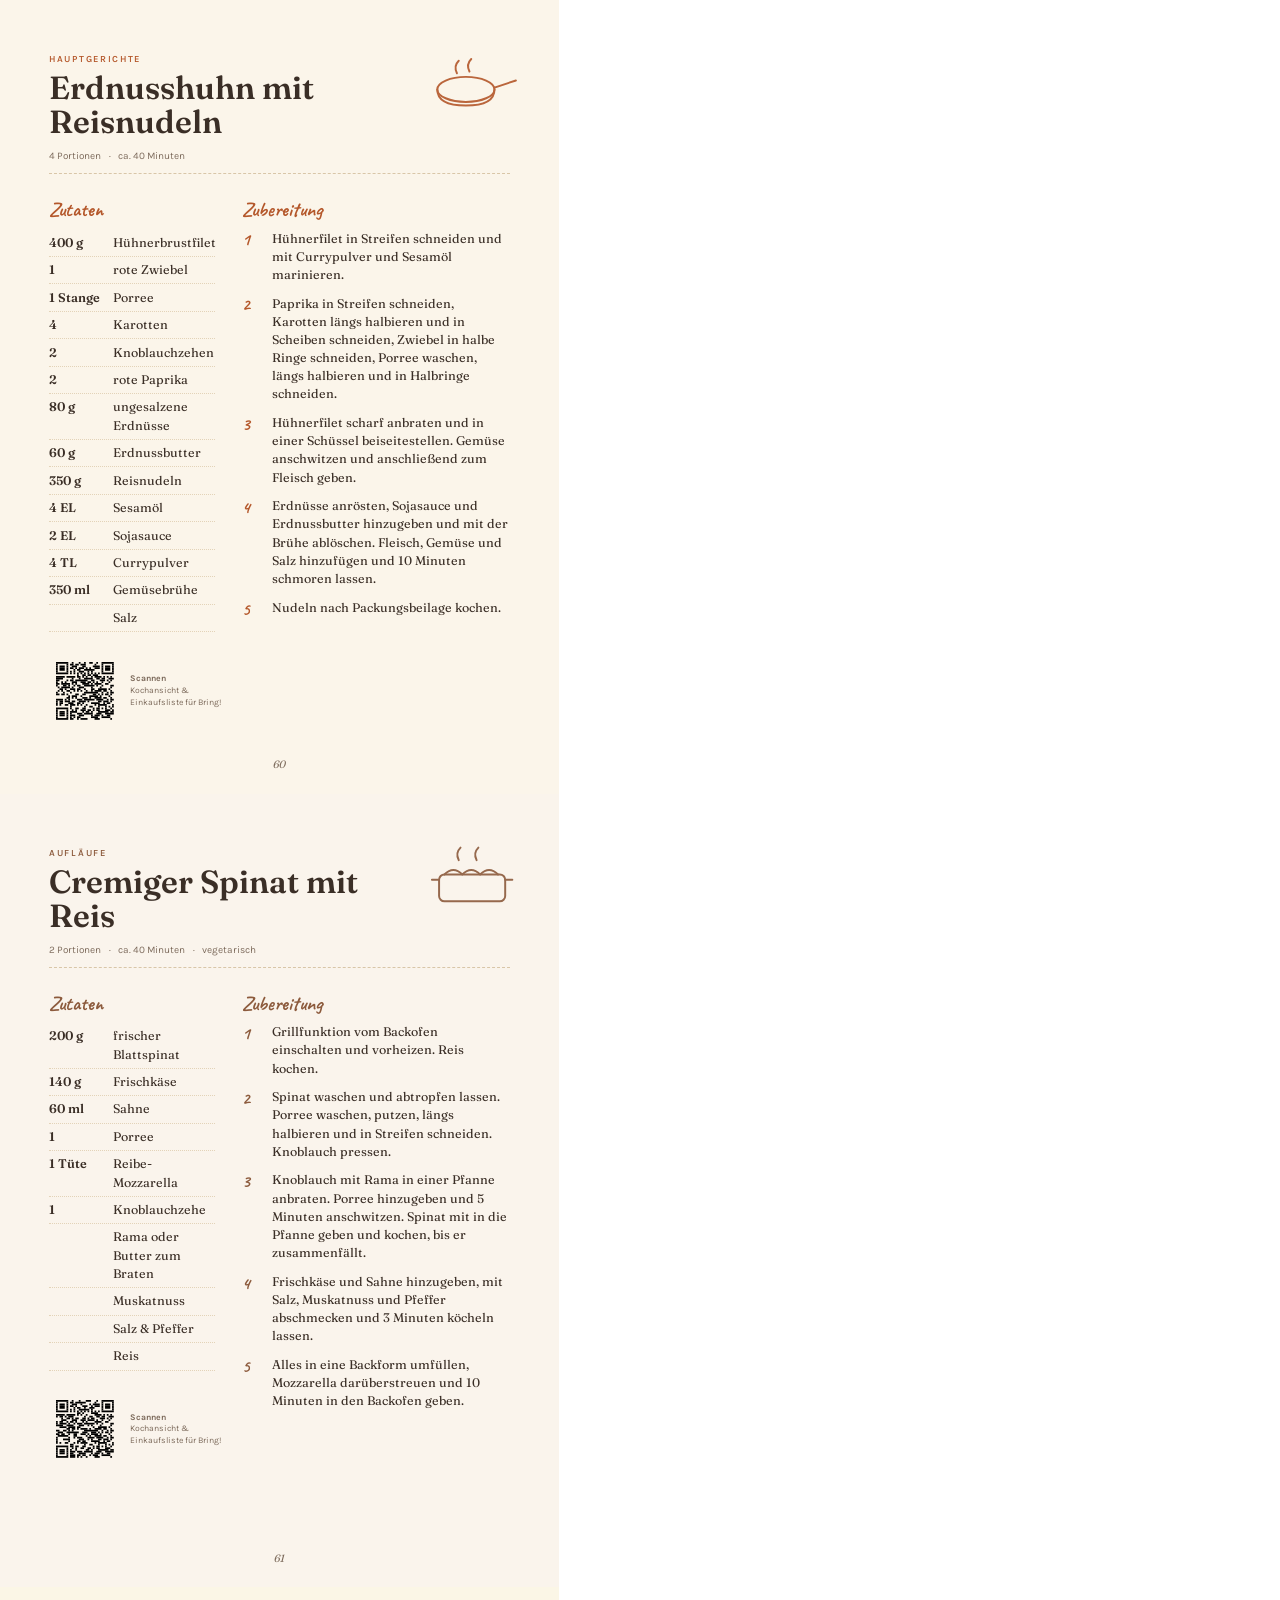
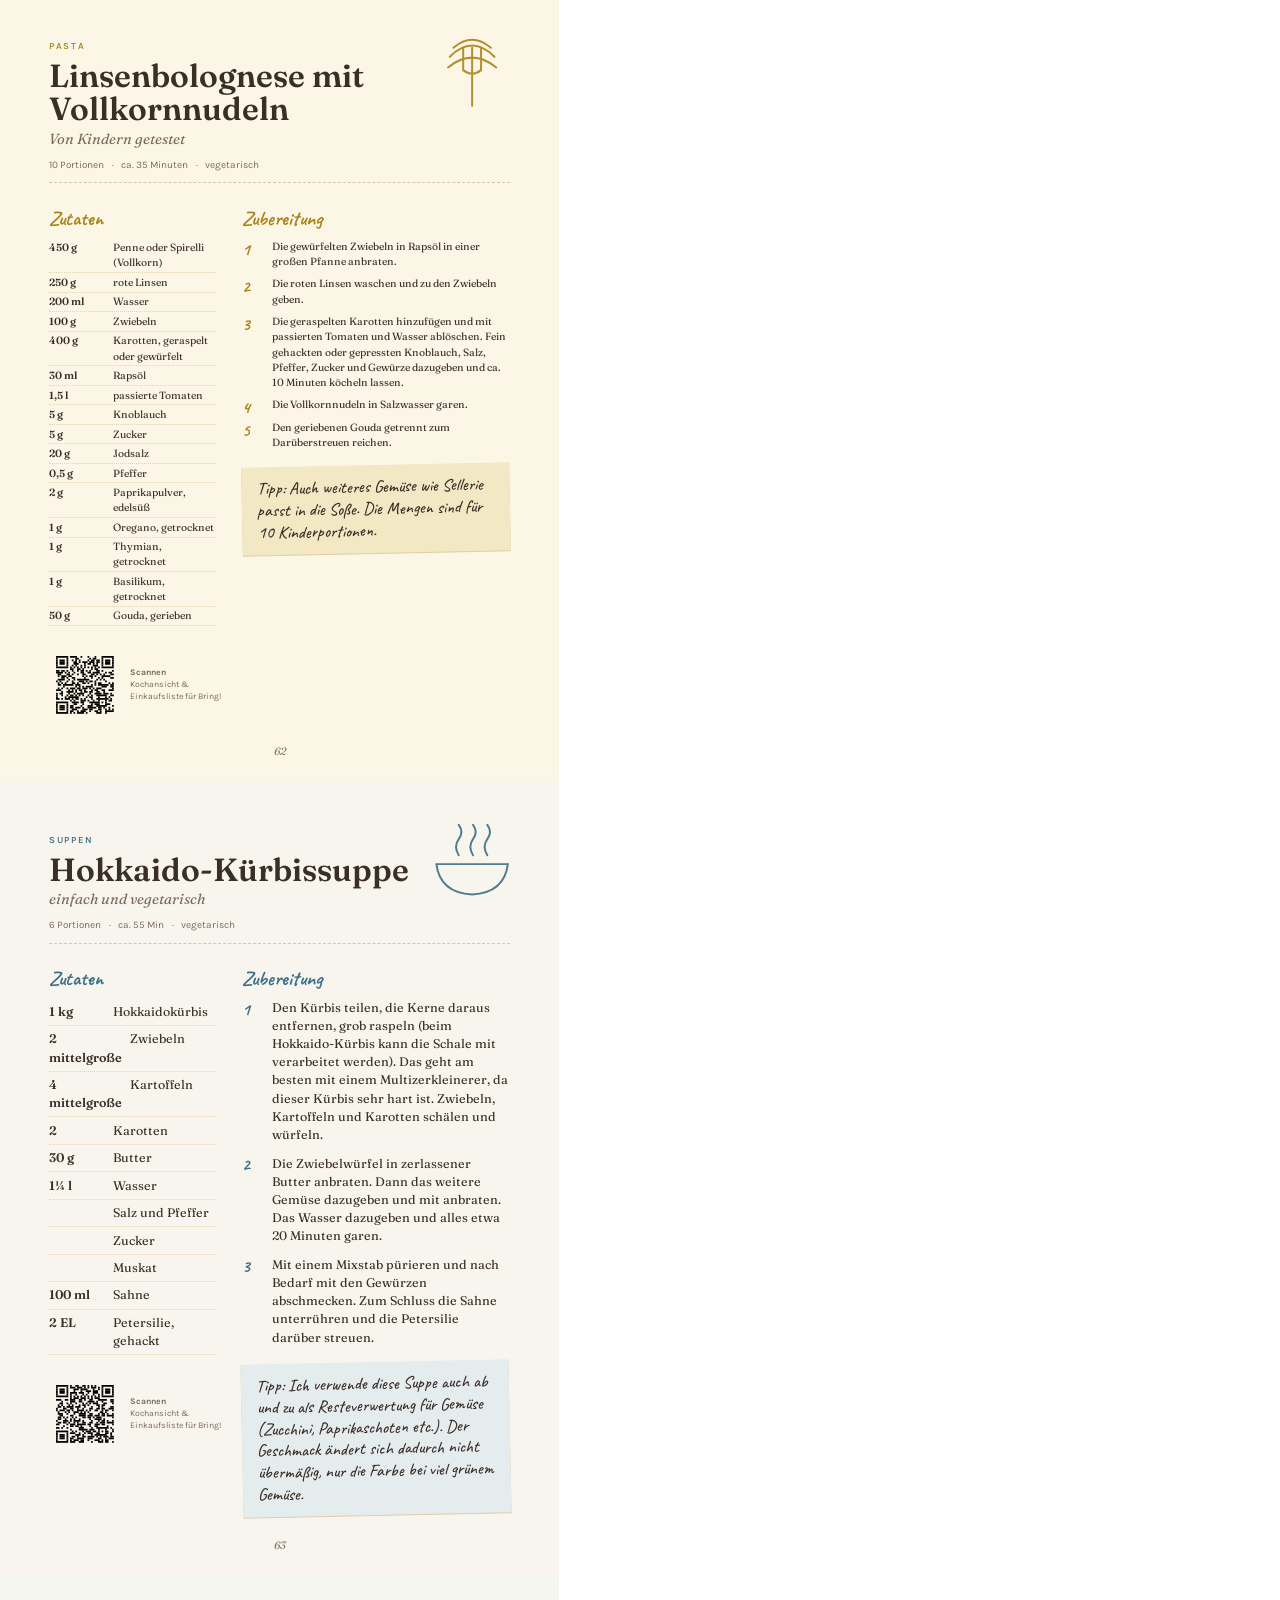
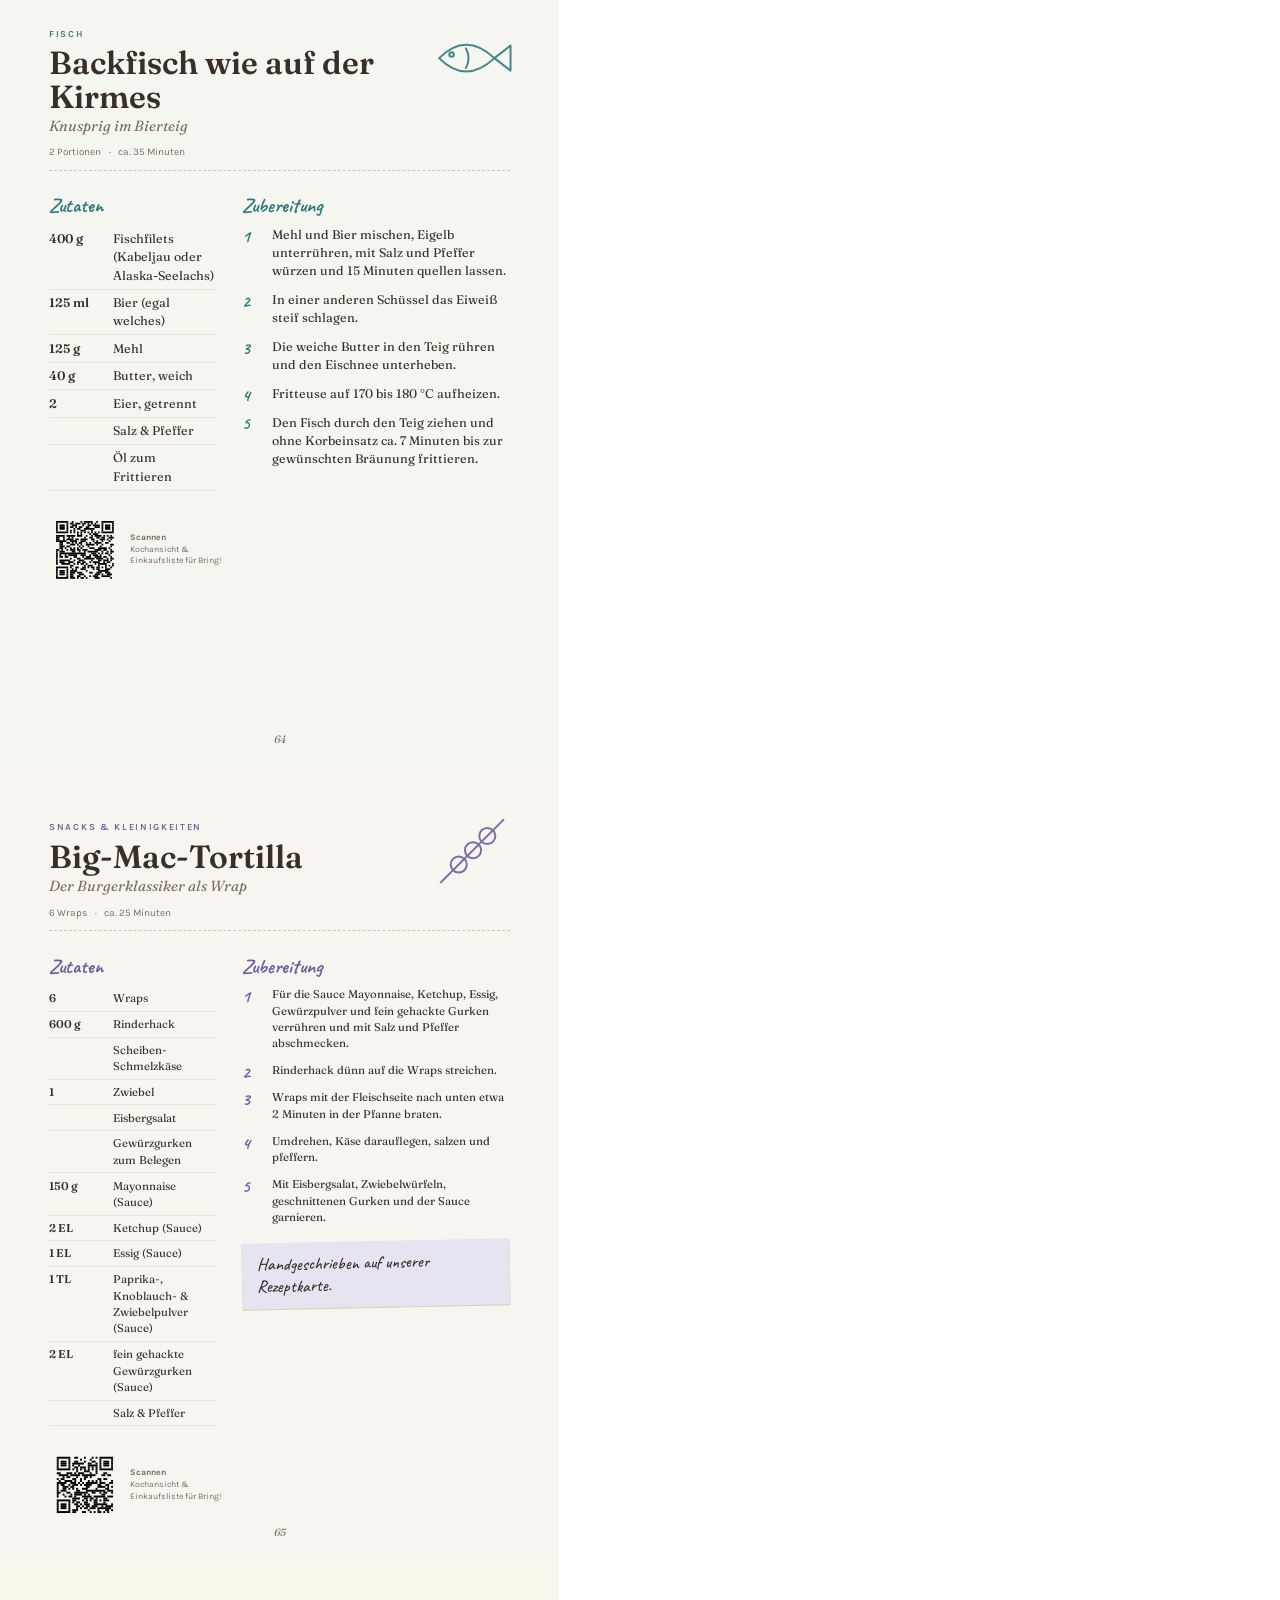
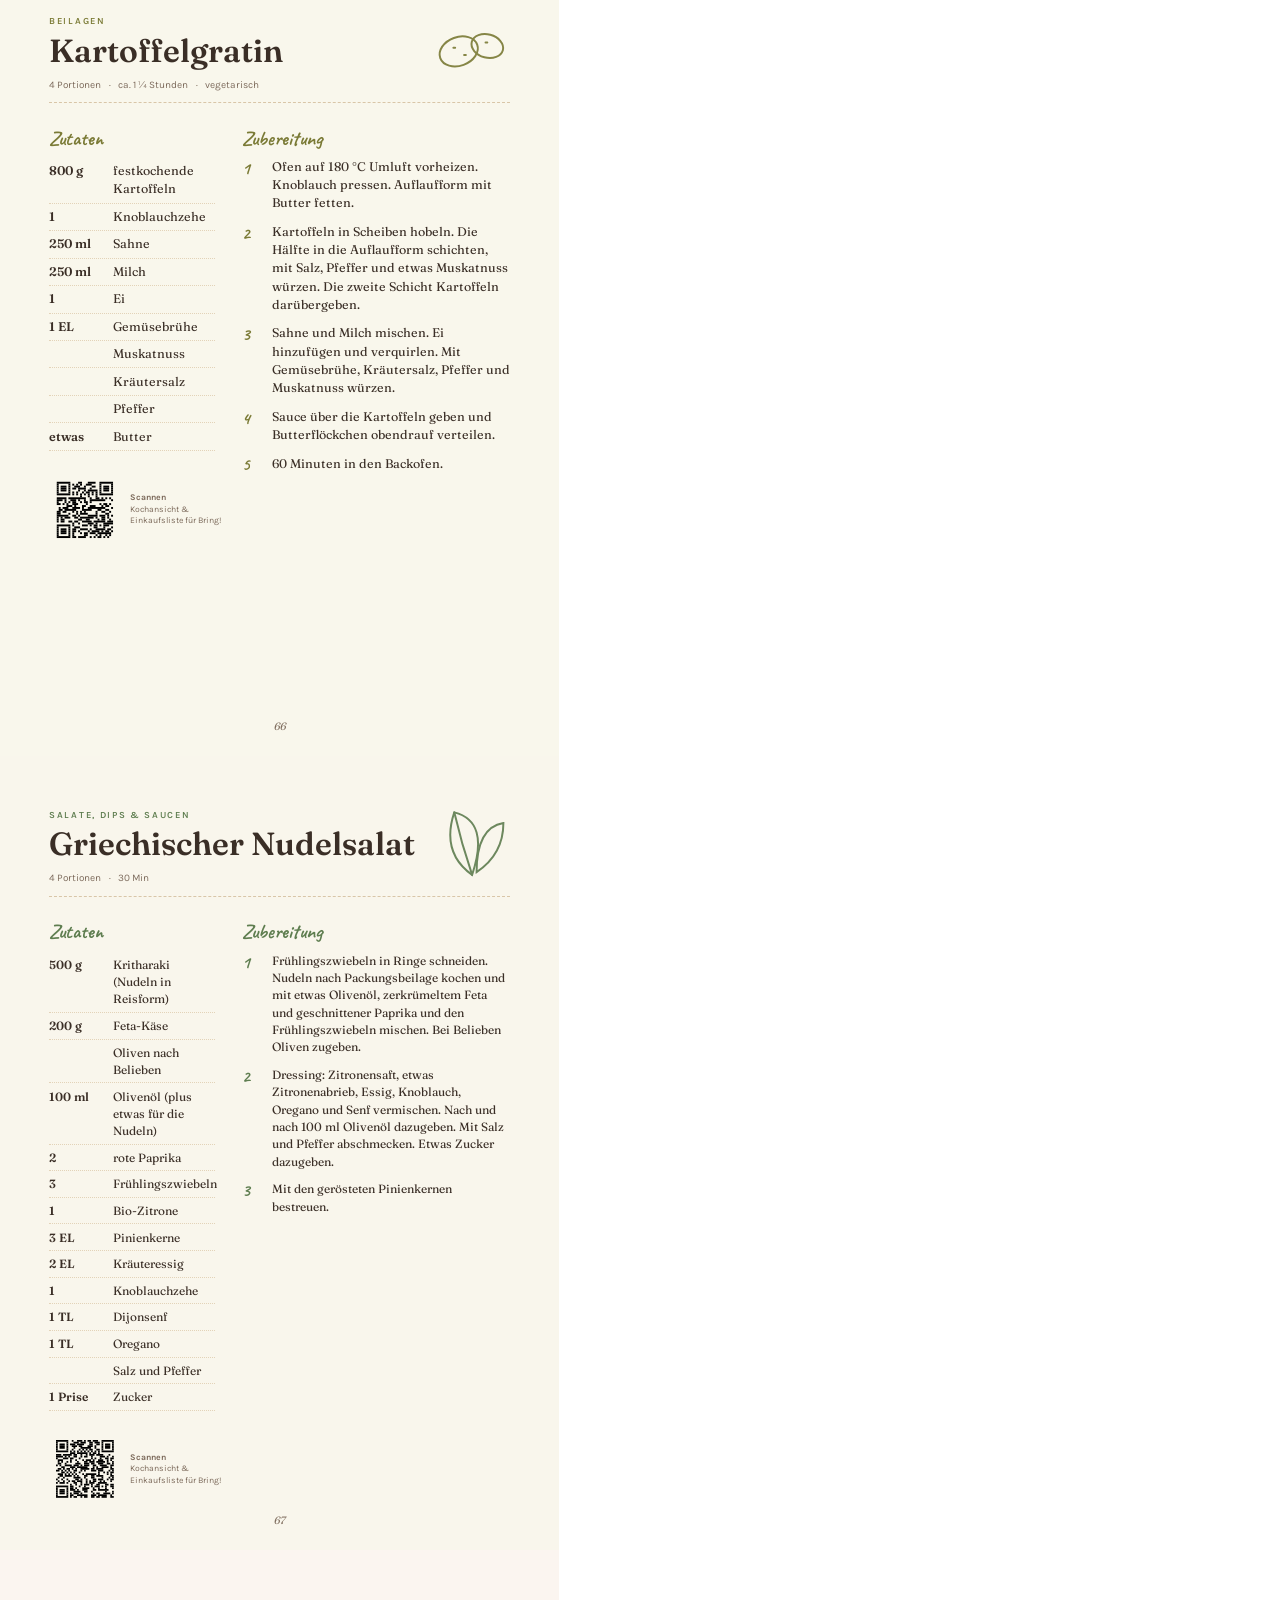
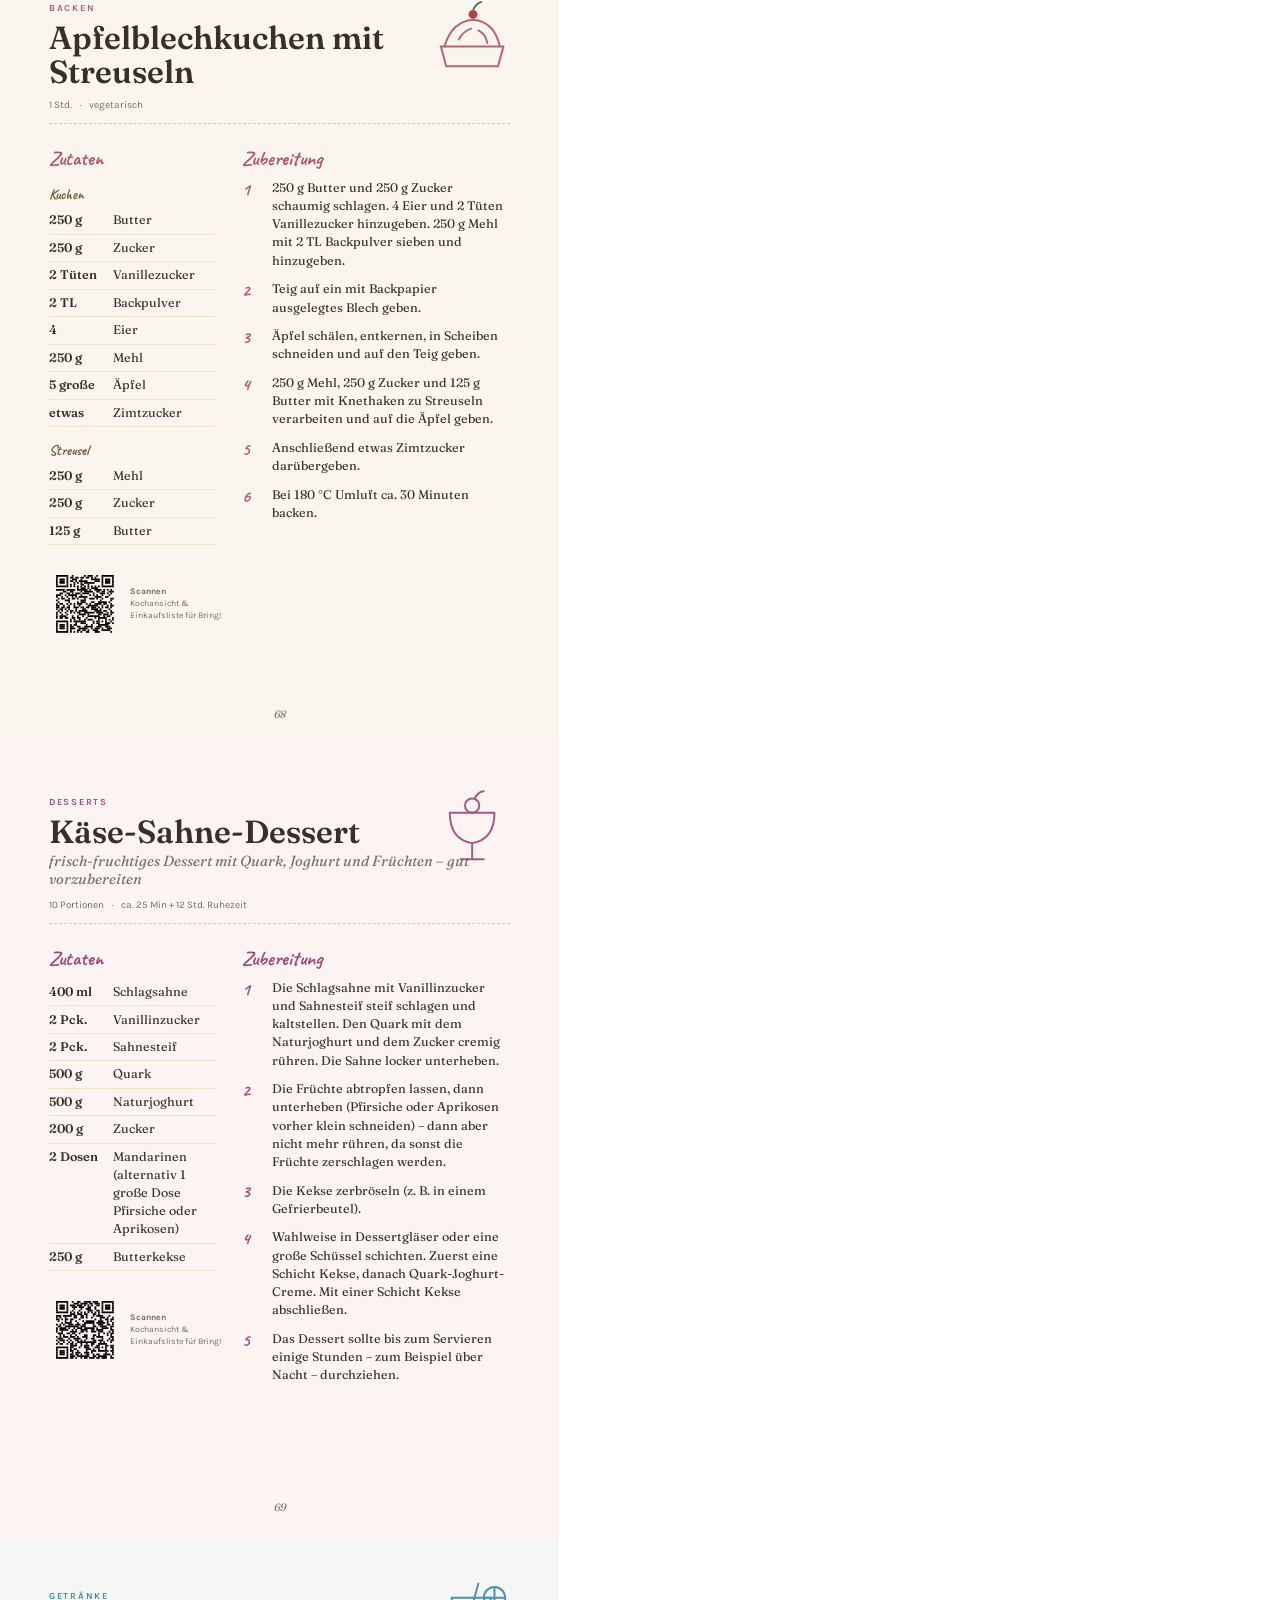
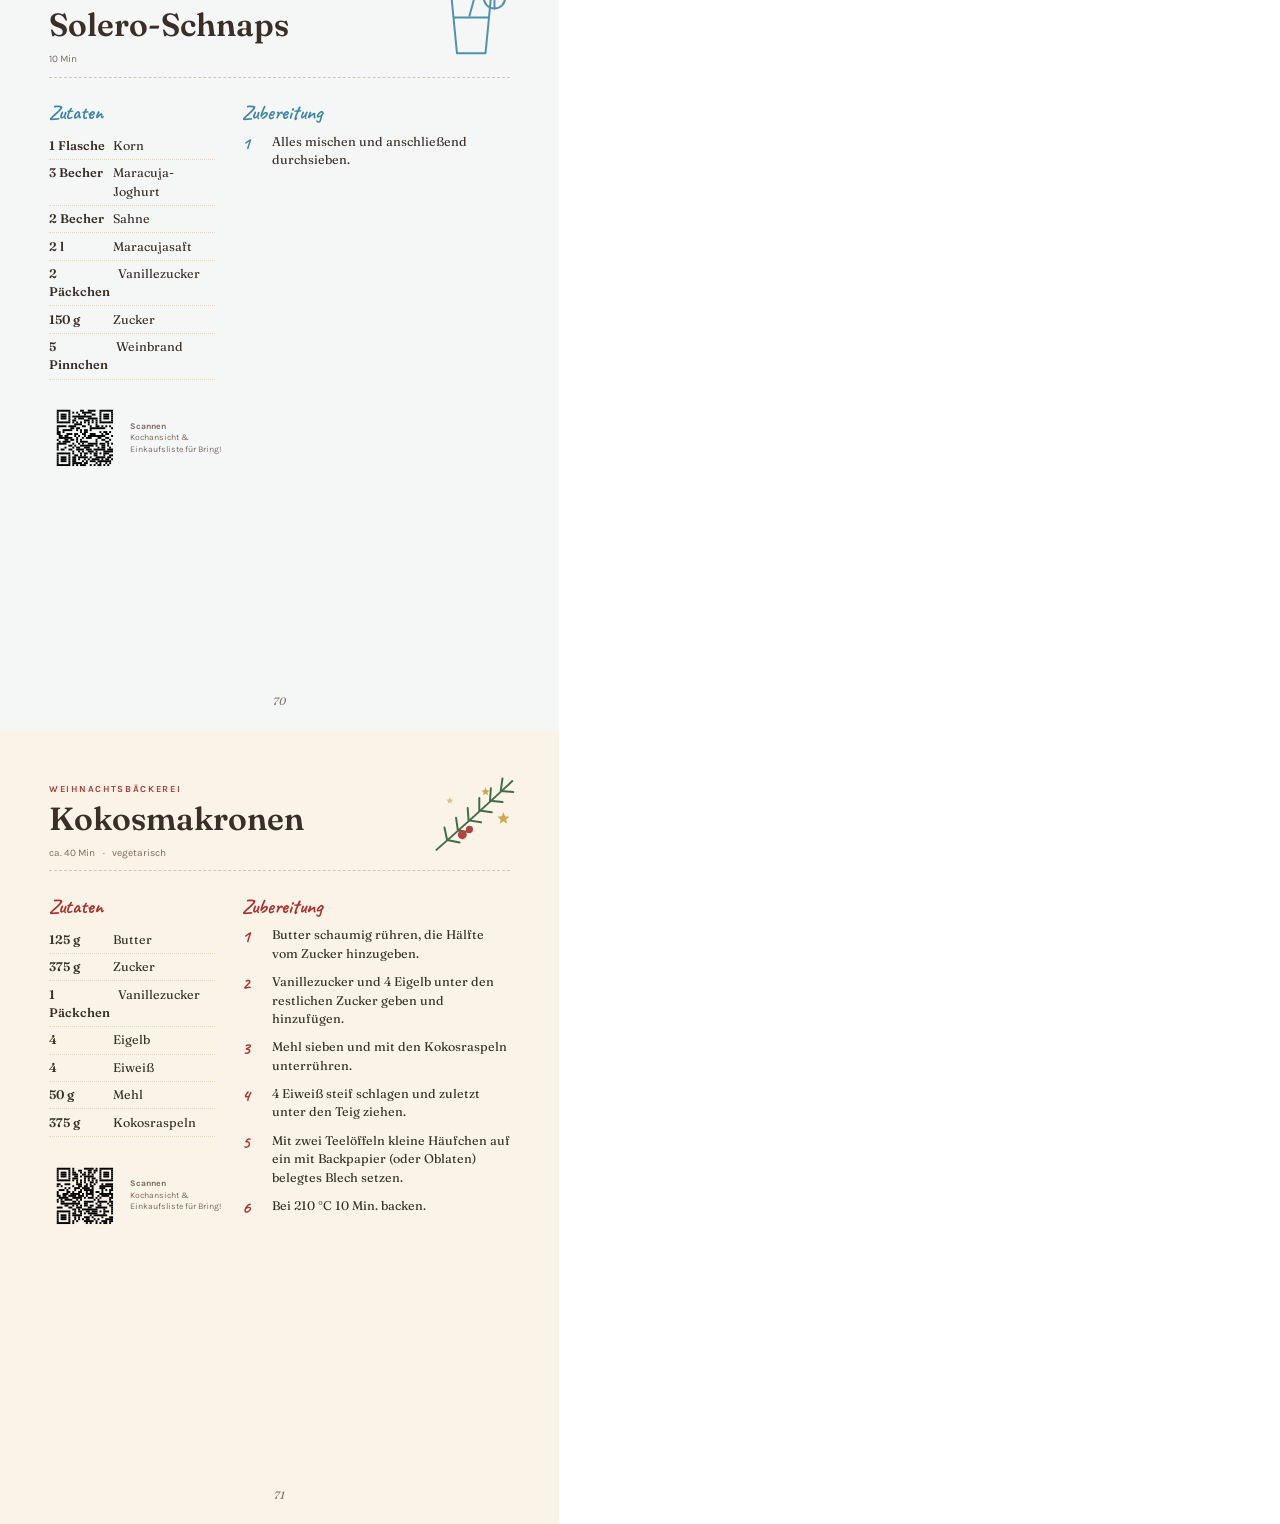
==== commit 4a45aad6: "Landhaus: Rahmen bei Weihnachtsbäckerei entfernt Co-Authored-By: Claude Opus 5.5 <noreply@anthropic." ====
--- a/design/themen.html
+++ b/design/themen.html
@@ -3327,8 +3327,8 @@
     <div class="right"><h2>Zubereitung</h2><ol class="steps"><li>Alles mischen und anschließend durchsieben.</li></ol></div>
   </div>
   <div class="nr">70</div>
-</section><style>.t11{background:#fbf3e8}.t11 .kap,.t11 h2,.t11 .steps li:before{color:#a8322d}.t11 .zut .grp{color:#2f5d3a}.t11 .note{background:#f6e2d6}.t11 .motiv{position:absolute;top:9mm;right:10mm;width:26mm;height:26mm;opacity:.9}.t11 h1{padding-right:24mm}.rahmen{position:absolute;inset:5mm;border:1.2px dashed #a8322d55;border-radius:3mm;pointer-events:none}.stern{position:absolute;color:#c9a23a}</style><section class="page landhaus t11">
-  <svg class="motiv" viewBox="0 0 110 110" xmlns="http://www.w3.org/2000/svg"><g stroke="#2f5d3a" stroke-width="2.2" fill="none" stroke-linecap="round"><path d="M15 95 Q55 60 100 18"/><path d="M27 84 l-3 -14 M27 84 l14 2.7"/><path d="M39 73 l-2 -14 M39 73 l14 2.4"/><path d="M51 62 l-1 -14 M51 62 l14 2.1"/><path d="M63 51 l0 -14 M63 51 l14 1.8"/><path d="M75 40 l1 -14 M75 40 l14 1.5"/><path d="M87 29 l2 -14 M87 29 l14 1.2000000000000002"/></g><circle cx="44" cy="78" r="5" fill="#a8322d"/><circle cx="52" cy="72" r="4" fill="#a8322d"/><polygon points="90.0,53.0 91.9,57.5 96.7,57.8 93.0,61.0 94.1,65.7 90.0,63.1 85.9,65.7 87.0,61.0 83.3,57.8 88.1,57.5" fill="#c9a23a" opacity="1"/><polygon points="70.0,25.0 71.3,28.2 74.8,28.5 72.1,30.7 72.9,34.0 70.0,32.2 67.1,34.0 67.9,30.7 65.2,28.5 68.7,28.2" fill="#c9a23a" opacity="1"/><polygon points="30.0,36.0 31.1,38.5 33.8,38.8 31.7,40.6 32.4,43.2 30.0,41.8 27.6,43.2 28.3,40.6 26.2,38.8 28.9,38.5" fill="#c9a23a" opacity="0.7"/></svg><div class="rahmen"></div><div class="kap">Weihnachtsbäckerei</div>
+</section><style>.t11{background:#fbf3e8}.t11 .kap,.t11 h2,.t11 .steps li:before{color:#a8322d}.t11 .zut .grp{color:#2f5d3a}.t11 .note{background:#f6e2d6}.t11 .motiv{position:absolute;top:9mm;right:10mm;width:26mm;height:26mm;opacity:.9}.t11 h1{padding-right:24mm}</style><section class="page landhaus t11">
+  <svg class="motiv" viewBox="0 0 110 110" xmlns="http://www.w3.org/2000/svg"><g stroke="#2f5d3a" stroke-width="2.2" fill="none" stroke-linecap="round"><path d="M15 95 Q55 60 100 18"/><path d="M27 84 l-3 -14 M27 84 l14 2.7"/><path d="M39 73 l-2 -14 M39 73 l14 2.4"/><path d="M51 62 l-1 -14 M51 62 l14 2.1"/><path d="M63 51 l0 -14 M63 51 l14 1.8"/><path d="M75 40 l1 -14 M75 40 l14 1.5"/><path d="M87 29 l2 -14 M87 29 l14 1.2000000000000002"/></g><circle cx="44" cy="78" r="5" fill="#a8322d"/><circle cx="52" cy="72" r="4" fill="#a8322d"/><polygon points="90.0,53.0 91.9,57.5 96.7,57.8 93.0,61.0 94.1,65.7 90.0,63.1 85.9,65.7 87.0,61.0 83.3,57.8 88.1,57.5" fill="#c9a23a" opacity="1"/><polygon points="70.0,25.0 71.3,28.2 74.8,28.5 72.1,30.7 72.9,34.0 70.0,32.2 67.1,34.0 67.9,30.7 65.2,28.5 68.7,28.2" fill="#c9a23a" opacity="1"/><polygon points="30.0,36.0 31.1,38.5 33.8,38.8 31.7,40.6 32.4,43.2 30.0,41.8 27.6,43.2 28.3,40.6 26.2,38.8 28.9,38.5" fill="#c9a23a" opacity="0.7"/></svg><div class="kap">Weihnachtsbäckerei</div>
   <h1>Kokosmakronen</h1>
   <div class="meta"><span>ca. 40 Min</span><span>vegetarisch</span></div>
   <div class="cols">
